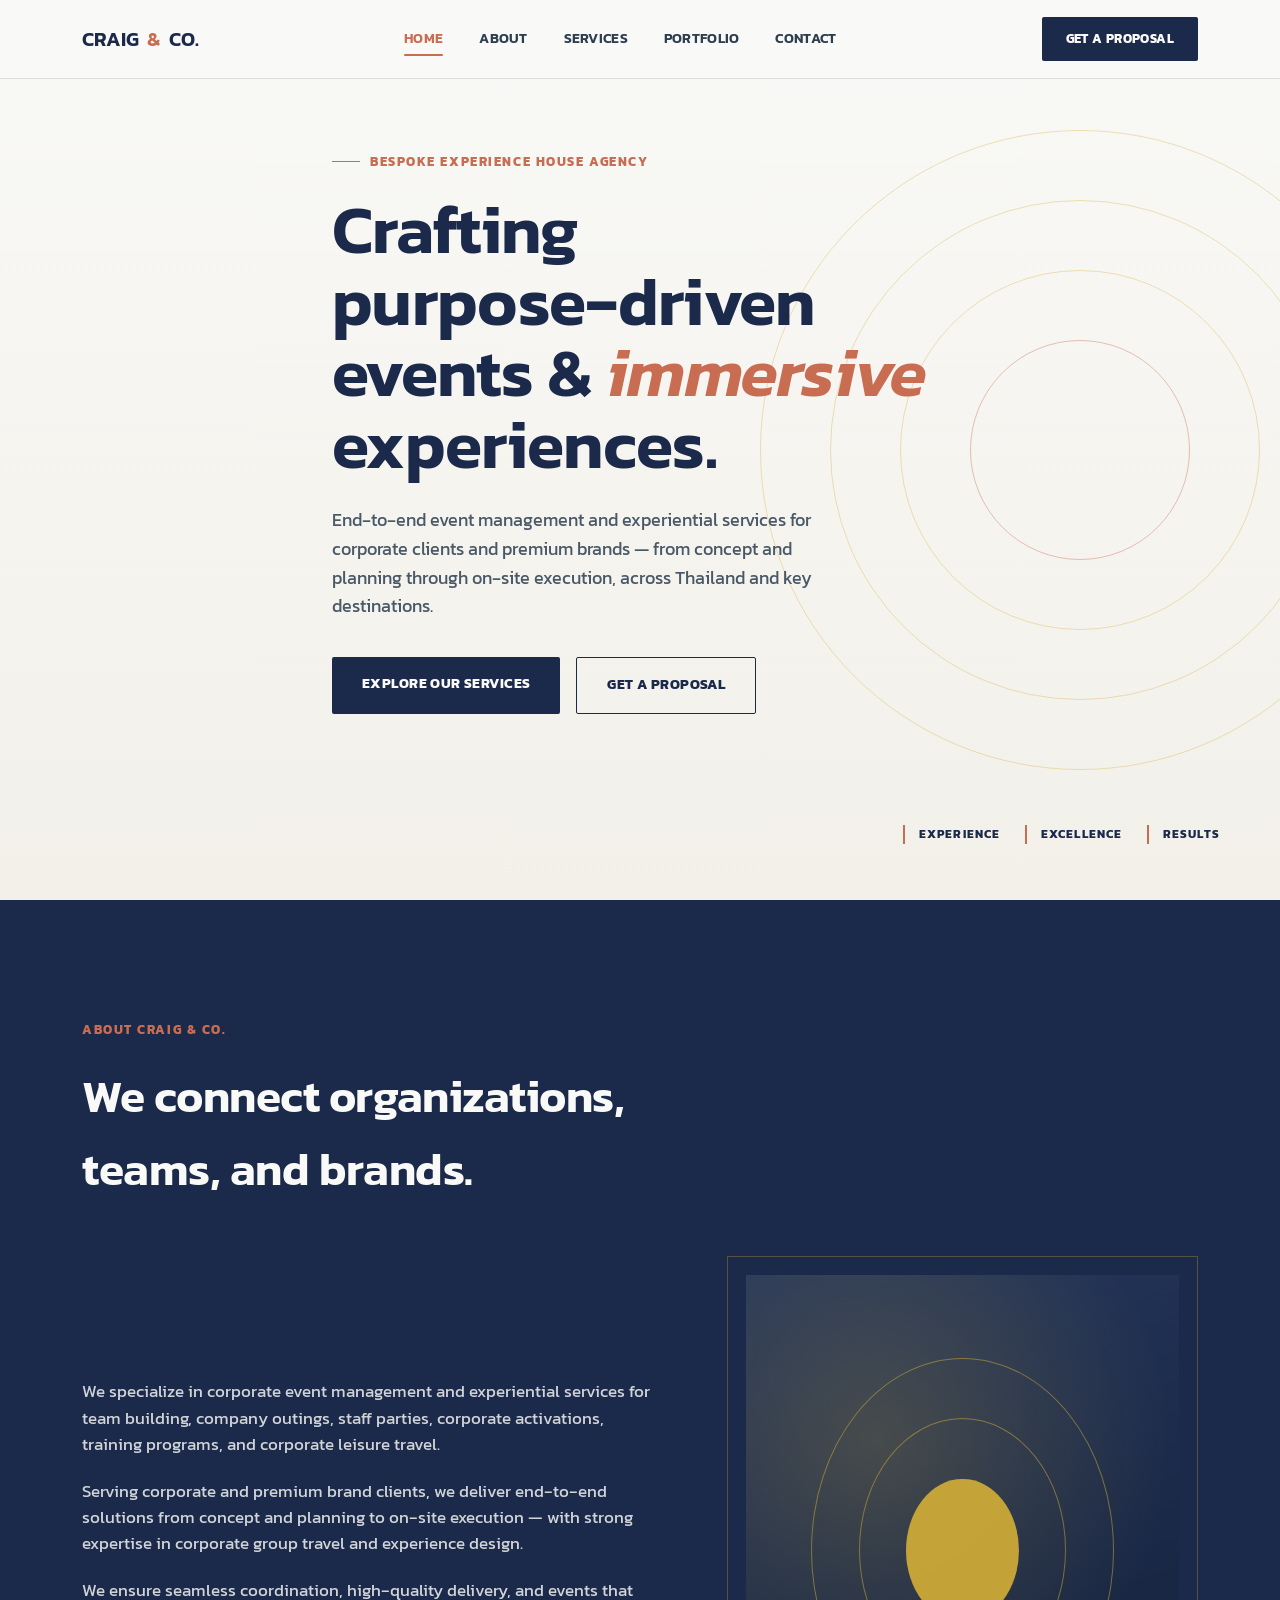
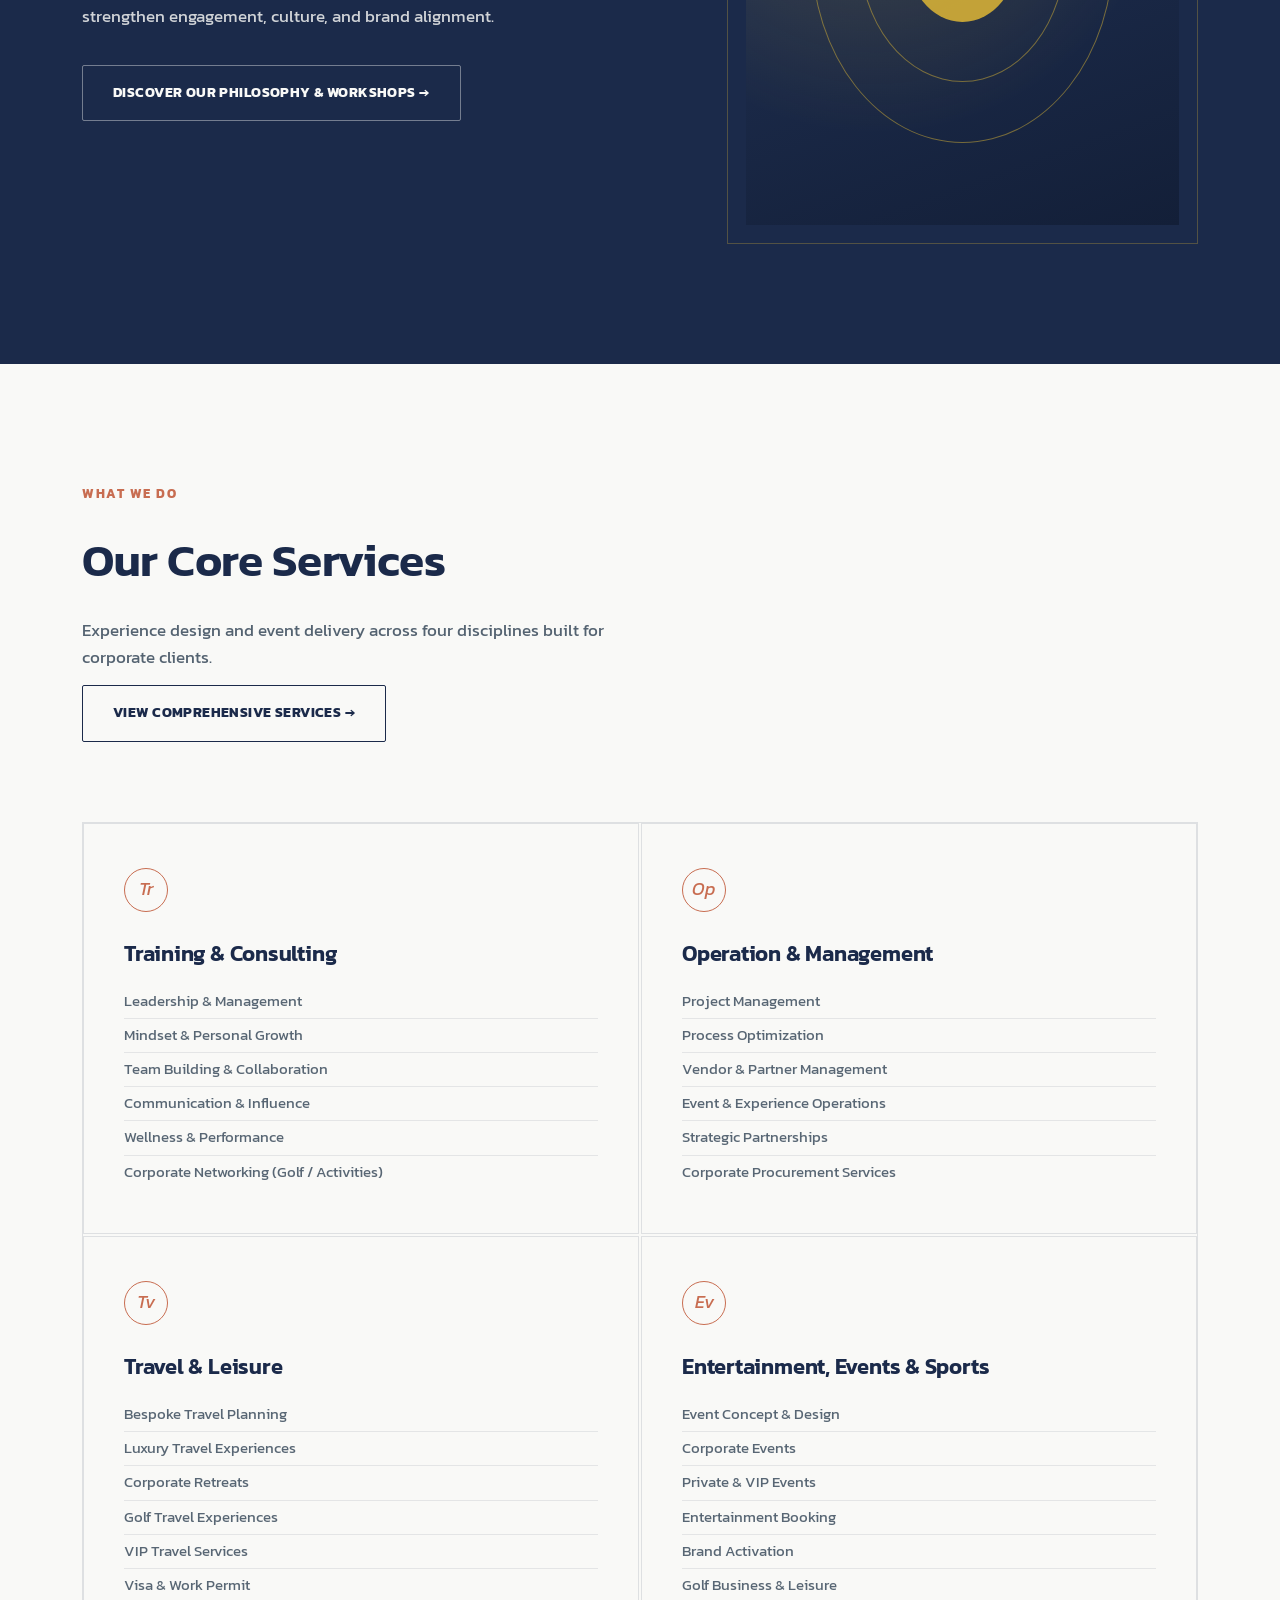
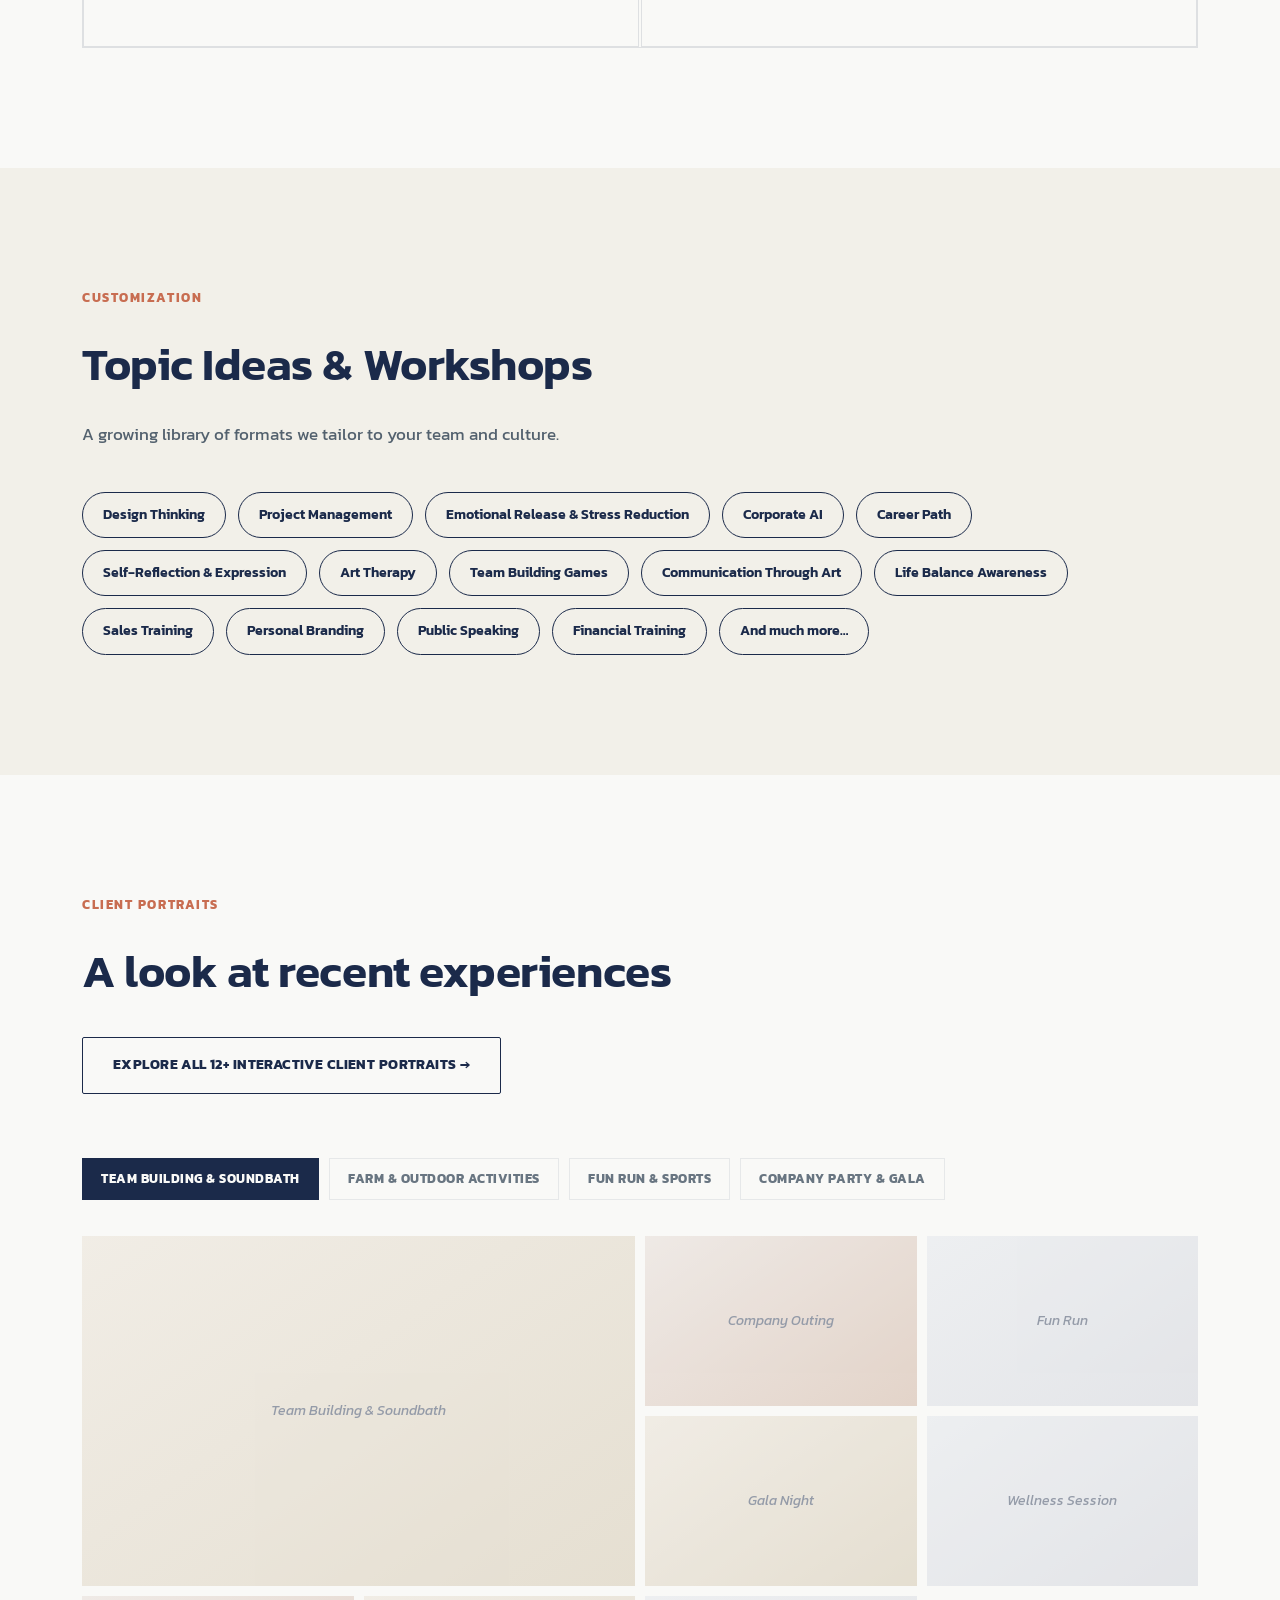
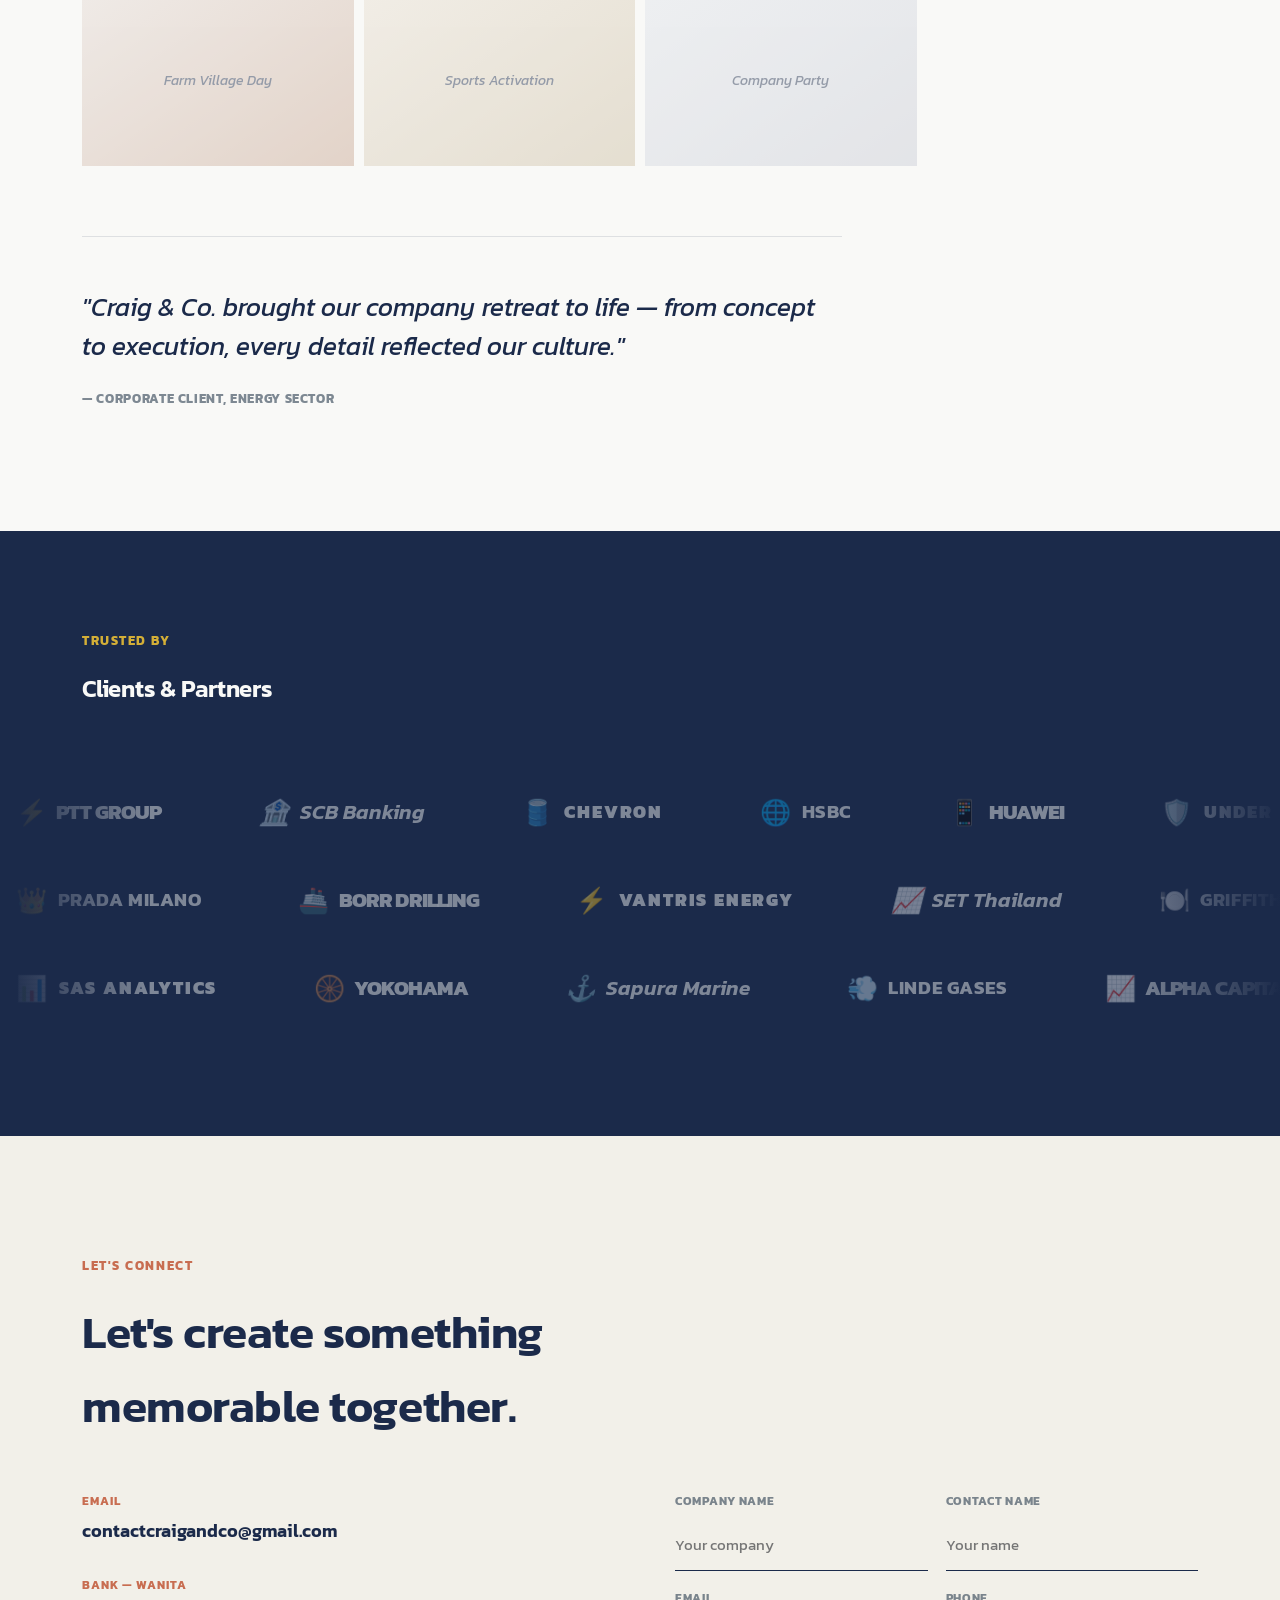
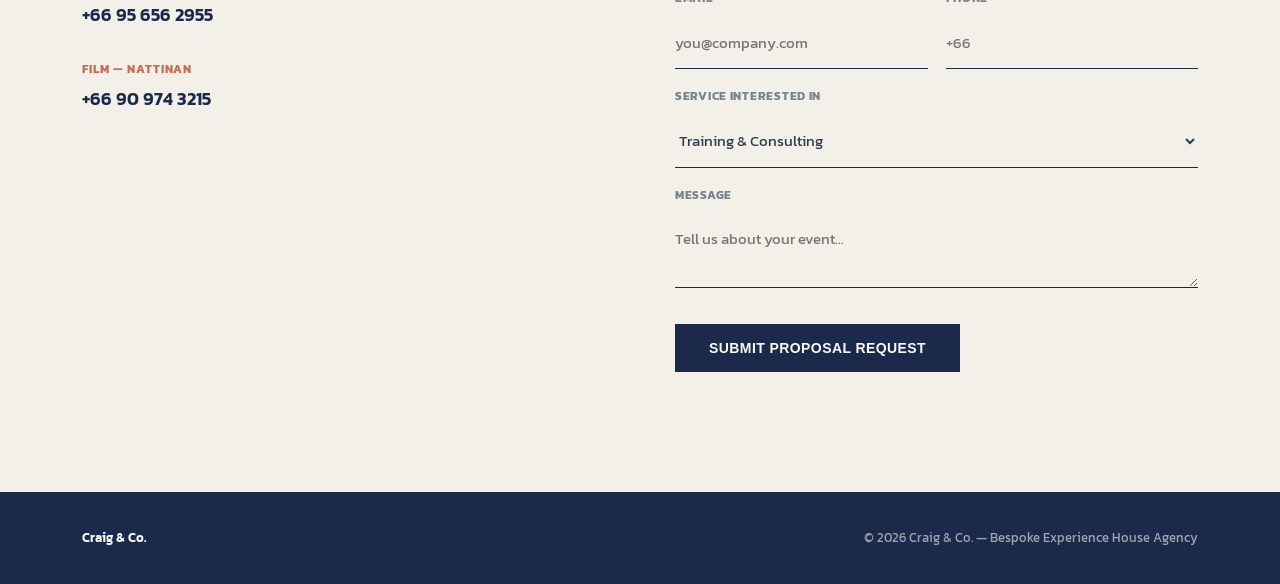
==== index.html @ c47ecbab "first commit" ====
<!DOCTYPE html>
<html lang="en">
<head>
<meta charset="UTF-8">
<meta name="viewport" content="width=device-width, initial-scale=1.0">
<title>Craig & Co. — Bespoke Experience House Agency</title>
<link rel="preconnect" href="https://fonts.googleapis.com">
<link href="https://fonts.googleapis.com/css2?family=Kanit:ital,wght@0,300;0,400;0,500;0,600;0,700;0,800;1,400;1,600&display=swap" rel="stylesheet">
<style>
  :root{
    --navy:#1B2A4A;
    --gold:#D4AF37;
    --charcoal:#2C3E50;
    --cream:#F9F9F7;
    --terracotta:#C86D51;
    --cream-2:#f2f0e9;
    --line: rgba(27,42,74,0.12);
  }
  *{margin:0;padding:0;box-sizing:border-box;}
  html{scroll-behavior:smooth;}
  body{
    font-family:'Kanit', sans-serif;
    background:var(--cream);
    color:var(--charcoal);
    line-height:1.6;
    overflow-x:hidden;
  }
  h1,h2,h3,.display{
    font-family:'Kanit', sans-serif;
    font-weight:600;
    color:var(--navy);
    letter-spacing:-0.01em;
  }
  a{color:inherit; text-decoration:none;}
  .wrap{max-width:1180px; margin:0 auto; padding:0 32px;}
  img{display:block; width:100%; height:100%; object-fit:cover;}

  /* Ripple motif - signature element */
  .ripple{
    position:absolute;
    border-radius:50%;
    border:1px solid rgba(212,175,55,0.35);
    pointer-events:none;
  }

  /* NAV */
  header {
    position: fixed; top:0; left:0; right:0; z-index:100;
    background: rgba(249,249,247,0.92);
    backdrop-filter: blur(12px);
    border-bottom: 1px solid var(--line);
    transition: all 0.3s ease;
  }
  nav.wrap {
    display: flex; align-items: center; justify-content: space-between;
    height: 78px;
  }
  .logo {
    font-family: 'Kanit', sans-serif;
    font-weight: 600; font-size: 20px; color: var(--navy);
    display: flex; align-items: center; gap: 8px;
    transition: transform 0.2s ease;
  }
  .logo:hover { transform: scale(1.02); }
  .logo span { color: var(--terracotta); }
  .navlinks { display:flex; gap:36px; font-size:14px; font-weight:600; letter-spacing:0.02em; text-transform:uppercase; }
  .navlinks a { position:relative; padding:4px 0; color:var(--charcoal); transition:color .25s; }
  .navlinks a:hover { color:var(--terracotta); }
  .navlinks a.active { color:var(--terracotta); }
  .navlinks a.active::after {
    content:''; position:absolute; bottom:-2px; left:0; right:0; height:2px;
    background:var(--terracotta); border-radius:2px;
  }
  .navcta {
    background: var(--navy); color: var(--cream);
    padding: 12px 24px; border-radius: 2px; font-size: 13px; font-weight: 700;
    letter-spacing: 0.03em; text-transform: uppercase;
    transition: all .25s;
    box-shadow: var(--shadow-sm);
  }
  .navcta:hover { background: var(--terracotta); color: var(--cream); transform: translateY(-1px); box-shadow: var(--shadow-md); }
  @media(max-width:860px){ .navlinks{display:none;} }

  /* HERO */
  .hero{
    position:relative;
    min-height:100vh;
    display:flex; align-items:center;
    background: linear-gradient(180deg, var(--cream) 0%, var(--cream-2) 100%);
    overflow:hidden;
    padding-top:78px;
  }
  .hero-rings{
    position:absolute; right:-120px; top:50%; transform:translateY(-50%);
    width:640px; height:640px;
  }
  .hero-rings .ripple:nth-child(1){width:640px;height:640px;top:0;left:0;}
  .hero-rings .ripple:nth-child(2){width:500px;height:500px;top:70px;left:70px;}
  .hero-rings .ripple:nth-child(3){width:360px;height:360px;top:140px;left:140px;}
  .hero-rings .ripple:nth-child(4){width:220px;height:220px;top:210px;left:210px; border-color:rgba(200,109,81,0.4);}
  .hero-content{position:relative; z-index:2; max-width:680px;}
  .eyebrow{
    display:inline-flex; align-items:center; gap:10px;
    font-size:13px; font-weight:700; letter-spacing:0.12em; text-transform:uppercase;
    color:var(--terracotta); margin-bottom:22px;
  }
  .eyebrow::before{content:''; width:28px; height:1px; background:var(--terracotta);}
  .hero h1{
    font-size:clamp(42px, 6vw, 68px);
    line-height:1.05;
    margin-bottom:26px;
  }
  .hero h1 em{font-style:italic; color:var(--terracotta);}
  .hero p.sub{
    font-size:18px; color:var(--charcoal); opacity:0.85; max-width:520px; margin-bottom:36px;
  }
  .btn-row{display:flex; gap:16px; flex-wrap:wrap;}
  .btn{
    padding:16px 30px; font-size:14px; font-weight:700; letter-spacing:0.03em; text-transform:uppercase;
    border-radius:2px; transition:all .25s; display:inline-block;
  }
  .btn-primary{background:var(--navy); color:var(--cream);}
  .btn-primary:hover{background:var(--terracotta);}
  .btn-outline{border:1px solid var(--navy); color:var(--navy);}
  .btn-outline:hover{background:var(--navy); color:var(--cream);}
  .hero-pillars{
    position:absolute; right:60px; bottom:56px; z-index:2;
    display:flex; gap:24px; font-size:12px; font-weight:700; letter-spacing:0.1em; text-transform:uppercase; color:var(--navy);
  }
  .hero-pillars span{padding-left:14px; border-left:2px solid var(--terracotta);}
  @media(max-width:860px){ .hero-rings{display:none;} .hero-pillars{position:static; margin-top:60px; flex-wrap:wrap;} }

  section{padding:120px 0; position:relative;}
  .section-label{
    font-size:13px; font-weight:700; letter-spacing:0.12em; text-transform:uppercase; color:var(--terracotta);
    margin-bottom:18px; display:block;
  }
  .section-title{font-size:clamp(32px,4vw,46px); margin-bottom:20px; max-width:640px;}
  .section-desc{font-size:17px; opacity:0.8; max-width:560px;}

  /* ABOUT */
  .about{background:var(--navy); color:var(--cream);}
  .about .section-title{color:var(--cream);}
  .about-grid{display:grid; grid-template-columns:1.1fr 0.9fr; gap:70px; align-items:center; margin-top:50px;}
  .about p{color:rgba(249,249,247,0.82); font-size:16.5px; margin-bottom:20px;}
  .about-visual{
    aspect-ratio:4/5; position:relative; border:1px solid rgba(212,175,55,0.3);
  }
  .about-visual-inner{
    position:absolute; inset:18px;
    background: radial-gradient(circle at 30% 30%, rgba(212,175,55,0.22), transparent 60%),
                linear-gradient(160deg, #24365c, #131f38);
    display:flex; align-items:center; justify-content:center;
  }
  .about-visual-inner .ripple{border-color:rgba(212,175,55,0.5);}
  .about-visual-inner .ripple:nth-child(1){width:70%;height:70%;}
  .about-visual-inner .ripple:nth-child(2){width:48%;height:48%;}
  .about-visual-inner .ripple:nth-child(3){width:26%;height:26%; background:var(--gold); opacity:0.9;}
  @media(max-width:860px){ .about-grid{grid-template-columns:1fr;} }

  /* SERVICES */
  .services{background:var(--cream);}
  .service-grid{display:grid; grid-template-columns:repeat(2,1fr); gap:2px; margin-top:56px; border:1px solid var(--line);}
  .service-card{
    background:var(--cream); padding:44px 40px; border:1px solid var(--line);
    transition: background .3s;
  }
  .service-card:hover{background:var(--cream-2);}
  .service-icon{
    width:44px;height:44px; border-radius:50%; border:1px solid var(--terracotta);
    display:flex; align-items:center; justify-content:center; margin-bottom:24px;
    color:var(--terracotta); font-family:'Kanit', sans-serif; font-style:italic; font-size:18px;
  }
  .service-card h3{font-size:22px; margin-bottom:14px;}
  .service-card ul{list-style:none; font-size:14.5px; opacity:0.78; column-count:1;}
  .service-card li{padding:5px 0; border-top:1px solid var(--line);}
  .service-card li:first-child{border-top:none;}
  @media(max-width:860px){ .service-grid{grid-template-columns:1fr;} }

  /* TOPIC IDEAS */
  .topics{background:var(--cream-2);}
  .topic-cloud{display:flex; flex-wrap:wrap; gap:12px; margin-top:44px;}
  .topic-pill{
    padding:11px 20px; border:1px solid var(--navy); border-radius:30px;
    font-size:14px; font-weight:600; color:var(--navy); background:transparent;
    transition:all .25s;
  }
  .topic-pill:hover{background:var(--navy); color:var(--cream);}

  /* PORTFOLIO */
  .portfolio{background:var(--cream);}
  .gallery-tabs{display:flex; gap:10px; flex-wrap:wrap; margin:40px 0 36px;}
  .tab{
    font-size:13px; font-weight:700; letter-spacing:0.04em; text-transform:uppercase;
    padding:10px 18px; border:1px solid var(--line); cursor:default; color:var(--charcoal); opacity:0.7;
  }
  .tab.active{background:var(--navy); color:var(--cream); border-color:var(--navy); opacity:1;}
  .gallery-grid{
    display:grid; grid-template-columns:repeat(4,1fr); grid-auto-rows:170px; gap:10px;
  }
  .gallery-grid div{
    background:linear-gradient(145deg,#dfe3ea,#c9ccd6);
    display:flex; align-items:center; justify-content:center;
    font-family:'Kanit', sans-serif; font-style:italic; color:var(--navy); opacity:0.45; font-size:14px;
    text-align:center; padding:10px;
  }
  .gallery-grid div:nth-child(3n+1){background:linear-gradient(145deg,#e7ded0,#cdbfa3);}
  .gallery-grid div:nth-child(4n+2){background:linear-gradient(145deg,#e3d8d2,#c8a691);}
  .gallery-grid div.big{grid-column:span 2; grid-row:span 2;}
  @media(max-width:860px){ .gallery-grid{grid-template-columns:repeat(2,1fr);} .gallery-grid div.big{grid-column:span 2; grid-row:span 1;} }

  .testimonial{margin-top:70px; border-top:1px solid var(--line); padding-top:50px; max-width:760px;}
  .testimonial p{font-family:'Kanit', sans-serif; font-size:26px; font-style:italic; color:var(--navy); line-height:1.5; margin-bottom:20px;}
  .testimonial cite{font-style:normal; font-size:13px; font-weight:700; letter-spacing:0.05em; text-transform:uppercase; opacity:0.6;}

  /* CLIENTS */
  /* CLIENTS & PARTNERS INFINITE CIRCULAR MARQUEE */
  .clients{background:var(--navy); padding:100px 0; overflow:hidden; position:relative;}
  .clients .section-label{color:var(--gold);}
  .clients h2{color:var(--cream);}
  
  .marquee-wrapper {
    position: relative; width: 100%; overflow: hidden; margin-top: 56px;
    display: flex; flex-direction: column; gap: 32px; padding: 20px 0;
  }
  .marquee-wrapper::before, .marquee-wrapper::after {
    content: ''; position: absolute; top: 0; bottom: 0; width: 150px; z-index: 5; pointer-events: none;
  }
  .marquee-wrapper::before { left: 0; background: linear-gradient(90deg, var(--navy) 0%, rgba(27,42,74,0) 100%); }
  .marquee-wrapper::after { right: 0; background: linear-gradient(270deg, var(--navy) 0%, rgba(27,42,74,0) 100%); }
  
  .marquee-track { display: flex; align-items: center; gap: 65px; width: max-content; }
  .track-left { animation: scrollLeft 45s linear infinite; }
  .track-right { animation: scrollRight 40s linear infinite; }
  .track-left-2 { animation: scrollLeft 50s linear infinite; }
  .marquee-wrapper:hover .marquee-track { animation-play-state: paused; }
  
  @keyframes scrollLeft { 0% { transform: translateX(0); } 100% { transform: translateX(-50%); } }
  @keyframes scrollRight { 0% { transform: translateX(-50%); } 100% { transform: translateX(0); } }

  .brand-logo-item {
    display: flex; align-items: center; gap: 10px; padding: 8px 16px; font-size: 21px;
    color: rgba(249, 249, 247, 0.45); white-space: nowrap; transition: all 0.3s cubic-bezier(0.16, 1, 0.3, 1);
    cursor: default; flex-shrink: 0; user-select: none;
  }
  .brand-logo-item:hover { color: var(--gold); transform: scale(1.12); opacity: 1; z-index: 10; }
  .logo-style-sans { font-family: 'Kanit', sans-serif; font-weight: 800; letter-spacing: -0.04em; text-transform: uppercase; }
  .logo-style-serif { font-family: 'Kanit', sans-serif; font-weight: 600; font-style: italic; }
  .logo-style-bold { font-family: 'Kanit', sans-serif; font-weight: 900; letter-spacing: 0.1em; font-size: 18px; }
  .logo-style-classic { font-family: 'Kanit', sans-serif; font-weight: 700; letter-spacing: 0.03em; text-transform: uppercase; font-size: 19px; }
  .logo-symbol { font-size: 25px; opacity: 0.9; }

  /* CONTACT */
  .contact{background:var(--cream-2);}
  .contact-grid{display:grid; grid-template-columns:1fr 1fr; gap:70px; margin-top:50px;}
  .contact-info .item{margin-bottom:30px;}
  .contact-info .label{font-size:12px; font-weight:700; letter-spacing:0.08em; text-transform:uppercase; color:var(--terracotta); margin-bottom:6px;}
  .contact-info .value{font-size:18px; color:var(--navy); font-weight:600;}
  form{display:flex; flex-direction:column; gap:18px;}
  .field label{font-size:12px; font-weight:700; letter-spacing:0.06em; text-transform:uppercase; opacity:0.6; display:block; margin-bottom:8px;}
  .field input, .field select, .field textarea{
    width:100%; padding:14px 0; border:none; border-bottom:1px solid var(--navy);
    background:transparent; font-family:'Kanit',sans-serif; font-size:15px; color:var(--charcoal);
  }
  .field input:focus, .field select:focus, .field textarea:focus{outline:none; border-bottom-color:var(--terracotta);}
  .field textarea{resize:vertical; min-height:70px;}
  .row2{display:grid; grid-template-columns:1fr 1fr; gap:18px;}
  .submit-btn{
    margin-top:10px; align-self:flex-start;
    background:var(--navy); color:var(--cream); padding:16px 34px; font-size:14px; font-weight:700;
    letter-spacing:0.03em; text-transform:uppercase; border:none; cursor:pointer; transition:background .25s;
  }
  .submit-btn:hover{background:var(--terracotta);}
  @media(max-width:860px){ .contact-grid{grid-template-columns:1fr;} .row2{grid-template-columns:1fr;} }

  footer{
    background:var(--navy); color:rgba(249,249,247,0.6);
    padding:36px 0; font-size:13px;
    display:flex; justify-content:space-between; align-items:center; flex-wrap:wrap; gap:12px;
  }
  footer .fname{font-family:'Kanit', sans-serif; color:var(--cream); font-weight:600;}
</style>
</head>
<body>

<header id="navbar">
  <nav class="wrap">
    <a href="index.html" class="logo">CRAIG <span>&</span> CO.</a>
    <div class="navlinks">
      <a href="index.html" class="active">Home</a>
      <a href="about.html">About</a>
      <a href="services.html">Services</a>
      <a href="portfolio.html">Portfolio</a>
      <a href="contact.html">Contact</a>
    </div>
    <a class="navcta" href="contact.html">Get a Proposal</a>
  </nav>
</header>

<!-- HERO -->
<section class="hero" id="home">
  <div class="hero-rings">
    <div class="ripple"></div><div class="ripple"></div><div class="ripple"></div><div class="ripple"></div>
  </div>
  <div class="wrap hero-content">
    <div class="eyebrow">Bespoke Experience House Agency</div>
    <h1>Crafting purpose‑driven events &amp; <em>immersive</em> experiences.</h1>
    <p class="sub">End‑to‑end event management and experiential services for corporate clients and premium brands — from concept and planning through on‑site execution, across Thailand and key destinations.</p>
    <div class="btn-row">
      <a href="services.html" class="btn btn-primary">Explore Our Services</a>
      <a href="contact.html" class="btn btn-outline">Get a Proposal</a>
    </div>
  </div>
  <div class="hero-pillars">
    <span>Experience</span><span>Excellence</span><span>Results</span>
  </div>
</section>

<!-- ABOUT -->
<section class="about" id="about">
  <div class="wrap">
    <span class="section-label">About Craig &amp; Co.</span>
    <h2 class="section-title">We connect organizations, teams, and brands.</h2>
    <div class="about-grid">
      <div>
        <p>We specialize in corporate event management and experiential services for team building, company outings, staff parties, corporate activations, training programs, and corporate leisure travel.</p>
        <p>Serving corporate and premium brand clients, we deliver end‑to‑end solutions from concept and planning to on‑site execution — with strong expertise in corporate group travel and experience design.</p>
        <p>We ensure seamless coordination, high‑quality delivery, and events that strengthen engagement, culture, and brand alignment.</p>
        <a href="about.html" class="btn btn-outline" style="margin-top: 14px; border-color: rgba(249,249,247,0.4); color: var(--cream);">Discover Our Philosophy &amp; Workshops &rarr;</a>
      </div>
      <div class="about-visual">
        <div class="about-visual-inner">
          <div class="ripple"></div><div class="ripple"></div><div class="ripple"></div>
        </div>
      </div>
    </div>
  </div>
</section>

<!-- SERVICES -->
<section class="services" id="services">
  <div class="wrap">
    <span class="section-label">What We Do</span>
    <h2 class="section-title">Our Core Services</h2>
    <p class="section-desc">Experience design and event delivery across four disciplines built for corporate clients.</p>
    <a href="services.html" class="btn btn-outline" style="margin-top:14px; margin-bottom: 24px; border-color:var(--navy); color:var(--navy);">View Comprehensive Services &rarr;</a>
    <div class="service-grid">
      <div class="service-card">
        <div class="service-icon">Tr</div>
        <h3>Training &amp; Consulting</h3>
        <ul>
          <li>Leadership &amp; Management</li>
          <li>Mindset &amp; Personal Growth</li>
          <li>Team Building &amp; Collaboration</li>
          <li>Communication &amp; Influence</li>
          <li>Wellness &amp; Performance</li>
          <li>Corporate Networking (Golf / Activities)</li>
        </ul>
      </div>
      <div class="service-card">
        <div class="service-icon">Op</div>
        <h3>Operation &amp; Management</h3>
        <ul>
          <li>Project Management</li>
          <li>Process Optimization</li>
          <li>Vendor &amp; Partner Management</li>
          <li>Event &amp; Experience Operations</li>
          <li>Strategic Partnerships</li>
          <li>Corporate Procurement Services</li>
        </ul>
      </div>
      <div class="service-card">
        <div class="service-icon">Tv</div>
        <h3>Travel &amp; Leisure</h3>
        <ul>
          <li>Bespoke Travel Planning</li>
          <li>Luxury Travel Experiences</li>
          <li>Corporate Retreats</li>
          <li>Golf Travel Experiences</li>
          <li>VIP Travel Services</li>
          <li>Visa &amp; Work Permit</li>
        </ul>
      </div>
      <div class="service-card">
        <div class="service-icon">Ev</div>
        <h3>Entertainment, Events &amp; Sports</h3>
        <ul>
          <li>Event Concept &amp; Design</li>
          <li>Corporate Events</li>
          <li>Private &amp; VIP Events</li>
          <li>Entertainment Booking</li>
          <li>Brand Activation</li>
          <li>Golf Business &amp; Leisure</li>
        </ul>
      </div>
    </div>
  </div>
</section>

<!-- TOPIC IDEAS -->
<section class="topics">
  <div class="wrap">
    <span class="section-label">Customization</span>
    <h2 class="section-title">Topic Ideas &amp; Workshops</h2>
    <p class="section-desc">A growing library of formats we tailor to your team and culture.</p>
    <div class="topic-cloud">
      <span class="topic-pill">Design Thinking</span>
      <span class="topic-pill">Project Management</span>
      <span class="topic-pill">Emotional Release &amp; Stress Reduction</span>
      <span class="topic-pill">Corporate AI</span>
      <span class="topic-pill">Career Path</span>
      <span class="topic-pill">Self‑Reflection &amp; Expression</span>
      <span class="topic-pill">Art Therapy</span>
      <span class="topic-pill">Team Building Games</span>
      <span class="topic-pill">Communication Through Art</span>
      <span class="topic-pill">Life Balance Awareness</span>
      <span class="topic-pill">Sales Training</span>
      <span class="topic-pill">Personal Branding</span>
      <span class="topic-pill">Public Speaking</span>
      <span class="topic-pill">Financial Training</span>
      <span class="topic-pill">And much more…</span>
    </div>
  </div>
</section>

<!-- PORTFOLIO -->
<section class="portfolio" id="portfolio">
  <div class="wrap">
    <span class="section-label">Client Portraits</span>
    <h2 class="section-title">A look at recent experiences</h2>
    <a href="portfolio.html" class="btn btn-outline" style="margin-top:10px; margin-bottom: 24px; border-color:var(--navy); color:var(--navy);">Explore All 12+ Interactive Client Portraits &rarr;</a>
    <div class="gallery-tabs">
      <div class="tab active">Team Building &amp; Soundbath</div>
      <div class="tab">Farm &amp; Outdoor Activities</div>
      <div class="tab">Fun Run &amp; Sports</div>
      <div class="tab">Company Party &amp; Gala</div>
    </div>
    <div class="gallery-grid">
      <div class="big">Team Building &amp; Soundbath</div>
      <div>Company Outing</div>
      <div>Fun Run</div>
      <div>Gala Night</div>
      <div>Wellness Session</div>
      <div>Farm Village Day</div>
      <div>Sports Activation</div>
      <div>Company Party</div>
    </div>
    <div class="testimonial">
      <p>"Craig & Co. brought our company retreat to life — from concept to execution, every detail reflected our culture."</p>
      <cite>— Corporate Client, Energy Sector</cite>
    </div>
  </div>
</section>

<!-- CLIENTS -->
<section class="clients" id="clients">
  <div class="wrap">
    <span class="section-label">Trusted By</span>
    <h2>Clients &amp; Partners</h2>
  </div>
  <div class="marquee-wrapper">
    <!-- Row 1: Scrolling Left -->
    <div class="marquee-track track-left">
      <div class="brand-logo-item logo-style-sans"><span class="logo-symbol">⚡</span> PTT GROUP</div>
      <div class="brand-logo-item logo-style-serif"><span class="logo-symbol">🏦</span> SCB Banking</div>
      <div class="brand-logo-item logo-style-bold"><span class="logo-symbol">🛢️</span> CHEVRON</div>
      <div class="brand-logo-item logo-style-classic"><span class="logo-symbol">🌐</span> HSBC</div>
      <div class="brand-logo-item logo-style-sans"><span class="logo-symbol">📱</span> HUAWEI</div>
      <div class="brand-logo-item logo-style-bold"><span class="logo-symbol">🛡️</span> UNDER ARMOUR</div>
      <div class="brand-logo-item logo-style-serif"><span class="logo-symbol">🎓</span> Kasetsart Univ.</div>
      <div class="brand-logo-item logo-style-classic"><span class="logo-symbol">🏛️</span> CHULALONGKORN</div>
      <div class="brand-logo-item logo-style-sans"><span class="logo-symbol">🌱</span> ECOLAB</div>
      <div class="brand-logo-item logo-style-bold"><span class="logo-symbol">⚙️</span> EMERSON</div>
      <!-- Duplicated for seamless loop -->
      <div class="brand-logo-item logo-style-sans"><span class="logo-symbol">⚡</span> PTT GROUP</div>
      <div class="brand-logo-item logo-style-serif"><span class="logo-symbol">🏦</span> SCB Banking</div>
      <div class="brand-logo-item logo-style-bold"><span class="logo-symbol">🛢️</span> CHEVRON</div>
      <div class="brand-logo-item logo-style-classic"><span class="logo-symbol">🌐</span> HSBC</div>
      <div class="brand-logo-item logo-style-sans"><span class="logo-symbol">📱</span> HUAWEI</div>
      <div class="brand-logo-item logo-style-bold"><span class="logo-symbol">🛡️</span> UNDER ARMOUR</div>
      <div class="brand-logo-item logo-style-serif"><span class="logo-symbol">🎓</span> Kasetsart Univ.</div>
      <div class="brand-logo-item logo-style-classic"><span class="logo-symbol">🏛️</span> CHULALONGKORN</div>
      <div class="brand-logo-item logo-style-sans"><span class="logo-symbol">🌱</span> ECOLAB</div>
      <div class="brand-logo-item logo-style-bold"><span class="logo-symbol">⚙️</span> EMERSON</div>
    </div>
    
    <!-- Row 2: Scrolling Right -->
    <div class="marquee-track track-right">
      <div class="brand-logo-item logo-style-classic"><span class="logo-symbol">👑</span> PRADA MILANO</div>
      <div class="brand-logo-item logo-style-sans"><span class="logo-symbol">🚢</span> BORR DRILLING</div>
      <div class="brand-logo-item logo-style-bold"><span class="logo-symbol">⚡</span> VANTRIS ENERGY</div>
      <div class="brand-logo-item logo-style-serif"><span class="logo-symbol">📈</span> SET Thailand</div>
      <div class="brand-logo-item logo-style-classic"><span class="logo-symbol">🍽️</span> GRIFFITH FOODS</div>
      <div class="brand-logo-item logo-style-sans"><span class="logo-symbol">🏫</span> NIST SCHOOL</div>
      <div class="brand-logo-item logo-style-bold"><span class="logo-symbol">🛡️</span> THAI LIFE</div>
      <div class="brand-logo-item logo-style-serif"><span class="logo-symbol">💼</span> Eastspring</div>
      <div class="brand-logo-item logo-style-classic"><span class="logo-symbol">🌟</span> AXA GLOBAL</div>
      <div class="brand-logo-item logo-style-sans"><span class="logo-symbol">🚜</span> CNH INDUSTRIAL</div>
      <!-- Duplicated for seamless loop -->
      <div class="brand-logo-item logo-style-classic"><span class="logo-symbol">👑</span> PRADA MILANO</div>
      <div class="brand-logo-item logo-style-sans"><span class="logo-symbol">🚢</span> BORR DRILLING</div>
      <div class="brand-logo-item logo-style-bold"><span class="logo-symbol">⚡</span> VANTRIS ENERGY</div>
      <div class="brand-logo-item logo-style-serif"><span class="logo-symbol">📈</span> SET Thailand</div>
      <div class="brand-logo-item logo-style-classic"><span class="logo-symbol">🍽️</span> GRIFFITH FOODS</div>
      <div class="brand-logo-item logo-style-sans"><span class="logo-symbol">🏫</span> NIST SCHOOL</div>
      <div class="brand-logo-item logo-style-bold"><span class="logo-symbol">🛡️</span> THAI LIFE</div>
      <div class="brand-logo-item logo-style-serif"><span class="logo-symbol">💼</span> Eastspring</div>
      <div class="brand-logo-item logo-style-classic"><span class="logo-symbol">🌟</span> AXA GLOBAL</div>
      <div class="brand-logo-item logo-style-sans"><span class="logo-symbol">🚜</span> CNH INDUSTRIAL</div>
    </div>

    <!-- Row 3: Scrolling Left -->
    <div class="marquee-track track-left-2">
      <div class="brand-logo-item logo-style-bold"><span class="logo-symbol">📊</span> SAS ANALYTICS</div>
      <div class="brand-logo-item logo-style-sans"><span class="logo-symbol">🛞</span> YOKOHAMA</div>
      <div class="brand-logo-item logo-style-serif"><span class="logo-symbol">⚓</span> Sapura Marine</div>
      <div class="brand-logo-item logo-style-classic"><span class="logo-symbol">💨</span> LINDE GASES</div>
      <div class="brand-logo-item logo-style-sans"><span class="logo-symbol">📈</span> ALPHA CAPITAL</div>
      <div class="brand-logo-item logo-style-serif"><span class="logo-symbol">🐘</span> Amazing Thailand</div>
      <div class="brand-logo-item logo-style-bold"><span class="logo-symbol">🏦</span> KRUNGSRI AUTO</div>
      <div class="brand-logo-item logo-style-classic"><span class="logo-symbol">🎓</span> SRIPATUM UNIV.</div>
      <!-- Duplicated for seamless loop -->
      <div class="brand-logo-item logo-style-bold"><span class="logo-symbol">📊</span> SAS ANALYTICS</div>
      <div class="brand-logo-item logo-style-sans"><span class="logo-symbol">🛞</span> YOKOHAMA</div>
      <div class="brand-logo-item logo-style-serif"><span class="logo-symbol">⚓</span> Sapura Marine</div>
      <div class="brand-logo-item logo-style-classic"><span class="logo-symbol">💨</span> LINDE GASES</div>
      <div class="brand-logo-item logo-style-sans"><span class="logo-symbol">📈</span> ALPHA CAPITAL</div>
      <div class="brand-logo-item logo-style-serif"><span class="logo-symbol">🐘</span> Amazing Thailand</div>
      <div class="brand-logo-item logo-style-bold"><span class="logo-symbol">🏦</span> KRUNGSRI AUTO</div>
      <div class="brand-logo-item logo-style-classic"><span class="logo-symbol">🎓</span> SRIPATUM UNIV.</div>
    </div>
  </div>
</section>

<!-- CONTACT -->
<section class="contact" id="contact">
  <div class="wrap">
    <span class="section-label">Let's Connect</span>
    <h2 class="section-title">Let's create something memorable together.</h2>
    <div class="contact-grid">
      <div class="contact-info">
        <div class="item">
          <div class="label">Email</div>
          <div class="value">contactcraigandco@gmail.com</div>
        </div>
        <div class="item">
          <div class="label">Bank — Wanita</div>
          <div class="value">+66 95 656 2955</div>
        </div>
        <div class="item">
          <div class="label">Film — Nattinan</div>
          <div class="value">+66 90 974 3215</div>
        </div>
      </div>
      <form onsubmit="return false;">
        <div class="row2">
          <div class="field"><label>Company Name</label><input type="text" placeholder="Your company"></div>
          <div class="field"><label>Contact Name</label><input type="text" placeholder="Your name"></div>
        </div>
        <div class="row2">
          <div class="field"><label>Email</label><input type="email" placeholder="you@company.com"></div>
          <div class="field"><label>Phone</label><input type="tel" placeholder="+66"></div>
        </div>
        <div class="field">
          <label>Service Interested In</label>
          <select>
            <option>Training &amp; Consulting</option>
            <option>Operation &amp; Management</option>
            <option>Travel &amp; Leisure</option>
            <option>Entertainment Events &amp; Sports</option>
          </select>
        </div>
        <div class="field"><label>Message</label><textarea placeholder="Tell us about your event..."></textarea></div>
        <button class="submit-btn" type="submit">Submit Proposal Request</button>
      </form>
    </div>
  </div>
</section>

<footer>
  <div class="wrap" style="display:flex; justify-content:space-between; align-items:center; flex-wrap:wrap; gap:12px; width:100%;">
    <div class="fname">Craig &amp; Co.</div>
    <div>© 2026 Craig &amp; Co. — Bespoke Experience House Agency</div>
  </div>
</footer>

</body>
</html>
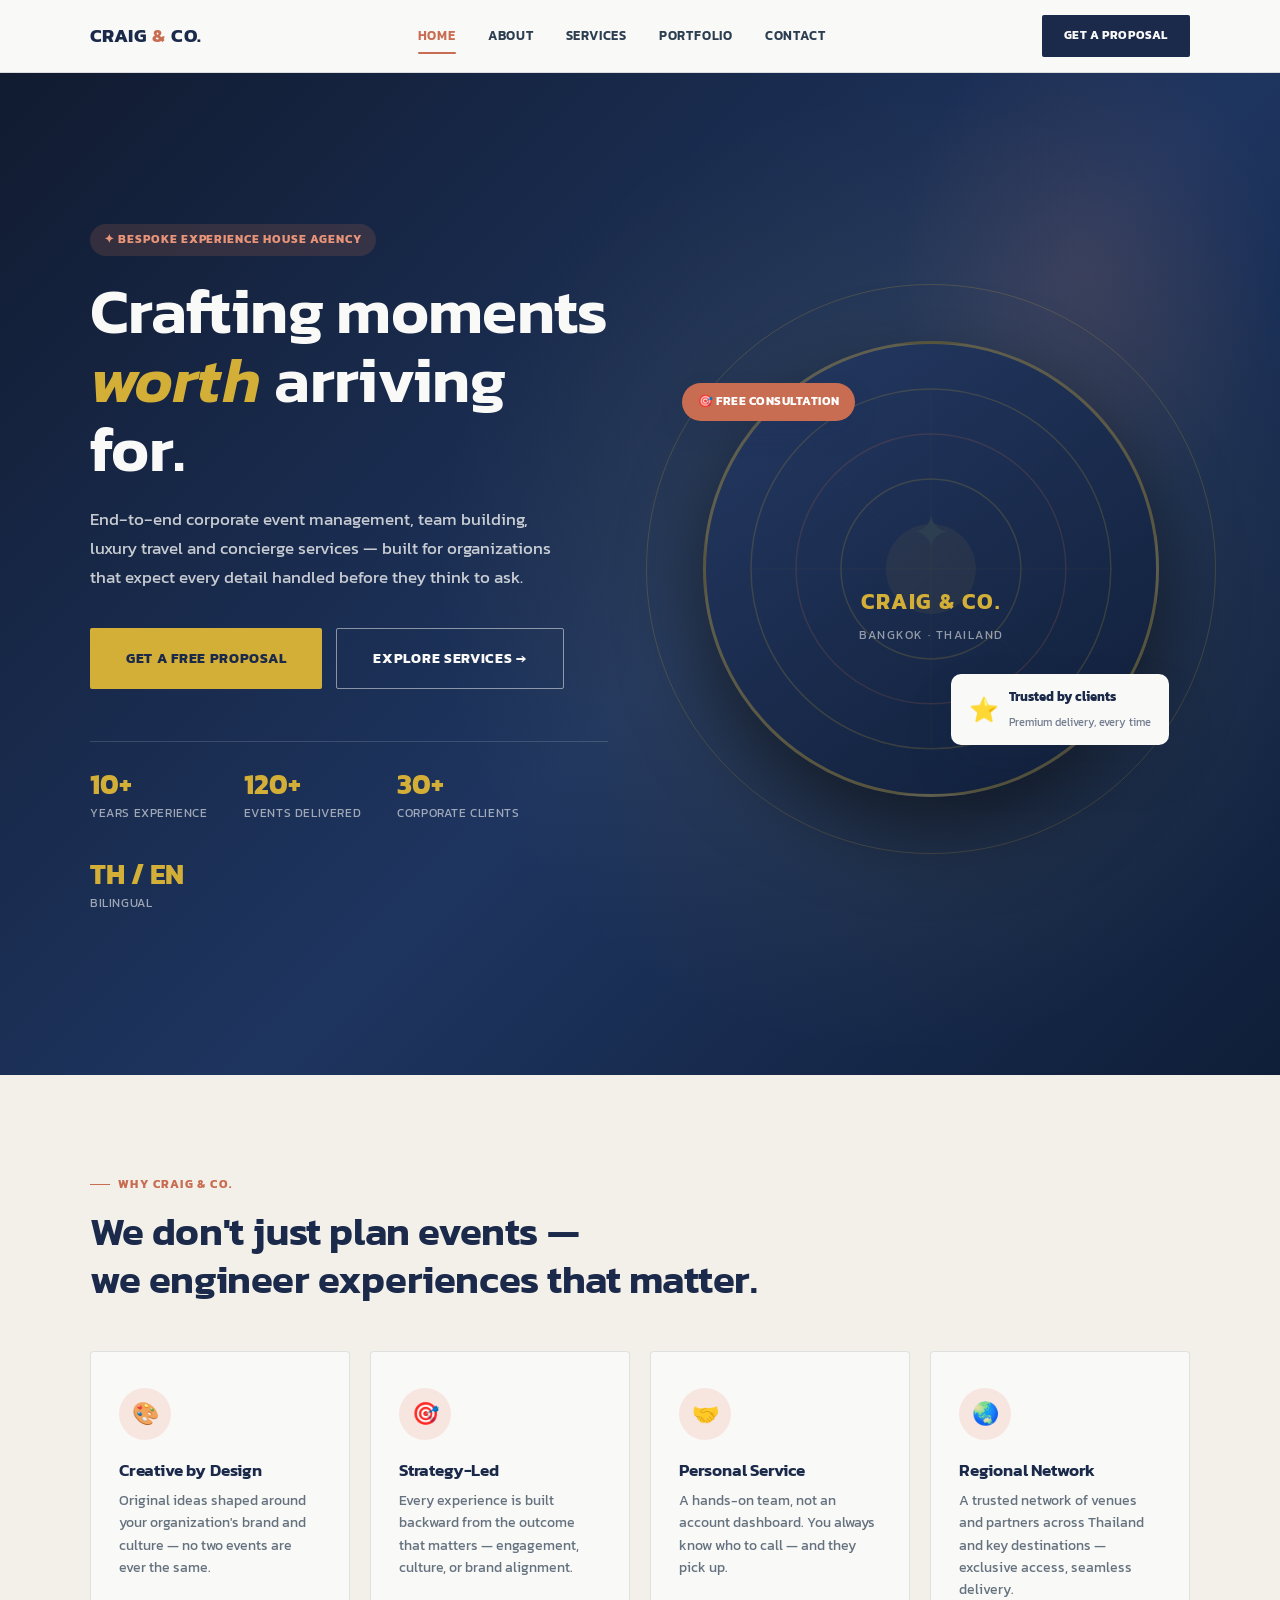
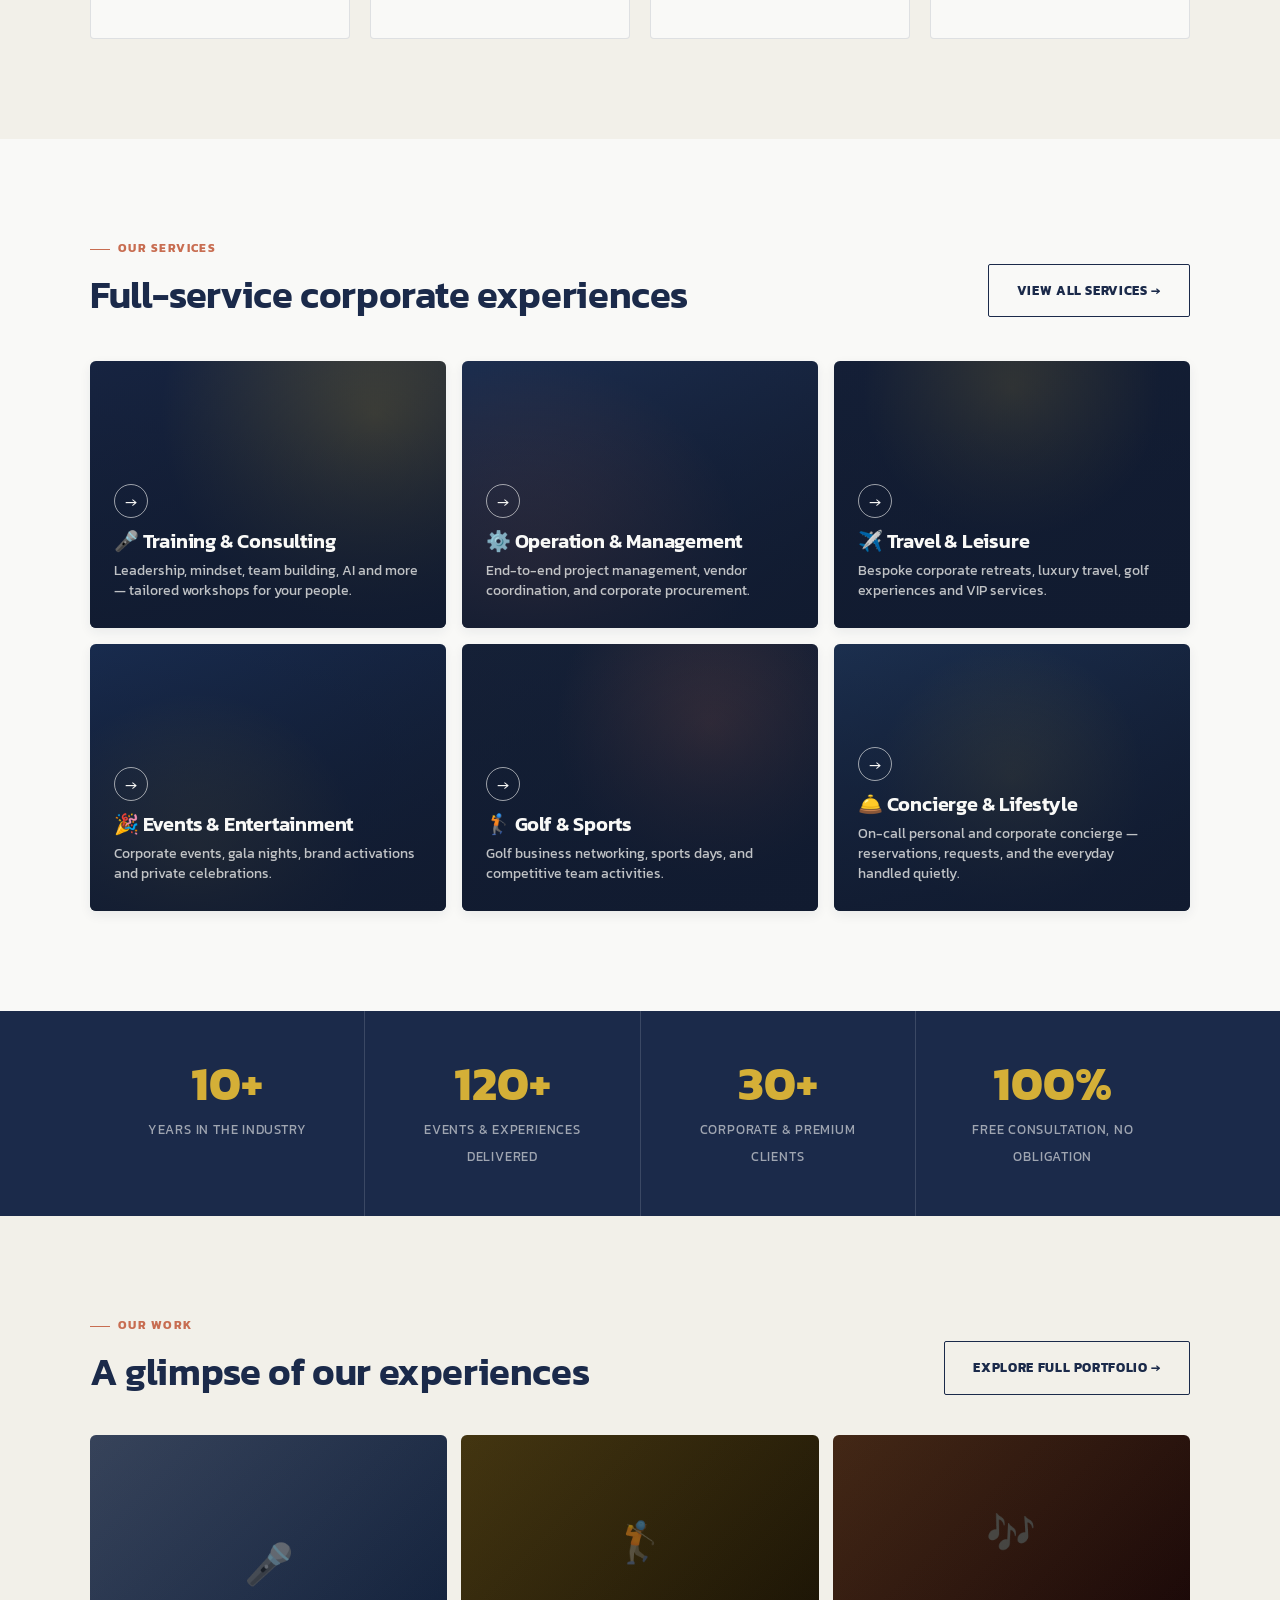
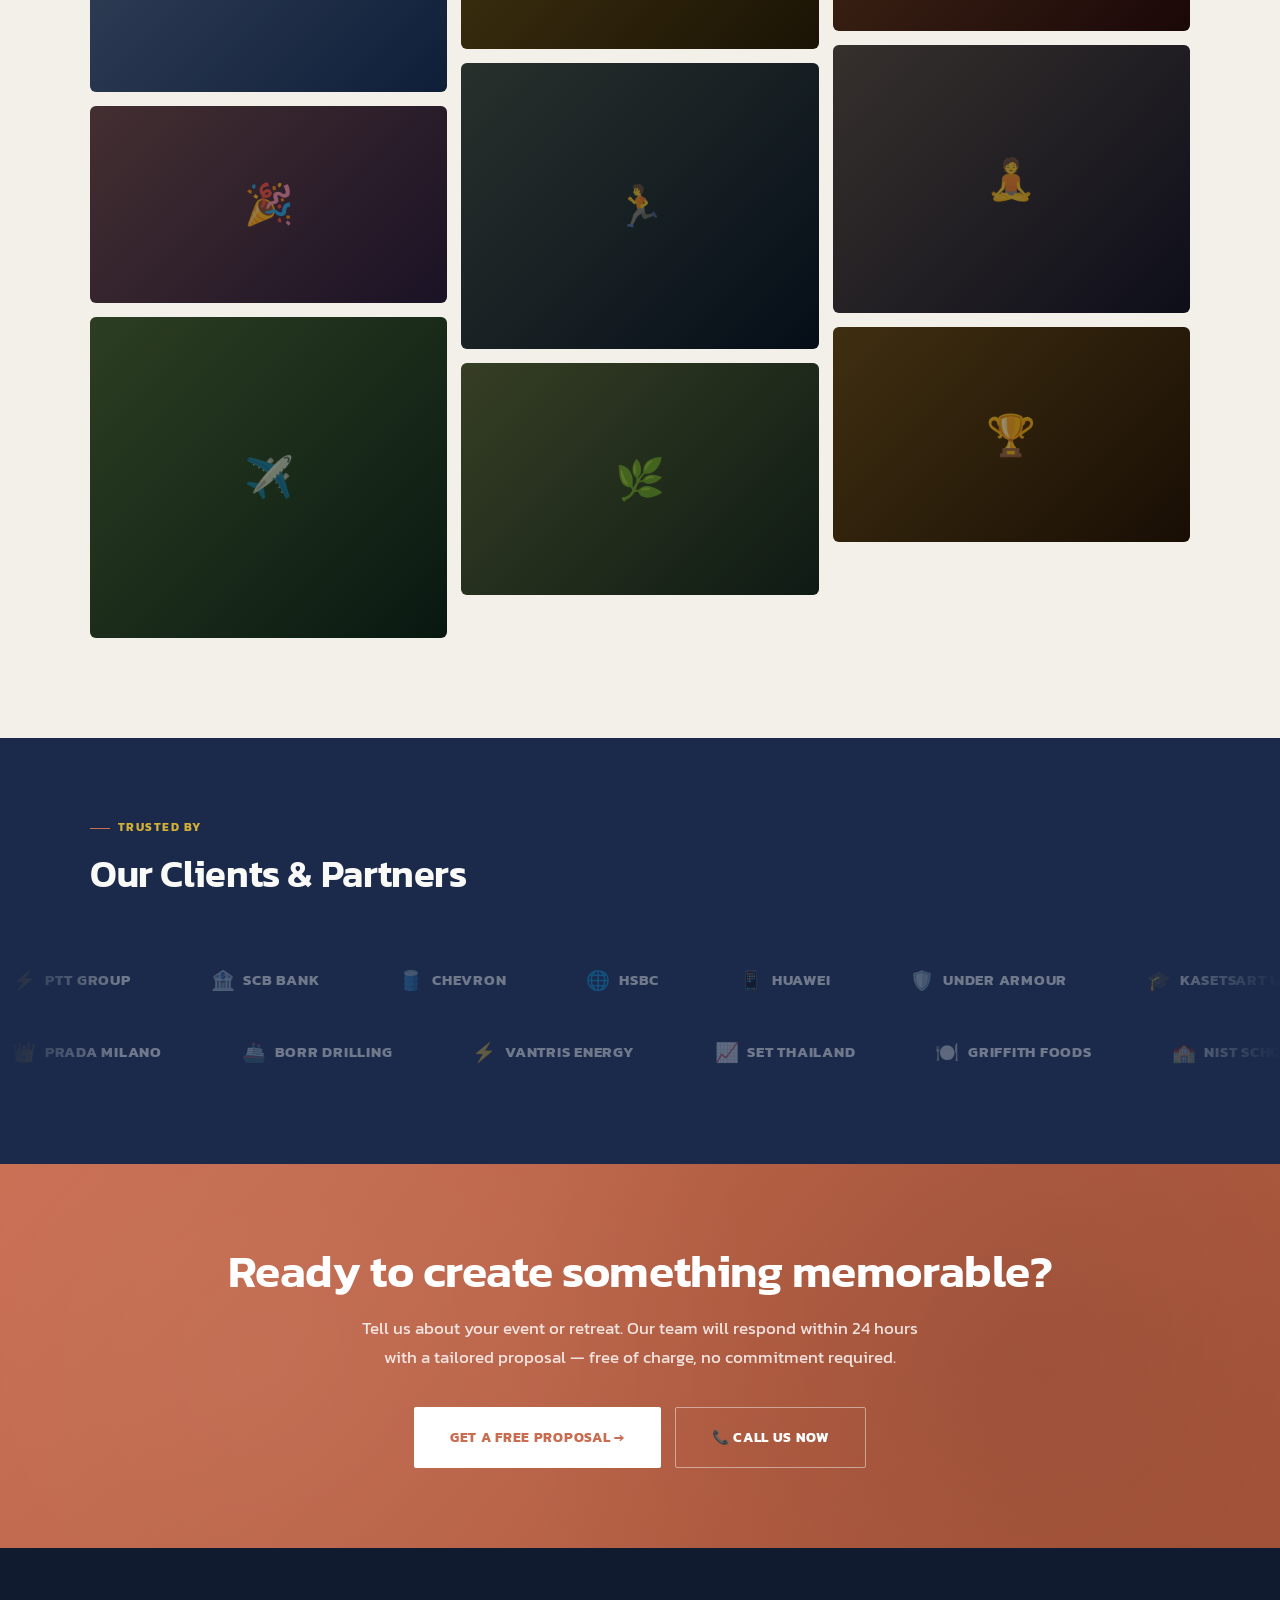
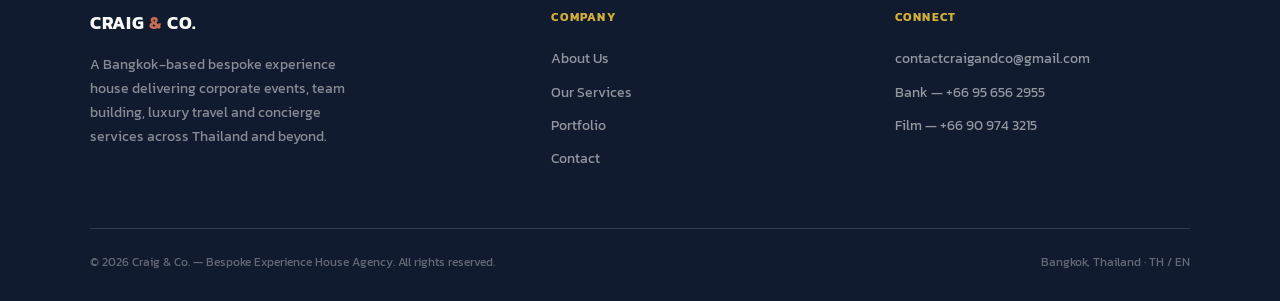
==== commit 9fe1b456: "first commit" ====
--- a/index.html
+++ b/index.html
@@ -1,291 +1,508 @@
 <!DOCTYPE html>
 <html lang="en">
 <head>
-<meta charset="UTF-8">
-<meta name="viewport" content="width=device-width, initial-scale=1.0">
-<title>Craig & Co. — Bespoke Experience House Agency</title>
-<link rel="preconnect" href="https://fonts.googleapis.com">
-<link href="https://fonts.googleapis.com/css2?family=Kanit:ital,wght@0,300;0,400;0,500;0,600;0,700;0,800;1,400;1,600&display=swap" rel="stylesheet">
-<style>
-  :root{
-    --navy:#1B2A4A;
-    --gold:#D4AF37;
-    --charcoal:#2C3E50;
-    --cream:#F9F9F7;
-    --terracotta:#C86D51;
-    --cream-2:#f2f0e9;
-    --line: rgba(27,42,74,0.12);
-  }
-  *{margin:0;padding:0;box-sizing:border-box;}
-  html{scroll-behavior:smooth;}
-  body{
-    font-family:'Kanit', sans-serif;
-    background:var(--cream);
-    color:var(--charcoal);
-    line-height:1.6;
-    overflow-x:hidden;
-  }
-  h1,h2,h3,.display{
-    font-family:'Kanit', sans-serif;
-    font-weight:600;
-    color:var(--navy);
-    letter-spacing:-0.01em;
-  }
-  a{color:inherit; text-decoration:none;}
-  .wrap{max-width:1180px; margin:0 auto; padding:0 32px;}
-  img{display:block; width:100%; height:100%; object-fit:cover;}
-
-  /* Ripple motif - signature element */
-  .ripple{
-    position:absolute;
-    border-radius:50%;
-    border:1px solid rgba(212,175,55,0.35);
-    pointer-events:none;
-  }
-
-  /* NAV */
-  header {
-    position: fixed; top:0; left:0; right:0; z-index:100;
-    background: rgba(249,249,247,0.92);
-    backdrop-filter: blur(12px);
-    border-bottom: 1px solid var(--line);
-    transition: all 0.3s ease;
-  }
-  nav.wrap {
-    display: flex; align-items: center; justify-content: space-between;
-    height: 78px;
-  }
-  .logo {
-    font-family: 'Kanit', sans-serif;
-    font-weight: 600; font-size: 20px; color: var(--navy);
-    display: flex; align-items: center; gap: 8px;
-    transition: transform 0.2s ease;
-  }
-  .logo:hover { transform: scale(1.02); }
-  .logo span { color: var(--terracotta); }
-  .navlinks { display:flex; gap:36px; font-size:14px; font-weight:600; letter-spacing:0.02em; text-transform:uppercase; }
-  .navlinks a { position:relative; padding:4px 0; color:var(--charcoal); transition:color .25s; }
-  .navlinks a:hover { color:var(--terracotta); }
-  .navlinks a.active { color:var(--terracotta); }
-  .navlinks a.active::after {
-    content:''; position:absolute; bottom:-2px; left:0; right:0; height:2px;
-    background:var(--terracotta); border-radius:2px;
-  }
-  .navcta {
-    background: var(--navy); color: var(--cream);
-    padding: 12px 24px; border-radius: 2px; font-size: 13px; font-weight: 700;
-    letter-spacing: 0.03em; text-transform: uppercase;
-    transition: all .25s;
-    box-shadow: var(--shadow-sm);
-  }
-  .navcta:hover { background: var(--terracotta); color: var(--cream); transform: translateY(-1px); box-shadow: var(--shadow-md); }
-  @media(max-width:860px){ .navlinks{display:none;} }
-
-  /* HERO */
-  .hero{
-    position:relative;
-    min-height:100vh;
-    display:flex; align-items:center;
-    background: linear-gradient(180deg, var(--cream) 0%, var(--cream-2) 100%);
-    overflow:hidden;
-    padding-top:78px;
-  }
-  .hero-rings{
-    position:absolute; right:-120px; top:50%; transform:translateY(-50%);
-    width:640px; height:640px;
-  }
-  .hero-rings .ripple:nth-child(1){width:640px;height:640px;top:0;left:0;}
-  .hero-rings .ripple:nth-child(2){width:500px;height:500px;top:70px;left:70px;}
-  .hero-rings .ripple:nth-child(3){width:360px;height:360px;top:140px;left:140px;}
-  .hero-rings .ripple:nth-child(4){width:220px;height:220px;top:210px;left:210px; border-color:rgba(200,109,81,0.4);}
-  .hero-content{position:relative; z-index:2; max-width:680px;}
-  .eyebrow{
-    display:inline-flex; align-items:center; gap:10px;
-    font-size:13px; font-weight:700; letter-spacing:0.12em; text-transform:uppercase;
-    color:var(--terracotta); margin-bottom:22px;
-  }
-  .eyebrow::before{content:''; width:28px; height:1px; background:var(--terracotta);}
-  .hero h1{
-    font-size:clamp(42px, 6vw, 68px);
-    line-height:1.05;
-    margin-bottom:26px;
-  }
-  .hero h1 em{font-style:italic; color:var(--terracotta);}
-  .hero p.sub{
-    font-size:18px; color:var(--charcoal); opacity:0.85; max-width:520px; margin-bottom:36px;
-  }
-  .btn-row{display:flex; gap:16px; flex-wrap:wrap;}
-  .btn{
-    padding:16px 30px; font-size:14px; font-weight:700; letter-spacing:0.03em; text-transform:uppercase;
-    border-radius:2px; transition:all .25s; display:inline-block;
-  }
-  .btn-primary{background:var(--navy); color:var(--cream);}
-  .btn-primary:hover{background:var(--terracotta);}
-  .btn-outline{border:1px solid var(--navy); color:var(--navy);}
-  .btn-outline:hover{background:var(--navy); color:var(--cream);}
-  .hero-pillars{
-    position:absolute; right:60px; bottom:56px; z-index:2;
-    display:flex; gap:24px; font-size:12px; font-weight:700; letter-spacing:0.1em; text-transform:uppercase; color:var(--navy);
-  }
-  .hero-pillars span{padding-left:14px; border-left:2px solid var(--terracotta);}
-  @media(max-width:860px){ .hero-rings{display:none;} .hero-pillars{position:static; margin-top:60px; flex-wrap:wrap;} }
-
-  section{padding:120px 0; position:relative;}
-  .section-label{
-    font-size:13px; font-weight:700; letter-spacing:0.12em; text-transform:uppercase; color:var(--terracotta);
-    margin-bottom:18px; display:block;
-  }
-  .section-title{font-size:clamp(32px,4vw,46px); margin-bottom:20px; max-width:640px;}
-  .section-desc{font-size:17px; opacity:0.8; max-width:560px;}
-
-  /* ABOUT */
-  .about{background:var(--navy); color:var(--cream);}
-  .about .section-title{color:var(--cream);}
-  .about-grid{display:grid; grid-template-columns:1.1fr 0.9fr; gap:70px; align-items:center; margin-top:50px;}
-  .about p{color:rgba(249,249,247,0.82); font-size:16.5px; margin-bottom:20px;}
-  .about-visual{
-    aspect-ratio:4/5; position:relative; border:1px solid rgba(212,175,55,0.3);
-  }
-  .about-visual-inner{
-    position:absolute; inset:18px;
-    background: radial-gradient(circle at 30% 30%, rgba(212,175,55,0.22), transparent 60%),
-                linear-gradient(160deg, #24365c, #131f38);
-    display:flex; align-items:center; justify-content:center;
-  }
-  .about-visual-inner .ripple{border-color:rgba(212,175,55,0.5);}
-  .about-visual-inner .ripple:nth-child(1){width:70%;height:70%;}
-  .about-visual-inner .ripple:nth-child(2){width:48%;height:48%;}
-  .about-visual-inner .ripple:nth-child(3){width:26%;height:26%; background:var(--gold); opacity:0.9;}
-  @media(max-width:860px){ .about-grid{grid-template-columns:1fr;} }
-
-  /* SERVICES */
-  .services{background:var(--cream);}
-  .service-grid{display:grid; grid-template-columns:repeat(2,1fr); gap:2px; margin-top:56px; border:1px solid var(--line);}
-  .service-card{
-    background:var(--cream); padding:44px 40px; border:1px solid var(--line);
-    transition: background .3s;
-  }
-  .service-card:hover{background:var(--cream-2);}
-  .service-icon{
-    width:44px;height:44px; border-radius:50%; border:1px solid var(--terracotta);
-    display:flex; align-items:center; justify-content:center; margin-bottom:24px;
-    color:var(--terracotta); font-family:'Kanit', sans-serif; font-style:italic; font-size:18px;
-  }
-  .service-card h3{font-size:22px; margin-bottom:14px;}
-  .service-card ul{list-style:none; font-size:14.5px; opacity:0.78; column-count:1;}
-  .service-card li{padding:5px 0; border-top:1px solid var(--line);}
-  .service-card li:first-child{border-top:none;}
-  @media(max-width:860px){ .service-grid{grid-template-columns:1fr;} }
-
-  /* TOPIC IDEAS */
-  .topics{background:var(--cream-2);}
-  .topic-cloud{display:flex; flex-wrap:wrap; gap:12px; margin-top:44px;}
-  .topic-pill{
-    padding:11px 20px; border:1px solid var(--navy); border-radius:30px;
-    font-size:14px; font-weight:600; color:var(--navy); background:transparent;
-    transition:all .25s;
-  }
-  .topic-pill:hover{background:var(--navy); color:var(--cream);}
-
-  /* PORTFOLIO */
-  .portfolio{background:var(--cream);}
-  .gallery-tabs{display:flex; gap:10px; flex-wrap:wrap; margin:40px 0 36px;}
-  .tab{
-    font-size:13px; font-weight:700; letter-spacing:0.04em; text-transform:uppercase;
-    padding:10px 18px; border:1px solid var(--line); cursor:default; color:var(--charcoal); opacity:0.7;
-  }
-  .tab.active{background:var(--navy); color:var(--cream); border-color:var(--navy); opacity:1;}
-  .gallery-grid{
-    display:grid; grid-template-columns:repeat(4,1fr); grid-auto-rows:170px; gap:10px;
-  }
-  .gallery-grid div{
-    background:linear-gradient(145deg,#dfe3ea,#c9ccd6);
-    display:flex; align-items:center; justify-content:center;
-    font-family:'Kanit', sans-serif; font-style:italic; color:var(--navy); opacity:0.45; font-size:14px;
-    text-align:center; padding:10px;
-  }
-  .gallery-grid div:nth-child(3n+1){background:linear-gradient(145deg,#e7ded0,#cdbfa3);}
-  .gallery-grid div:nth-child(4n+2){background:linear-gradient(145deg,#e3d8d2,#c8a691);}
-  .gallery-grid div.big{grid-column:span 2; grid-row:span 2;}
-  @media(max-width:860px){ .gallery-grid{grid-template-columns:repeat(2,1fr);} .gallery-grid div.big{grid-column:span 2; grid-row:span 1;} }
-
-  .testimonial{margin-top:70px; border-top:1px solid var(--line); padding-top:50px; max-width:760px;}
-  .testimonial p{font-family:'Kanit', sans-serif; font-size:26px; font-style:italic; color:var(--navy); line-height:1.5; margin-bottom:20px;}
-  .testimonial cite{font-style:normal; font-size:13px; font-weight:700; letter-spacing:0.05em; text-transform:uppercase; opacity:0.6;}
-
-  /* CLIENTS */
-  /* CLIENTS & PARTNERS INFINITE CIRCULAR MARQUEE */
-  .clients{background:var(--navy); padding:100px 0; overflow:hidden; position:relative;}
-  .clients .section-label{color:var(--gold);}
-  .clients h2{color:var(--cream);}
-  
-  .marquee-wrapper {
-    position: relative; width: 100%; overflow: hidden; margin-top: 56px;
-    display: flex; flex-direction: column; gap: 32px; padding: 20px 0;
-  }
-  .marquee-wrapper::before, .marquee-wrapper::after {
-    content: ''; position: absolute; top: 0; bottom: 0; width: 150px; z-index: 5; pointer-events: none;
-  }
-  .marquee-wrapper::before { left: 0; background: linear-gradient(90deg, var(--navy) 0%, rgba(27,42,74,0) 100%); }
-  .marquee-wrapper::after { right: 0; background: linear-gradient(270deg, var(--navy) 0%, rgba(27,42,74,0) 100%); }
-  
-  .marquee-track { display: flex; align-items: center; gap: 65px; width: max-content; }
-  .track-left { animation: scrollLeft 45s linear infinite; }
-  .track-right { animation: scrollRight 40s linear infinite; }
-  .track-left-2 { animation: scrollLeft 50s linear infinite; }
-  .marquee-wrapper:hover .marquee-track { animation-play-state: paused; }
-  
-  @keyframes scrollLeft { 0% { transform: translateX(0); } 100% { transform: translateX(-50%); } }
-  @keyframes scrollRight { 0% { transform: translateX(-50%); } 100% { transform: translateX(0); } }
-
-  .brand-logo-item {
-    display: flex; align-items: center; gap: 10px; padding: 8px 16px; font-size: 21px;
-    color: rgba(249, 249, 247, 0.45); white-space: nowrap; transition: all 0.3s cubic-bezier(0.16, 1, 0.3, 1);
-    cursor: default; flex-shrink: 0; user-select: none;
-  }
-  .brand-logo-item:hover { color: var(--gold); transform: scale(1.12); opacity: 1; z-index: 10; }
-  .logo-style-sans { font-family: 'Kanit', sans-serif; font-weight: 800; letter-spacing: -0.04em; text-transform: uppercase; }
-  .logo-style-serif { font-family: 'Kanit', sans-serif; font-weight: 600; font-style: italic; }
-  .logo-style-bold { font-family: 'Kanit', sans-serif; font-weight: 900; letter-spacing: 0.1em; font-size: 18px; }
-  .logo-style-classic { font-family: 'Kanit', sans-serif; font-weight: 700; letter-spacing: 0.03em; text-transform: uppercase; font-size: 19px; }
-  .logo-symbol { font-size: 25px; opacity: 0.9; }
-
-  /* CONTACT */
-  .contact{background:var(--cream-2);}
-  .contact-grid{display:grid; grid-template-columns:1fr 1fr; gap:70px; margin-top:50px;}
-  .contact-info .item{margin-bottom:30px;}
-  .contact-info .label{font-size:12px; font-weight:700; letter-spacing:0.08em; text-transform:uppercase; color:var(--terracotta); margin-bottom:6px;}
-  .contact-info .value{font-size:18px; color:var(--navy); font-weight:600;}
-  form{display:flex; flex-direction:column; gap:18px;}
-  .field label{font-size:12px; font-weight:700; letter-spacing:0.06em; text-transform:uppercase; opacity:0.6; display:block; margin-bottom:8px;}
-  .field input, .field select, .field textarea{
-    width:100%; padding:14px 0; border:none; border-bottom:1px solid var(--navy);
-    background:transparent; font-family:'Kanit',sans-serif; font-size:15px; color:var(--charcoal);
-  }
-  .field input:focus, .field select:focus, .field textarea:focus{outline:none; border-bottom-color:var(--terracotta);}
-  .field textarea{resize:vertical; min-height:70px;}
-  .row2{display:grid; grid-template-columns:1fr 1fr; gap:18px;}
-  .submit-btn{
-    margin-top:10px; align-self:flex-start;
-    background:var(--navy); color:var(--cream); padding:16px 34px; font-size:14px; font-weight:700;
-    letter-spacing:0.03em; text-transform:uppercase; border:none; cursor:pointer; transition:background .25s;
-  }
-  .submit-btn:hover{background:var(--terracotta);}
-  @media(max-width:860px){ .contact-grid{grid-template-columns:1fr;} .row2{grid-template-columns:1fr;} }
-
-  footer{
-    background:var(--navy); color:rgba(249,249,247,0.6);
-    padding:36px 0; font-size:13px;
-    display:flex; justify-content:space-between; align-items:center; flex-wrap:wrap; gap:12px;
-  }
-  footer .fname{font-family:'Kanit', sans-serif; color:var(--cream); font-weight:600;}
-</style>
+  <meta charset="UTF-8">
+  <meta name="viewport" content="width=device-width, initial-scale=1.0">
+  <title>Craig & Co. — Bespoke Experience House Agency | Bangkok</title>
+  <meta name="description" content="Craig & Co. specializes in bespoke corporate event management, team building, luxury travel, and concierge services across Thailand and key destinations.">
+  <link rel="preconnect" href="https://fonts.googleapis.com">
+  <link rel="preconnect" href="https://fonts.gstatic.com" crossorigin>
+  <link href="https://fonts.googleapis.com/css2?family=Kanit:ital,wght@0,300;0,400;0,500;0,600;0,700;0,800;1,400;1,600&display=swap" rel="stylesheet">
+  <style>
+    /* ─── TOKENS ──────────────────────────────────────────────── */
+    :root {
+      --navy:        #1B2A4A;
+      --navy-deep:   #111b30;
+      --navy-light:  #253963;
+      --gold:        #D4AF37;
+      --gold-light:  #f5eacf;
+      --charcoal:    #2C3E50;
+      --cream:       #F9F9F7;
+      --cream-2:     #f2f0e9;
+      --terracotta:  #C86D51;
+      --tc-light:    #f7e6e0;
+      --line:        rgba(27,42,74,.12);
+      --line-light:  rgba(249,249,247,.15);
+      --sh-sm:  0 4px 12px rgba(27,42,74,.07);
+      --sh-md:  0 12px 28px rgba(27,42,74,.10);
+      --sh-lg:  0 24px 48px rgba(27,42,74,.14);
+    }
+
+    /* ─── RESET ───────────────────────────────────────────────── */
+    *, *::before, *::after { margin:0; padding:0; box-sizing:border-box; }
+    html  { scroll-behavior:smooth; }
+    body  {
+      font-family:'Kanit', sans-serif;
+      background:var(--cream);
+      color:var(--charcoal);
+      line-height:1.65;
+      overflow-x:hidden;
+    }
+    h1,h2,h3,h4 { font-family:'Kanit',sans-serif; font-weight:600; color:var(--navy); line-height:1.18; letter-spacing:-.01em; }
+    a { color:inherit; text-decoration:none; }
+    img { display:block; width:100%; height:100%; object-fit:cover; }
+
+    /* ─── LAYOUT ──────────────────────────────────────────────── */
+    .wrap  { max-width:1180px; margin:0 auto; padding:0 40px; }
+    .wrap-sm { max-width:860px; margin:0 auto; padding:0 40px; }
+    section { padding:100px 0; }
+
+    /* ─── NAV ─────────────────────────────────────────────────── */
+    header {
+      position:fixed; top:0; left:0; right:0; z-index:200;
+      background:rgba(249,249,247,.96);
+      backdrop-filter:blur(14px);
+      border-bottom:1px solid var(--line);
+      transition:all .3s ease;
+    }
+    nav.wrap {
+      display:flex; align-items:center;
+      justify-content:space-between; height:72px;
+    }
+    .logo {
+      font-size:19px; font-weight:700; color:var(--navy);
+      letter-spacing:.02em; text-transform:uppercase;
+      display:flex; align-items:center; gap:6px;
+      transition:opacity .2s;
+    }
+    .logo:hover { opacity:.8; }
+    .logo .amp { color:var(--terracotta); }
+    .navlinks {
+      display:flex; gap:32px;
+      font-size:13px; font-weight:600;
+      letter-spacing:.06em; text-transform:uppercase;
+    }
+    .navlinks a {
+      position:relative; padding:4px 0; color:var(--charcoal);
+      transition:color .2s;
+    }
+    .navlinks a:hover,
+    .navlinks a.active { color:var(--terracotta); }
+    .navlinks a.active::after {
+      content:''; position:absolute; bottom:-3px; left:0; right:0;
+      height:2px; background:var(--terracotta); border-radius:2px;
+    }
+    .navcta {
+      background:var(--navy); color:var(--cream);
+      padding:11px 22px; border-radius:2px;
+      font-size:12px; font-weight:700; letter-spacing:.05em; text-transform:uppercase;
+      transition:all .25s;
+    }
+    .navcta:hover { background:var(--terracotta); transform:translateY(-1px); box-shadow:var(--sh-md); }
+    @media(max-width:860px){ .navlinks{ display:none; } }
+
+    /* ─── BUTTONS ─────────────────────────────────────────────── */
+    .btn {
+      display:inline-flex; align-items:center; gap:8px;
+      padding:15px 28px;
+      font-size:13px; font-weight:700; letter-spacing:.05em; text-transform:uppercase;
+      border-radius:2px; border:none; cursor:pointer;
+      transition:all .25s;
+    }
+    .btn-primary { background:var(--navy); color:var(--cream); }
+    .btn-primary:hover { background:var(--terracotta); box-shadow:var(--sh-md); }
+    .btn-outline { border:1.5px solid currentColor; background:transparent; }
+    .btn-outline-navy { border:1.5px solid var(--navy); color:var(--navy); }
+    .btn-outline-navy:hover { background:var(--navy); color:var(--cream); }
+    .btn-outline-cream { border:1.5px solid rgba(249,249,247,.5); color:var(--cream); }
+    .btn-outline-cream:hover { background:rgba(249,249,247,.15); }
+    .btn-lg { padding:18px 36px; font-size:14px; }
+    .btn-gold { background:var(--gold); color:var(--navy); }
+    .btn-gold:hover { background:#c5a030; transform:translateY(-2px); box-shadow:var(--sh-md); }
+
+    /* ─── PILL / EYEBROW ──────────────────────────────────────── */
+    .pill {
+      display:inline-flex; align-items:center; gap:8px;
+      background:var(--tc-light); color:var(--terracotta);
+      padding:6px 14px; border-radius:30px;
+      font-size:12px; font-weight:700; letter-spacing:.08em; text-transform:uppercase;
+      margin-bottom:20px;
+    }
+    .section-label {
+      display:block;
+      font-size:12px; font-weight:700; letter-spacing:.12em; text-transform:uppercase;
+      color:var(--terracotta); margin-bottom:14px;
+    }
+    .section-label::before {
+      content:''; display:inline-block; width:20px; height:1px;
+      background:var(--terracotta); vertical-align:middle; margin-right:8px;
+    }
+
+    /* ─── HERO ────────────────────────────────────────────────── */
+    .hero {
+      padding-top:72px; min-height:100vh;
+      display:flex; align-items:center;
+      background:linear-gradient(135deg, var(--navy-deep) 0%, #1e3560 55%, #0f1e38 100%);
+      position:relative; overflow:hidden;
+    }
+    .hero::before {
+      content:''; position:absolute; inset:0;
+      background:radial-gradient(ellipse 60% 80% at 70% 50%, rgba(212,175,55,.12) 0%, transparent 60%),
+                 radial-gradient(ellipse 30% 50% at 85% 20%, rgba(200,109,81,.14) 0%, transparent 50%);
+      pointer-events:none;
+    }
+    .hero-inner {
+      display:grid; grid-template-columns:1fr 1fr;
+      gap:64px; align-items:center;
+      padding:80px 0 60px; position:relative; z-index:2;
+    }
+    .hero-text .pill { background:rgba(200,109,81,.18); color:#e89478; }
+    .hero h1 {
+      font-size:clamp(38px,5.5vw,64px);
+      color:var(--cream); line-height:1.08;
+      margin-bottom:22px;
+    }
+    .hero h1 em { font-style:italic; color:var(--gold); }
+    .hero-sub {
+      font-size:17px; color:rgba(249,249,247,.78);
+      line-height:1.7; max-width:480px; margin-bottom:36px;
+    }
+    .hero-actions { display:flex; gap:14px; flex-wrap:wrap; margin-bottom:52px; }
+    .hero-stats {
+      display:flex; gap:36px; flex-wrap:wrap;
+      padding-top:28px; border-top:1px solid var(--line-light);
+    }
+    .hero-stat strong {
+      display:block; font-size:28px; font-weight:700;
+      color:var(--gold); line-height:1;
+    }
+    .hero-stat span {
+      font-size:12px; color:rgba(249,249,247,.6);
+      text-transform:uppercase; letter-spacing:.05em;
+    }
+    /* Right column — visual panel */
+    .hero-visual {
+      position:relative;
+      aspect-ratio:1;
+      display:flex; align-items:center; justify-content:center;
+    }
+    .hero-visual-ring {
+      position:absolute; border-radius:50%;
+      border:1px solid rgba(212,175,55,.2);
+      pointer-events:none;
+    }
+    .hero-visual-ring:nth-child(1) { inset:-5%;  }
+    .hero-visual-ring:nth-child(2) { inset:8%;   border-color:rgba(200,109,81,.2); }
+    .hero-visual-ring:nth-child(3) { inset:22%;  }
+    .hero-visual-img {
+      width:88%; height:88%; border-radius:50%;
+      overflow:hidden; position:relative; z-index:2;
+      border:3px solid rgba(212,175,55,.35);
+      box-shadow:0 32px 80px rgba(0,0,0,.5);
+      background:linear-gradient(145deg,#253963,#0f1e38);
+      display:flex; align-items:center; justify-content:center;
+    }
+    .hero-badge {
+      position:absolute; bottom:16%; right:4%;
+      background:var(--cream); color:var(--navy);
+      padding:12px 18px; border-radius:10px;
+      box-shadow:var(--sh-lg); z-index:10;
+      display:flex; align-items:center; gap:10px;
+      min-width:160px;
+    }
+    .hero-badge .icon { font-size:1.5rem; }
+    .hero-badge strong { display:block; font-size:13px; }
+    .hero-badge span { font-size:11px; opacity:.6; }
+    .hero-float {
+      position:absolute; top:14%; left:2%;
+      background:var(--terracotta); color:#fff;
+      padding:9px 16px; border-radius:24px;
+      font-size:12px; font-weight:700; letter-spacing:.04em; text-transform:uppercase;
+      z-index:10; box-shadow:var(--sh-md);
+      animation:float 3s ease-in-out infinite;
+    }
+    @keyframes float { 0%,100%{transform:translateY(0)} 50%{transform:translateY(-8px)} }
+    @media(max-width:860px){
+      .hero-inner { grid-template-columns:1fr; gap:40px; padding:60px 0 40px; }
+      .hero-visual { width:80%; margin:0 auto; }
+    }
+
+    /* ─── WHY US ──────────────────────────────────────────────── */
+    .why { background:var(--cream-2); }
+    .why-grid {
+      display:grid; grid-template-columns:repeat(4,1fr);
+      gap:20px; margin-top:48px;
+    }
+    .why-card {
+      background:var(--cream);
+      border:1px solid var(--line);
+      border-radius:4px;
+      padding:36px 28px;
+      transition:all .3s cubic-bezier(.16,1,.3,1);
+      position:relative; overflow:hidden;
+    }
+    .why-card::before {
+      content:''; position:absolute; top:0; left:0; right:0; height:3px;
+      background:var(--terracotta); transform:scaleX(0); transform-origin:left;
+      transition:transform .35s ease;
+    }
+    .why-card:hover { transform:translateY(-6px); box-shadow:var(--sh-md); }
+    .why-card:hover::before { transform:scaleX(1); }
+    .why-icon {
+      width:52px; height:52px; border-radius:50%;
+      background:var(--tc-light); color:var(--terracotta);
+      display:flex; align-items:center; justify-content:center;
+      font-size:22px; margin-bottom:20px;
+    }
+    .why-card h3 { font-size:17px; margin-bottom:10px; }
+    .why-card p  { font-size:14px; opacity:.72; line-height:1.6; }
+    @media(max-width:900px){ .why-grid{ grid-template-columns:repeat(2,1fr); } }
+    @media(max-width:540px){ .why-grid{ grid-template-columns:1fr; } }
+
+    /* ─── SERVICES ────────────────────────────────────────────── */
+    .services { background:var(--cream); }
+    .services-header {
+      display:flex; justify-content:space-between;
+      align-items:flex-end; margin-bottom:44px;
+      flex-wrap:wrap; gap:16px;
+    }
+    .srv-grid {
+      display:grid; grid-template-columns:repeat(3,1fr);
+      gap:16px;
+    }
+    .srv-card {
+      position:relative; border-radius:6px;
+      overflow:hidden; cursor:pointer;
+      aspect-ratio:4/3;
+      background:linear-gradient(145deg,var(--navy-light),var(--navy-deep));
+      box-shadow:var(--sh-sm);
+      transition:all .35s cubic-bezier(.16,1,.3,1);
+    }
+    .srv-card:hover { transform:translateY(-6px); box-shadow:var(--sh-lg); }
+    .srv-card-bg {
+      position:absolute; inset:0;
+      background-size:cover; background-position:center;
+      transition:transform .5s ease;
+    }
+    .srv-card:hover .srv-card-bg { transform:scale(1.06); }
+    .srv-overlay {
+      position:absolute; inset:0;
+      background:linear-gradient(180deg, rgba(17,27,48,.2) 0%, rgba(17,27,48,.85) 100%);
+      display:flex; flex-direction:column;
+      justify-content:flex-end;
+      padding:28px 24px;
+    }
+    .srv-arrow {
+      display:inline-flex; align-items:center; justify-content:center;
+      width:34px; height:34px; border-radius:50%;
+      border:1.5px solid rgba(249,249,247,.6); color:var(--cream);
+      font-size:16px; margin-bottom:12px;
+      transform:translateX(0); transition:all .25s ease;
+    }
+    .srv-card:hover .srv-arrow { background:var(--terracotta); border-color:var(--terracotta); transform:translateX(4px); }
+    .srv-overlay h3 { font-size:20px; color:var(--cream); margin-bottom:6px; }
+    .srv-overlay p  { font-size:13.5px; color:rgba(249,249,247,.75); line-height:1.5; }
+    /* Card accent colours via background gradients */
+    .srv-c1 { background:radial-gradient(circle at 80% 20%,rgba(212,175,55,.3),transparent 60%), linear-gradient(145deg,#182645,#111b30); }
+    .srv-c2 { background:radial-gradient(circle at 20% 80%,rgba(200,109,81,.3),transparent 60%), linear-gradient(145deg,#1f3256,#111b30); }
+    .srv-c3 { background:radial-gradient(circle at 50% 10%,rgba(212,175,55,.2),transparent 50%), linear-gradient(145deg,#152038,#111b30); }
+    @media(max-width:860px){ .srv-grid{ grid-template-columns:repeat(2,1fr); } }
+    @media(max-width:540px){ .srv-grid{ grid-template-columns:1fr; } }
+
+    /* ─── STATS BAR ───────────────────────────────────────────── */
+    .stats-bar {
+      background:var(--navy);
+      padding:0;
+    }
+    .stats-inner {
+      display:flex; flex-wrap:wrap;
+    }
+    .stat-item {
+      flex:1; min-width:160px;
+      padding:48px 32px;
+      border-right:1px solid var(--line-light);
+      text-align:center;
+    }
+    .stat-item:last-child { border-right:none; }
+    .stat-item strong {
+      display:block; font-size:clamp(32px,4vw,48px);
+      font-weight:700; color:var(--gold); line-height:1; margin-bottom:8px;
+    }
+    .stat-item span {
+      font-size:13px; color:rgba(249,249,247,.6);
+      text-transform:uppercase; letter-spacing:.06em;
+    }
+    @media(max-width:640px){ .stat-item{ border-right:none; border-bottom:1px solid var(--line-light); } .stat-item:last-child{border-bottom:none;} }
+
+    /* ─── PORTFOLIO GALLERY ───────────────────────────────────── */
+    .portfolio { background:var(--cream-2); }
+    .portfolio-header {
+      display:flex; justify-content:space-between;
+      align-items:flex-end; margin-bottom:40px;
+      flex-wrap:wrap; gap:16px;
+    }
+    #pf-grid {
+      columns:3; column-gap:14px;
+    }
+    .pf-item {
+      break-inside:avoid; margin-bottom:14px;
+      border-radius:6px; overflow:hidden;
+      cursor:pointer;
+      position:relative;
+    }
+    .pf-item img {
+      width:100%; display:block; height:auto;
+      transition:transform .4s ease, filter .4s ease;
+    }
+    .pf-item:hover img { transform:scale(1.04); filter:brightness(.82); }
+    .pf-caption {
+      position:absolute; bottom:0; left:0; right:0;
+      background:linear-gradient(0deg,rgba(17,27,48,.85) 0%,transparent 100%);
+      padding:20px 16px 14px;
+      opacity:0; transition:opacity .3s ease;
+      color:var(--cream); font-size:13px; font-weight:600; text-transform:uppercase; letter-spacing:.04em;
+    }
+    .pf-item:hover .pf-caption { opacity:1; }
+    /* Placeholder visuals using CSS — will be replaced by real images */
+    .pf-placeholder {
+      width:100%; display:block;
+      background:linear-gradient(145deg,var(--navy-light),var(--navy-deep));
+      position:relative; overflow:hidden;
+    }
+    .pf-placeholder::after {
+      content:''; position:absolute; inset:0;
+      background:linear-gradient(135deg,rgba(212,175,55,.15),transparent);
+    }
+    @media(max-width:768px){ #pf-grid{columns:2;} }
+    @media(max-width:480px){ #pf-grid{columns:1;} }
+
+    /* ─── LIGHTBOX ────────────────────────────────────────────── */
+    #cc-lb {
+      display:none; position:fixed; inset:0; z-index:9999;
+      background:rgba(0,0,0,.93);
+      align-items:center; justify-content:center; padding:20px;
+    }
+    #cc-lb.open { display:flex; }
+    #cc-lb-img {
+      max-width:90vw; max-height:90vh;
+      border-radius:8px; object-fit:contain;
+      box-shadow:0 32px 80px rgba(0,0,0,.6);
+    }
+    .lb-btn {
+      position:absolute; top:50%; transform:translateY(-50%);
+      background:rgba(255,255,255,.12); border:none;
+      color:#fff; font-size:1.8rem; width:48px; height:48px;
+      border-radius:50%; cursor:pointer; display:flex; align-items:center; justify-content:center;
+      transition:background .2s;
+    }
+    .lb-btn:hover { background:var(--terracotta); }
+    .lb-prev { left:16px; }
+    .lb-next { right:16px; }
+    .lb-close {
+      position:absolute; top:16px; right:16px;
+      background:rgba(255,255,255,.12); border:none;
+      color:#fff; font-size:1rem; width:40px; height:40px;
+      border-radius:50%; cursor:pointer; display:flex; align-items:center; justify-content:center;
+      transition:background .2s;
+    }
+    .lb-close:hover { background:var(--terracotta); }
+
+    /* ─── CLIENTS MARQUEE ─────────────────────────────────────── */
+    .clients { background:var(--navy); padding:80px 0; overflow:hidden; }
+    .clients .section-label { color:var(--gold); }
+    .clients h2 { color:var(--cream); margin-bottom:4px; }
+    .clients-head { margin-bottom:52px; }
+    .marquee-wrap {
+      position:relative; overflow:hidden;
+      display:flex; flex-direction:column; gap:28px;
+      padding:10px 0;
+    }
+    .marquee-wrap::before,
+    .marquee-wrap::after {
+      content:''; position:absolute; top:0; bottom:0; width:120px; z-index:5; pointer-events:none;
+    }
+    .marquee-wrap::before { left:0; background:linear-gradient(90deg,var(--navy),transparent); }
+    .marquee-wrap::after  { right:0; background:linear-gradient(270deg,var(--navy),transparent); }
+    .marquee-track {
+      display:flex; align-items:center;
+      gap:56px; width:max-content; user-select:none;
+    }
+    .track-l  { animation:mLeft  40s linear infinite; }
+    .track-r  { animation:mRight 36s linear infinite; }
+    .marquee-wrap:hover .marquee-track { animation-play-state:paused; }
+    @keyframes mLeft  { 0%{transform:translateX(0)} 100%{transform:translateX(-50%)} }
+    @keyframes mRight { 0%{transform:translateX(-50%)} 100%{transform:translateX(0)} }
+    .brand-item {
+      display:flex; align-items:center; gap:8px;
+      font-size:15px; font-weight:700; letter-spacing:.05em; text-transform:uppercase;
+      color:rgba(249,249,247,.38); white-space:nowrap;
+      transition:color .3s, transform .3s;
+      padding:6px 12px;
+    }
+    .brand-item .bico { font-size:1.2rem; opacity:.8; }
+    .brand-item:hover { color:var(--gold); transform:scale(1.1); }
+
+    /* ─── CTA BANNER ──────────────────────────────────────────── */
+    .cta-banner {
+      background:linear-gradient(135deg,var(--terracotta) 0%,#a8553a 100%);
+      padding:80px 0; text-align:center; position:relative; overflow:hidden;
+    }
+    .cta-banner::before {
+      content:''; position:absolute; inset:0;
+      background:radial-gradient(circle at 20% 50%,rgba(255,255,255,.06) 0%,transparent 50%),
+                 radial-gradient(circle at 80% 50%,rgba(0,0,0,.1) 0%,transparent 50%);
+      pointer-events:none;
+    }
+    .cta-banner h2 {
+      color:#fff; font-size:clamp(28px,4vw,46px);
+      margin-bottom:16px; position:relative; z-index:2;
+    }
+    .cta-banner p {
+      font-size:17px; color:rgba(255,255,255,.82);
+      max-width:580px; margin:0 auto 36px; position:relative; z-index:2;
+    }
+    .cta-actions {
+      display:flex; gap:14px; justify-content:center;
+      flex-wrap:wrap; position:relative; z-index:2;
+    }
+    .btn-white { background:#fff; color:var(--terracotta); }
+    .btn-white:hover { background:var(--cream-2); transform:translateY(-2px); box-shadow:0 8px 24px rgba(0,0,0,.25); }
+
+    /* ─── FOOTER ──────────────────────────────────────────────── */
+    footer {
+      background:var(--navy-deep);
+      padding:60px 0 28px;
+    }
+    .footer-grid {
+      display:grid; grid-template-columns:1.4fr 1fr 1fr;
+      gap:48px; padding-bottom:48px;
+      border-bottom:1px solid var(--line-light);
+    }
+    .footer-brand p {
+      font-size:14px; color:rgba(249,249,247,.5);
+      line-height:1.7; margin-top:16px; max-width:260px;
+    }
+    .footer-col h5 {
+      font-size:12px; font-weight:700; letter-spacing:.1em; text-transform:uppercase;
+      color:var(--gold); margin-bottom:20px;
+    }
+    .footer-col a {
+      display:block; font-size:14px;
+      color:rgba(249,249,247,.55); margin-bottom:10px;
+      transition:color .2s;
+    }
+    .footer-col a:hover { color:var(--cream); }
+    .footer-bottom {
+      display:flex; justify-content:space-between; align-items:center;
+      flex-wrap:wrap; gap:10px;
+      padding-top:24px;
+      font-size:12px; color:rgba(249,249,247,.35);
+    }
+    .footer-name {
+      font-size:18px; font-weight:700; color:var(--cream);
+      letter-spacing:.04em; text-transform:uppercase;
+    }
+    .footer-name .amp { color:var(--terracotta); }
+    @media(max-width:768px){ .footer-grid{ grid-template-columns:1fr; gap:32px; } }
+  </style>
 </head>
-<body>
-
+
+<body style="padding-top:72px">
+
+<!-- ── HEADER ─────────────────────────────────────────────────── -->
 <header id="navbar">
   <nav class="wrap">
-    <a href="index.html" class="logo">CRAIG <span>&</span> CO.</a>
+    <a href="index.html" class="logo">CRAIG <span class="amp">&</span> CO.</a>
     <div class="navlinks">
       <a href="index.html" class="active">Home</a>
       <a href="about.html">About</a>
@@ -297,292 +514,399 @@
   </nav>
 </header>
 
-<!-- HERO -->
+<!-- ── HERO ───────────────────────────────────────────────────── -->
 <section class="hero" id="home">
-  <div class="hero-rings">
-    <div class="ripple"></div><div class="ripple"></div><div class="ripple"></div><div class="ripple"></div>
-  </div>
-  <div class="wrap hero-content">
-    <div class="eyebrow">Bespoke Experience House Agency</div>
-    <h1>Crafting purpose‑driven events &amp; <em>immersive</em> experiences.</h1>
-    <p class="sub">End‑to‑end event management and experiential services for corporate clients and premium brands — from concept and planning through on‑site execution, across Thailand and key destinations.</p>
-    <div class="btn-row">
-      <a href="services.html" class="btn btn-primary">Explore Our Services</a>
-      <a href="contact.html" class="btn btn-outline">Get a Proposal</a>
-    </div>
-  </div>
-  <div class="hero-pillars">
-    <span>Experience</span><span>Excellence</span><span>Results</span>
+  <div class="wrap">
+    <div class="hero-inner">
+
+      <!-- Left: text -->
+      <div class="hero-text">
+        <div class="pill">✦ Bespoke Experience House Agency</div>
+        <h1>Crafting moments<br><em>worth</em> arriving for.</h1>
+        <p class="hero-sub">End‑to‑end corporate event management, team building, luxury travel and concierge services — built for organizations that expect every detail handled before they think to ask.</p>
+        <div class="hero-actions">
+          <a href="contact.html" class="btn btn-gold btn-lg">Get a Free Proposal</a>
+          <a href="services.html" class="btn btn-outline-cream btn-lg">Explore Services →</a>
+        </div>
+        <div class="hero-stats">
+          <div class="hero-stat"><strong>10+</strong><span>Years Experience</span></div>
+          <div class="hero-stat"><strong>120+</strong><span>Events Delivered</span></div>
+          <div class="hero-stat"><strong>30+</strong><span>Corporate Clients</span></div>
+          <div class="hero-stat"><strong>TH / EN</strong><span>Bilingual</span></div>
+        </div>
+      </div>
+
+      <!-- Right: visual -->
+      <div class="hero-visual">
+        <div class="hero-visual-ring"></div>
+        <div class="hero-visual-ring"></div>
+        <div class="hero-visual-ring"></div>
+        <div class="hero-visual-img">
+          <!-- Decorative inner pattern -->
+          <svg viewBox="0 0 300 300" style="width:100%;height:100%;position:absolute;inset:0;opacity:.18" xmlns="http://www.w3.org/2000/svg">
+            <circle cx="150" cy="150" r="120" fill="none" stroke="#D4AF37" stroke-width="1"/>
+            <circle cx="150" cy="150" r="90"  fill="none" stroke="#C86D51" stroke-width="1"/>
+            <circle cx="150" cy="150" r="60"  fill="none" stroke="#D4AF37" stroke-width="1"/>
+            <circle cx="150" cy="150" r="30"  fill="rgba(212,175,55,.4)"/>
+            <line x1="150" y1="30"  x2="150" y2="270" stroke="#D4AF37" stroke-width=".5" opacity=".4"/>
+            <line x1="30"  y1="150" x2="270" y2="150" stroke="#D4AF37" stroke-width=".5" opacity=".4"/>
+            <line x1="65"  y1="65"  x2="235" y2="235" stroke="#C86D51" stroke-width=".5" opacity=".3"/>
+            <line x1="235" y1="65"  x2="65"  y2="235" stroke="#C86D51" stroke-width=".5" opacity=".3"/>
+          </svg>
+          <div style="position:relative;z-index:2;text-align:center;padding:20px;">
+            <div style="font-size:48px;margin-bottom:12px;">✦</div>
+            <div style="font-size:22px;font-weight:700;color:var(--gold);letter-spacing:.08em">CRAIG &amp; CO.</div>
+            <div style="font-size:12px;color:rgba(249,249,247,.55);letter-spacing:.12em;text-transform:uppercase;margin-top:6px">Bangkok · Thailand</div>
+          </div>
+        </div>
+        <div class="hero-badge">
+          <div class="icon">⭐</div>
+          <div>
+            <strong>Trusted by clients</strong>
+            <span>Premium delivery, every time</span>
+          </div>
+        </div>
+        <div class="hero-float">🎯 Free Consultation</div>
+      </div>
+
+    </div>
   </div>
 </section>
 
-<!-- ABOUT -->
-<section class="about" id="about">
+<!-- ── WHY CRAIG & CO ──────────────────────────────────────────── -->
+<section class="why" id="why">
   <div class="wrap">
-    <span class="section-label">About Craig &amp; Co.</span>
-    <h2 class="section-title">We connect organizations, teams, and brands.</h2>
-    <div class="about-grid">
-      <div>
-        <p>We specialize in corporate event management and experiential services for team building, company outings, staff parties, corporate activations, training programs, and corporate leisure travel.</p>
-        <p>Serving corporate and premium brand clients, we deliver end‑to‑end solutions from concept and planning to on‑site execution — with strong expertise in corporate group travel and experience design.</p>
-        <p>We ensure seamless coordination, high‑quality delivery, and events that strengthen engagement, culture, and brand alignment.</p>
-        <a href="about.html" class="btn btn-outline" style="margin-top: 14px; border-color: rgba(249,249,247,0.4); color: var(--cream);">Discover Our Philosophy &amp; Workshops &rarr;</a>
-      </div>
-      <div class="about-visual">
-        <div class="about-visual-inner">
-          <div class="ripple"></div><div class="ripple"></div><div class="ripple"></div>
-        </div>
+    <div class="section-label">Why Craig &amp; Co.</div>
+    <h2 style="font-size:clamp(28px,3.5vw,40px);margin-bottom:10px;">We don't just plan events —<br>we engineer experiences that matter.</h2>
+    <div class="why-grid">
+      <div class="why-card">
+        <div class="why-icon">🎨</div>
+        <h3>Creative by Design</h3>
+        <p>Original ideas shaped around your organization's brand and culture — no two events are ever the same.</p>
+      </div>
+      <div class="why-card">
+        <div class="why-icon">🎯</div>
+        <h3>Strategy-Led</h3>
+        <p>Every experience is built backward from the outcome that matters — engagement, culture, or brand alignment.</p>
+      </div>
+      <div class="why-card">
+        <div class="why-icon">🤝</div>
+        <h3>Personal Service</h3>
+        <p>A hands-on team, not an account dashboard. You always know who to call — and they pick up.</p>
+      </div>
+      <div class="why-card">
+        <div class="why-icon">🌏</div>
+        <h3>Regional Network</h3>
+        <p>A trusted network of venues and partners across Thailand and key destinations — exclusive access, seamless delivery.</p>
       </div>
     </div>
   </div>
 </section>
 
-<!-- SERVICES -->
+<!-- ── SERVICES ────────────────────────────────────────────────── -->
 <section class="services" id="services">
   <div class="wrap">
-    <span class="section-label">What We Do</span>
-    <h2 class="section-title">Our Core Services</h2>
-    <p class="section-desc">Experience design and event delivery across four disciplines built for corporate clients.</p>
-    <a href="services.html" class="btn btn-outline" style="margin-top:14px; margin-bottom: 24px; border-color:var(--navy); color:var(--navy);">View Comprehensive Services &rarr;</a>
-    <div class="service-grid">
-      <div class="service-card">
-        <div class="service-icon">Tr</div>
-        <h3>Training &amp; Consulting</h3>
-        <ul>
-          <li>Leadership &amp; Management</li>
-          <li>Mindset &amp; Personal Growth</li>
-          <li>Team Building &amp; Collaboration</li>
-          <li>Communication &amp; Influence</li>
-          <li>Wellness &amp; Performance</li>
-          <li>Corporate Networking (Golf / Activities)</li>
-        </ul>
-      </div>
-      <div class="service-card">
-        <div class="service-icon">Op</div>
-        <h3>Operation &amp; Management</h3>
-        <ul>
-          <li>Project Management</li>
-          <li>Process Optimization</li>
-          <li>Vendor &amp; Partner Management</li>
-          <li>Event &amp; Experience Operations</li>
-          <li>Strategic Partnerships</li>
-          <li>Corporate Procurement Services</li>
-        </ul>
-      </div>
-      <div class="service-card">
-        <div class="service-icon">Tv</div>
-        <h3>Travel &amp; Leisure</h3>
-        <ul>
-          <li>Bespoke Travel Planning</li>
-          <li>Luxury Travel Experiences</li>
-          <li>Corporate Retreats</li>
-          <li>Golf Travel Experiences</li>
-          <li>VIP Travel Services</li>
-          <li>Visa &amp; Work Permit</li>
-        </ul>
-      </div>
-      <div class="service-card">
-        <div class="service-icon">Ev</div>
-        <h3>Entertainment, Events &amp; Sports</h3>
-        <ul>
-          <li>Event Concept &amp; Design</li>
-          <li>Corporate Events</li>
-          <li>Private &amp; VIP Events</li>
-          <li>Entertainment Booking</li>
-          <li>Brand Activation</li>
-          <li>Golf Business &amp; Leisure</li>
-        </ul>
-      </div>
+    <div class="services-header">
+      <div>
+        <div class="section-label">Our Services</div>
+        <h2 style="font-size:clamp(26px,3.2vw,38px);margin-bottom:0">Full-service corporate experiences</h2>
+      </div>
+      <a href="services.html" class="btn btn-outline-navy">View All Services →</a>
+    </div>
+    <div class="srv-grid">
+
+      <a href="services.html" class="srv-card srv-c1">
+        <div class="srv-overlay">
+          <div class="srv-arrow">→</div>
+          <h3>🎤 Training &amp; Consulting</h3>
+          <p>Leadership, mindset, team building, AI and more — tailored workshops for your people.</p>
+        </div>
+      </a>
+
+      <a href="services.html" class="srv-card srv-c2">
+        <div class="srv-overlay">
+          <div class="srv-arrow">→</div>
+          <h3>⚙️ Operation &amp; Management</h3>
+          <p>End-to-end project management, vendor coordination, and corporate procurement.</p>
+        </div>
+      </a>
+
+      <a href="services.html" class="srv-card srv-c3">
+        <div class="srv-overlay">
+          <div class="srv-arrow">→</div>
+          <h3>✈️ Travel &amp; Leisure</h3>
+          <p>Bespoke corporate retreats, luxury travel, golf experiences and VIP services.</p>
+        </div>
+      </a>
+
+      <a href="services.html" class="srv-card" style="background:radial-gradient(circle at 30% 80%,rgba(212,175,55,.22),transparent 50%), linear-gradient(145deg,#1a2f55,#111b30)">
+        <div class="srv-overlay">
+          <div class="srv-arrow">→</div>
+          <h3>🎉 Events &amp; Entertainment</h3>
+          <p>Corporate events, gala nights, brand activations and private celebrations.</p>
+        </div>
+      </a>
+
+      <a href="services.html" class="srv-card" style="background:radial-gradient(circle at 70% 30%,rgba(200,109,81,.25),transparent 50%), linear-gradient(145deg,#162239,#111b30)">
+        <div class="srv-overlay">
+          <div class="srv-arrow">→</div>
+          <h3>🏌️ Golf &amp; Sports</h3>
+          <p>Golf business networking, sports days, and competitive team activities.</p>
+        </div>
+      </a>
+
+      <a href="services.html" class="srv-card" style="background:radial-gradient(circle at 50% 50%,rgba(212,175,55,.18),transparent 60%), linear-gradient(145deg,#1e3456,#111b30)">
+        <div class="srv-overlay">
+          <div class="srv-arrow">→</div>
+          <h3>🛎️ Concierge &amp; Lifestyle</h3>
+          <p>On-call personal and corporate concierge — reservations, requests, and the everyday handled quietly.</p>
+        </div>
+      </a>
+
     </div>
   </div>
 </section>
 
-<!-- TOPIC IDEAS -->
-<section class="topics">
+<!-- ── STATS BAR ───────────────────────────────────────────────── -->
+<div class="stats-bar">
+  <div class="stats-inner wrap">
+    <div class="stat-item"><strong>10+</strong><span>Years in the industry</span></div>
+    <div class="stat-item"><strong>120+</strong><span>Events &amp; experiences delivered</span></div>
+    <div class="stat-item"><strong>30+</strong><span>Corporate &amp; premium clients</span></div>
+    <div class="stat-item"><strong>100%</strong><span>Free consultation, no obligation</span></div>
+  </div>
+</div>
+
+<!-- ── PORTFOLIO GALLERY ───────────────────────────────────────── -->
+<section class="portfolio" id="portfolio">
   <div class="wrap">
-    <span class="section-label">Customization</span>
-    <h2 class="section-title">Topic Ideas &amp; Workshops</h2>
-    <p class="section-desc">A growing library of formats we tailor to your team and culture.</p>
-    <div class="topic-cloud">
-      <span class="topic-pill">Design Thinking</span>
-      <span class="topic-pill">Project Management</span>
-      <span class="topic-pill">Emotional Release &amp; Stress Reduction</span>
-      <span class="topic-pill">Corporate AI</span>
-      <span class="topic-pill">Career Path</span>
-      <span class="topic-pill">Self‑Reflection &amp; Expression</span>
-      <span class="topic-pill">Art Therapy</span>
-      <span class="topic-pill">Team Building Games</span>
-      <span class="topic-pill">Communication Through Art</span>
-      <span class="topic-pill">Life Balance Awareness</span>
-      <span class="topic-pill">Sales Training</span>
-      <span class="topic-pill">Personal Branding</span>
-      <span class="topic-pill">Public Speaking</span>
-      <span class="topic-pill">Financial Training</span>
-      <span class="topic-pill">And much more…</span>
+    <div class="portfolio-header">
+      <div>
+        <div class="section-label">Our Work</div>
+        <h2 style="font-size:clamp(26px,3.2vw,38px);margin-bottom:0">A glimpse of our experiences</h2>
+      </div>
+      <a href="portfolio.html" class="btn btn-outline-navy">Explore Full Portfolio →</a>
+    </div>
+    <div id="pf-grid">
+      <!-- Placeholder tiles — replace src with real images -->
+      <div class="pf-item" onclick="ccLbOpen(0)">
+        <div class="pf-placeholder" style="padding-bottom:72%;background:linear-gradient(135deg,#1b3060,#0f1e38)">
+          <div style="position:absolute;inset:0;display:flex;align-items:center;justify-content:center;color:rgba(212,175,55,.5);font-size:40px">🎤</div>
+        </div>
+        <div class="pf-caption">Team Building &amp; Soundbath</div>
+      </div>
+      <div class="pf-item" onclick="ccLbOpen(1)">
+        <div class="pf-placeholder" style="padding-bottom:55%;background:linear-gradient(135deg,#2a1830,#1a1225)">
+          <div style="position:absolute;inset:0;display:flex;align-items:center;justify-content:center;color:rgba(200,109,81,.5);font-size:40px">🎉</div>
+        </div>
+        <div class="pf-caption">Gala Night</div>
+      </div>
+      <div class="pf-item" onclick="ccLbOpen(2)">
+        <div class="pf-placeholder" style="padding-bottom:90%;background:linear-gradient(135deg,#0f2a1e,#081811)">
+          <div style="position:absolute;inset:0;display:flex;align-items:center;justify-content:center;color:rgba(212,175,55,.5);font-size:40px">✈️</div>
+        </div>
+        <div class="pf-caption">Corporate Retreat</div>
+      </div>
+      <div class="pf-item" onclick="ccLbOpen(3)">
+        <div class="pf-placeholder" style="padding-bottom:60%;background:linear-gradient(135deg,#2a200a,#1a1305)">
+          <div style="position:absolute;inset:0;display:flex;align-items:center;justify-content:center;color:rgba(212,175,55,.5);font-size:40px">🏌️</div>
+        </div>
+        <div class="pf-caption">Golf &amp; Networking</div>
+      </div>
+      <div class="pf-item" onclick="ccLbOpen(4)">
+        <div class="pf-placeholder" style="padding-bottom:80%;background:linear-gradient(135deg,#0a1a2a,#050e18)">
+          <div style="position:absolute;inset:0;display:flex;align-items:center;justify-content:center;color:rgba(200,109,81,.5);font-size:40px">🏃</div>
+        </div>
+        <div class="pf-caption">Fun Run &amp; Sports</div>
+      </div>
+      <div class="pf-item" onclick="ccLbOpen(5)">
+        <div class="pf-placeholder" style="padding-bottom:65%;background:linear-gradient(135deg,#1a2a20,#0e1a14)">
+          <div style="position:absolute;inset:0;display:flex;align-items:center;justify-content:center;color:rgba(212,175,55,.5);font-size:40px">🌿</div>
+        </div>
+        <div class="pf-caption">Farm &amp; Outdoor</div>
+      </div>
+      <div class="pf-item" onclick="ccLbOpen(6)">
+        <div class="pf-placeholder" style="padding-bottom:55%;background:linear-gradient(135deg,#2a1010,#1a0808)">
+          <div style="position:absolute;inset:0;display:flex;align-items:center;justify-content:center;color:rgba(200,109,81,.5);font-size:40px">🎶</div>
+        </div>
+        <div class="pf-caption">Company Party</div>
+      </div>
+      <div class="pf-item" onclick="ccLbOpen(7)">
+        <div class="pf-placeholder" style="padding-bottom:75%;background:linear-gradient(135deg,#1a1a2a,#0e0e1a)">
+          <div style="position:absolute;inset:0;display:flex;align-items:center;justify-content:center;color:rgba(212,175,55,.5);font-size:40px">🧘</div>
+        </div>
+        <div class="pf-caption">Wellness &amp; Mindset</div>
+      </div>
+      <div class="pf-item" onclick="ccLbOpen(8)">
+        <div class="pf-placeholder" style="padding-bottom:60%;background:linear-gradient(135deg,#25180a,#180e04)">
+          <div style="position:absolute;inset:0;display:flex;align-items:center;justify-content:center;color:rgba(212,175,55,.5);font-size:40px">🏆</div>
+        </div>
+        <div class="pf-caption">Brand Activation</div>
+      </div>
     </div>
   </div>
 </section>
 
-<!-- PORTFOLIO -->
-<section class="portfolio" id="portfolio">
-  <div class="wrap">
-    <span class="section-label">Client Portraits</span>
-    <h2 class="section-title">A look at recent experiences</h2>
-    <a href="portfolio.html" class="btn btn-outline" style="margin-top:10px; margin-bottom: 24px; border-color:var(--navy); color:var(--navy);">Explore All 12+ Interactive Client Portraits &rarr;</a>
-    <div class="gallery-tabs">
-      <div class="tab active">Team Building &amp; Soundbath</div>
-      <div class="tab">Farm &amp; Outdoor Activities</div>
-      <div class="tab">Fun Run &amp; Sports</div>
-      <div class="tab">Company Party &amp; Gala</div>
-    </div>
-    <div class="gallery-grid">
-      <div class="big">Team Building &amp; Soundbath</div>
-      <div>Company Outing</div>
-      <div>Fun Run</div>
-      <div>Gala Night</div>
-      <div>Wellness Session</div>
-      <div>Farm Village Day</div>
-      <div>Sports Activation</div>
-      <div>Company Party</div>
-    </div>
-    <div class="testimonial">
-      <p>"Craig & Co. brought our company retreat to life — from concept to execution, every detail reflected our culture."</p>
-      <cite>— Corporate Client, Energy Sector</cite>
+<!-- Lightbox -->
+<div id="cc-lb" onclick="if(event.target===this)ccLbClose()">
+  <button class="lb-btn lb-prev" onclick="ccLbNav(-1)">‹</button>
+  <img id="cc-lb-img" src="" alt="Craig&amp;Co Portfolio">
+  <button class="lb-btn lb-next" onclick="ccLbNav(1)">›</button>
+  <button class="lb-close" onclick="ccLbClose()">✕</button>
+</div>
+
+<!-- ── CLIENTS MARQUEE ─────────────────────────────────────────── -->
+<section class="clients" id="clients">
+  <div class="wrap clients-head">
+    <div class="section-label">Trusted By</div>
+    <h2 style="font-size:clamp(26px,3.2vw,38px)">Our Clients &amp; Partners</h2>
+  </div>
+  <div class="marquee-wrap">
+    <!-- Row 1: left -->
+    <div class="marquee-track track-l">
+      <span class="brand-item"><span class="bico">⚡</span>PTT GROUP</span>
+      <span class="brand-item"><span class="bico">🏦</span>SCB BANK</span>
+      <span class="brand-item"><span class="bico">🛢️</span>CHEVRON</span>
+      <span class="brand-item"><span class="bico">🌐</span>HSBC</span>
+      <span class="brand-item"><span class="bico">📱</span>HUAWEI</span>
+      <span class="brand-item"><span class="bico">🛡️</span>UNDER ARMOUR</span>
+      <span class="brand-item"><span class="bico">🎓</span>KASETSART UNIV.</span>
+      <span class="brand-item"><span class="bico">🏛️</span>CHULALONGKORN</span>
+      <span class="brand-item"><span class="bico">🌱</span>ECOLAB</span>
+      <span class="brand-item"><span class="bico">⚙️</span>EMERSON</span>
+      <!-- duplicate for loop -->
+      <span class="brand-item"><span class="bico">⚡</span>PTT GROUP</span>
+      <span class="brand-item"><span class="bico">🏦</span>SCB BANK</span>
+      <span class="brand-item"><span class="bico">🛢️</span>CHEVRON</span>
+      <span class="brand-item"><span class="bico">🌐</span>HSBC</span>
+      <span class="brand-item"><span class="bico">📱</span>HUAWEI</span>
+      <span class="brand-item"><span class="bico">🛡️</span>UNDER ARMOUR</span>
+      <span class="brand-item"><span class="bico">🎓</span>KASETSART UNIV.</span>
+      <span class="brand-item"><span class="bico">🏛️</span>CHULALONGKORN</span>
+      <span class="brand-item"><span class="bico">🌱</span>ECOLAB</span>
+      <span class="brand-item"><span class="bico">⚙️</span>EMERSON</span>
+    </div>
+    <!-- Row 2: right -->
+    <div class="marquee-track track-r">
+      <span class="brand-item"><span class="bico">👑</span>PRADA MILANO</span>
+      <span class="brand-item"><span class="bico">🚢</span>BORR DRILLING</span>
+      <span class="brand-item"><span class="bico">⚡</span>VANTRIS ENERGY</span>
+      <span class="brand-item"><span class="bico">📈</span>SET THAILAND</span>
+      <span class="brand-item"><span class="bico">🍽️</span>GRIFFITH FOODS</span>
+      <span class="brand-item"><span class="bico">🏫</span>NIST SCHOOL</span>
+      <span class="brand-item"><span class="bico">🛡️</span>THAI LIFE INS.</span>
+      <span class="brand-item"><span class="bico">💼</span>EASTSPRING</span>
+      <span class="brand-item"><span class="bico">🌟</span>AXA GLOBAL</span>
+      <span class="brand-item"><span class="bico">🚜</span>CNH INDUSTRIAL</span>
+      <!-- duplicate -->
+      <span class="brand-item"><span class="bico">👑</span>PRADA MILANO</span>
+      <span class="brand-item"><span class="bico">🚢</span>BORR DRILLING</span>
+      <span class="brand-item"><span class="bico">⚡</span>VANTRIS ENERGY</span>
+      <span class="brand-item"><span class="bico">📈</span>SET THAILAND</span>
+      <span class="brand-item"><span class="bico">🍽️</span>GRIFFITH FOODS</span>
+      <span class="brand-item"><span class="bico">🏫</span>NIST SCHOOL</span>
+      <span class="brand-item"><span class="bico">🛡️</span>THAI LIFE INS.</span>
+      <span class="brand-item"><span class="bico">💼</span>EASTSPRING</span>
+      <span class="brand-item"><span class="bico">🌟</span>AXA GLOBAL</span>
+      <span class="brand-item"><span class="bico">🚜</span>CNH INDUSTRIAL</span>
     </div>
   </div>
 </section>
 
-<!-- CLIENTS -->
-<section class="clients" id="clients">
+<!-- ── CTA BANNER ──────────────────────────────────────────────── -->
+<div class="cta-banner">
   <div class="wrap">
-    <span class="section-label">Trusted By</span>
-    <h2>Clients &amp; Partners</h2>
+    <h2>Ready to create something memorable?</h2>
+    <p>Tell us about your event or retreat. Our team will respond within 24 hours with a tailored proposal — free of charge, no commitment required.</p>
+    <div class="cta-actions">
+      <a href="contact.html" class="btn btn-white btn-lg">Get a Free Proposal →</a>
+      <a href="tel:+66956562955" class="btn btn-outline btn-lg" style="border-color:rgba(255,255,255,.45);color:#fff">📞 Call Us Now</a>
+    </div>
   </div>
-  <div class="marquee-wrapper">
-    <!-- Row 1: Scrolling Left -->
-    <div class="marquee-track track-left">
-      <div class="brand-logo-item logo-style-sans"><span class="logo-symbol">⚡</span> PTT GROUP</div>
-      <div class="brand-logo-item logo-style-serif"><span class="logo-symbol">🏦</span> SCB Banking</div>
-      <div class="brand-logo-item logo-style-bold"><span class="logo-symbol">🛢️</span> CHEVRON</div>
-      <div class="brand-logo-item logo-style-classic"><span class="logo-symbol">🌐</span> HSBC</div>
-      <div class="brand-logo-item logo-style-sans"><span class="logo-symbol">📱</span> HUAWEI</div>
-      <div class="brand-logo-item logo-style-bold"><span class="logo-symbol">🛡️</span> UNDER ARMOUR</div>
-      <div class="brand-logo-item logo-style-serif"><span class="logo-symbol">🎓</span> Kasetsart Univ.</div>
-      <div class="brand-logo-item logo-style-classic"><span class="logo-symbol">🏛️</span> CHULALONGKORN</div>
-      <div class="brand-logo-item logo-style-sans"><span class="logo-symbol">🌱</span> ECOLAB</div>
-      <div class="brand-logo-item logo-style-bold"><span class="logo-symbol">⚙️</span> EMERSON</div>
-      <!-- Duplicated for seamless loop -->
-      <div class="brand-logo-item logo-style-sans"><span class="logo-symbol">⚡</span> PTT GROUP</div>
-      <div class="brand-logo-item logo-style-serif"><span class="logo-symbol">🏦</span> SCB Banking</div>
-      <div class="brand-logo-item logo-style-bold"><span class="logo-symbol">🛢️</span> CHEVRON</div>
-      <div class="brand-logo-item logo-style-classic"><span class="logo-symbol">🌐</span> HSBC</div>
-      <div class="brand-logo-item logo-style-sans"><span class="logo-symbol">📱</span> HUAWEI</div>
-      <div class="brand-logo-item logo-style-bold"><span class="logo-symbol">🛡️</span> UNDER ARMOUR</div>
-      <div class="brand-logo-item logo-style-serif"><span class="logo-symbol">🎓</span> Kasetsart Univ.</div>
-      <div class="brand-logo-item logo-style-classic"><span class="logo-symbol">🏛️</span> CHULALONGKORN</div>
-      <div class="brand-logo-item logo-style-sans"><span class="logo-symbol">🌱</span> ECOLAB</div>
-      <div class="brand-logo-item logo-style-bold"><span class="logo-symbol">⚙️</span> EMERSON</div>
-    </div>
-    
-    <!-- Row 2: Scrolling Right -->
-    <div class="marquee-track track-right">
-      <div class="brand-logo-item logo-style-classic"><span class="logo-symbol">👑</span> PRADA MILANO</div>
-      <div class="brand-logo-item logo-style-sans"><span class="logo-symbol">🚢</span> BORR DRILLING</div>
-      <div class="brand-logo-item logo-style-bold"><span class="logo-symbol">⚡</span> VANTRIS ENERGY</div>
-      <div class="brand-logo-item logo-style-serif"><span class="logo-symbol">📈</span> SET Thailand</div>
-      <div class="brand-logo-item logo-style-classic"><span class="logo-symbol">🍽️</span> GRIFFITH FOODS</div>
-      <div class="brand-logo-item logo-style-sans"><span class="logo-symbol">🏫</span> NIST SCHOOL</div>
-      <div class="brand-logo-item logo-style-bold"><span class="logo-symbol">🛡️</span> THAI LIFE</div>
-      <div class="brand-logo-item logo-style-serif"><span class="logo-symbol">💼</span> Eastspring</div>
-      <div class="brand-logo-item logo-style-classic"><span class="logo-symbol">🌟</span> AXA GLOBAL</div>
-      <div class="brand-logo-item logo-style-sans"><span class="logo-symbol">🚜</span> CNH INDUSTRIAL</div>
-      <!-- Duplicated for seamless loop -->
-      <div class="brand-logo-item logo-style-classic"><span class="logo-symbol">👑</span> PRADA MILANO</div>
-      <div class="brand-logo-item logo-style-sans"><span class="logo-symbol">🚢</span> BORR DRILLING</div>
-      <div class="brand-logo-item logo-style-bold"><span class="logo-symbol">⚡</span> VANTRIS ENERGY</div>
-      <div class="brand-logo-item logo-style-serif"><span class="logo-symbol">📈</span> SET Thailand</div>
-      <div class="brand-logo-item logo-style-classic"><span class="logo-symbol">🍽️</span> GRIFFITH FOODS</div>
-      <div class="brand-logo-item logo-style-sans"><span class="logo-symbol">🏫</span> NIST SCHOOL</div>
-      <div class="brand-logo-item logo-style-bold"><span class="logo-symbol">🛡️</span> THAI LIFE</div>
-      <div class="brand-logo-item logo-style-serif"><span class="logo-symbol">💼</span> Eastspring</div>
-      <div class="brand-logo-item logo-style-classic"><span class="logo-symbol">🌟</span> AXA GLOBAL</div>
-      <div class="brand-logo-item logo-style-sans"><span class="logo-symbol">🚜</span> CNH INDUSTRIAL</div>
-    </div>
-
-    <!-- Row 3: Scrolling Left -->
-    <div class="marquee-track track-left-2">
-      <div class="brand-logo-item logo-style-bold"><span class="logo-symbol">📊</span> SAS ANALYTICS</div>
-      <div class="brand-logo-item logo-style-sans"><span class="logo-symbol">🛞</span> YOKOHAMA</div>
-      <div class="brand-logo-item logo-style-serif"><span class="logo-symbol">⚓</span> Sapura Marine</div>
-      <div class="brand-logo-item logo-style-classic"><span class="logo-symbol">💨</span> LINDE GASES</div>
-      <div class="brand-logo-item logo-style-sans"><span class="logo-symbol">📈</span> ALPHA CAPITAL</div>
-      <div class="brand-logo-item logo-style-serif"><span class="logo-symbol">🐘</span> Amazing Thailand</div>
-      <div class="brand-logo-item logo-style-bold"><span class="logo-symbol">🏦</span> KRUNGSRI AUTO</div>
-      <div class="brand-logo-item logo-style-classic"><span class="logo-symbol">🎓</span> SRIPATUM UNIV.</div>
-      <!-- Duplicated for seamless loop -->
-      <div class="brand-logo-item logo-style-bold"><span class="logo-symbol">📊</span> SAS ANALYTICS</div>
-      <div class="brand-logo-item logo-style-sans"><span class="logo-symbol">🛞</span> YOKOHAMA</div>
-      <div class="brand-logo-item logo-style-serif"><span class="logo-symbol">⚓</span> Sapura Marine</div>
-      <div class="brand-logo-item logo-style-classic"><span class="logo-symbol">💨</span> LINDE GASES</div>
-      <div class="brand-logo-item logo-style-sans"><span class="logo-symbol">📈</span> ALPHA CAPITAL</div>
-      <div class="brand-logo-item logo-style-serif"><span class="logo-symbol">🐘</span> Amazing Thailand</div>
-      <div class="brand-logo-item logo-style-bold"><span class="logo-symbol">🏦</span> KRUNGSRI AUTO</div>
-      <div class="brand-logo-item logo-style-classic"><span class="logo-symbol">🎓</span> SRIPATUM UNIV.</div>
-    </div>
-  </div>
-</section>
-
-<!-- CONTACT -->
-<section class="contact" id="contact">
+</div>
+
+<!-- ── FOOTER ──────────────────────────────────────────────────── -->
+<footer>
   <div class="wrap">
-    <span class="section-label">Let's Connect</span>
-    <h2 class="section-title">Let's create something memorable together.</h2>
-    <div class="contact-grid">
-      <div class="contact-info">
-        <div class="item">
-          <div class="label">Email</div>
-          <div class="value">contactcraigandco@gmail.com</div>
-        </div>
-        <div class="item">
-          <div class="label">Bank — Wanita</div>
-          <div class="value">+66 95 656 2955</div>
-        </div>
-        <div class="item">
-          <div class="label">Film — Nattinan</div>
-          <div class="value">+66 90 974 3215</div>
-        </div>
-      </div>
-      <form onsubmit="return false;">
-        <div class="row2">
-          <div class="field"><label>Company Name</label><input type="text" placeholder="Your company"></div>
-          <div class="field"><label>Contact Name</label><input type="text" placeholder="Your name"></div>
-        </div>
-        <div class="row2">
-          <div class="field"><label>Email</label><input type="email" placeholder="you@company.com"></div>
-          <div class="field"><label>Phone</label><input type="tel" placeholder="+66"></div>
-        </div>
-        <div class="field">
-          <label>Service Interested In</label>
-          <select>
-            <option>Training &amp; Consulting</option>
-            <option>Operation &amp; Management</option>
-            <option>Travel &amp; Leisure</option>
-            <option>Entertainment Events &amp; Sports</option>
-          </select>
-        </div>
-        <div class="field"><label>Message</label><textarea placeholder="Tell us about your event..."></textarea></div>
-        <button class="submit-btn" type="submit">Submit Proposal Request</button>
-      </form>
-    </div>
-  </div>
-</section>
-
-<footer>
-  <div class="wrap" style="display:flex; justify-content:space-between; align-items:center; flex-wrap:wrap; gap:12px; width:100%;">
-    <div class="fname">Craig &amp; Co.</div>
-    <div>© 2026 Craig &amp; Co. — Bespoke Experience House Agency</div>
+    <div class="footer-grid">
+      <div class="footer-brand">
+        <div class="footer-name">CRAIG <span class="amp">&</span> CO.</div>
+        <p>A Bangkok‑based bespoke experience house delivering corporate events, team building, luxury travel and concierge services across Thailand and beyond.</p>
+      </div>
+      <div class="footer-col">
+        <h5>Company</h5>
+        <a href="about.html">About Us</a>
+        <a href="services.html">Our Services</a>
+        <a href="portfolio.html">Portfolio</a>
+        <a href="contact.html">Contact</a>
+      </div>
+      <div class="footer-col">
+        <h5>Connect</h5>
+        <a href="mailto:contactcraigandco@gmail.com">contactcraigandco@gmail.com</a>
+        <a href="tel:+66956562955">Bank — +66 95 656 2955</a>
+        <a href="tel:+66909743215">Film — +66 90 974 3215</a>
+      </div>
+    </div>
+    <div class="footer-bottom">
+      <span>© 2026 Craig &amp; Co. — Bespoke Experience House Agency. All rights reserved.</span>
+      <span>Bangkok, Thailand · TH / EN</span>
+    </div>
   </div>
 </footer>
 
+<script>
+// ── Portfolio lightbox ──────────────────────────────────────────
+(function () {
+  // For placeholder tiles we show the emoji/color, in prod replace with real img src array
+  const items = document.querySelectorAll('.pf-item');
+  let imgSrcs = [];
+  let cur = 0;
+
+  items.forEach(function (el, i) {
+    const img = el.querySelector('img');
+    imgSrcs.push(img ? img.src : '');
+    el.addEventListener('click', function () { ccLbOpen(i); });
+  });
+
+  window.ccLbOpen = function (i) {
+    cur = i;
+    const src = imgSrcs[cur];
+    const lbImg = document.getElementById('cc-lb-img');
+    if (src) {
+      lbImg.src = src;
+      lbImg.style.display = 'block';
+    } else {
+      lbImg.style.display = 'none';
+    }
+    document.getElementById('cc-lb').classList.add('open');
+    document.body.style.overflow = 'hidden';
+  };
+  window.ccLbClose = function () {
+    document.getElementById('cc-lb').classList.remove('open');
+    document.body.style.overflow = '';
+  };
+  window.ccLbNav = function (dir) {
+    cur = (cur + dir + items.length) % items.length;
+    const src = imgSrcs[cur];
+    const lbImg = document.getElementById('cc-lb-img');
+    if (src) { lbImg.src = src; lbImg.style.display = 'block'; }
+    else { lbImg.style.display = 'none'; }
+  };
+  document.addEventListener('keydown', function (e) {
+    const lb = document.getElementById('cc-lb');
+    if (!lb.classList.contains('open')) return;
+    if (e.key === 'Escape')      ccLbClose();
+    if (e.key === 'ArrowRight')  ccLbNav(1);
+    if (e.key === 'ArrowLeft')   ccLbNav(-1);
+  });
+})();
+
+// ── Navbar scroll shadow ───────────────────────────────────────
+window.addEventListener('scroll', function () {
+  const nav = document.getElementById('navbar');
+  nav.style.boxShadow = window.scrollY > 20 ? '0 4px 20px rgba(27,42,74,.1)' : '';
+});
+</script>
+
 </body>
 </html>
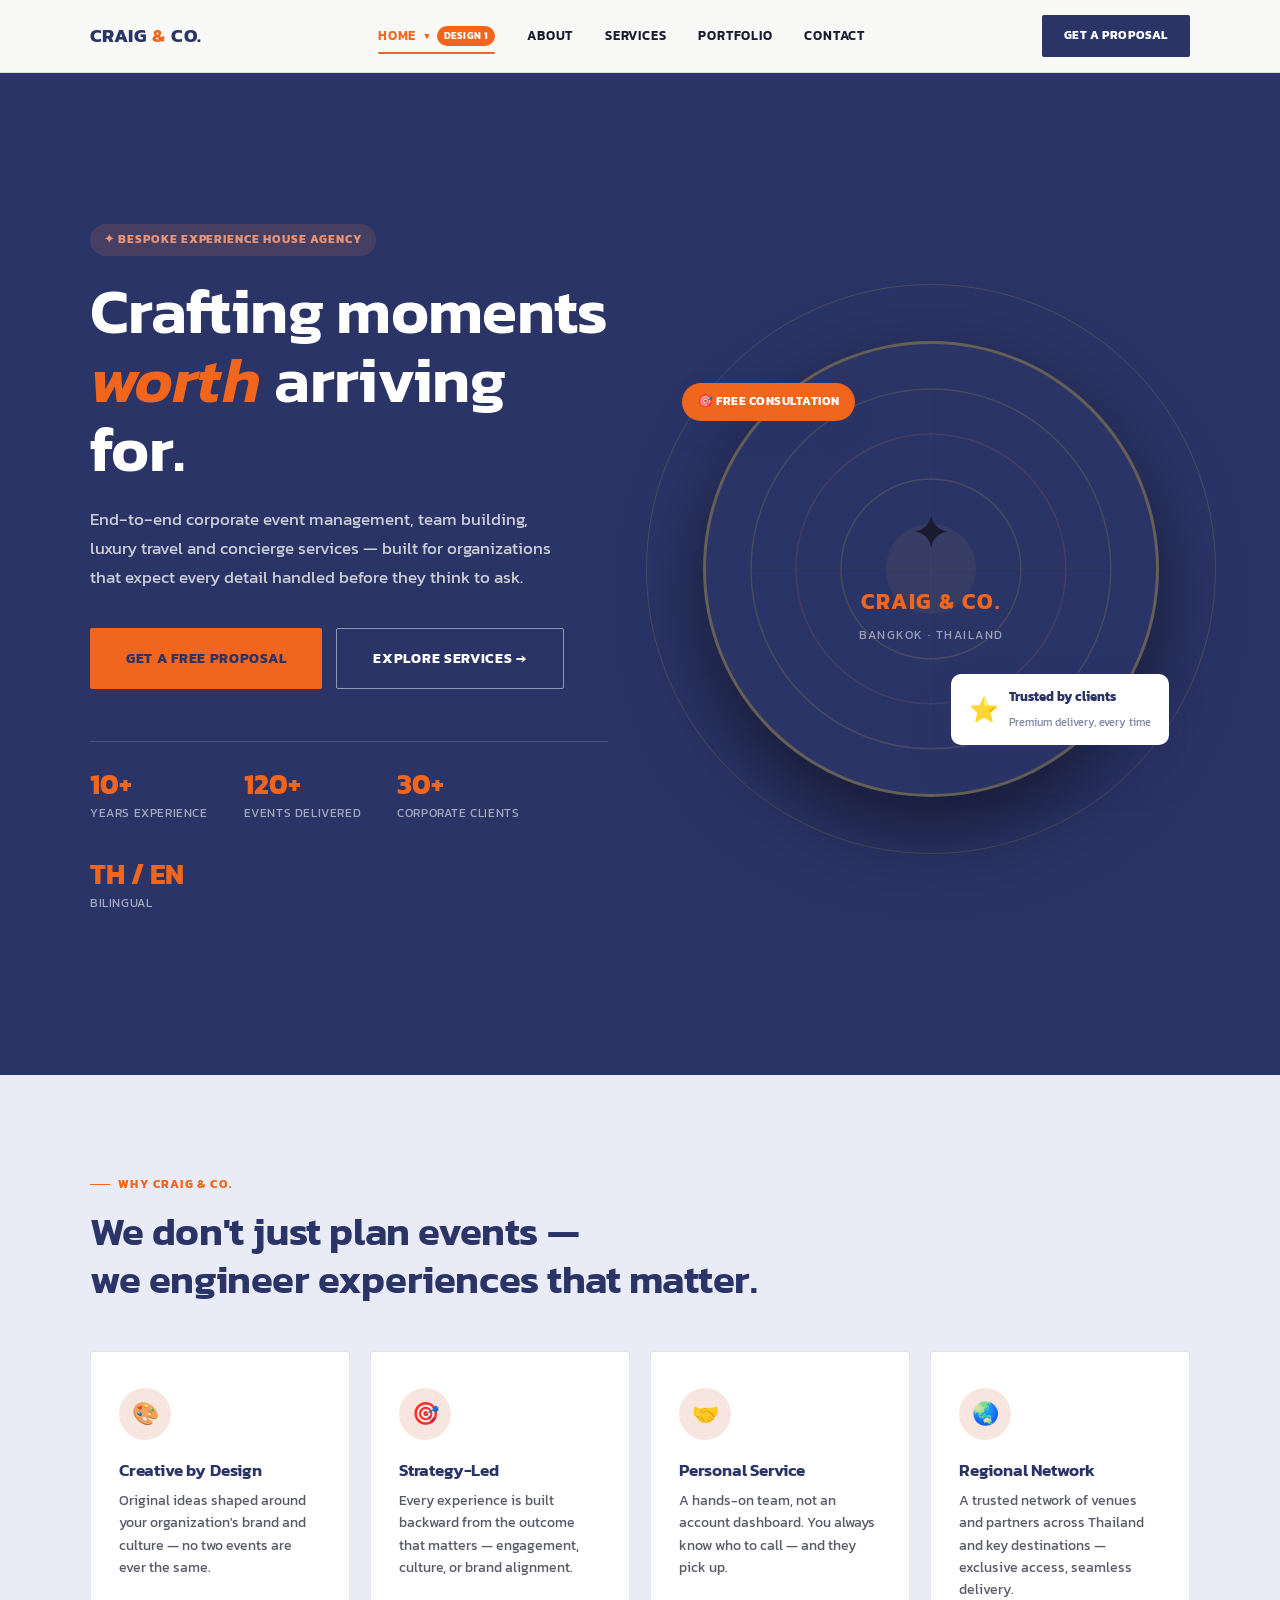
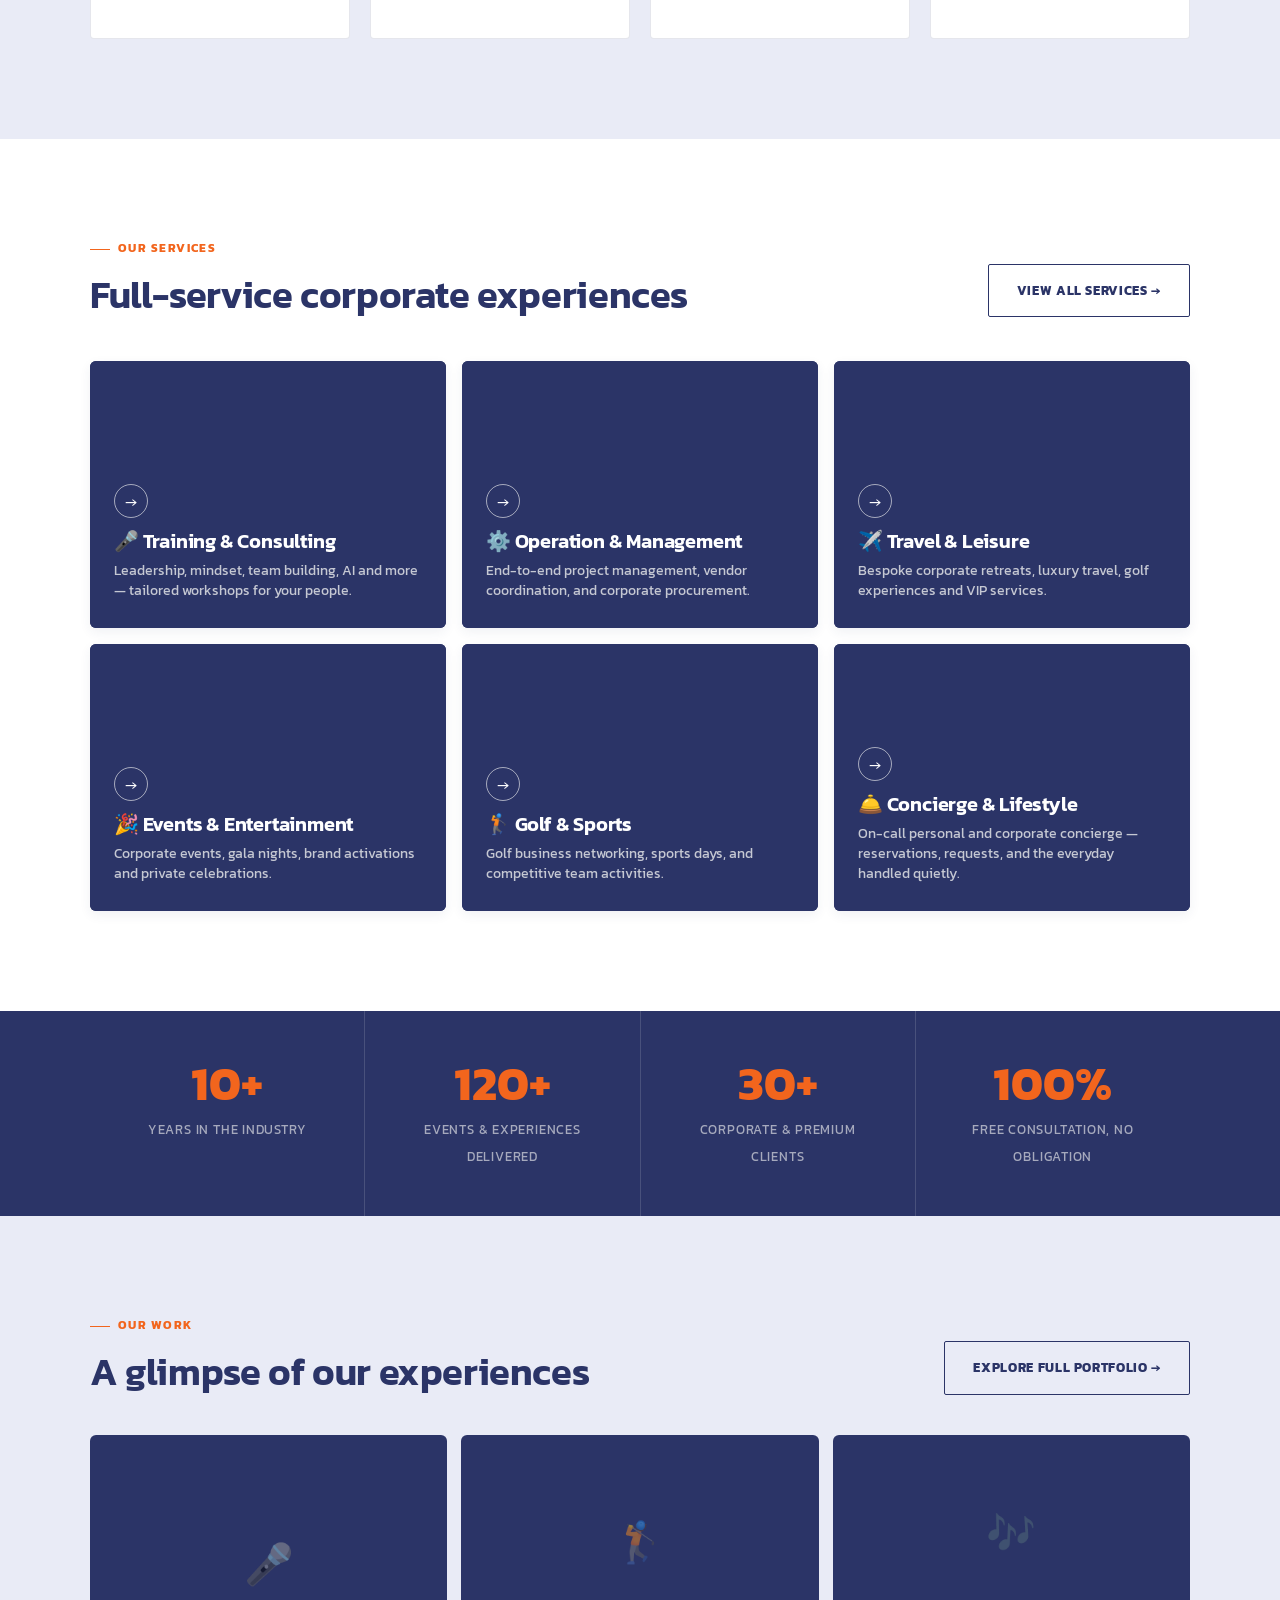
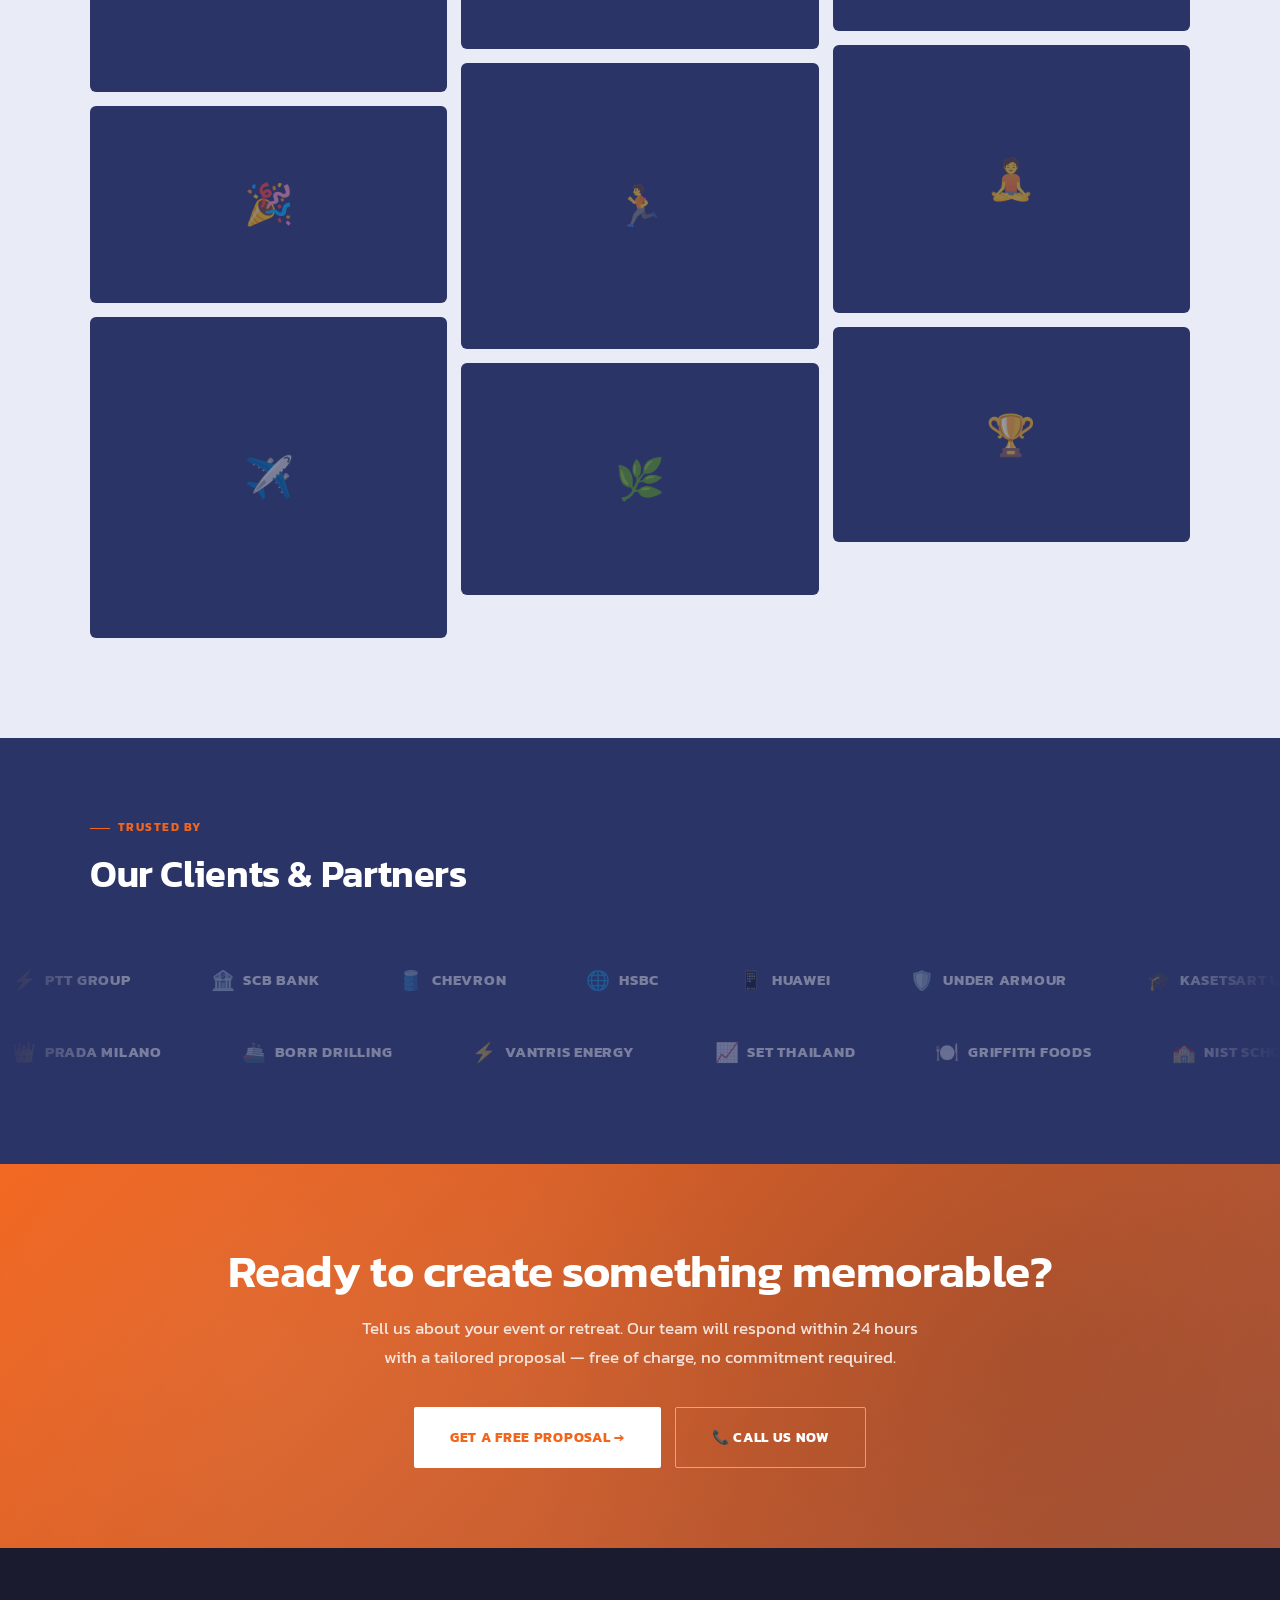
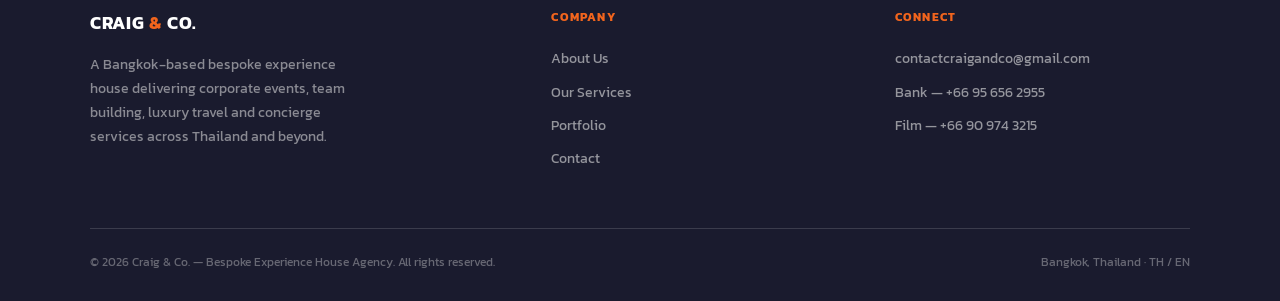
==== commit 674102b7: "Initial commit" ====
--- a/index.html
+++ b/index.html
@@ -1,912 +1,1647 @@
 <!DOCTYPE html>
 <html lang="en">
+
 <head>
   <meta charset="UTF-8">
   <meta name="viewport" content="width=device-width, initial-scale=1.0">
   <title>Craig & Co. — Bespoke Experience House Agency | Bangkok</title>
-  <meta name="description" content="Craig & Co. specializes in bespoke corporate event management, team building, luxury travel, and concierge services across Thailand and key destinations.">
+  <meta name="description"
+    content="Craig & Co. specializes in bespoke corporate event management, team building, luxury travel, and concierge services across Thailand and key destinations.">
   <link rel="preconnect" href="https://fonts.googleapis.com">
   <link rel="preconnect" href="https://fonts.gstatic.com" crossorigin>
-  <link href="https://fonts.googleapis.com/css2?family=Kanit:ital,wght@0,300;0,400;0,500;0,600;0,700;0,800;1,400;1,600&display=swap" rel="stylesheet">
+  <link
+    href="https://fonts.googleapis.com/css2?family=Kanit:ital,wght@0,300;0,400;0,500;0,600;0,700;0,800;1,400;1,600&display=swap"
+    rel="stylesheet">
   <style>
     /* ─── TOKENS ──────────────────────────────────────────────── */
     :root {
-      --navy:        #1B2A4A;
-      --navy-deep:   #111b30;
-      --navy-light:  #253963;
-      --gold:        #D4AF37;
-      --gold-light:  #f5eacf;
-      --charcoal:    #2C3E50;
-      --cream:       #F9F9F7;
-      --cream-2:     #f2f0e9;
-      --terracotta:  #C86D51;
-      --tc-light:    #f7e6e0;
-      --line:        rgba(27,42,74,.12);
-      --line-light:  rgba(249,249,247,.15);
-      --sh-sm:  0 4px 12px rgba(27,42,74,.07);
-      --sh-md:  0 12px 28px rgba(27,42,74,.10);
-      --sh-lg:  0 24px 48px rgba(27,42,74,.14);
+      --navy: #2B3467;
+      --navy-deep: #1A1B2E;
+      --navy-light: #5A6293;
+      --gold: #F2651D;
+      --gold-light: #F8C89A;
+      --charcoal: #1A1B2E;
+      --cream: #FFFFFF;
+      --cream-2: #E9EBF6;
+      --terracotta: #F2651D;
+      --tc-light: #f7e6e0;
+      --line: rgba(43, 52, 103, .12);
+      --line-light: rgba(249, 249, 247, .15);
+      --sh-sm: 0 4px 12px rgba(43, 52, 103, .07);
+      --sh-md: 0 12px 28px rgba(43, 52, 103, .10);
+      --sh-lg: 0 24px 48px rgba(43, 52, 103, .14);
     }
 
     /* ─── RESET ───────────────────────────────────────────────── */
-    *, *::before, *::after { margin:0; padding:0; box-sizing:border-box; }
-    html  { scroll-behavior:smooth; }
-    body  {
-      font-family:'Kanit', sans-serif;
-      background:var(--cream);
-      color:var(--charcoal);
-      line-height:1.65;
-      overflow-x:hidden;
-    }
-    h1,h2,h3,h4 { font-family:'Kanit',sans-serif; font-weight:600; color:var(--navy); line-height:1.18; letter-spacing:-.01em; }
-    a { color:inherit; text-decoration:none; }
-    img { display:block; width:100%; height:100%; object-fit:cover; }
+    *,
+    *::before,
+    *::after {
+      margin: 0;
+      padding: 0;
+      box-sizing: border-box;
+    }
+
+    html {
+      scroll-behavior: smooth;
+    }
+
+    body {
+      font-family: 'Kanit', sans-serif;
+      background: var(--cream);
+      color: var(--charcoal);
+      line-height: 1.65;
+      overflow-x: hidden;
+    }
+
+    h1,
+    h2,
+    h3,
+    h4 {
+      font-family: 'Kanit', sans-serif;
+      font-weight: 600;
+      color: var(--navy);
+      line-height: 1.18;
+      letter-spacing: -.01em;
+    }
+
+    a {
+      color: inherit;
+      text-decoration: none;
+    }
+
+    img {
+      display: block;
+      width: 100%;
+      height: 100%;
+      object-fit: cover;
+    }
 
     /* ─── LAYOUT ──────────────────────────────────────────────── */
-    .wrap  { max-width:1180px; margin:0 auto; padding:0 40px; }
-    .wrap-sm { max-width:860px; margin:0 auto; padding:0 40px; }
-    section { padding:100px 0; }
+    .wrap {
+      max-width: 1180px;
+      margin: 0 auto;
+      padding: 0 40px;
+    }
+
+    .wrap-sm {
+      max-width: 860px;
+      margin: 0 auto;
+      padding: 0 40px;
+    }
+
+    section {
+      padding: 100px 0;
+    }
 
     /* ─── NAV ─────────────────────────────────────────────────── */
     header {
-      position:fixed; top:0; left:0; right:0; z-index:200;
-      background:rgba(249,249,247,.96);
-      backdrop-filter:blur(14px);
-      border-bottom:1px solid var(--line);
-      transition:all .3s ease;
-    }
+      position: fixed;
+      top: 0;
+      left: 0;
+      right: 0;
+      z-index: 200;
+      background: rgba(249, 249, 247, .96);
+      backdrop-filter: blur(14px);
+      border-bottom: 1px solid var(--line);
+      transition: all .3s ease;
+    }
+
     nav.wrap {
-      display:flex; align-items:center;
-      justify-content:space-between; height:72px;
-    }
+      display: flex;
+      align-items: center;
+      justify-content: space-between;
+      height: 72px;
+    }
+
     .logo {
-      font-size:19px; font-weight:700; color:var(--navy);
-      letter-spacing:.02em; text-transform:uppercase;
-      display:flex; align-items:center; gap:6px;
-      transition:opacity .2s;
-    }
-    .logo:hover { opacity:.8; }
-    .logo .amp { color:var(--terracotta); }
+      font-size: 19px;
+      font-weight: 700;
+      color: var(--navy);
+      letter-spacing: .02em;
+      text-transform: uppercase;
+      display: flex;
+      align-items: center;
+      gap: 6px;
+      transition: opacity .2s;
+    }
+
+    .logo:hover {
+      opacity: .8;
+    }
+
+    .logo .amp {
+      color: var(--terracotta);
+    }
+
     .navlinks {
-      display:flex; gap:32px;
-      font-size:13px; font-weight:600;
-      letter-spacing:.06em; text-transform:uppercase;
-    }
+      display: flex;
+      gap: 32px;
+      font-size: 13px;
+      font-weight: 600;
+      letter-spacing: .06em;
+      text-transform: uppercase;
+    }
+
     .navlinks a {
-      position:relative; padding:4px 0; color:var(--charcoal);
-      transition:color .2s;
-    }
+      position: relative;
+      padding: 4px 0;
+      color: var(--charcoal);
+      transition: color .2s;
+    }
+
     .navlinks a:hover,
-    .navlinks a.active { color:var(--terracotta); }
+    .navlinks a.active {
+      color: var(--terracotta);
+    }
+
     .navlinks a.active::after {
-      content:''; position:absolute; bottom:-3px; left:0; right:0;
-      height:2px; background:var(--terracotta); border-radius:2px;
-    }
+      content: '';
+      position: absolute;
+      bottom: -3px;
+      left: 0;
+      right: 0;
+      height: 2px;
+      background: var(--terracotta);
+      border-radius: 2px;
+    }
+
     .navcta {
-      background:var(--navy); color:var(--cream);
-      padding:11px 22px; border-radius:2px;
-      font-size:12px; font-weight:700; letter-spacing:.05em; text-transform:uppercase;
-      transition:all .25s;
-    }
-    .navcta:hover { background:var(--terracotta); transform:translateY(-1px); box-shadow:var(--sh-md); }
-    @media(max-width:860px){ .navlinks{ display:none; } }
+      background: var(--navy);
+      color: var(--cream);
+      padding: 11px 22px;
+      border-radius: 2px;
+      font-size: 12px;
+      font-weight: 700;
+      letter-spacing: .05em;
+      text-transform: uppercase;
+      transition: all .25s;
+    }
 
     /* ─── BUTTONS ─────────────────────────────────────────────── */
     .btn {
-      display:inline-flex; align-items:center; gap:8px;
-      padding:15px 28px;
-      font-size:13px; font-weight:700; letter-spacing:.05em; text-transform:uppercase;
-      border-radius:2px; border:none; cursor:pointer;
-      transition:all .25s;
-    }
-    .btn-primary { background:var(--navy); color:var(--cream); }
-    .btn-primary:hover { background:var(--terracotta); box-shadow:var(--sh-md); }
-    .btn-outline { border:1.5px solid currentColor; background:transparent; }
-    .btn-outline-navy { border:1.5px solid var(--navy); color:var(--navy); }
-    .btn-outline-navy:hover { background:var(--navy); color:var(--cream); }
-    .btn-outline-cream { border:1.5px solid rgba(249,249,247,.5); color:var(--cream); }
-    .btn-outline-cream:hover { background:rgba(249,249,247,.15); }
-    .btn-lg { padding:18px 36px; font-size:14px; }
-    .btn-gold { background:var(--gold); color:var(--navy); }
-    .btn-gold:hover { background:#c5a030; transform:translateY(-2px); box-shadow:var(--sh-md); }
+      display: inline-flex;
+      align-items: center;
+      gap: 8px;
+      padding: 15px 28px;
+      font-size: 13px;
+      font-weight: 700;
+      letter-spacing: .05em;
+      text-transform: uppercase;
+      border-radius: 2px;
+      border: none;
+      cursor: pointer;
+      transition: all .25s;
+    }
+
+    .btn-primary {
+      background: var(--navy);
+      color: var(--cream);
+    }
+
+    .btn-primary:hover {
+      background: var(--terracotta);
+      box-shadow: var(--sh-md);
+    }
+
+    .btn-outline {
+      border: 1.5px solid currentColor;
+      background: transparent;
+    }
+
+    .btn-outline-navy {
+      border: 1.5px solid var(--navy);
+      color: var(--navy);
+    }
+
+    .btn-outline-navy:hover {
+      background: var(--navy);
+      color: var(--cream);
+    }
+
+    .btn-outline-cream {
+      border: 1.5px solid rgba(249, 249, 247, .5);
+      color: var(--cream);
+    }
+
+    .btn-outline-cream:hover {
+      background: rgba(249, 249, 247, .15);
+    }
+
+    .btn-lg {
+      padding: 18px 36px;
+      font-size: 14px;
+    }
+
+    .btn-gold {
+      background: var(--gold);
+      color: var(--navy);
+    }
+
+    .btn-gold:hover {
+      background: #c5a030;
+      transform: translateY(-2px);
+      box-shadow: var(--sh-md);
+    }
 
     /* ─── PILL / EYEBROW ──────────────────────────────────────── */
     .pill {
-      display:inline-flex; align-items:center; gap:8px;
-      background:var(--tc-light); color:var(--terracotta);
-      padding:6px 14px; border-radius:30px;
-      font-size:12px; font-weight:700; letter-spacing:.08em; text-transform:uppercase;
-      margin-bottom:20px;
-    }
+      display: inline-flex;
+      align-items: center;
+      gap: 8px;
+      background: var(--tc-light);
+      color: var(--terracotta);
+      padding: 6px 14px;
+      border-radius: 30px;
+      font-size: 12px;
+      font-weight: 700;
+      letter-spacing: .08em;
+      text-transform: uppercase;
+      margin-bottom: 20px;
+    }
+
     .section-label {
-      display:block;
-      font-size:12px; font-weight:700; letter-spacing:.12em; text-transform:uppercase;
-      color:var(--terracotta); margin-bottom:14px;
-    }
+      display: block;
+      font-size: 12px;
+      font-weight: 700;
+      letter-spacing: .12em;
+      text-transform: uppercase;
+      color: var(--terracotta);
+      margin-bottom: 14px;
+    }
+
     .section-label::before {
-      content:''; display:inline-block; width:20px; height:1px;
-      background:var(--terracotta); vertical-align:middle; margin-right:8px;
+      content: '';
+      display: inline-block;
+      width: 20px;
+      height: 1px;
+      background: var(--terracotta);
+      vertical-align: middle;
+      margin-right: 8px;
     }
 
     /* ─── HERO ────────────────────────────────────────────────── */
     .hero {
-      padding-top:72px; min-height:100vh;
-      display:flex; align-items:center;
-      background:linear-gradient(135deg, var(--navy-deep) 0%, #1e3560 55%, #0f1e38 100%);
-      position:relative; overflow:hidden;
-    }
+      padding-top: 72px;
+      min-height: 100vh;
+      display: flex;
+      align-items: center;
+      background: var(--navy);
+      position: relative;
+      overflow: hidden;
+    }
+
     .hero::before {
-      content:''; position:absolute; inset:0;
-      background:radial-gradient(ellipse 60% 80% at 70% 50%, rgba(212,175,55,.12) 0%, transparent 60%),
-                 radial-gradient(ellipse 30% 50% at 85% 20%, rgba(200,109,81,.14) 0%, transparent 50%);
-      pointer-events:none;
-    }
+      content: '';
+      position: absolute;
+      inset: 0;
+      pointer-events: none;
+    }
+
     .hero-inner {
-      display:grid; grid-template-columns:1fr 1fr;
-      gap:64px; align-items:center;
-      padding:80px 0 60px; position:relative; z-index:2;
-    }
-    .hero-text .pill { background:rgba(200,109,81,.18); color:#e89478; }
+      display: grid;
+      grid-template-columns: 1fr 1fr;
+      gap: 64px;
+      align-items: center;
+      padding: 80px 0 60px;
+      position: relative;
+      z-index: 2;
+    }
+
+    .hero-text .pill {
+      background: rgba(200, 109, 81, .18);
+      color: #e89478;
+    }
+
     .hero h1 {
-      font-size:clamp(38px,5.5vw,64px);
-      color:var(--cream); line-height:1.08;
-      margin-bottom:22px;
-    }
-    .hero h1 em { font-style:italic; color:var(--gold); }
+      font-size: clamp(38px, 5.5vw, 64px);
+      color: var(--cream);
+      line-height: 1.08;
+      margin-bottom: 22px;
+    }
+
+    .hero h1 em {
+      font-style: italic;
+      color: var(--gold);
+    }
+
     .hero-sub {
-      font-size:17px; color:rgba(249,249,247,.78);
-      line-height:1.7; max-width:480px; margin-bottom:36px;
-    }
-    .hero-actions { display:flex; gap:14px; flex-wrap:wrap; margin-bottom:52px; }
+      font-size: 17px;
+      color: rgba(249, 249, 247, .78);
+      line-height: 1.7;
+      max-width: 480px;
+      margin-bottom: 36px;
+    }
+
+    .hero-actions {
+      display: flex;
+      gap: 14px;
+      flex-wrap: wrap;
+      margin-bottom: 52px;
+    }
+
     .hero-stats {
-      display:flex; gap:36px; flex-wrap:wrap;
-      padding-top:28px; border-top:1px solid var(--line-light);
-    }
+      display: flex;
+      gap: 36px;
+      flex-wrap: wrap;
+      padding-top: 28px;
+      border-top: 1px solid var(--line-light);
+    }
+
     .hero-stat strong {
-      display:block; font-size:28px; font-weight:700;
-      color:var(--gold); line-height:1;
-    }
+      display: block;
+      font-size: 28px;
+      font-weight: 700;
+      color: var(--gold);
+      line-height: 1;
+    }
+
     .hero-stat span {
-      font-size:12px; color:rgba(249,249,247,.6);
-      text-transform:uppercase; letter-spacing:.05em;
-    }
+      font-size: 12px;
+      color: rgba(249, 249, 247, .6);
+      text-transform: uppercase;
+      letter-spacing: .05em;
+    }
+
     /* Right column — visual panel */
     .hero-visual {
-      position:relative;
-      aspect-ratio:1;
-      display:flex; align-items:center; justify-content:center;
-    }
+      position: relative;
+      aspect-ratio: 1;
+      display: flex;
+      align-items: center;
+      justify-content: center;
+    }
+
     .hero-visual-ring {
-      position:absolute; border-radius:50%;
-      border:1px solid rgba(212,175,55,.2);
-      pointer-events:none;
-    }
-    .hero-visual-ring:nth-child(1) { inset:-5%;  }
-    .hero-visual-ring:nth-child(2) { inset:8%;   border-color:rgba(200,109,81,.2); }
-    .hero-visual-ring:nth-child(3) { inset:22%;  }
+      position: absolute;
+      border-radius: 50%;
+      border: 1px solid rgba(212, 175, 55, .2);
+      pointer-events: none;
+    }
+
+    .hero-visual-ring:nth-child(1) {
+      inset: -5%;
+    }
+
+    .hero-visual-ring:nth-child(2) {
+      inset: 8%;
+      border-color: rgba(200, 109, 81, .2);
+    }
+
+    .hero-visual-ring:nth-child(3) {
+      inset: 22%;
+    }
+
     .hero-visual-img {
-      width:88%; height:88%; border-radius:50%;
-      overflow:hidden; position:relative; z-index:2;
-      border:3px solid rgba(212,175,55,.35);
-      box-shadow:0 32px 80px rgba(0,0,0,.5);
-      background:linear-gradient(145deg,#253963,#0f1e38);
-      display:flex; align-items:center; justify-content:center;
-    }
+      width: 88%;
+      height: 88%;
+      border-radius: 50%;
+      overflow: hidden;
+      position: relative;
+      z-index: 2;
+      border: 3px solid rgba(212, 175, 55, .35);
+      box-shadow: 0 32px 80px rgba(0, 0, 0, .5);
+      background: var(--navy);
+      display: flex;
+      align-items: center;
+      justify-content: center;
+    }
+
     .hero-badge {
-      position:absolute; bottom:16%; right:4%;
-      background:var(--cream); color:var(--navy);
-      padding:12px 18px; border-radius:10px;
-      box-shadow:var(--sh-lg); z-index:10;
-      display:flex; align-items:center; gap:10px;
-      min-width:160px;
-    }
-    .hero-badge .icon { font-size:1.5rem; }
-    .hero-badge strong { display:block; font-size:13px; }
-    .hero-badge span { font-size:11px; opacity:.6; }
+      position: absolute;
+      bottom: 16%;
+      right: 4%;
+      background: var(--cream);
+      color: var(--navy);
+      padding: 12px 18px;
+      border-radius: 10px;
+      box-shadow: var(--sh-lg);
+      z-index: 10;
+      display: flex;
+      align-items: center;
+      gap: 10px;
+      min-width: 160px;
+    }
+
+    .hero-badge .icon {
+      font-size: 1.5rem;
+    }
+
+    .hero-badge strong {
+      display: block;
+      font-size: 13px;
+    }
+
+    .hero-badge span {
+      font-size: 11px;
+      opacity: .6;
+    }
+
     .hero-float {
-      position:absolute; top:14%; left:2%;
-      background:var(--terracotta); color:#fff;
-      padding:9px 16px; border-radius:24px;
-      font-size:12px; font-weight:700; letter-spacing:.04em; text-transform:uppercase;
-      z-index:10; box-shadow:var(--sh-md);
-      animation:float 3s ease-in-out infinite;
-    }
-    @keyframes float { 0%,100%{transform:translateY(0)} 50%{transform:translateY(-8px)} }
-    @media(max-width:860px){
-      .hero-inner { grid-template-columns:1fr; gap:40px; padding:60px 0 40px; }
-      .hero-visual { width:80%; margin:0 auto; }
+      position: absolute;
+      top: 14%;
+      left: 2%;
+      background: var(--terracotta);
+      color: #fff;
+      padding: 9px 16px;
+      border-radius: 24px;
+      font-size: 12px;
+      font-weight: 700;
+      letter-spacing: .04em;
+      text-transform: uppercase;
+      z-index: 10;
+      box-shadow: var(--sh-md);
+      animation: float 3s ease-in-out infinite;
+    }
+
+    @keyframes float {
+      0%, 100% { transform: translateY(0) }
+      50% { transform: translateY(-8px) }
+    }
+
+    @media(max-width:860px) {
+      .hero-inner {
+        grid-template-columns: 1fr;
+        gap: 40px;
+        padding: 60px 0 40px;
+      }
+
+      .hero-visual {
+        width: 80%;
+        margin: 0 auto;
+      }
     }
 
     /* ─── WHY US ──────────────────────────────────────────────── */
-    .why { background:var(--cream-2); }
+    .why {
+      background: var(--cream-2);
+    }
+
     .why-grid {
-      display:grid; grid-template-columns:repeat(4,1fr);
-      gap:20px; margin-top:48px;
-    }
+      display: grid;
+      grid-template-columns: repeat(4, 1fr);
+      gap: 20px;
+      margin-top: 48px;
+    }
+
     .why-card {
-      background:var(--cream);
-      border:1px solid var(--line);
-      border-radius:4px;
-      padding:36px 28px;
-      transition:all .3s cubic-bezier(.16,1,.3,1);
-      position:relative; overflow:hidden;
-    }
+      background: var(--cream);
+      border: 1px solid var(--line);
+      border-radius: 4px;
+      padding: 36px 28px;
+      transition: all .3s cubic-bezier(.16, 1, .3, 1);
+      position: relative;
+      overflow: hidden;
+    }
+
     .why-card::before {
-      content:''; position:absolute; top:0; left:0; right:0; height:3px;
-      background:var(--terracotta); transform:scaleX(0); transform-origin:left;
-      transition:transform .35s ease;
-    }
-    .why-card:hover { transform:translateY(-6px); box-shadow:var(--sh-md); }
-    .why-card:hover::before { transform:scaleX(1); }
+      content: '';
+      position: absolute;
+      top: 0;
+      left: 0;
+      right: 0;
+      height: 3px;
+      background: var(--terracotta);
+      transform: scaleX(0);
+      transform-origin: left;
+      transition: transform .35s ease;
+    }
+
+    .why-card:hover {
+      transform: translateY(-6px);
+      box-shadow: var(--sh-md);
+    }
+
+    .why-card:hover::before {
+      transform: scaleX(1);
+    }
+
     .why-icon {
-      width:52px; height:52px; border-radius:50%;
-      background:var(--tc-light); color:var(--terracotta);
-      display:flex; align-items:center; justify-content:center;
-      font-size:22px; margin-bottom:20px;
-    }
-    .why-card h3 { font-size:17px; margin-bottom:10px; }
-    .why-card p  { font-size:14px; opacity:.72; line-height:1.6; }
-    @media(max-width:900px){ .why-grid{ grid-template-columns:repeat(2,1fr); } }
-    @media(max-width:540px){ .why-grid{ grid-template-columns:1fr; } }
+      width: 52px;
+      height: 52px;
+      border-radius: 50%;
+      background: var(--tc-light);
+      color: var(--terracotta);
+      display: flex;
+      align-items: center;
+      justify-content: center;
+      font-size: 22px;
+      margin-bottom: 20px;
+    }
+
+    .why-card h3 {
+      font-size: 17px;
+      margin-bottom: 10px;
+    }
+
+    .why-card p {
+      font-size: 14px;
+      opacity: .72;
+      line-height: 1.6;
+    }
+
+    @media(max-width:900px) {
+      .why-grid {
+        grid-template-columns: repeat(2, 1fr);
+      }
+    }
+
+    @media(max-width:540px) {
+      .why-grid {
+        grid-template-columns: 1fr;
+      }
+    }
 
     /* ─── SERVICES ────────────────────────────────────────────── */
-    .services { background:var(--cream); }
+    .services {
+      background: var(--cream);
+    }
+
     .services-header {
-      display:flex; justify-content:space-between;
-      align-items:flex-end; margin-bottom:44px;
-      flex-wrap:wrap; gap:16px;
-    }
+      display: flex;
+      justify-content: space-between;
+      align-items: flex-end;
+      margin-bottom: 44px;
+      flex-wrap: wrap;
+      gap: 16px;
+    }
+
     .srv-grid {
-      display:grid; grid-template-columns:repeat(3,1fr);
-      gap:16px;
-    }
+      display: grid;
+      grid-template-columns: repeat(3, 1fr);
+      gap: 16px;
+    }
+
     .srv-card {
-      position:relative; border-radius:6px;
-      overflow:hidden; cursor:pointer;
-      aspect-ratio:4/3;
-      background:linear-gradient(145deg,var(--navy-light),var(--navy-deep));
-      box-shadow:var(--sh-sm);
-      transition:all .35s cubic-bezier(.16,1,.3,1);
-    }
-    .srv-card:hover { transform:translateY(-6px); box-shadow:var(--sh-lg); }
+      position: relative;
+      border-radius: 6px;
+      overflow: hidden;
+      cursor: pointer;
+      aspect-ratio: 4/3;
+      background: var(--navy);
+      box-shadow: var(--sh-sm);
+      transition: all .35s cubic-bezier(.16, 1, .3, 1);
+    }
+
+    .srv-card:hover {
+      transform: translateY(-6px);
+      box-shadow: var(--sh-lg);
+    }
+
     .srv-card-bg {
-      position:absolute; inset:0;
-      background-size:cover; background-position:center;
-      transition:transform .5s ease;
-    }
-    .srv-card:hover .srv-card-bg { transform:scale(1.06); }
+      position: absolute;
+      inset: 0;
+      background-size: cover;
+      background-position: center;
+      transition: transform .5s ease;
+    }
+
+    .srv-card:hover .srv-card-bg {
+      transform: scale(1.06);
+    }
+
     .srv-overlay {
-      position:absolute; inset:0;
-      background:linear-gradient(180deg, rgba(17,27,48,.2) 0%, rgba(17,27,48,.85) 100%);
-      display:flex; flex-direction:column;
-      justify-content:flex-end;
-      padding:28px 24px;
-    }
+      position: absolute;
+      inset: 0;
+      background: var(--navy);
+      display: flex;
+      flex-direction: column;
+      justify-content: flex-end;
+      padding: 28px 24px;
+    }
+
     .srv-arrow {
-      display:inline-flex; align-items:center; justify-content:center;
-      width:34px; height:34px; border-radius:50%;
-      border:1.5px solid rgba(249,249,247,.6); color:var(--cream);
-      font-size:16px; margin-bottom:12px;
-      transform:translateX(0); transition:all .25s ease;
-    }
-    .srv-card:hover .srv-arrow { background:var(--terracotta); border-color:var(--terracotta); transform:translateX(4px); }
-    .srv-overlay h3 { font-size:20px; color:var(--cream); margin-bottom:6px; }
-    .srv-overlay p  { font-size:13.5px; color:rgba(249,249,247,.75); line-height:1.5; }
-    /* Card accent colours via background gradients */
-    .srv-c1 { background:radial-gradient(circle at 80% 20%,rgba(212,175,55,.3),transparent 60%), linear-gradient(145deg,#182645,#111b30); }
-    .srv-c2 { background:radial-gradient(circle at 20% 80%,rgba(200,109,81,.3),transparent 60%), linear-gradient(145deg,#1f3256,#111b30); }
-    .srv-c3 { background:radial-gradient(circle at 50% 10%,rgba(212,175,55,.2),transparent 50%), linear-gradient(145deg,#152038,#111b30); }
-    @media(max-width:860px){ .srv-grid{ grid-template-columns:repeat(2,1fr); } }
-    @media(max-width:540px){ .srv-grid{ grid-template-columns:1fr; } }
+      display: inline-flex;
+      align-items: center;
+      justify-content: center;
+      width: 34px;
+      height: 34px;
+      border-radius: 50%;
+      border: 1.5px solid rgba(249, 249, 247, .6);
+      color: var(--cream);
+      font-size: 16px;
+      margin-bottom: 12px;
+      transform: translateX(0);
+      transition: all .25s ease;
+    }
+
+    .srv-card:hover .srv-arrow {
+      background: var(--terracotta);
+      border-color: var(--terracotta);
+      transform: translateX(4px);
+    }
+
+    .srv-overlay h3 {
+      font-size: 20px;
+      color: var(--cream);
+      margin-bottom: 6px;
+    }
+
+    .srv-overlay p {
+      font-size: 13.5px;
+      color: rgba(249, 249, 247, .75);
+      line-height: 1.5;
+    }
+
+    @media(max-width:860px) {
+      .srv-grid {
+        grid-template-columns: repeat(2, 1fr);
+      }
+    }
+
+    @media(max-width:540px) {
+      .srv-grid {
+        grid-template-columns: 1fr;
+      }
+    }
 
     /* ─── STATS BAR ───────────────────────────────────────────── */
     .stats-bar {
-      background:var(--navy);
-      padding:0;
-    }
+      background: var(--navy);
+      padding: 0;
+    }
+
     .stats-inner {
-      display:flex; flex-wrap:wrap;
-    }
+      display: flex;
+      flex-wrap: wrap;
+    }
+
     .stat-item {
-      flex:1; min-width:160px;
-      padding:48px 32px;
-      border-right:1px solid var(--line-light);
-      text-align:center;
-    }
-    .stat-item:last-child { border-right:none; }
+      flex: 1;
+      min-width: 160px;
+      padding: 48px 32px;
+      border-right: 1px solid var(--line-light);
+      text-align: center;
+    }
+
+    .stat-item:last-child {
+      border-right: none;
+    }
+
     .stat-item strong {
-      display:block; font-size:clamp(32px,4vw,48px);
-      font-weight:700; color:var(--gold); line-height:1; margin-bottom:8px;
-    }
+      display: block;
+      font-size: clamp(32px, 4vw, 48px);
+      font-weight: 700;
+      color: var(--gold);
+      line-height: 1;
+      margin-bottom: 8px;
+    }
+
     .stat-item span {
-      font-size:13px; color:rgba(249,249,247,.6);
-      text-transform:uppercase; letter-spacing:.06em;
-    }
-    @media(max-width:640px){ .stat-item{ border-right:none; border-bottom:1px solid var(--line-light); } .stat-item:last-child{border-bottom:none;} }
+      font-size: 13px;
+      color: rgba(249, 249, 247, .6);
+      text-transform: uppercase;
+      letter-spacing: .06em;
+    }
+
+    @media(max-width:640px) {
+      .stat-item {
+        border-right: none;
+        border-bottom: 1px solid var(--line-light);
+      }
+
+      .stat-item:last-child {
+        border-bottom: none;
+      }
+    }
 
     /* ─── PORTFOLIO GALLERY ───────────────────────────────────── */
-    .portfolio { background:var(--cream-2); }
+    .portfolio {
+      background: var(--cream-2);
+    }
+
     .portfolio-header {
-      display:flex; justify-content:space-between;
-      align-items:flex-end; margin-bottom:40px;
-      flex-wrap:wrap; gap:16px;
-    }
+      display: flex;
+      justify-content: space-between;
+      align-items: flex-end;
+      margin-bottom: 40px;
+      flex-wrap: wrap;
+      gap: 16px;
+    }
+
     #pf-grid {
-      columns:3; column-gap:14px;
-    }
+      columns: 3;
+      column-gap: 14px;
+    }
+
     .pf-item {
-      break-inside:avoid; margin-bottom:14px;
-      border-radius:6px; overflow:hidden;
-      cursor:pointer;
-      position:relative;
-    }
+      break-inside: avoid;
+      margin-bottom: 14px;
+      border-radius: 6px;
+      overflow: hidden;
+      cursor: pointer;
+      position: relative;
+    }
+
     .pf-item img {
-      width:100%; display:block; height:auto;
-      transition:transform .4s ease, filter .4s ease;
-    }
-    .pf-item:hover img { transform:scale(1.04); filter:brightness(.82); }
+      width: 100%;
+      display: block;
+      height: auto;
+      transition: transform .4s ease, filter .4s ease;
+    }
+
+    .pf-item:hover img {
+      transform: scale(1.04);
+      filter: brightness(.82);
+    }
+
     .pf-caption {
-      position:absolute; bottom:0; left:0; right:0;
-      background:linear-gradient(0deg,rgba(17,27,48,.85) 0%,transparent 100%);
-      padding:20px 16px 14px;
-      opacity:0; transition:opacity .3s ease;
-      color:var(--cream); font-size:13px; font-weight:600; text-transform:uppercase; letter-spacing:.04em;
-    }
-    .pf-item:hover .pf-caption { opacity:1; }
-    /* Placeholder visuals using CSS — will be replaced by real images */
+      position: absolute;
+      bottom: 0;
+      left: 0;
+      right: 0;
+      background: linear-gradient(0deg, rgba(17, 27, 48, .85) 0%, transparent 100%);
+      padding: 20px 16px 14px;
+      opacity: 0;
+      transition: opacity .3s ease;
+      color: var(--cream);
+      font-size: 13px;
+      font-weight: 600;
+      text-transform: uppercase;
+      letter-spacing: .04em;
+    }
+
+    .pf-item:hover .pf-caption {
+      opacity: 1;
+    }
+
     .pf-placeholder {
-      width:100%; display:block;
-      background:linear-gradient(145deg,var(--navy-light),var(--navy-deep));
-      position:relative; overflow:hidden;
-    }
-    .pf-placeholder::after {
-      content:''; position:absolute; inset:0;
-      background:linear-gradient(135deg,rgba(212,175,55,.15),transparent);
-    }
-    @media(max-width:768px){ #pf-grid{columns:2;} }
-    @media(max-width:480px){ #pf-grid{columns:1;} }
+      width: 100%;
+      display: block;
+      background: var(--navy);
+      position: relative;
+      overflow: hidden;
+    }
+
+    @media(max-width:768px) {
+      #pf-grid {
+        columns: 2;
+      }
+    }
+
+    @media(max-width:480px) {
+      #pf-grid {
+        columns: 1;
+      }
+    }
 
     /* ─── LIGHTBOX ────────────────────────────────────────────── */
     #cc-lb {
-      display:none; position:fixed; inset:0; z-index:9999;
-      background:rgba(0,0,0,.93);
-      align-items:center; justify-content:center; padding:20px;
-    }
-    #cc-lb.open { display:flex; }
+      display: none;
+      position: fixed;
+      inset: 0;
+      z-index: 9999;
+      background: rgba(0, 0, 0, .93);
+      align-items: center;
+      justify-content: center;
+      padding: 20px;
+    }
+
+    #cc-lb.open {
+      display: flex;
+    }
+
     #cc-lb-img {
-      max-width:90vw; max-height:90vh;
-      border-radius:8px; object-fit:contain;
-      box-shadow:0 32px 80px rgba(0,0,0,.6);
-    }
+      max-width: 90vw;
+      max-height: 90vh;
+      border-radius: 8px;
+      object-fit: contain;
+      box-shadow: 0 32px 80px rgba(0, 0, 0, .6);
+    }
+
     .lb-btn {
-      position:absolute; top:50%; transform:translateY(-50%);
-      background:rgba(255,255,255,.12); border:none;
-      color:#fff; font-size:1.8rem; width:48px; height:48px;
-      border-radius:50%; cursor:pointer; display:flex; align-items:center; justify-content:center;
-      transition:background .2s;
-    }
-    .lb-btn:hover { background:var(--terracotta); }
-    .lb-prev { left:16px; }
-    .lb-next { right:16px; }
+      position: absolute;
+      top: 50%;
+      transform: translateY(-50%);
+      background: rgba(255, 255, 255, .12);
+      border: none;
+      color: #fff;
+      font-size: 1.8rem;
+      width: 48px;
+      height: 48px;
+      border-radius: 50%;
+      cursor: pointer;
+      display: flex;
+      align-items: center;
+      justify-content: center;
+      transition: background .2s;
+    }
+
+    .lb-btn:hover {
+      background: var(--terracotta);
+    }
+
+    .lb-prev {
+      left: 16px;
+    }
+
+    .lb-next {
+      right: 16px;
+    }
+
     .lb-close {
-      position:absolute; top:16px; right:16px;
-      background:rgba(255,255,255,.12); border:none;
-      color:#fff; font-size:1rem; width:40px; height:40px;
-      border-radius:50%; cursor:pointer; display:flex; align-items:center; justify-content:center;
-      transition:background .2s;
-    }
-    .lb-close:hover { background:var(--terracotta); }
+      position: absolute;
+      top: 16px;
+      right: 16px;
+      background: rgba(255, 255, 255, .12);
+      border: none;
+      color: #fff;
+      font-size: 1rem;
+      width: 40px;
+      height: 40px;
+      border-radius: 50%;
+      cursor: pointer;
+      display: flex;
+      align-items: center;
+      justify-content: center;
+      transition: background .2s;
+    }
+
+    .lb-close:hover {
+      background: var(--terracotta);
+    }
 
     /* ─── CLIENTS MARQUEE ─────────────────────────────────────── */
-    .clients { background:var(--navy); padding:80px 0; overflow:hidden; }
-    .clients .section-label { color:var(--gold); }
-    .clients h2 { color:var(--cream); margin-bottom:4px; }
-    .clients-head { margin-bottom:52px; }
+    .clients {
+      background: var(--navy);
+      padding: 80px 0;
+      overflow: hidden;
+    }
+
+    .clients .section-label {
+      color: var(--gold);
+    }
+
+    .clients h2 {
+      color: var(--cream);
+      margin-bottom: 4px;
+    }
+
+    .clients-head {
+      margin-bottom: 52px;
+    }
+
     .marquee-wrap {
-      position:relative; overflow:hidden;
-      display:flex; flex-direction:column; gap:28px;
-      padding:10px 0;
-    }
+      position: relative;
+      overflow: hidden;
+      display: flex;
+      flex-direction: column;
+      gap: 28px;
+      padding: 10px 0;
+    }
+
     .marquee-wrap::before,
     .marquee-wrap::after {
-      content:''; position:absolute; top:0; bottom:0; width:120px; z-index:5; pointer-events:none;
-    }
-    .marquee-wrap::before { left:0; background:linear-gradient(90deg,var(--navy),transparent); }
-    .marquee-wrap::after  { right:0; background:linear-gradient(270deg,var(--navy),transparent); }
+      content: '';
+      position: absolute;
+      top: 0;
+      bottom: 0;
+      width: 120px;
+      z-index: 5;
+      pointer-events: none;
+    }
+
+    .marquee-wrap::before {
+      left: 0;
+      background: linear-gradient(90deg, var(--navy), transparent);
+    }
+
+    .marquee-wrap::after {
+      right: 0;
+      background: linear-gradient(270deg, var(--navy), transparent);
+    }
+
     .marquee-track {
-      display:flex; align-items:center;
-      gap:56px; width:max-content; user-select:none;
-    }
-    .track-l  { animation:mLeft  40s linear infinite; }
-    .track-r  { animation:mRight 36s linear infinite; }
-    .marquee-wrap:hover .marquee-track { animation-play-state:paused; }
-    @keyframes mLeft  { 0%{transform:translateX(0)} 100%{transform:translateX(-50%)} }
-    @keyframes mRight { 0%{transform:translateX(-50%)} 100%{transform:translateX(0)} }
+      display: flex;
+      align-items: center;
+      gap: 56px;
+      width: max-content;
+      user-select: none;
+    }
+
+    .track-l {
+      animation: mLeft 40s linear infinite;
+    }
+
+    .track-r {
+      animation: mRight 36s linear infinite;
+    }
+
+    .marquee-wrap:hover .marquee-track {
+      animation-play-state: paused;
+    }
+
+    @keyframes mLeft {
+      0% { transform: translateX(0) }
+      100% { transform: translateX(-50%) }
+    }
+
+    @keyframes mRight {
+      0% { transform: translateX(-50%) }
+      100% { transform: translateX(0) }
+    }
+
     .brand-item {
-      display:flex; align-items:center; gap:8px;
-      font-size:15px; font-weight:700; letter-spacing:.05em; text-transform:uppercase;
-      color:rgba(249,249,247,.38); white-space:nowrap;
-      transition:color .3s, transform .3s;
-      padding:6px 12px;
-    }
-    .brand-item .bico { font-size:1.2rem; opacity:.8; }
-    .brand-item:hover { color:var(--gold); transform:scale(1.1); }
+      display: flex;
+      align-items: center;
+      gap: 8px;
+      font-size: 15px;
+      font-weight: 700;
+      letter-spacing: .05em;
+      text-transform: uppercase;
+      color: rgba(249, 249, 247, .38);
+      white-space: nowrap;
+      transition: color .3s, transform .3s;
+      padding: 6px 12px;
+    }
+
+    .brand-item .bico {
+      font-size: 1.2rem;
+      opacity: .8;
+    }
+
+    .brand-item:hover {
+      color: var(--gold);
+      transform: scale(1.1);
+    }
 
     /* ─── CTA BANNER ──────────────────────────────────────────── */
     .cta-banner {
-      background:linear-gradient(135deg,var(--terracotta) 0%,#a8553a 100%);
-      padding:80px 0; text-align:center; position:relative; overflow:hidden;
-    }
+      background: linear-gradient(135deg, var(--terracotta) 0%, #a8553a 100%);
+      padding: 80px 0;
+      text-align: center;
+      position: relative;
+      overflow: hidden;
+    }
+
     .cta-banner::before {
-      content:''; position:absolute; inset:0;
-      background:radial-gradient(circle at 20% 50%,rgba(255,255,255,.06) 0%,transparent 50%),
-                 radial-gradient(circle at 80% 50%,rgba(0,0,0,.1) 0%,transparent 50%);
-      pointer-events:none;
-    }
+      content: '';
+      position: absolute;
+      inset: 0;
+      background: radial-gradient(circle at 20% 50%, rgba(255, 255, 255, .06) 0%, transparent 50%),
+        radial-gradient(circle at 80% 50%, rgba(0, 0, 0, .1) 0%, transparent 50%);
+      pointer-events: none;
+    }
+
     .cta-banner h2 {
-      color:#fff; font-size:clamp(28px,4vw,46px);
-      margin-bottom:16px; position:relative; z-index:2;
-    }
+      color: #fff;
+      font-size: clamp(28px, 4vw, 46px);
+      margin-bottom: 16px;
+      position: relative;
+      z-index: 2;
+    }
+
     .cta-banner p {
-      font-size:17px; color:rgba(255,255,255,.82);
-      max-width:580px; margin:0 auto 36px; position:relative; z-index:2;
-    }
+      font-size: 17px;
+      color: rgba(255, 255, 255, .82);
+      max-width: 580px;
+      margin: 0 auto 36px;
+      position: relative;
+      z-index: 2;
+    }
+
     .cta-actions {
-      display:flex; gap:14px; justify-content:center;
-      flex-wrap:wrap; position:relative; z-index:2;
-    }
-    .btn-white { background:#fff; color:var(--terracotta); }
-    .btn-white:hover { background:var(--cream-2); transform:translateY(-2px); box-shadow:0 8px 24px rgba(0,0,0,.25); }
+      display: flex;
+      gap: 14px;
+      justify-content: center;
+      flex-wrap: wrap;
+      position: relative;
+      z-index: 2;
+    }
+
+    .btn-white {
+      background: #fff;
+      color: var(--terracotta);
+    }
+
+    .btn-white:hover {
+      background: var(--cream-2);
+      transform: translateY(-2px);
+      box-shadow: 0 8px 24px rgba(0, 0, 0, .25);
+    }
 
     /* ─── FOOTER ──────────────────────────────────────────────── */
     footer {
-      background:var(--navy-deep);
-      padding:60px 0 28px;
-    }
+      background: var(--navy-deep);
+      padding: 60px 0 28px;
+    }
+
     .footer-grid {
-      display:grid; grid-template-columns:1.4fr 1fr 1fr;
-      gap:48px; padding-bottom:48px;
-      border-bottom:1px solid var(--line-light);
-    }
+      display: grid;
+      grid-template-columns: 1.4fr 1fr 1fr;
+      gap: 48px;
+      padding-bottom: 48px;
+      border-bottom: 1px solid var(--line-light);
+    }
+
     .footer-brand p {
-      font-size:14px; color:rgba(249,249,247,.5);
-      line-height:1.7; margin-top:16px; max-width:260px;
-    }
+      font-size: 14px;
+      color: rgba(249, 249, 247, .5);
+      line-height: 1.7;
+      margin-top: 16px;
+      max-width: 260px;
+    }
+
     .footer-col h5 {
-      font-size:12px; font-weight:700; letter-spacing:.1em; text-transform:uppercase;
-      color:var(--gold); margin-bottom:20px;
-    }
+      font-size: 12px;
+      font-weight: 700;
+      letter-spacing: .1em;
+      text-transform: uppercase;
+      color: var(--gold);
+      margin-bottom: 20px;
+    }
+
     .footer-col a {
-      display:block; font-size:14px;
-      color:rgba(249,249,247,.55); margin-bottom:10px;
-      transition:color .2s;
-    }
-    .footer-col a:hover { color:var(--cream); }
+      display: block;
+      font-size: 14px;
+      color: rgba(249, 249, 247, .55);
+      margin-bottom: 10px;
+      transition: color .2s;
+    }
+
+    .footer-col a:hover {
+      color: var(--cream);
+    }
+
     .footer-bottom {
-      display:flex; justify-content:space-between; align-items:center;
-      flex-wrap:wrap; gap:10px;
-      padding-top:24px;
-      font-size:12px; color:rgba(249,249,247,.35);
-    }
+      display: flex;
+      justify-content: space-between;
+      align-items: center;
+      flex-wrap: wrap;
+      gap: 10px;
+      padding-top: 24px;
+      font-size: 12px;
+      color: rgba(249, 249, 247, .35);
+    }
+
     .footer-name {
-      font-size:18px; font-weight:700; color:var(--cream);
-      letter-spacing:.04em; text-transform:uppercase;
-    }
-    .footer-name .amp { color:var(--terracotta); }
-    @media(max-width:768px){ .footer-grid{ grid-template-columns:1fr; gap:32px; } }
+      font-size: 18px;
+      font-weight: 700;
+      color: var(--cream);
+      letter-spacing: .04em;
+      text-transform: uppercase;
+    }
+
+    .footer-name .amp {
+      color: var(--terracotta);
+    }
+
+    /* ─── DESIGN SWITCHER DROPDOWN ────────────────────────────── */
+    .nav-dropdown {
+      position: relative;
+      display: inline-flex;
+      align-items: center;
+    }
+
+    .nav-dropdown-trigger {
+      display: inline-flex;
+      align-items: center;
+      gap: 6px;
+      cursor: pointer;
+    }
+
+    .design-tag {
+      font-size: 10px;
+      font-weight: 700;
+      background: var(--terracotta);
+      color: #ffffff;
+      padding: 2px 7px;
+      border-radius: 10px;
+      text-transform: uppercase;
+      letter-spacing: 0.04em;
+    }
+
+    .dropdown-menu {
+      position: absolute;
+      top: 100%;
+      left: -10px;
+      width: 270px;
+      background: #FFFFFF;
+      border: 1px solid rgba(43, 52, 103, 0.16);
+      border-radius: 8px;
+      box-shadow: 0 16px 36px rgba(0, 0, 0, 0.22);
+      padding: 8px 0;
+      opacity: 0;
+      visibility: hidden;
+      transform: translateY(10px);
+      transition: all 0.25s cubic-bezier(0.16, 1, 0.3, 1);
+      z-index: 300;
+      text-align: left;
+    }
+
+    .nav-dropdown:hover .dropdown-menu {
+      opacity: 1;
+      visibility: visible;
+      transform: translateY(6px);
+    }
+
+    .dropdown-header-title {
+      font-size: 10px;
+      font-weight: 700;
+      letter-spacing: 0.08em;
+      text-transform: uppercase;
+      color: #777788;
+      padding: 8px 16px 4px;
+      border-bottom: 1px solid rgba(0, 0, 0, 0.08);
+      margin-bottom: 4px;
+    }
+
+    .dropdown-item {
+      display: block;
+      padding: 10px 16px;
+      color: #1A1B2E;
+      transition: all 0.2s;
+      border-left: 3px solid transparent;
+      text-decoration: none;
+    }
+
+    .dropdown-item:hover {
+      background: #F4F5F9;
+      border-left-color: var(--terracotta);
+    }
+
+    .dropdown-item.active {
+      background: rgba(242, 101, 29, 0.09);
+      border-left-color: var(--terracotta);
+    }
+
+    .opt-title {
+      font-size: 13px;
+      font-weight: 700;
+      color: #2B3467;
+      margin-bottom: 2px;
+      text-transform: none;
+    }
+
+    .dropdown-item.active .opt-title {
+      color: var(--terracotta);
+    }
+
+    .opt-desc {
+      font-size: 11px;
+      color: rgba(26, 27, 46, 0.65);
+      line-height: 1.35;
+      text-transform: none;
+      letter-spacing: 0;
+    }
   </style>
 </head>
 
 <body style="padding-top:72px">
 
-<!-- ── HEADER ─────────────────────────────────────────────────── -->
-<header id="navbar">
-  <nav class="wrap">
-    <a href="index.html" class="logo">CRAIG <span class="amp">&</span> CO.</a>
-    <div class="navlinks">
-      <a href="index.html" class="active">Home</a>
-      <a href="about.html">About</a>
-      <a href="services.html">Services</a>
-      <a href="portfolio.html">Portfolio</a>
-      <a href="contact.html">Contact</a>
+  <!-- ── HEADER ─────────────────────────────────────────────────── -->
+  <header id="navbar">
+    <nav class="wrap">
+      <a href="index.html" class="logo">CRAIG <span class="amp">&</span> CO.</a>
+      <div class="navlinks">
+        <div class="nav-dropdown">
+          <a href="index.html" class="active nav-dropdown-trigger">
+            Home <span style="font-size:9px;margin-left:2px;">▼</span>
+            <span class="design-tag">Design 1</span>
+          </a>
+          <div class="dropdown-menu">
+            <div class="dropdown-header-title">🎨 Select Design Option:</div>
+            <a href="index.html" class="dropdown-item active">
+              <div class="opt-title">✦ Design 1: Classic Solid Navy</div>
+              <div class="opt-desc">Clean corporate executive split layout</div>
+            </a>
+            <a href="index2.html" class="dropdown-item">
+              <div class="opt-title">✦ Design 2: Editorial Warm Paper</div>
+              <div class="opt-desc">Luxury serif typography & magazine spread</div>
+            </a>
+            <a href="index3.html" class="dropdown-item">
+              <div class="opt-title">✦ Design 3: Bold Modern Dark</div>
+              <div class="opt-desc">Bento box dark grid & high-contrast style</div>
+            </a>
+          </div>
+        </div>
+        <a href="about.html">About</a>
+        <a href="services.html">Services</a>
+        <a href="portfolio.html">Portfolio</a>
+        <a href="contact.html">Contact</a>
+      </div>
+      <a class="navcta" href="contact.html">Get a Proposal</a>
+    </nav>
+  </header>
+
+  <!-- ── HERO ───────────────────────────────────────────────────── -->
+  <section class="hero" id="home">
+    <div class="wrap">
+      <div class="hero-inner">
+
+        <!-- Left: text -->
+        <div class="hero-text">
+          <div class="pill">✦ Bespoke Experience House Agency</div>
+          <h1>Crafting moments<br><em>worth</em> arriving for.</h1>
+          <p class="hero-sub">End‑to‑end corporate event management, team building, luxury travel and concierge services
+            — built for organizations that expect every detail handled before they think to ask.</p>
+          <div class="hero-actions">
+            <a href="contact.html" class="btn btn-gold btn-lg">Get a Free Proposal</a>
+            <a href="services.html" class="btn btn-outline-cream btn-lg">Explore Services →</a>
+          </div>
+          <div class="hero-stats">
+            <div class="hero-stat"><strong>10+</strong><span>Years Experience</span></div>
+            <div class="hero-stat"><strong>120+</strong><span>Events Delivered</span></div>
+            <div class="hero-stat"><strong>30+</strong><span>Corporate Clients</span></div>
+            <div class="hero-stat"><strong>TH / EN</strong><span>Bilingual</span></div>
+          </div>
+        </div>
+
+        <!-- Right: visual -->
+        <div class="hero-visual">
+          <div class="hero-visual-ring"></div>
+          <div class="hero-visual-ring"></div>
+          <div class="hero-visual-ring"></div>
+          <div class="hero-visual-img">
+            <svg viewBox="0 0 300 300" style="width:100%;height:100%;position:absolute;inset:0;opacity:.18"
+              xmlns="http://www.w3.org/2000/svg">
+              <circle cx="150" cy="150" r="120" fill="none" stroke="#D4AF37" stroke-width="1" />
+              <circle cx="150" cy="150" r="90" fill="none" stroke="#C86D51" stroke-width="1" />
+              <circle cx="150" cy="150" r="60" fill="none" stroke="#D4AF37" stroke-width="1" />
+              <circle cx="150" cy="150" r="30" fill="rgba(212,175,55,.4)" />
+              <line x1="150" y1="30" x2="150" y2="270" stroke="#D4AF37" stroke-width=".5" opacity=".4" />
+              <line x1="30" y1="150" x2="270" y2="150" stroke="#D4AF37" stroke-width=".5" opacity=".4" />
+              <line x1="65" y1="65" x2="235" y2="235" stroke="#C86D51" stroke-width=".5" opacity=".3" />
+              <line x1="235" y1="65" x2="65" y2="235" stroke="#C86D51" stroke-width=".5" opacity=".3" />
+            </svg>
+            <div style="position:relative;z-index:2;text-align:center;padding:20px;">
+              <div style="font-size:48px;margin-bottom:12px;">✦</div>
+              <div style="font-size:22px;font-weight:700;color:var(--gold);letter-spacing:.08em">CRAIG &amp; CO.</div>
+              <div
+                style="font-size:12px;color:rgba(249,249,247,.55);letter-spacing:.12em;text-transform:uppercase;margin-top:6px">
+                Bangkok · Thailand</div>
+            </div>
+          </div>
+
+          <div class="hero-badge">
+            <div class="icon">⭐</div>
+            <div>
+              <strong>Trusted by clients</strong>
+              <span>Premium delivery, every time</span>
+            </div>
+          </div>
+          <div class="hero-float">🎯 Free Consultation</div>
+        </div>
+
+      </div>
     </div>
-    <a class="navcta" href="contact.html">Get a Proposal</a>
-  </nav>
-</header>
-
-<!-- ── HERO ───────────────────────────────────────────────────── -->
-<section class="hero" id="home">
-  <div class="wrap">
-    <div class="hero-inner">
-
-      <!-- Left: text -->
-      <div class="hero-text">
-        <div class="pill">✦ Bespoke Experience House Agency</div>
-        <h1>Crafting moments<br><em>worth</em> arriving for.</h1>
-        <p class="hero-sub">End‑to‑end corporate event management, team building, luxury travel and concierge services — built for organizations that expect every detail handled before they think to ask.</p>
-        <div class="hero-actions">
-          <a href="contact.html" class="btn btn-gold btn-lg">Get a Free Proposal</a>
-          <a href="services.html" class="btn btn-outline-cream btn-lg">Explore Services →</a>
-        </div>
-        <div class="hero-stats">
-          <div class="hero-stat"><strong>10+</strong><span>Years Experience</span></div>
-          <div class="hero-stat"><strong>120+</strong><span>Events Delivered</span></div>
-          <div class="hero-stat"><strong>30+</strong><span>Corporate Clients</span></div>
-          <div class="hero-stat"><strong>TH / EN</strong><span>Bilingual</span></div>
+  </section>
+
+  <!-- ── WHY CRAIG & CO ──────────────────────────────────────────── -->
+  <section class="why" id="why">
+    <div class="wrap">
+      <div class="section-label">Why Craig &amp; Co.</div>
+      <h2 style="font-size:clamp(28px,3.5vw,40px);margin-bottom:10px;">We don't just plan events —<br>we engineer
+        experiences that matter.</h2>
+      <div class="why-grid">
+        <div class="why-card">
+          <div class="why-icon">🎨</div>
+          <h3>Creative by Design</h3>
+          <p>Original ideas shaped around your organization's brand and culture — no two events are ever the same.</p>
+        </div>
+        <div class="why-card">
+          <div class="why-icon">🎯</div>
+          <h3>Strategy-Led</h3>
+          <p>Every experience is built backward from the outcome that matters — engagement, culture, or brand alignment.
+          </p>
+        </div>
+        <div class="why-card">
+          <div class="why-icon">🤝</div>
+          <h3>Personal Service</h3>
+          <p>A hands-on team, not an account dashboard. You always know who to call — and they pick up.</p>
+        </div>
+        <div class="why-card">
+          <div class="why-icon">🌏</div>
+          <h3>Regional Network</h3>
+          <p>A trusted network of venues and partners across Thailand and key destinations — exclusive access, seamless
+            delivery.</p>
         </div>
       </div>
-
-      <!-- Right: visual -->
-      <div class="hero-visual">
-        <div class="hero-visual-ring"></div>
-        <div class="hero-visual-ring"></div>
-        <div class="hero-visual-ring"></div>
-        <div class="hero-visual-img">
-          <!-- Decorative inner pattern -->
-          <svg viewBox="0 0 300 300" style="width:100%;height:100%;position:absolute;inset:0;opacity:.18" xmlns="http://www.w3.org/2000/svg">
-            <circle cx="150" cy="150" r="120" fill="none" stroke="#D4AF37" stroke-width="1"/>
-            <circle cx="150" cy="150" r="90"  fill="none" stroke="#C86D51" stroke-width="1"/>
-            <circle cx="150" cy="150" r="60"  fill="none" stroke="#D4AF37" stroke-width="1"/>
-            <circle cx="150" cy="150" r="30"  fill="rgba(212,175,55,.4)"/>
-            <line x1="150" y1="30"  x2="150" y2="270" stroke="#D4AF37" stroke-width=".5" opacity=".4"/>
-            <line x1="30"  y1="150" x2="270" y2="150" stroke="#D4AF37" stroke-width=".5" opacity=".4"/>
-            <line x1="65"  y1="65"  x2="235" y2="235" stroke="#C86D51" stroke-width=".5" opacity=".3"/>
-            <line x1="235" y1="65"  x2="65"  y2="235" stroke="#C86D51" stroke-width=".5" opacity=".3"/>
-          </svg>
-          <div style="position:relative;z-index:2;text-align:center;padding:20px;">
-            <div style="font-size:48px;margin-bottom:12px;">✦</div>
-            <div style="font-size:22px;font-weight:700;color:var(--gold);letter-spacing:.08em">CRAIG &amp; CO.</div>
-            <div style="font-size:12px;color:rgba(249,249,247,.55);letter-spacing:.12em;text-transform:uppercase;margin-top:6px">Bangkok · Thailand</div>
-          </div>
-        </div>
-        <div class="hero-badge">
-          <div class="icon">⭐</div>
-          <div>
-            <strong>Trusted by clients</strong>
-            <span>Premium delivery, every time</span>
-          </div>
-        </div>
-        <div class="hero-float">🎯 Free Consultation</div>
+    </div>
+  </section>
+
+  <!-- ── SERVICES ────────────────────────────────────────────────── -->
+  <section class="services" id="services">
+    <div class="wrap">
+      <div class="services-header">
+        <div>
+          <div class="section-label">Our Services</div>
+          <h2 style="font-size:clamp(26px,3.2vw,38px);margin-bottom:0">Full-service corporate experiences</h2>
+        </div>
+        <a href="services.html" class="btn btn-outline-navy">View All Services →</a>
       </div>
-
+      <div class="srv-grid">
+        <a href="services.html" class="srv-card srv-c1">
+          <div class="srv-overlay">
+            <div class="srv-arrow">→</div>
+            <h3>🎤 Training &amp; Consulting</h3>
+            <p>Leadership, mindset, team building, AI and more — tailored workshops for your people.</p>
+          </div>
+        </a>
+        <a href="services.html" class="srv-card srv-c2">
+          <div class="srv-overlay">
+            <div class="srv-arrow">→</div>
+            <h3>⚙️ Operation &amp; Management</h3>
+            <p>End-to-end project management, vendor coordination, and corporate procurement.</p>
+          </div>
+        </a>
+        <a href="services.html" class="srv-card srv-c3">
+          <div class="srv-overlay">
+            <div class="srv-arrow">→</div>
+            <h3>✈️ Travel &amp; Leisure</h3>
+            <p>Bespoke corporate retreats, luxury travel, golf experiences and VIP services.</p>
+          </div>
+        </a>
+        <a href="services.html" class="srv-card">
+          <div class="srv-overlay">
+            <div class="srv-arrow">→</div>
+            <h3>🎉 Events &amp; Entertainment</h3>
+            <p>Corporate events, gala nights, brand activations and private celebrations.</p>
+          </div>
+        </a>
+        <a href="services.html" class="srv-card">
+          <div class="srv-overlay">
+            <div class="srv-arrow">→</div>
+            <h3>🏌️ Golf &amp; Sports</h3>
+            <p>Golf business networking, sports days, and competitive team activities.</p>
+          </div>
+        </a>
+        <a href="services.html" class="srv-card">
+          <div class="srv-overlay">
+            <div class="srv-arrow">→</div>
+            <h3>🛎️ Concierge &amp; Lifestyle</h3>
+            <p>On-call personal and corporate concierge — reservations, requests, and the everyday handled quietly.</p>
+          </div>
+        </a>
+      </div>
+    </div>
+  </section>
+
+  <!-- ── STATS BAR ───────────────────────────────────────────────── -->
+  <div class="stats-bar">
+    <div class="stats-inner wrap">
+      <div class="stat-item"><strong>10+</strong><span>Years in the industry</span></div>
+      <div class="stat-item"><strong>120+</strong><span>Events &amp; experiences delivered</span></div>
+      <div class="stat-item"><strong>30+</strong><span>Corporate &amp; premium clients</span></div>
+      <div class="stat-item"><strong>100%</strong><span>Free consultation, no obligation</span></div>
     </div>
   </div>
-</section>
-
-<!-- ── WHY CRAIG & CO ──────────────────────────────────────────── -->
-<section class="why" id="why">
-  <div class="wrap">
-    <div class="section-label">Why Craig &amp; Co.</div>
-    <h2 style="font-size:clamp(28px,3.5vw,40px);margin-bottom:10px;">We don't just plan events —<br>we engineer experiences that matter.</h2>
-    <div class="why-grid">
-      <div class="why-card">
-        <div class="why-icon">🎨</div>
-        <h3>Creative by Design</h3>
-        <p>Original ideas shaped around your organization's brand and culture — no two events are ever the same.</p>
+
+  <!-- ── PORTFOLIO GALLERY ───────────────────────────────────────── -->
+  <section class="portfolio" id="portfolio">
+    <div class="wrap">
+      <div class="portfolio-header">
+        <div>
+          <div class="section-label">Our Work</div>
+          <h2 style="font-size:clamp(26px,3.2vw,38px);margin-bottom:0">A glimpse of our experiences</h2>
+        </div>
+        <a href="portfolio.html" class="btn btn-outline-navy">Explore Full Portfolio →</a>
       </div>
-      <div class="why-card">
-        <div class="why-icon">🎯</div>
-        <h3>Strategy-Led</h3>
-        <p>Every experience is built backward from the outcome that matters — engagement, culture, or brand alignment.</p>
+      <div id="pf-grid">
+        <div class="pf-item" onclick="ccLbOpen(0)">
+          <div class="pf-placeholder" style="padding-bottom:72%;background:var(--navy)">
+            <div style="position:absolute;inset:0;display:flex;align-items:center;justify-content:center;color:rgba(212,175,55,.5);font-size:40px">🎤</div>
+          </div>
+          <div class="pf-caption">Team Building &amp; Soundbath</div>
+        </div>
+        <div class="pf-item" onclick="ccLbOpen(1)">
+          <div class="pf-placeholder" style="padding-bottom:55%;background:var(--navy)">
+            <div style="position:absolute;inset:0;display:flex;align-items:center;justify-content:center;color:rgba(200,109,81,.5);font-size:40px">🎉</div>
+          </div>
+          <div class="pf-caption">Gala Night</div>
+        </div>
+        <div class="pf-item" onclick="ccLbOpen(2)">
+          <div class="pf-placeholder" style="padding-bottom:90%;background:var(--navy)">
+            <div style="position:absolute;inset:0;display:flex;align-items:center;justify-content:center;color:rgba(212,175,55,.5);font-size:40px">✈️</div>
+          </div>
+          <div class="pf-caption">Corporate Retreat</div>
+        </div>
+        <div class="pf-item" onclick="ccLbOpen(3)">
+          <div class="pf-placeholder" style="padding-bottom:60%;background:var(--navy)">
+            <div style="position:absolute;inset:0;display:flex;align-items:center;justify-content:center;color:rgba(212,175,55,.5);font-size:40px">🏌️</div>
+          </div>
+          <div class="pf-caption">Golf &amp; Networking</div>
+        </div>
+        <div class="pf-item" onclick="ccLbOpen(4)">
+          <div class="pf-placeholder" style="padding-bottom:80%;background:var(--navy)">
+            <div style="position:absolute;inset:0;display:flex;align-items:center;justify-content:center;color:rgba(200,109,81,.5);font-size:40px">🏃</div>
+          </div>
+          <div class="pf-caption">Fun Run &amp; Sports</div>
+        </div>
+        <div class="pf-item" onclick="ccLbOpen(5)">
+          <div class="pf-placeholder" style="padding-bottom:65%;background:var(--navy)">
+            <div style="position:absolute;inset:0;display:flex;align-items:center;justify-content:center;color:rgba(212,175,55,.5);font-size:40px">🌿</div>
+          </div>
+          <div class="pf-caption">Farm &amp; Outdoor</div>
+        </div>
+        <div class="pf-item" onclick="ccLbOpen(6)">
+          <div class="pf-placeholder" style="padding-bottom:55%;background:var(--navy)">
+            <div style="position:absolute;inset:0;display:flex;align-items:center;justify-content:center;color:rgba(200,109,81,.5);font-size:40px">🎶</div>
+          </div>
+          <div class="pf-caption">Company Party</div>
+        </div>
+        <div class="pf-item" onclick="ccLbOpen(7)">
+          <div class="pf-placeholder" style="padding-bottom:75%;background:var(--navy)">
+            <div style="position:absolute;inset:0;display:flex;align-items:center;justify-content:center;color:rgba(212,175,55,.5);font-size:40px">🧘</div>
+          </div>
+          <div class="pf-caption">Wellness &amp; Mindset</div>
+        </div>
+        <div class="pf-item" onclick="ccLbOpen(8)">
+          <div class="pf-placeholder" style="padding-bottom:60%;background:var(--navy)">
+            <div style="position:absolute;inset:0;display:flex;align-items:center;justify-content:center;color:rgba(212,175,55,.5);font-size:40px">🏆</div>
+          </div>
+          <div class="pf-caption">Brand Activation</div>
+        </div>
       </div>
-      <div class="why-card">
-        <div class="why-icon">🤝</div>
-        <h3>Personal Service</h3>
-        <p>A hands-on team, not an account dashboard. You always know who to call — and they pick up.</p>
+    </div>
+  </section>
+
+  <!-- Lightbox -->
+  <div id="cc-lb" onclick="if(event.target===this)ccLbClose()">
+    <button class="lb-btn lb-prev" onclick="ccLbNav(-1)">‹</button>
+    <img id="cc-lb-img" src="" alt="Craig&amp;Co Portfolio">
+    <button class="lb-btn lb-next" onclick="ccLbNav(1)">›</button>
+    <button class="lb-close" onclick="ccLbClose()">✕</button>
+  </div>
+
+  <!-- ── CLIENTS MARQUEE ─────────────────────────────────────────── -->
+  <section class="clients" id="clients">
+    <div class="wrap clients-head">
+      <div class="section-label">Trusted By</div>
+      <h2 style="font-size:clamp(26px,3.2vw,38px)">Our Clients &amp; Partners</h2>
+    </div>
+    <div class="marquee-wrap">
+      <div class="marquee-track track-l">
+        <span class="brand-item"><span class="bico">⚡</span>PTT GROUP</span>
+        <span class="brand-item"><span class="bico">🏦</span>SCB BANK</span>
+        <span class="brand-item"><span class="bico">🛢️</span>CHEVRON</span>
+        <span class="brand-item"><span class="bico">🌐</span>HSBC</span>
+        <span class="brand-item"><span class="bico">📱</span>HUAWEI</span>
+        <span class="brand-item"><span class="bico">🛡️</span>UNDER ARMOUR</span>
+        <span class="brand-item"><span class="bico">🎓</span>KASETSART UNIV.</span>
+        <span class="brand-item"><span class="bico">🏛️</span>CHULALONGKORN</span>
+        <span class="brand-item"><span class="bico">🌱</span>ECOLAB</span>
+        <span class="brand-item"><span class="bico">⚙️</span>EMERSON</span>
+        <span class="brand-item"><span class="bico">⚡</span>PTT GROUP</span>
+        <span class="brand-item"><span class="bico">🏦</span>SCB BANK</span>
+        <span class="brand-item"><span class="bico">🛢️</span>CHEVRON</span>
+        <span class="brand-item"><span class="bico">🌐</span>HSBC</span>
+        <span class="brand-item"><span class="bico">📱</span>HUAWEI</span>
+        <span class="brand-item"><span class="bico">🛡️</span>UNDER ARMOUR</span>
+        <span class="brand-item"><span class="bico">🎓</span>KASETSART UNIV.</span>
+        <span class="brand-item"><span class="bico">🏛️</span>CHULALONGKORN</span>
+        <span class="brand-item"><span class="bico">🌱</span>ECOLAB</span>
+        <span class="brand-item"><span class="bico">⚙️</span>EMERSON</span>
       </div>
-      <div class="why-card">
-        <div class="why-icon">🌏</div>
-        <h3>Regional Network</h3>
-        <p>A trusted network of venues and partners across Thailand and key destinations — exclusive access, seamless delivery.</p>
+      <div class="marquee-track track-r">
+        <span class="brand-item"><span class="bico">👑</span>PRADA MILANO</span>
+        <span class="brand-item"><span class="bico">🚢</span>BORR DRILLING</span>
+        <span class="brand-item"><span class="bico">⚡</span>VANTRIS ENERGY</span>
+        <span class="brand-item"><span class="bico">📈</span>SET THAILAND</span>
+        <span class="brand-item"><span class="bico">🍽️</span>GRIFFITH FOODS</span>
+        <span class="brand-item"><span class="bico">🏫</span>NIST SCHOOL</span>
+        <span class="brand-item"><span class="bico">🛡️</span>THAI LIFE INS.</span>
+        <span class="brand-item"><span class="bico">💼</span>EASTSPRING</span>
+        <span class="brand-item"><span class="bico">🌟</span>AXA GLOBAL</span>
+        <span class="brand-item"><span class="bico">🚜</span>CNH INDUSTRIAL</span>
+        <span class="brand-item"><span class="bico">👑</span>PRADA MILANO</span>
+        <span class="brand-item"><span class="bico">🚢</span>BORR DRILLING</span>
+        <span class="brand-item"><span class="bico">⚡</span>VANTRIS ENERGY</span>
+        <span class="brand-item"><span class="bico">📈</span>SET THAILAND</span>
+        <span class="brand-item"><span class="bico">🍽️</span>GRIFFITH FOODS</span>
+        <span class="brand-item"><span class="bico">🏫</span>NIST SCHOOL</span>
+        <span class="brand-item"><span class="bico">🛡️</span>THAI LIFE INS.</span>
+        <span class="brand-item"><span class="bico">💼</span>EASTSPRING</span>
+        <span class="brand-item"><span class="bico">🌟</span>AXA GLOBAL</span>
+        <span class="brand-item"><span class="bico">🚜</span>CNH INDUSTRIAL</span>
+      </div>
+    </div>
+  </section>
+
+  <!-- ── CTA BANNER ──────────────────────────────────────────────── -->
+  <div class="cta-banner">
+    <div class="wrap">
+      <h2>Ready to create something memorable?</h2>
+      <p>Tell us about your event or retreat. Our team will respond within 24 hours with a tailored proposal — free of
+        charge, no commitment required.</p>
+      <div class="cta-actions">
+        <a href="contact.html" class="btn btn-white btn-lg">Get a Free Proposal →</a>
+        <a href="tel:+66956562955" class="btn btn-outline btn-lg"
+          style="border-color:rgba(255,255,255,.45);color:#fff">📞 Call Us Now</a>
       </div>
     </div>
   </div>
-</section>
-
-<!-- ── SERVICES ────────────────────────────────────────────────── -->
-<section class="services" id="services">
-  <div class="wrap">
-    <div class="services-header">
-      <div>
-        <div class="section-label">Our Services</div>
-        <h2 style="font-size:clamp(26px,3.2vw,38px);margin-bottom:0">Full-service corporate experiences</h2>
+
+  <!-- ── FOOTER ──────────────────────────────────────────────────── -->
+  <footer>
+    <div class="wrap">
+      <div class="footer-grid">
+        <div class="footer-brand">
+          <div class="footer-name">CRAIG <span class="amp">&</span> CO.</div>
+          <p>A Bangkok‑based bespoke experience house delivering corporate events, team building, luxury travel and
+            concierge services across Thailand and beyond.</p>
+        </div>
+        <div class="footer-col">
+          <h5>Company</h5>
+          <a href="about.html">About Us</a>
+          <a href="services.html">Our Services</a>
+          <a href="portfolio.html">Portfolio</a>
+          <a href="contact.html">Contact</a>
+        </div>
+        <div class="footer-col">
+          <h5>Connect</h5>
+          <a href="mailto:contactcraigandco@gmail.com">contactcraigandco@gmail.com</a>
+          <a href="tel:+66956562955">Bank — +66 95 656 2955</a>
+          <a href="tel:+66909743215">Film — +66 90 974 3215</a>
+        </div>
       </div>
-      <a href="services.html" class="btn btn-outline-navy">View All Services →</a>
-    </div>
-    <div class="srv-grid">
-
-      <a href="services.html" class="srv-card srv-c1">
-        <div class="srv-overlay">
-          <div class="srv-arrow">→</div>
-          <h3>🎤 Training &amp; Consulting</h3>
-          <p>Leadership, mindset, team building, AI and more — tailored workshops for your people.</p>
-        </div>
-      </a>
-
-      <a href="services.html" class="srv-card srv-c2">
-        <div class="srv-overlay">
-          <div class="srv-arrow">→</div>
-          <h3>⚙️ Operation &amp; Management</h3>
-          <p>End-to-end project management, vendor coordination, and corporate procurement.</p>
-        </div>
-      </a>
-
-      <a href="services.html" class="srv-card srv-c3">
-        <div class="srv-overlay">
-          <div class="srv-arrow">→</div>
-          <h3>✈️ Travel &amp; Leisure</h3>
-          <p>Bespoke corporate retreats, luxury travel, golf experiences and VIP services.</p>
-        </div>
-      </a>
-
-      <a href="services.html" class="srv-card" style="background:radial-gradient(circle at 30% 80%,rgba(212,175,55,.22),transparent 50%), linear-gradient(145deg,#1a2f55,#111b30)">
-        <div class="srv-overlay">
-          <div class="srv-arrow">→</div>
-          <h3>🎉 Events &amp; Entertainment</h3>
-          <p>Corporate events, gala nights, brand activations and private celebrations.</p>
-        </div>
-      </a>
-
-      <a href="services.html" class="srv-card" style="background:radial-gradient(circle at 70% 30%,rgba(200,109,81,.25),transparent 50%), linear-gradient(145deg,#162239,#111b30)">
-        <div class="srv-overlay">
-          <div class="srv-arrow">→</div>
-          <h3>🏌️ Golf &amp; Sports</h3>
-          <p>Golf business networking, sports days, and competitive team activities.</p>
-        </div>
-      </a>
-
-      <a href="services.html" class="srv-card" style="background:radial-gradient(circle at 50% 50%,rgba(212,175,55,.18),transparent 60%), linear-gradient(145deg,#1e3456,#111b30)">
-        <div class="srv-overlay">
-          <div class="srv-arrow">→</div>
-          <h3>🛎️ Concierge &amp; Lifestyle</h3>
-          <p>On-call personal and corporate concierge — reservations, requests, and the everyday handled quietly.</p>
-        </div>
-      </a>
-
-    </div>
-  </div>
-</section>
-
-<!-- ── STATS BAR ───────────────────────────────────────────────── -->
-<div class="stats-bar">
-  <div class="stats-inner wrap">
-    <div class="stat-item"><strong>10+</strong><span>Years in the industry</span></div>
-    <div class="stat-item"><strong>120+</strong><span>Events &amp; experiences delivered</span></div>
-    <div class="stat-item"><strong>30+</strong><span>Corporate &amp; premium clients</span></div>
-    <div class="stat-item"><strong>100%</strong><span>Free consultation, no obligation</span></div>
-  </div>
-</div>
-
-<!-- ── PORTFOLIO GALLERY ───────────────────────────────────────── -->
-<section class="portfolio" id="portfolio">
-  <div class="wrap">
-    <div class="portfolio-header">
-      <div>
-        <div class="section-label">Our Work</div>
-        <h2 style="font-size:clamp(26px,3.2vw,38px);margin-bottom:0">A glimpse of our experiences</h2>
-      </div>
-      <a href="portfolio.html" class="btn btn-outline-navy">Explore Full Portfolio →</a>
-    </div>
-    <div id="pf-grid">
-      <!-- Placeholder tiles — replace src with real images -->
-      <div class="pf-item" onclick="ccLbOpen(0)">
-        <div class="pf-placeholder" style="padding-bottom:72%;background:linear-gradient(135deg,#1b3060,#0f1e38)">
-          <div style="position:absolute;inset:0;display:flex;align-items:center;justify-content:center;color:rgba(212,175,55,.5);font-size:40px">🎤</div>
-        </div>
-        <div class="pf-caption">Team Building &amp; Soundbath</div>
-      </div>
-      <div class="pf-item" onclick="ccLbOpen(1)">
-        <div class="pf-placeholder" style="padding-bottom:55%;background:linear-gradient(135deg,#2a1830,#1a1225)">
-          <div style="position:absolute;inset:0;display:flex;align-items:center;justify-content:center;color:rgba(200,109,81,.5);font-size:40px">🎉</div>
-        </div>
-        <div class="pf-caption">Gala Night</div>
-      </div>
-      <div class="pf-item" onclick="ccLbOpen(2)">
-        <div class="pf-placeholder" style="padding-bottom:90%;background:linear-gradient(135deg,#0f2a1e,#081811)">
-          <div style="position:absolute;inset:0;display:flex;align-items:center;justify-content:center;color:rgba(212,175,55,.5);font-size:40px">✈️</div>
-        </div>
-        <div class="pf-caption">Corporate Retreat</div>
-      </div>
-      <div class="pf-item" onclick="ccLbOpen(3)">
-        <div class="pf-placeholder" style="padding-bottom:60%;background:linear-gradient(135deg,#2a200a,#1a1305)">
-          <div style="position:absolute;inset:0;display:flex;align-items:center;justify-content:center;color:rgba(212,175,55,.5);font-size:40px">🏌️</div>
-        </div>
-        <div class="pf-caption">Golf &amp; Networking</div>
-      </div>
-      <div class="pf-item" onclick="ccLbOpen(4)">
-        <div class="pf-placeholder" style="padding-bottom:80%;background:linear-gradient(135deg,#0a1a2a,#050e18)">
-          <div style="position:absolute;inset:0;display:flex;align-items:center;justify-content:center;color:rgba(200,109,81,.5);font-size:40px">🏃</div>
-        </div>
-        <div class="pf-caption">Fun Run &amp; Sports</div>
-      </div>
-      <div class="pf-item" onclick="ccLbOpen(5)">
-        <div class="pf-placeholder" style="padding-bottom:65%;background:linear-gradient(135deg,#1a2a20,#0e1a14)">
-          <div style="position:absolute;inset:0;display:flex;align-items:center;justify-content:center;color:rgba(212,175,55,.5);font-size:40px">🌿</div>
-        </div>
-        <div class="pf-caption">Farm &amp; Outdoor</div>
-      </div>
-      <div class="pf-item" onclick="ccLbOpen(6)">
-        <div class="pf-placeholder" style="padding-bottom:55%;background:linear-gradient(135deg,#2a1010,#1a0808)">
-          <div style="position:absolute;inset:0;display:flex;align-items:center;justify-content:center;color:rgba(200,109,81,.5);font-size:40px">🎶</div>
-        </div>
-        <div class="pf-caption">Company Party</div>
-      </div>
-      <div class="pf-item" onclick="ccLbOpen(7)">
-        <div class="pf-placeholder" style="padding-bottom:75%;background:linear-gradient(135deg,#1a1a2a,#0e0e1a)">
-          <div style="position:absolute;inset:0;display:flex;align-items:center;justify-content:center;color:rgba(212,175,55,.5);font-size:40px">🧘</div>
-        </div>
-        <div class="pf-caption">Wellness &amp; Mindset</div>
-      </div>
-      <div class="pf-item" onclick="ccLbOpen(8)">
-        <div class="pf-placeholder" style="padding-bottom:60%;background:linear-gradient(135deg,#25180a,#180e04)">
-          <div style="position:absolute;inset:0;display:flex;align-items:center;justify-content:center;color:rgba(212,175,55,.5);font-size:40px">🏆</div>
-        </div>
-        <div class="pf-caption">Brand Activation</div>
+      <div class="footer-bottom">
+        <span>© 2026 Craig &amp; Co. — Bespoke Experience House Agency. All rights reserved.</span>
+        <span>Bangkok, Thailand · TH / EN</span>
       </div>
     </div>
-  </div>
-</section>
-
-<!-- Lightbox -->
-<div id="cc-lb" onclick="if(event.target===this)ccLbClose()">
-  <button class="lb-btn lb-prev" onclick="ccLbNav(-1)">‹</button>
-  <img id="cc-lb-img" src="" alt="Craig&amp;Co Portfolio">
-  <button class="lb-btn lb-next" onclick="ccLbNav(1)">›</button>
-  <button class="lb-close" onclick="ccLbClose()">✕</button>
-</div>
-
-<!-- ── CLIENTS MARQUEE ─────────────────────────────────────────── -->
-<section class="clients" id="clients">
-  <div class="wrap clients-head">
-    <div class="section-label">Trusted By</div>
-    <h2 style="font-size:clamp(26px,3.2vw,38px)">Our Clients &amp; Partners</h2>
-  </div>
-  <div class="marquee-wrap">
-    <!-- Row 1: left -->
-    <div class="marquee-track track-l">
-      <span class="brand-item"><span class="bico">⚡</span>PTT GROUP</span>
-      <span class="brand-item"><span class="bico">🏦</span>SCB BANK</span>
-      <span class="brand-item"><span class="bico">🛢️</span>CHEVRON</span>
-      <span class="brand-item"><span class="bico">🌐</span>HSBC</span>
-      <span class="brand-item"><span class="bico">📱</span>HUAWEI</span>
-      <span class="brand-item"><span class="bico">🛡️</span>UNDER ARMOUR</span>
-      <span class="brand-item"><span class="bico">🎓</span>KASETSART UNIV.</span>
-      <span class="brand-item"><span class="bico">🏛️</span>CHULALONGKORN</span>
-      <span class="brand-item"><span class="bico">🌱</span>ECOLAB</span>
-      <span class="brand-item"><span class="bico">⚙️</span>EMERSON</span>
-      <!-- duplicate for loop -->
-      <span class="brand-item"><span class="bico">⚡</span>PTT GROUP</span>
-      <span class="brand-item"><span class="bico">🏦</span>SCB BANK</span>
-      <span class="brand-item"><span class="bico">🛢️</span>CHEVRON</span>
-      <span class="brand-item"><span class="bico">🌐</span>HSBC</span>
-      <span class="brand-item"><span class="bico">📱</span>HUAWEI</span>
-      <span class="brand-item"><span class="bico">🛡️</span>UNDER ARMOUR</span>
-      <span class="brand-item"><span class="bico">🎓</span>KASETSART UNIV.</span>
-      <span class="brand-item"><span class="bico">🏛️</span>CHULALONGKORN</span>
-      <span class="brand-item"><span class="bico">🌱</span>ECOLAB</span>
-      <span class="brand-item"><span class="bico">⚙️</span>EMERSON</span>
-    </div>
-    <!-- Row 2: right -->
-    <div class="marquee-track track-r">
-      <span class="brand-item"><span class="bico">👑</span>PRADA MILANO</span>
-      <span class="brand-item"><span class="bico">🚢</span>BORR DRILLING</span>
-      <span class="brand-item"><span class="bico">⚡</span>VANTRIS ENERGY</span>
-      <span class="brand-item"><span class="bico">📈</span>SET THAILAND</span>
-      <span class="brand-item"><span class="bico">🍽️</span>GRIFFITH FOODS</span>
-      <span class="brand-item"><span class="bico">🏫</span>NIST SCHOOL</span>
-      <span class="brand-item"><span class="bico">🛡️</span>THAI LIFE INS.</span>
-      <span class="brand-item"><span class="bico">💼</span>EASTSPRING</span>
-      <span class="brand-item"><span class="bico">🌟</span>AXA GLOBAL</span>
-      <span class="brand-item"><span class="bico">🚜</span>CNH INDUSTRIAL</span>
-      <!-- duplicate -->
-      <span class="brand-item"><span class="bico">👑</span>PRADA MILANO</span>
-      <span class="brand-item"><span class="bico">🚢</span>BORR DRILLING</span>
-      <span class="brand-item"><span class="bico">⚡</span>VANTRIS ENERGY</span>
-      <span class="brand-item"><span class="bico">📈</span>SET THAILAND</span>
-      <span class="brand-item"><span class="bico">🍽️</span>GRIFFITH FOODS</span>
-      <span class="brand-item"><span class="bico">🏫</span>NIST SCHOOL</span>
-      <span class="brand-item"><span class="bico">🛡️</span>THAI LIFE INS.</span>
-      <span class="brand-item"><span class="bico">💼</span>EASTSPRING</span>
-      <span class="brand-item"><span class="bico">🌟</span>AXA GLOBAL</span>
-      <span class="brand-item"><span class="bico">🚜</span>CNH INDUSTRIAL</span>
-    </div>
-  </div>
-</section>
-
-<!-- ── CTA BANNER ──────────────────────────────────────────────── -->
-<div class="cta-banner">
-  <div class="wrap">
-    <h2>Ready to create something memorable?</h2>
-    <p>Tell us about your event or retreat. Our team will respond within 24 hours with a tailored proposal — free of charge, no commitment required.</p>
-    <div class="cta-actions">
-      <a href="contact.html" class="btn btn-white btn-lg">Get a Free Proposal →</a>
-      <a href="tel:+66956562955" class="btn btn-outline btn-lg" style="border-color:rgba(255,255,255,.45);color:#fff">📞 Call Us Now</a>
-    </div>
-  </div>
-</div>
-
-<!-- ── FOOTER ──────────────────────────────────────────────────── -->
-<footer>
-  <div class="wrap">
-    <div class="footer-grid">
-      <div class="footer-brand">
-        <div class="footer-name">CRAIG <span class="amp">&</span> CO.</div>
-        <p>A Bangkok‑based bespoke experience house delivering corporate events, team building, luxury travel and concierge services across Thailand and beyond.</p>
-      </div>
-      <div class="footer-col">
-        <h5>Company</h5>
-        <a href="about.html">About Us</a>
-        <a href="services.html">Our Services</a>
-        <a href="portfolio.html">Portfolio</a>
-        <a href="contact.html">Contact</a>
-      </div>
-      <div class="footer-col">
-        <h5>Connect</h5>
-        <a href="mailto:contactcraigandco@gmail.com">contactcraigandco@gmail.com</a>
-        <a href="tel:+66956562955">Bank — +66 95 656 2955</a>
-        <a href="tel:+66909743215">Film — +66 90 974 3215</a>
-      </div>
-    </div>
-    <div class="footer-bottom">
-      <span>© 2026 Craig &amp; Co. — Bespoke Experience House Agency. All rights reserved.</span>
-      <span>Bangkok, Thailand · TH / EN</span>
-    </div>
-  </div>
-</footer>
-
-<script>
-// ── Portfolio lightbox ──────────────────────────────────────────
-(function () {
-  // For placeholder tiles we show the emoji/color, in prod replace with real img src array
-  const items = document.querySelectorAll('.pf-item');
-  let imgSrcs = [];
-  let cur = 0;
-
-  items.forEach(function (el, i) {
-    const img = el.querySelector('img');
-    imgSrcs.push(img ? img.src : '');
-    el.addEventListener('click', function () { ccLbOpen(i); });
-  });
-
-  window.ccLbOpen = function (i) {
-    cur = i;
-    const src = imgSrcs[cur];
-    const lbImg = document.getElementById('cc-lb-img');
-    if (src) {
-      lbImg.src = src;
-      lbImg.style.display = 'block';
-    } else {
-      lbImg.style.display = 'none';
-    }
-    document.getElementById('cc-lb').classList.add('open');
-    document.body.style.overflow = 'hidden';
-  };
-  window.ccLbClose = function () {
-    document.getElementById('cc-lb').classList.remove('open');
-    document.body.style.overflow = '';
-  };
-  window.ccLbNav = function (dir) {
-    cur = (cur + dir + items.length) % items.length;
-    const src = imgSrcs[cur];
-    const lbImg = document.getElementById('cc-lb-img');
-    if (src) { lbImg.src = src; lbImg.style.display = 'block'; }
-    else { lbImg.style.display = 'none'; }
-  };
-  document.addEventListener('keydown', function (e) {
-    const lb = document.getElementById('cc-lb');
-    if (!lb.classList.contains('open')) return;
-    if (e.key === 'Escape')      ccLbClose();
-    if (e.key === 'ArrowRight')  ccLbNav(1);
-    if (e.key === 'ArrowLeft')   ccLbNav(-1);
-  });
-})();
-
-// ── Navbar scroll shadow ───────────────────────────────────────
-window.addEventListener('scroll', function () {
-  const nav = document.getElementById('navbar');
-  nav.style.boxShadow = window.scrollY > 20 ? '0 4px 20px rgba(27,42,74,.1)' : '';
-});
-</script>
+  </footer>
+
+  <script>
+    // ── Design Style Switcher ──────────────────────────────────────
+    function switchDesign(mode) {
+      document.body.classList.remove('design-mode-1', 'design-mode-2', 'design-mode-3');
+      document.body.classList.add('design-mode-' + mode.replace('d', ''));
+
+      document.querySelectorAll('.dropdown-item').forEach(function (item) {
+        item.classList.remove('active');
+      });
+      var activeOpt = document.getElementById('opt-' + mode);
+      if (activeOpt) activeOpt.classList.add('active');
+
+      var badgeEl = document.getElementById('current-design-badge');
+      if (badgeEl) {
+        if (mode === 'd1') badgeEl.innerText = 'Style 1';
+        if (mode === 'd2') badgeEl.innerText = 'Style 2';
+        if (mode === 'd3') badgeEl.innerText = 'Style 3';
+      }
+
+      localStorage.setItem('craig_co_design_mode', mode);
+    }
+
+    document.addEventListener('DOMContentLoaded', function () {
+      var savedMode = localStorage.getItem('craig_co_design_mode') || 'd1';
+      switchDesign(savedMode);
+    });
+
+    // ── Portfolio lightbox ──────────────────────────────────────────
+    (function () {
+      // For placeholder tiles we show the emoji/color, in prod replace with real img src array
+      const items = document.querySelectorAll('.pf-item');
+      let imgSrcs = [];
+      let cur = 0;
+
+      items.forEach(function (el, i) {
+        const img = el.querySelector('img');
+        imgSrcs.push(img ? img.src : '');
+        el.addEventListener('click', function () { ccLbOpen(i); });
+      });
+
+      window.ccLbOpen = function (i) {
+        cur = i;
+        const src = imgSrcs[cur];
+        const lbImg = document.getElementById('cc-lb-img');
+        if (src) {
+          lbImg.src = src;
+          lbImg.src = src;
+          lbImg.style.display = 'block';
+        } else {
+          lbImg.style.display = 'none';
+        }
+        document.getElementById('cc-lb').classList.add('open');
+        document.body.style.overflow = 'hidden';
+      };
+      window.ccLbClose = function () {
+        document.getElementById('cc-lb').classList.remove('open');
+        document.body.style.overflow = '';
+      };
+      window.ccLbNav = function (dir) {
+        cur = (cur + dir + items.length) % items.length;
+        const src = imgSrcs[cur];
+        const lbImg = document.getElementById('cc-lb-img');
+        if (src) { lbImg.src = src; lbImg.style.display = 'block'; }
+        else { lbImg.style.display = 'none'; }
+      };
+      document.addEventListener('keydown', function (e) {
+        const lb = document.getElementById('cc-lb');
+        if (!lb.classList.contains('open')) return;
+        if (e.key === 'Escape') ccLbClose();
+        if (e.key === 'ArrowRight') ccLbNav(1);
+        if (e.key === 'ArrowLeft') ccLbNav(-1);
+      });
+    })();
+
+    // ── Navbar scroll shadow ───────────────────────────────────────
+    window.addEventListener('scroll', function () {
+      const nav = document.getElementById('navbar');
+      nav.style.boxShadow = window.scrollY > 20 ? '0 4px 20px rgba(43,52,103,.1)' : '';
+    });
+  </script>
 
 </body>
+
 </html>
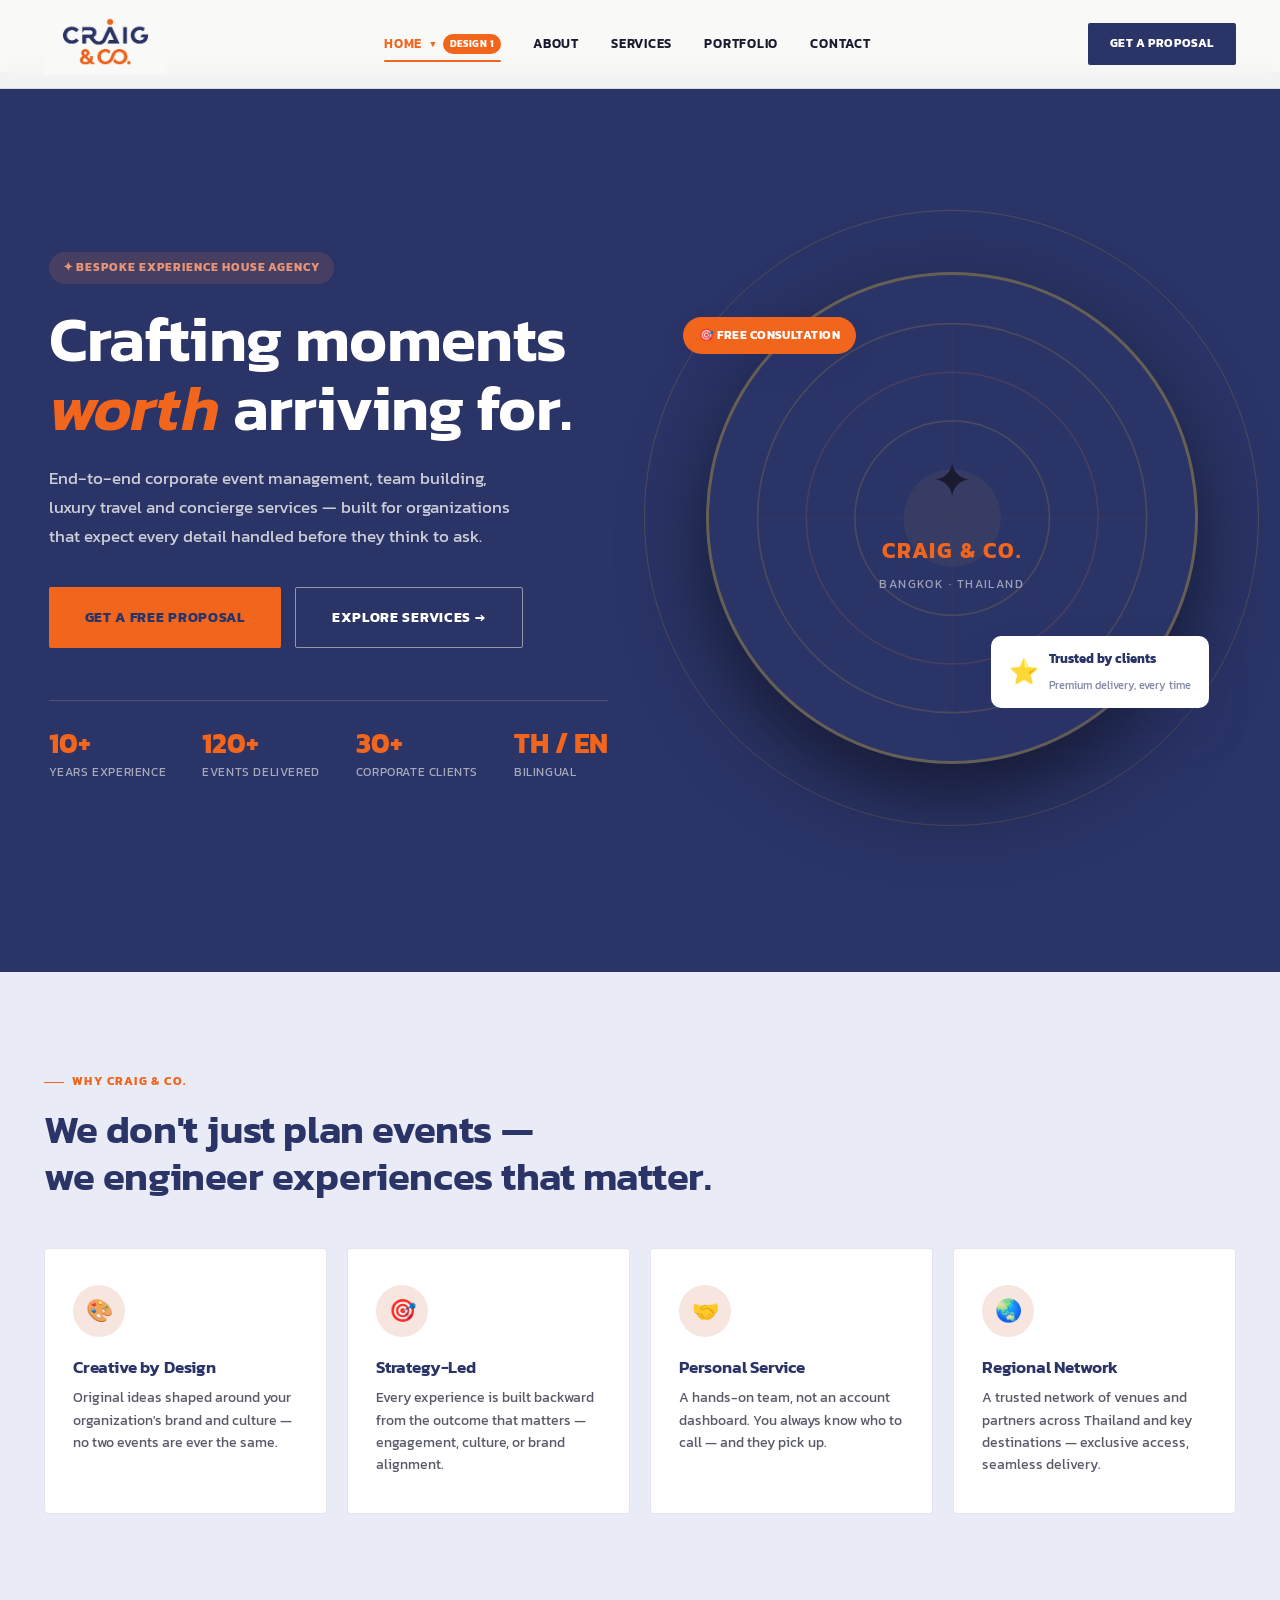
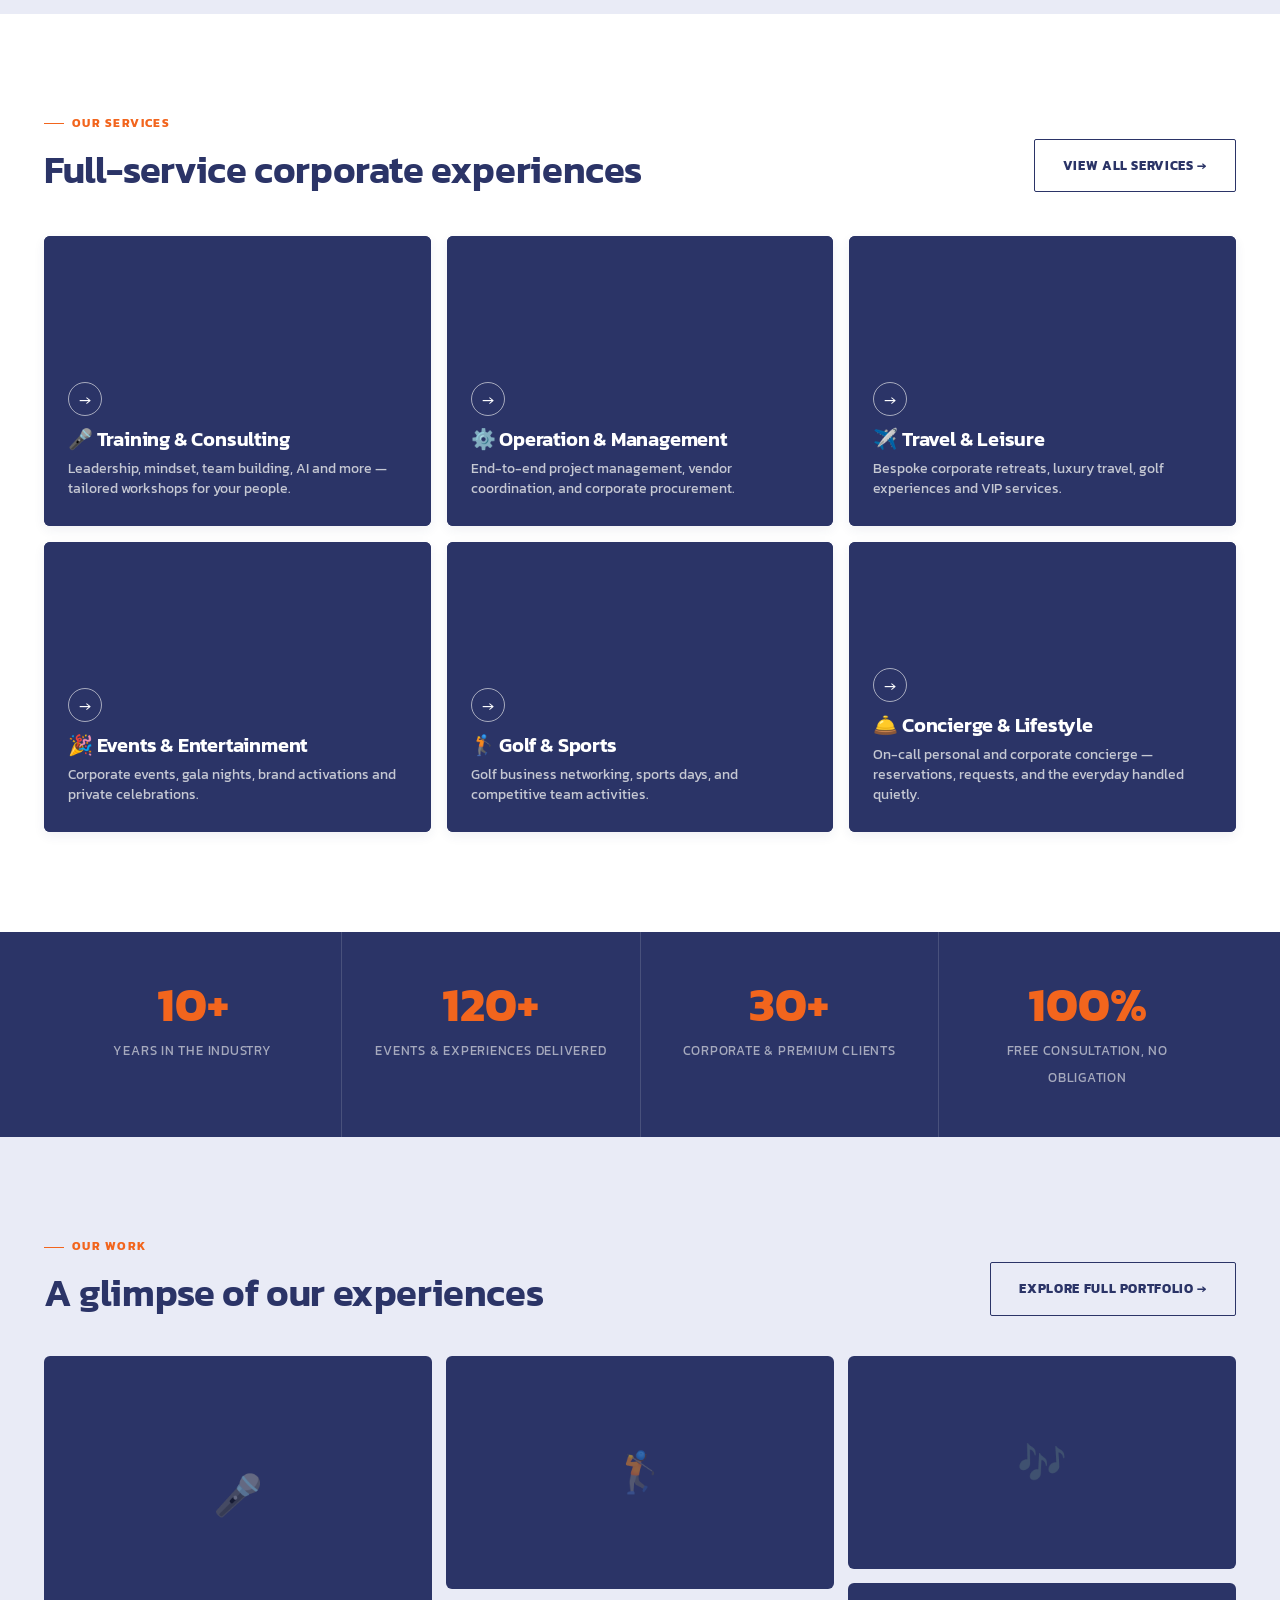
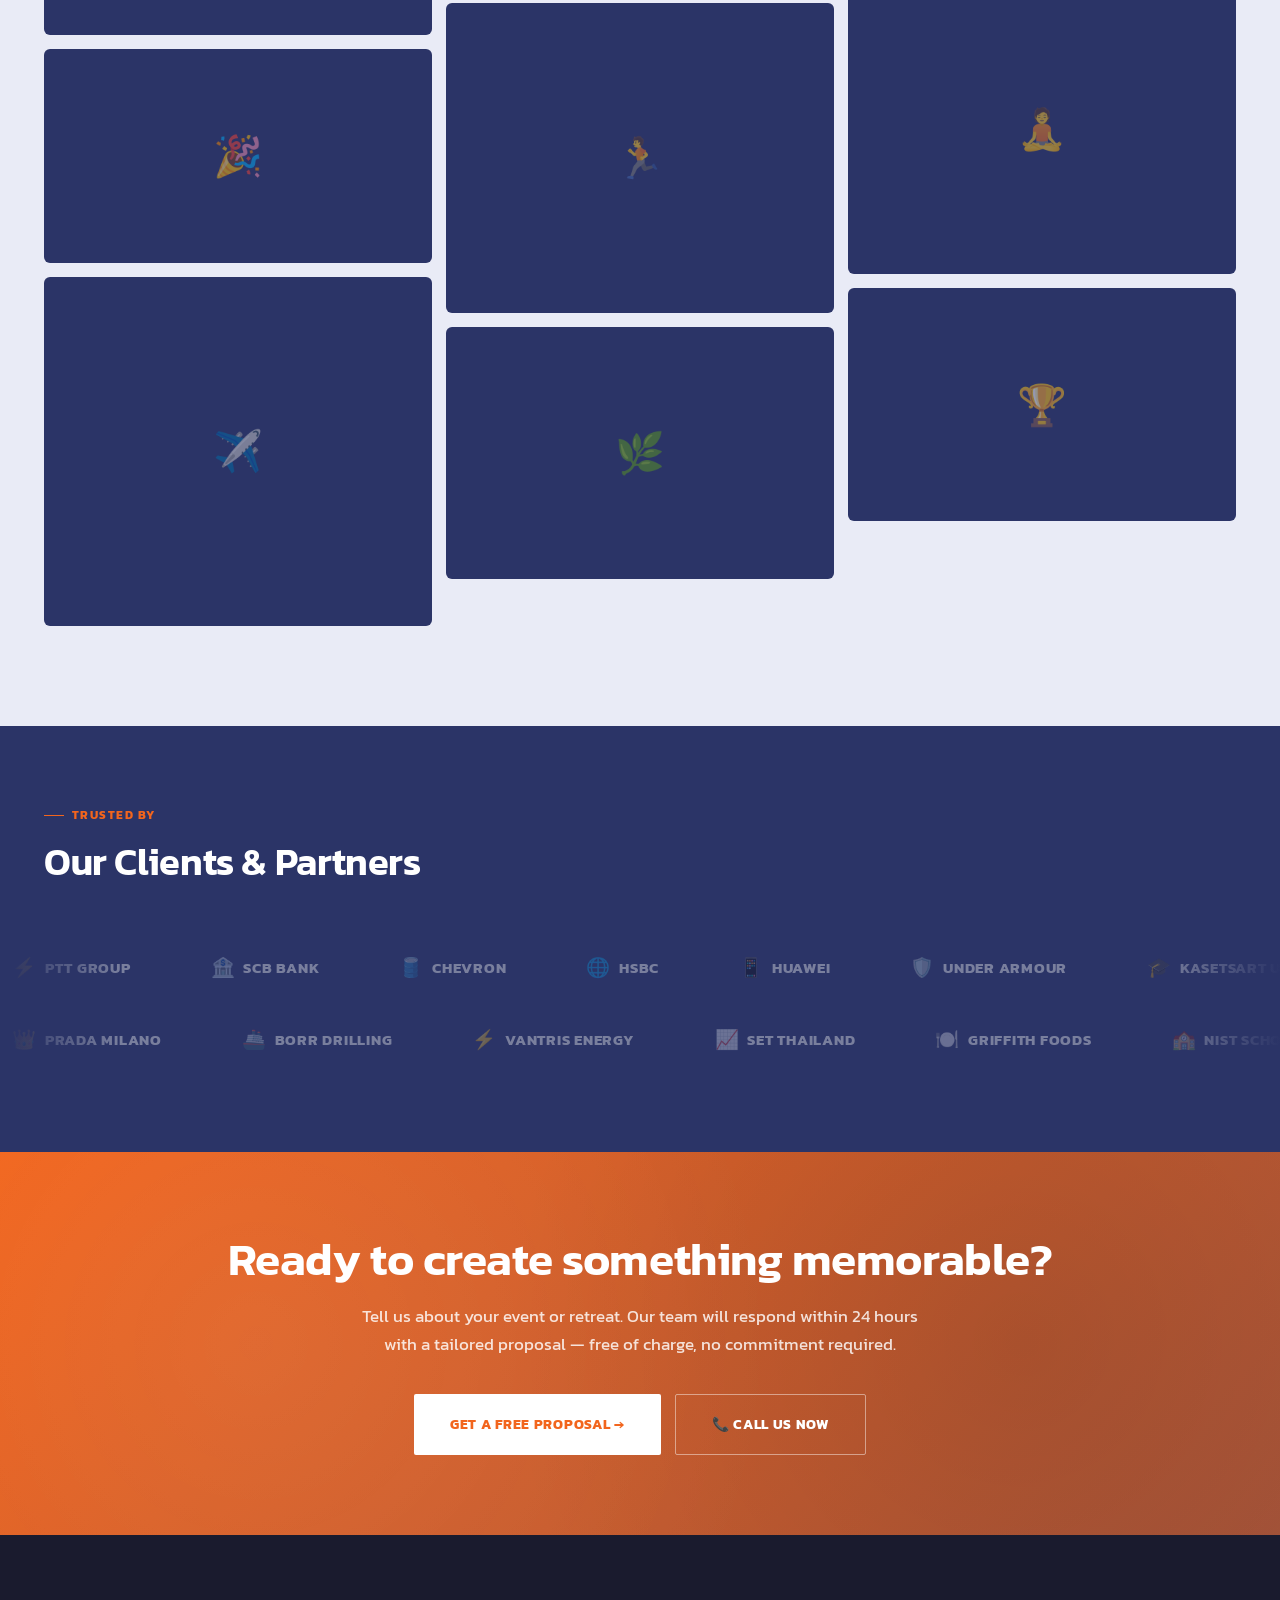
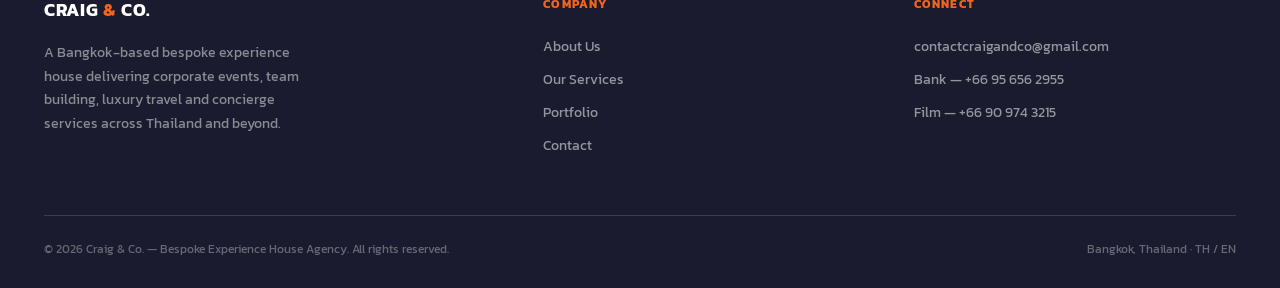
==== commit 3169aa3a: "Initial commit" ====
--- a/index.html
+++ b/index.html
@@ -78,9 +78,9 @@
 
     /* ─── LAYOUT ──────────────────────────────────────────────── */
     .wrap {
-      max-width: 1180px;
+      max-width: 1740px;
       margin: 0 auto;
-      padding: 0 40px;
+      padding: 0 44px;
     }
 
     .wrap-sm {
@@ -110,27 +110,25 @@
       display: flex;
       align-items: center;
       justify-content: space-between;
-      height: 72px;
+      height: 88px;
     }
 
     .logo {
-      font-size: 19px;
-      font-weight: 700;
-      color: var(--navy);
-      letter-spacing: .02em;
-      text-transform: uppercase;
-      display: flex;
-      align-items: center;
-      gap: 6px;
-      transition: opacity .2s;
-    }
-
-    .logo:hover {
-      opacity: .8;
-    }
-
-    .logo .amp {
-      color: var(--terracotta);
+      display: flex;
+      align-items: center;
+      text-decoration: none;
+    }
+
+    .nav-logo-img {
+      height: 62px;
+      width: auto;
+      object-fit: contain;
+      mix-blend-mode: multiply;
+      transition: transform 0.25s ease;
+    }
+
+    .logo:hover .nav-logo-img {
+      transform: scale(1.04);
     }
 
     .navlinks {
@@ -1191,7 +1189,9 @@
   <!-- ── HEADER ─────────────────────────────────────────────────── -->
   <header id="navbar">
     <nav class="wrap">
-      <a href="index.html" class="logo">CRAIG <span class="amp">&</span> CO.</a>
+      <a href="index.html" class="logo" aria-label="Craig &amp; Co. Home">
+        <img src="Website Design.png" alt="Craig &amp; Co." class="nav-logo-img">
+      </a>
       <div class="navlinks">
         <div class="nav-dropdown">
           <a href="index.html" class="active nav-dropdown-trigger">
@@ -1211,6 +1211,14 @@
             <a href="index3.html" class="dropdown-item">
               <div class="opt-title">✦ Design 3: Bold Modern Dark</div>
               <div class="opt-desc">Bento box dark grid & high-contrast style</div>
+            </a>
+            <a href="index4.html" class="dropdown-item">
+              <div class="opt-title">✦ Design 4: Co-Series Layout</div>
+              <div class="opt-desc">Warm archetype aesthetic &amp; sequential Co-structure</div>
+            </a>
+            <a href="index5.html" class="dropdown-item">
+              <div class="opt-title">✦ Design 5: Bold Modern Dark Co-Series</div>
+              <div class="opt-desc">Design 4 structure with Design 3 dark palette &amp; CI</div>
             </a>
           </div>
         </div>
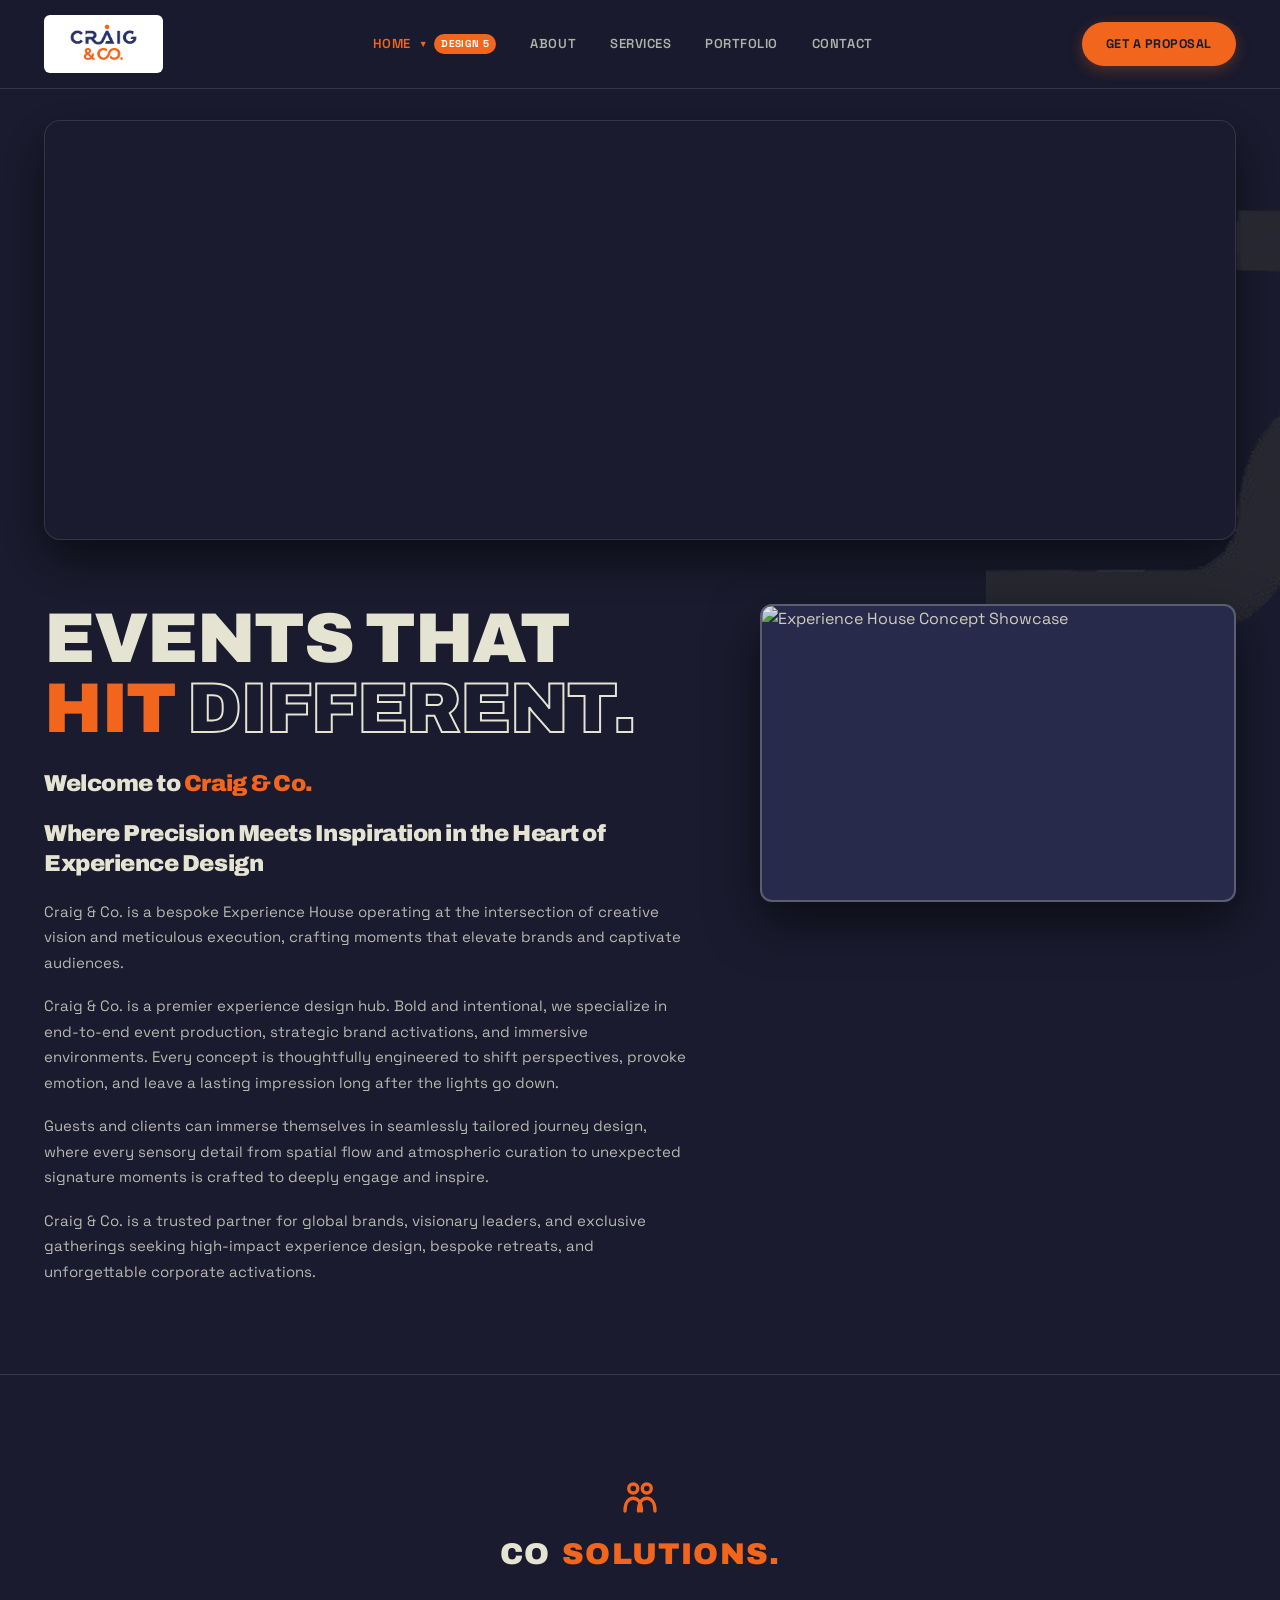
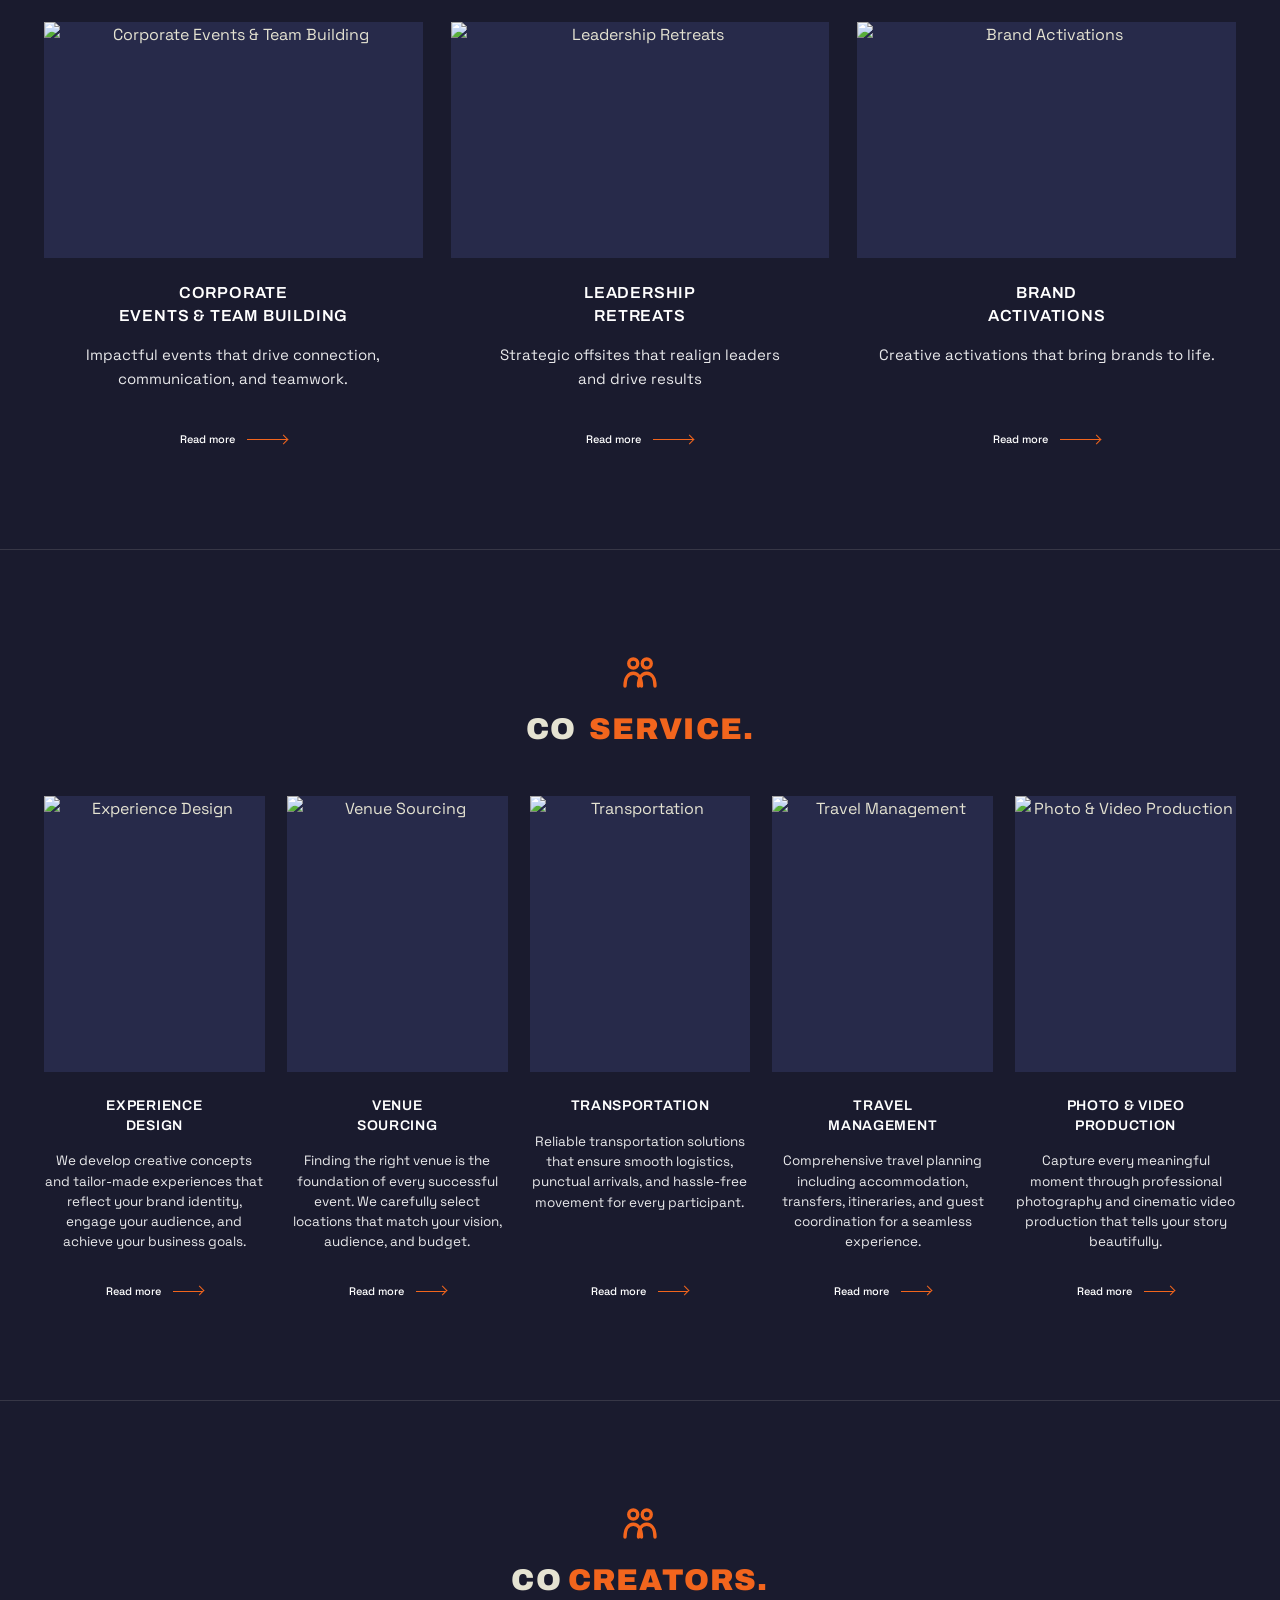
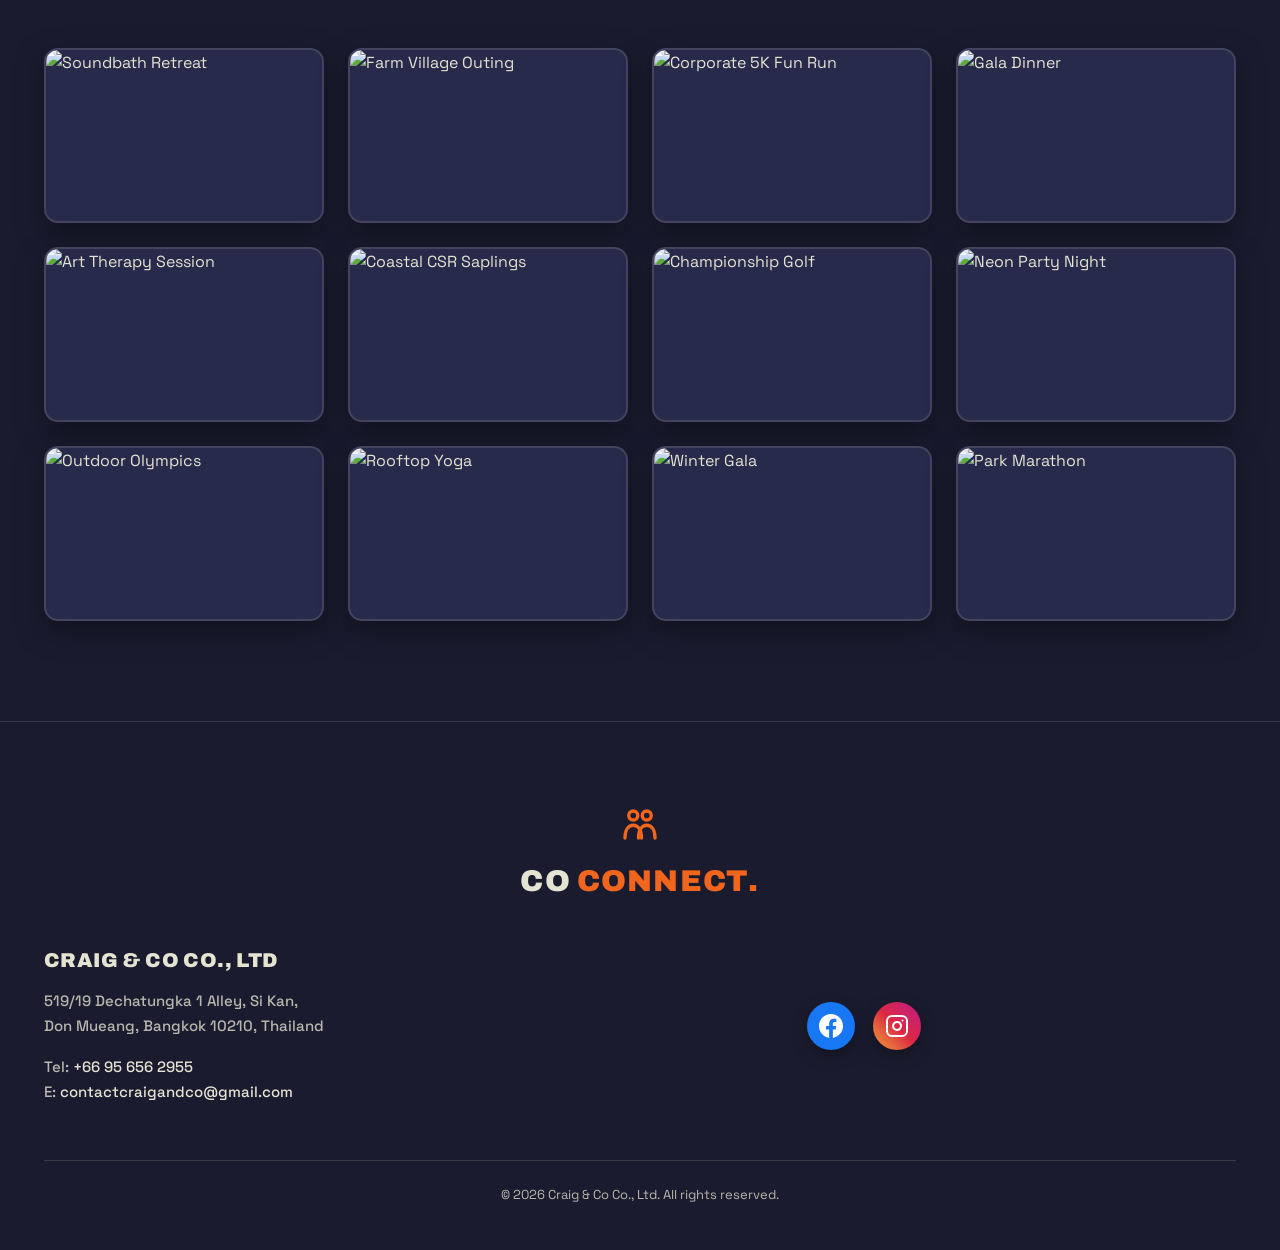
==== commit 2a3dba18: "first commit" ====
--- a/index.html
+++ b/index.html
@@ -2,1653 +2,1705 @@
 <html lang="en">
 
 <head>
-  <meta charset="UTF-8">
-  <meta name="viewport" content="width=device-width, initial-scale=1.0">
-  <title>Craig & Co. — Bespoke Experience House Agency | Bangkok</title>
-  <meta name="description"
-    content="Craig & Co. specializes in bespoke corporate event management, team building, luxury travel, and concierge services across Thailand and key destinations.">
-  <link rel="preconnect" href="https://fonts.googleapis.com">
-  <link rel="preconnect" href="https://fonts.gstatic.com" crossorigin>
-  <link
-    href="https://fonts.googleapis.com/css2?family=Kanit:ital,wght@0,300;0,400;0,500;0,600;0,700;0,800;1,400;1,600&display=swap"
-    rel="stylesheet">
-  <style>
-    /* ─── TOKENS ──────────────────────────────────────────────── */
-    :root {
-      --navy: #2B3467;
-      --navy-deep: #1A1B2E;
-      --navy-light: #5A6293;
-      --gold: #F2651D;
-      --gold-light: #F8C89A;
-      --charcoal: #1A1B2E;
-      --cream: #FFFFFF;
-      --cream-2: #E9EBF6;
-      --terracotta: #F2651D;
-      --tc-light: #f7e6e0;
-      --line: rgba(43, 52, 103, .12);
-      --line-light: rgba(249, 249, 247, .15);
-      --sh-sm: 0 4px 12px rgba(43, 52, 103, .07);
-      --sh-md: 0 12px 28px rgba(43, 52, 103, .10);
-      --sh-lg: 0 24px 48px rgba(43, 52, 103, .14);
-    }
-
-    /* ─── RESET ───────────────────────────────────────────────── */
-    *,
-    *::before,
-    *::after {
-      margin: 0;
-      padding: 0;
-      box-sizing: border-box;
-    }
-
-    html {
-      scroll-behavior: smooth;
-    }
-
-    body {
-      font-family: 'Kanit', sans-serif;
-      background: var(--cream);
-      color: var(--charcoal);
-      line-height: 1.65;
-      overflow-x: hidden;
-    }
-
-    h1,
-    h2,
-    h3,
-    h4 {
-      font-family: 'Kanit', sans-serif;
-      font-weight: 600;
-      color: var(--navy);
-      line-height: 1.18;
-      letter-spacing: -.01em;
-    }
-
-    a {
-      color: inherit;
-      text-decoration: none;
-    }
-
-    img {
-      display: block;
-      width: 100%;
-      height: 100%;
-      object-fit: cover;
-    }
-
-    /* ─── LAYOUT ──────────────────────────────────────────────── */
-    .wrap {
-      max-width: 1740px;
-      margin: 0 auto;
-      padding: 0 44px;
-    }
-
-    .wrap-sm {
-      max-width: 860px;
-      margin: 0 auto;
-      padding: 0 40px;
-    }
-
-    section {
-      padding: 100px 0;
-    }
-
-    /* ─── NAV ─────────────────────────────────────────────────── */
-    header {
-      position: fixed;
-      top: 0;
-      left: 0;
-      right: 0;
-      z-index: 200;
-      background: rgba(249, 249, 247, .96);
-      backdrop-filter: blur(14px);
-      border-bottom: 1px solid var(--line);
-      transition: all .3s ease;
-    }
-
-    nav.wrap {
-      display: flex;
-      align-items: center;
-      justify-content: space-between;
-      height: 88px;
-    }
-
-    .logo {
-      display: flex;
-      align-items: center;
-      text-decoration: none;
-    }
-
-    .nav-logo-img {
-      height: 62px;
-      width: auto;
-      object-fit: contain;
-      mix-blend-mode: multiply;
-      transition: transform 0.25s ease;
-    }
-
-    .logo:hover .nav-logo-img {
-      transform: scale(1.04);
-    }
-
-    .navlinks {
-      display: flex;
-      gap: 32px;
-      font-size: 13px;
-      font-weight: 600;
-      letter-spacing: .06em;
-      text-transform: uppercase;
-    }
-
-    .navlinks a {
-      position: relative;
-      padding: 4px 0;
-      color: var(--charcoal);
-      transition: color .2s;
-    }
-
-    .navlinks a:hover,
-    .navlinks a.active {
-      color: var(--terracotta);
-    }
-
-    .navlinks a.active::after {
-      content: '';
-      position: absolute;
-      bottom: -3px;
-      left: 0;
-      right: 0;
-      height: 2px;
-      background: var(--terracotta);
-      border-radius: 2px;
-    }
-
-    .navcta {
-      background: var(--navy);
-      color: var(--cream);
-      padding: 11px 22px;
-      border-radius: 2px;
-      font-size: 12px;
-      font-weight: 700;
-      letter-spacing: .05em;
-      text-transform: uppercase;
-      transition: all .25s;
-    }
-
-    /* ─── BUTTONS ─────────────────────────────────────────────── */
-    .btn {
-      display: inline-flex;
-      align-items: center;
-      gap: 8px;
-      padding: 15px 28px;
-      font-size: 13px;
-      font-weight: 700;
-      letter-spacing: .05em;
-      text-transform: uppercase;
-      border-radius: 2px;
-      border: none;
-      cursor: pointer;
-      transition: all .25s;
-    }
-
-    .btn-primary {
-      background: var(--navy);
-      color: var(--cream);
-    }
-
-    .btn-primary:hover {
-      background: var(--terracotta);
-      box-shadow: var(--sh-md);
-    }
-
-    .btn-outline {
-      border: 1.5px solid currentColor;
-      background: transparent;
-    }
-
-    .btn-outline-navy {
-      border: 1.5px solid var(--navy);
-      color: var(--navy);
-    }
-
-    .btn-outline-navy:hover {
-      background: var(--navy);
-      color: var(--cream);
-    }
-
-    .btn-outline-cream {
-      border: 1.5px solid rgba(249, 249, 247, .5);
-      color: var(--cream);
-    }
-
-    .btn-outline-cream:hover {
-      background: rgba(249, 249, 247, .15);
-    }
-
-    .btn-lg {
-      padding: 18px 36px;
-      font-size: 14px;
-    }
-
-    .btn-gold {
-      background: var(--gold);
-      color: var(--navy);
-    }
-
-    .btn-gold:hover {
-      background: #c5a030;
-      transform: translateY(-2px);
-      box-shadow: var(--sh-md);
-    }
-
-    /* ─── PILL / EYEBROW ──────────────────────────────────────── */
-    .pill {
-      display: inline-flex;
-      align-items: center;
-      gap: 8px;
-      background: var(--tc-light);
-      color: var(--terracotta);
-      padding: 6px 14px;
-      border-radius: 30px;
-      font-size: 12px;
-      font-weight: 700;
-      letter-spacing: .08em;
-      text-transform: uppercase;
-      margin-bottom: 20px;
-    }
-
-    .section-label {
-      display: block;
-      font-size: 12px;
-      font-weight: 700;
-      letter-spacing: .12em;
-      text-transform: uppercase;
-      color: var(--terracotta);
-      margin-bottom: 14px;
-    }
-
-    .section-label::before {
-      content: '';
-      display: inline-block;
-      width: 20px;
-      height: 1px;
-      background: var(--terracotta);
-      vertical-align: middle;
-      margin-right: 8px;
-    }
-
-    /* ─── HERO ────────────────────────────────────────────────── */
-    .hero {
-      padding-top: 72px;
-      min-height: 100vh;
-      display: flex;
-      align-items: center;
-      background: var(--navy);
-      position: relative;
-      overflow: hidden;
-    }
-
-    .hero::before {
-      content: '';
-      position: absolute;
-      inset: 0;
-      pointer-events: none;
-    }
-
-    .hero-inner {
-      display: grid;
-      grid-template-columns: 1fr 1fr;
-      gap: 64px;
-      align-items: center;
-      padding: 80px 0 60px;
-      position: relative;
-      z-index: 2;
-    }
-
-    .hero-text .pill {
-      background: rgba(200, 109, 81, .18);
-      color: #e89478;
-    }
-
-    .hero h1 {
-      font-size: clamp(38px, 5.5vw, 64px);
-      color: var(--cream);
-      line-height: 1.08;
-      margin-bottom: 22px;
-    }
-
-    .hero h1 em {
-      font-style: italic;
-      color: var(--gold);
-    }
-
-    .hero-sub {
-      font-size: 17px;
-      color: rgba(249, 249, 247, .78);
-      line-height: 1.7;
-      max-width: 480px;
-      margin-bottom: 36px;
-    }
-
-    .hero-actions {
-      display: flex;
-      gap: 14px;
-      flex-wrap: wrap;
-      margin-bottom: 52px;
-    }
-
-    .hero-stats {
-      display: flex;
-      gap: 36px;
-      flex-wrap: wrap;
-      padding-top: 28px;
-      border-top: 1px solid var(--line-light);
-    }
-
-    .hero-stat strong {
-      display: block;
-      font-size: 28px;
-      font-weight: 700;
-      color: var(--gold);
-      line-height: 1;
-    }
-
-    .hero-stat span {
-      font-size: 12px;
-      color: rgba(249, 249, 247, .6);
-      text-transform: uppercase;
-      letter-spacing: .05em;
-    }
-
-    /* Right column — visual panel */
-    .hero-visual {
-      position: relative;
-      aspect-ratio: 1;
-      display: flex;
-      align-items: center;
-      justify-content: center;
-    }
-
-    .hero-visual-ring {
-      position: absolute;
-      border-radius: 50%;
-      border: 1px solid rgba(212, 175, 55, .2);
-      pointer-events: none;
-    }
-
-    .hero-visual-ring:nth-child(1) {
-      inset: -5%;
-    }
-
-    .hero-visual-ring:nth-child(2) {
-      inset: 8%;
-      border-color: rgba(200, 109, 81, .2);
-    }
-
-    .hero-visual-ring:nth-child(3) {
-      inset: 22%;
-    }
-
-    .hero-visual-img {
-      width: 88%;
-      height: 88%;
-      border-radius: 50%;
-      overflow: hidden;
-      position: relative;
-      z-index: 2;
-      border: 3px solid rgba(212, 175, 55, .35);
-      box-shadow: 0 32px 80px rgba(0, 0, 0, .5);
-      background: var(--navy);
-      display: flex;
-      align-items: center;
-      justify-content: center;
-    }
-
-    .hero-badge {
-      position: absolute;
-      bottom: 16%;
-      right: 4%;
-      background: var(--cream);
-      color: var(--navy);
-      padding: 12px 18px;
-      border-radius: 10px;
-      box-shadow: var(--sh-lg);
-      z-index: 10;
-      display: flex;
-      align-items: center;
-      gap: 10px;
-      min-width: 160px;
-    }
-
-    .hero-badge .icon {
-      font-size: 1.5rem;
-    }
-
-    .hero-badge strong {
-      display: block;
-      font-size: 13px;
-    }
-
-    .hero-badge span {
-      font-size: 11px;
-      opacity: .6;
-    }
-
-    .hero-float {
-      position: absolute;
-      top: 14%;
-      left: 2%;
-      background: var(--terracotta);
-      color: #fff;
-      padding: 9px 16px;
-      border-radius: 24px;
-      font-size: 12px;
-      font-weight: 700;
-      letter-spacing: .04em;
-      text-transform: uppercase;
-      z-index: 10;
-      box-shadow: var(--sh-md);
-      animation: float 3s ease-in-out infinite;
-    }
-
-    @keyframes float {
-      0%, 100% { transform: translateY(0) }
-      50% { transform: translateY(-8px) }
-    }
-
-    @media(max-width:860px) {
-      .hero-inner {
-        grid-template-columns: 1fr;
-        gap: 40px;
-        padding: 60px 0 40px;
-      }
-
-      .hero-visual {
-        width: 80%;
-        margin: 0 auto;
-      }
-    }
-
-    /* ─── WHY US ──────────────────────────────────────────────── */
-    .why {
-      background: var(--cream-2);
-    }
-
-    .why-grid {
-      display: grid;
-      grid-template-columns: repeat(4, 1fr);
-      gap: 20px;
-      margin-top: 48px;
-    }
-
-    .why-card {
-      background: var(--cream);
-      border: 1px solid var(--line);
-      border-radius: 4px;
-      padding: 36px 28px;
-      transition: all .3s cubic-bezier(.16, 1, .3, 1);
-      position: relative;
-      overflow: hidden;
-    }
-
-    .why-card::before {
-      content: '';
-      position: absolute;
-      top: 0;
-      left: 0;
-      right: 0;
-      height: 3px;
-      background: var(--terracotta);
-      transform: scaleX(0);
-      transform-origin: left;
-      transition: transform .35s ease;
-    }
-
-    .why-card:hover {
-      transform: translateY(-6px);
-      box-shadow: var(--sh-md);
-    }
-
-    .why-card:hover::before {
-      transform: scaleX(1);
-    }
-
-    .why-icon {
-      width: 52px;
-      height: 52px;
-      border-radius: 50%;
-      background: var(--tc-light);
-      color: var(--terracotta);
-      display: flex;
-      align-items: center;
-      justify-content: center;
-      font-size: 22px;
-      margin-bottom: 20px;
-    }
-
-    .why-card h3 {
-      font-size: 17px;
-      margin-bottom: 10px;
-    }
-
-    .why-card p {
-      font-size: 14px;
-      opacity: .72;
-      line-height: 1.6;
-    }
-
-    @media(max-width:900px) {
-      .why-grid {
-        grid-template-columns: repeat(2, 1fr);
-      }
-    }
-
-    @media(max-width:540px) {
-      .why-grid {
-        grid-template-columns: 1fr;
-      }
-    }
-
-    /* ─── SERVICES ────────────────────────────────────────────── */
-    .services {
-      background: var(--cream);
-    }
-
-    .services-header {
-      display: flex;
-      justify-content: space-between;
-      align-items: flex-end;
-      margin-bottom: 44px;
-      flex-wrap: wrap;
-      gap: 16px;
-    }
-
-    .srv-grid {
-      display: grid;
-      grid-template-columns: repeat(3, 1fr);
-      gap: 16px;
-    }
-
-    .srv-card {
-      position: relative;
-      border-radius: 6px;
-      overflow: hidden;
-      cursor: pointer;
-      aspect-ratio: 4/3;
-      background: var(--navy);
-      box-shadow: var(--sh-sm);
-      transition: all .35s cubic-bezier(.16, 1, .3, 1);
-    }
-
-    .srv-card:hover {
-      transform: translateY(-6px);
-      box-shadow: var(--sh-lg);
-    }
-
-    .srv-card-bg {
-      position: absolute;
-      inset: 0;
-      background-size: cover;
-      background-position: center;
-      transition: transform .5s ease;
-    }
-
-    .srv-card:hover .srv-card-bg {
-      transform: scale(1.06);
-    }
-
-    .srv-overlay {
-      position: absolute;
-      inset: 0;
-      background: var(--navy);
-      display: flex;
-      flex-direction: column;
-      justify-content: flex-end;
-      padding: 28px 24px;
-    }
-
-    .srv-arrow {
-      display: inline-flex;
-      align-items: center;
-      justify-content: center;
-      width: 34px;
-      height: 34px;
-      border-radius: 50%;
-      border: 1.5px solid rgba(249, 249, 247, .6);
-      color: var(--cream);
-      font-size: 16px;
-      margin-bottom: 12px;
-      transform: translateX(0);
-      transition: all .25s ease;
-    }
-
-    .srv-card:hover .srv-arrow {
-      background: var(--terracotta);
-      border-color: var(--terracotta);
-      transform: translateX(4px);
-    }
-
-    .srv-overlay h3 {
-      font-size: 20px;
-      color: var(--cream);
-      margin-bottom: 6px;
-    }
-
-    .srv-overlay p {
-      font-size: 13.5px;
-      color: rgba(249, 249, 247, .75);
-      line-height: 1.5;
-    }
-
-    @media(max-width:860px) {
-      .srv-grid {
-        grid-template-columns: repeat(2, 1fr);
-      }
-    }
-
-    @media(max-width:540px) {
-      .srv-grid {
-        grid-template-columns: 1fr;
-      }
-    }
-
-    /* ─── STATS BAR ───────────────────────────────────────────── */
-    .stats-bar {
-      background: var(--navy);
-      padding: 0;
-    }
-
-    .stats-inner {
-      display: flex;
-      flex-wrap: wrap;
-    }
-
-    .stat-item {
-      flex: 1;
-      min-width: 160px;
-      padding: 48px 32px;
-      border-right: 1px solid var(--line-light);
-      text-align: center;
-    }
-
-    .stat-item:last-child {
-      border-right: none;
-    }
-
-    .stat-item strong {
-      display: block;
-      font-size: clamp(32px, 4vw, 48px);
-      font-weight: 700;
-      color: var(--gold);
-      line-height: 1;
-      margin-bottom: 8px;
-    }
-
-    .stat-item span {
-      font-size: 13px;
-      color: rgba(249, 249, 247, .6);
-      text-transform: uppercase;
-      letter-spacing: .06em;
-    }
-
-    @media(max-width:640px) {
-      .stat-item {
-        border-right: none;
-        border-bottom: 1px solid var(--line-light);
-      }
-
-      .stat-item:last-child {
-        border-bottom: none;
-      }
-    }
-
-    /* ─── PORTFOLIO GALLERY ───────────────────────────────────── */
-    .portfolio {
-      background: var(--cream-2);
-    }
-
-    .portfolio-header {
-      display: flex;
-      justify-content: space-between;
-      align-items: flex-end;
-      margin-bottom: 40px;
-      flex-wrap: wrap;
-      gap: 16px;
-    }
-
-    #pf-grid {
-      columns: 3;
-      column-gap: 14px;
-    }
-
-    .pf-item {
-      break-inside: avoid;
-      margin-bottom: 14px;
-      border-radius: 6px;
-      overflow: hidden;
-      cursor: pointer;
-      position: relative;
-    }
-
-    .pf-item img {
-      width: 100%;
-      display: block;
-      height: auto;
-      transition: transform .4s ease, filter .4s ease;
-    }
-
-    .pf-item:hover img {
-      transform: scale(1.04);
-      filter: brightness(.82);
-    }
-
-    .pf-caption {
-      position: absolute;
-      bottom: 0;
-      left: 0;
-      right: 0;
-      background: linear-gradient(0deg, rgba(17, 27, 48, .85) 0%, transparent 100%);
-      padding: 20px 16px 14px;
-      opacity: 0;
-      transition: opacity .3s ease;
-      color: var(--cream);
-      font-size: 13px;
-      font-weight: 600;
-      text-transform: uppercase;
-      letter-spacing: .04em;
-    }
-
-    .pf-item:hover .pf-caption {
-      opacity: 1;
-    }
-
-    .pf-placeholder {
-      width: 100%;
-      display: block;
-      background: var(--navy);
-      position: relative;
-      overflow: hidden;
-    }
-
-    @media(max-width:768px) {
-      #pf-grid {
-        columns: 2;
-      }
-    }
-
-    @media(max-width:480px) {
-      #pf-grid {
-        columns: 1;
-      }
-    }
-
-    /* ─── LIGHTBOX ────────────────────────────────────────────── */
-    #cc-lb {
-      display: none;
-      position: fixed;
-      inset: 0;
-      z-index: 9999;
-      background: rgba(0, 0, 0, .93);
-      align-items: center;
-      justify-content: center;
-      padding: 20px;
-    }
-
-    #cc-lb.open {
-      display: flex;
-    }
-
-    #cc-lb-img {
-      max-width: 90vw;
-      max-height: 90vh;
-      border-radius: 8px;
-      object-fit: contain;
-      box-shadow: 0 32px 80px rgba(0, 0, 0, .6);
-    }
-
-    .lb-btn {
-      position: absolute;
-      top: 50%;
-      transform: translateY(-50%);
-      background: rgba(255, 255, 255, .12);
-      border: none;
-      color: #fff;
-      font-size: 1.8rem;
-      width: 48px;
-      height: 48px;
-      border-radius: 50%;
-      cursor: pointer;
-      display: flex;
-      align-items: center;
-      justify-content: center;
-      transition: background .2s;
-    }
-
-    .lb-btn:hover {
-      background: var(--terracotta);
-    }
-
-    .lb-prev {
-      left: 16px;
-    }
-
-    .lb-next {
-      right: 16px;
-    }
-
-    .lb-close {
-      position: absolute;
-      top: 16px;
-      right: 16px;
-      background: rgba(255, 255, 255, .12);
-      border: none;
-      color: #fff;
-      font-size: 1rem;
-      width: 40px;
-      height: 40px;
-      border-radius: 50%;
-      cursor: pointer;
-      display: flex;
-      align-items: center;
-      justify-content: center;
-      transition: background .2s;
-    }
-
-    .lb-close:hover {
-      background: var(--terracotta);
-    }
-
-    /* ─── CLIENTS MARQUEE ─────────────────────────────────────── */
-    .clients {
-      background: var(--navy);
-      padding: 80px 0;
-      overflow: hidden;
-    }
-
-    .clients .section-label {
-      color: var(--gold);
-    }
-
-    .clients h2 {
-      color: var(--cream);
-      margin-bottom: 4px;
-    }
-
-    .clients-head {
-      margin-bottom: 52px;
-    }
-
-    .marquee-wrap {
-      position: relative;
-      overflow: hidden;
-      display: flex;
-      flex-direction: column;
-      gap: 28px;
-      padding: 10px 0;
-    }
-
-    .marquee-wrap::before,
-    .marquee-wrap::after {
-      content: '';
-      position: absolute;
-      top: 0;
-      bottom: 0;
-      width: 120px;
-      z-index: 5;
-      pointer-events: none;
-    }
-
-    .marquee-wrap::before {
-      left: 0;
-      background: linear-gradient(90deg, var(--navy), transparent);
-    }
-
-    .marquee-wrap::after {
-      right: 0;
-      background: linear-gradient(270deg, var(--navy), transparent);
-    }
-
-    .marquee-track {
-      display: flex;
-      align-items: center;
-      gap: 56px;
-      width: max-content;
-      user-select: none;
-    }
-
-    .track-l {
-      animation: mLeft 40s linear infinite;
-    }
-
-    .track-r {
-      animation: mRight 36s linear infinite;
-    }
-
-    .marquee-wrap:hover .marquee-track {
-      animation-play-state: paused;
-    }
-
-    @keyframes mLeft {
-      0% { transform: translateX(0) }
-      100% { transform: translateX(-50%) }
-    }
-
-    @keyframes mRight {
-      0% { transform: translateX(-50%) }
-      100% { transform: translateX(0) }
-    }
-
-    .brand-item {
-      display: flex;
-      align-items: center;
-      gap: 8px;
-      font-size: 15px;
-      font-weight: 700;
-      letter-spacing: .05em;
-      text-transform: uppercase;
-      color: rgba(249, 249, 247, .38);
-      white-space: nowrap;
-      transition: color .3s, transform .3s;
-      padding: 6px 12px;
-    }
-
-    .brand-item .bico {
-      font-size: 1.2rem;
-      opacity: .8;
-    }
-
-    .brand-item:hover {
-      color: var(--gold);
-      transform: scale(1.1);
-    }
-
-    /* ─── CTA BANNER ──────────────────────────────────────────── */
-    .cta-banner {
-      background: linear-gradient(135deg, var(--terracotta) 0%, #a8553a 100%);
-      padding: 80px 0;
-      text-align: center;
-      position: relative;
-      overflow: hidden;
-    }
-
-    .cta-banner::before {
-      content: '';
-      position: absolute;
-      inset: 0;
-      background: radial-gradient(circle at 20% 50%, rgba(255, 255, 255, .06) 0%, transparent 50%),
-        radial-gradient(circle at 80% 50%, rgba(0, 0, 0, .1) 0%, transparent 50%);
-      pointer-events: none;
-    }
-
-    .cta-banner h2 {
-      color: #fff;
-      font-size: clamp(28px, 4vw, 46px);
-      margin-bottom: 16px;
-      position: relative;
-      z-index: 2;
-    }
-
-    .cta-banner p {
-      font-size: 17px;
-      color: rgba(255, 255, 255, .82);
-      max-width: 580px;
-      margin: 0 auto 36px;
-      position: relative;
-      z-index: 2;
-    }
-
-    .cta-actions {
-      display: flex;
-      gap: 14px;
-      justify-content: center;
-      flex-wrap: wrap;
-      position: relative;
-      z-index: 2;
-    }
-
-    .btn-white {
-      background: #fff;
-      color: var(--terracotta);
-    }
-
-    .btn-white:hover {
-      background: var(--cream-2);
-      transform: translateY(-2px);
-      box-shadow: 0 8px 24px rgba(0, 0, 0, .25);
-    }
-
-    /* ─── FOOTER ──────────────────────────────────────────────── */
-    footer {
-      background: var(--navy-deep);
-      padding: 60px 0 28px;
-    }
-
-    .footer-grid {
-      display: grid;
-      grid-template-columns: 1.4fr 1fr 1fr;
-      gap: 48px;
-      padding-bottom: 48px;
-      border-bottom: 1px solid var(--line-light);
-    }
-
-    .footer-brand p {
-      font-size: 14px;
-      color: rgba(249, 249, 247, .5);
-      line-height: 1.7;
-      margin-top: 16px;
-      max-width: 260px;
-    }
-
-    .footer-col h5 {
-      font-size: 12px;
-      font-weight: 700;
-      letter-spacing: .1em;
-      text-transform: uppercase;
-      color: var(--gold);
-      margin-bottom: 20px;
-    }
-
-    .footer-col a {
-      display: block;
-      font-size: 14px;
-      color: rgba(249, 249, 247, .55);
-      margin-bottom: 10px;
-      transition: color .2s;
-    }
-
-    .footer-col a:hover {
-      color: var(--cream);
-    }
-
-    .footer-bottom {
-      display: flex;
-      justify-content: space-between;
-      align-items: center;
-      flex-wrap: wrap;
-      gap: 10px;
-      padding-top: 24px;
-      font-size: 12px;
-      color: rgba(249, 249, 247, .35);
-    }
-
-    .footer-name {
-      font-size: 18px;
-      font-weight: 700;
-      color: var(--cream);
-      letter-spacing: .04em;
-      text-transform: uppercase;
-    }
-
-    .footer-name .amp {
-      color: var(--terracotta);
-    }
-
-    /* ─── DESIGN SWITCHER DROPDOWN ────────────────────────────── */
-    .nav-dropdown {
-      position: relative;
-      display: inline-flex;
-      align-items: center;
-    }
-
-    .nav-dropdown-trigger {
-      display: inline-flex;
-      align-items: center;
-      gap: 6px;
-      cursor: pointer;
-    }
-
-    .design-tag {
-      font-size: 10px;
-      font-weight: 700;
-      background: var(--terracotta);
-      color: #ffffff;
-      padding: 2px 7px;
-      border-radius: 10px;
-      text-transform: uppercase;
-      letter-spacing: 0.04em;
-    }
-
-    .dropdown-menu {
-      position: absolute;
-      top: 100%;
-      left: -10px;
-      width: 270px;
-      background: #FFFFFF;
-      border: 1px solid rgba(43, 52, 103, 0.16);
-      border-radius: 8px;
-      box-shadow: 0 16px 36px rgba(0, 0, 0, 0.22);
-      padding: 8px 0;
-      opacity: 0;
-      visibility: hidden;
-      transform: translateY(10px);
-      transition: all 0.25s cubic-bezier(0.16, 1, 0.3, 1);
-      z-index: 300;
-      text-align: left;
-    }
-
-    .nav-dropdown:hover .dropdown-menu {
-      opacity: 1;
-      visibility: visible;
-      transform: translateY(6px);
-    }
-
-    .dropdown-header-title {
-      font-size: 10px;
-      font-weight: 700;
-      letter-spacing: 0.08em;
-      text-transform: uppercase;
-      color: #777788;
-      padding: 8px 16px 4px;
-      border-bottom: 1px solid rgba(0, 0, 0, 0.08);
-      margin-bottom: 4px;
-    }
-
-    .dropdown-item {
-      display: block;
-      padding: 10px 16px;
-      color: #1A1B2E;
-      transition: all 0.2s;
-      border-left: 3px solid transparent;
-      text-decoration: none;
-    }
-
-    .dropdown-item:hover {
-      background: #F4F5F9;
-      border-left-color: var(--terracotta);
-    }
-
-    .dropdown-item.active {
-      background: rgba(242, 101, 29, 0.09);
-      border-left-color: var(--terracotta);
-    }
-
-    .opt-title {
-      font-size: 13px;
-      font-weight: 700;
-      color: #2B3467;
-      margin-bottom: 2px;
-      text-transform: none;
-    }
-
-    .dropdown-item.active .opt-title {
-      color: var(--terracotta);
-    }
-
-    .opt-desc {
-      font-size: 11px;
-      color: rgba(26, 27, 46, 0.65);
-      line-height: 1.35;
-      text-transform: none;
-      letter-spacing: 0;
-    }
-  </style>
+    <meta charset="UTF-8">
+    <meta name="viewport" content="width=device-width, initial-scale=1.0">
+    <title>Craig &amp; Co. — Bespoke Experience House Agency | Bangkok (Design 5 — Bold Modern Dark Co-Series)</title>
+    <meta name="description"
+        content="Craig &amp; Co. is a bespoke Experience House operating at the intersection of creative vision and meticulous execution, crafting moments that elevate brands and captivate audiences.">
+    <link rel="preconnect" href="https://fonts.googleapis.com">
+    <link rel="preconnect" href="https://fonts.gstatic.com" crossorigin>
+    <link
+        href="https://fonts.googleapis.com/css2?family=Space+Grotesk:wght@400;500;600;700&family=Archivo:wght@600;700;800;900&display=swap"
+        rel="stylesheet">
+    <style>
+        /* ─── TOKENS & DESIGN SYSTEM (DESIGN 3 BOLD MODERN DARK CI) ─── */
+        :root {
+            --bg-canvas: #1A1B2E;
+            --bg-card: #272A4A;
+            --bg-card-hover: #31355B;
+            --navy: #E5E3D2;
+            --navy-deep: #FFFFFF;
+            --navy-muted: rgba(229, 227, 210, 0.78);
+            --orange: #F2651D;
+            --orange-hover: #D95412;
+            --orange-light: rgba(242, 101, 29, 0.18);
+            --electric-blue: #607FF3;
+            --white: #FFFFFF;
+            --line: rgba(229, 227, 210, 0.14);
+            --line-strong: rgba(229, 227, 210, 0.28);
+            --radius-sm: 6px;
+            --radius-md: 14px;
+            --radius-lg: 24px;
+            --shadow-subtle: 0 10px 30px rgba(0, 0, 0, 0.35);
+            --shadow-elevated: 0 20px 50px rgba(0, 0, 0, 0.55);
+            --transition-smooth: 0.35s cubic-bezier(0.16, 1, 0.3, 1);
+        }
+
+        /* ─── RESET & BASE ─────────────────────────────────────────── */
+        *,
+        *::before,
+        *::after {
+            margin: 0;
+            padding: 0;
+            box-sizing: border-box;
+        }
+
+        html {
+            scroll-behavior: smooth;
+            font-size: 16px;
+        }
+
+        body {
+            font-family: 'Space Grotesk', -apple-system, BlinkMacSystemFont, sans-serif;
+            background-color: var(--bg-canvas);
+            color: var(--navy);
+            line-height: 1.6;
+            overflow-x: hidden;
+            -webkit-font-smoothing: antialiased;
+        }
+
+        h1,
+        h2,
+        h3,
+        h4,
+        .font-heading {
+            font-family: 'Archivo', sans-serif;
+            font-weight: 800;
+            color: var(--navy);
+            line-height: 1.15;
+            letter-spacing: -0.02em;
+        }
+
+        a {
+            color: inherit;
+            text-decoration: none;
+        }
+
+        img {
+            display: block;
+            width: 100%;
+            height: 100%;
+            object-fit: cover;
+        }
+
+        .wrap {
+            max-width: 1740px;
+            margin: 0 auto;
+            padding: 0 44px;
+        }
+
+        @media (max-width: 768px) {
+            .wrap {
+                padding: 0 20px;
+            }
+        }
+
+        /* ─── TOP STICKY NAVBAR ─────────────────────────────────────── */
+        header {
+            position: fixed;
+            top: 0;
+            left: 0;
+            right: 0;
+            z-index: 200;
+            background: rgba(26, 27, 46, 0.92);
+            backdrop-filter: blur(16px);
+            -webkit-backdrop-filter: blur(16px);
+            border-bottom: 1px solid var(--line);
+            transition: all 0.3s ease;
+        }
+
+        nav.wrap {
+            display: flex;
+            align-items: center;
+            justify-content: space-between;
+            height: 88px;
+        }
+
+        .nav-brand {
+            display: flex;
+            align-items: center;
+            text-decoration: none;
+        }
+
+        .nav-logo-img {
+            height: 58px;
+            width: auto;
+            object-fit: contain;
+            background: #FFFFFF;
+            padding: 5px 12px;
+            border-radius: 6px;
+            transition: transform 0.25s ease;
+        }
+
+        .nav-brand:hover .nav-logo-img {
+            transform: scale(1.04);
+        }
+
+        .navlinks {
+            display: flex;
+            align-items: center;
+            gap: 34px;
+            font-size: 13px;
+            font-weight: 600;
+            letter-spacing: 0.04em;
+            text-transform: uppercase;
+        }
+
+        .navlinks a {
+            position: relative;
+            padding: 6px 0;
+            color: var(--navy);
+            opacity: 0.75;
+            transition: all 0.2s;
+        }
+
+        .navlinks a:hover,
+        .navlinks a.active {
+            opacity: 1;
+            color: var(--orange);
+        }
+
+        .navcta {
+            background: var(--orange);
+            color: var(--bg-canvas);
+            padding: 12px 24px;
+            font-size: 12.5px;
+            font-weight: 700;
+            letter-spacing: 0.04em;
+            text-transform: uppercase;
+            border-radius: 100px;
+            transition: all 0.25s;
+            box-shadow: 0 4px 14px rgba(242, 101, 29, 0.3);
+        }
+
+        .navcta:hover {
+            background: var(--electric-blue);
+            color: #FFFFFF;
+            transform: translateY(-2px);
+            box-shadow: 0 6px 20px rgba(96, 127, 243, 0.4);
+        }
+
+        /* ─── DESIGN SWITCHER DROPDOWN ────────────────────────────── */
+        .nav-dropdown {
+            position: relative;
+            display: inline-flex;
+            align-items: center;
+        }
+
+        .nav-dropdown-trigger {
+            display: inline-flex;
+            align-items: center;
+            gap: 6px;
+            cursor: pointer;
+        }
+
+        .design-tag {
+            font-size: 10px;
+            font-weight: 700;
+            background: var(--orange);
+            color: #ffffff;
+            padding: 2px 7px;
+            border-radius: 10px;
+            text-transform: uppercase;
+            letter-spacing: 0.04em;
+        }
+
+        .dropdown-menu {
+            position: absolute;
+            top: 100%;
+            left: -10px;
+            width: 290px;
+            background: #222342;
+            border: 1px solid var(--line-strong);
+            border-radius: 12px;
+            box-shadow: 0 20px 45px rgba(0, 0, 0, 0.6);
+            padding: 8px 0;
+            opacity: 0;
+            visibility: hidden;
+            transform: translateY(10px);
+            transition: all 0.25s cubic-bezier(0.16, 1, 0.3, 1);
+            z-index: 300;
+            text-align: left;
+        }
+
+        .nav-dropdown:hover .dropdown-menu {
+            opacity: 1;
+            visibility: visible;
+            transform: translateY(6px);
+        }
+
+        .dropdown-header-title {
+            font-size: 10px;
+            font-weight: 700;
+            letter-spacing: 0.08em;
+            text-transform: uppercase;
+            color: var(--electric-blue);
+            padding: 8px 16px 4px;
+            border-bottom: 1px solid var(--line);
+            margin-bottom: 4px;
+        }
+
+        .dropdown-item {
+            display: block;
+            padding: 10px 16px;
+            color: var(--navy);
+            transition: all 0.2s;
+            border-left: 3px solid transparent;
+            text-decoration: none;
+        }
+
+        .dropdown-item:hover {
+            background: rgba(255, 255, 255, 0.06);
+            border-left-color: var(--orange);
+        }
+
+        .dropdown-item.active {
+            background: rgba(242, 101, 29, 0.15);
+            border-left-color: var(--orange);
+        }
+
+        .opt-title {
+            font-size: 13px;
+            font-weight: 700;
+            color: var(--navy);
+            margin-bottom: 2px;
+            text-transform: none;
+        }
+
+        .dropdown-item.active .opt-title {
+            color: var(--orange);
+        }
+
+        .opt-desc {
+            font-size: 11px;
+            color: var(--navy-muted);
+            line-height: 1.35;
+            text-transform: none;
+            letter-spacing: 0;
+        }
+
+        /* ─── SHARED SECTION HEADER & ICON ─────────────────────────── */
+        .section-header-centered {
+            text-align: center;
+            margin-bottom: 50px;
+            display: flex;
+            flex-direction: column;
+            align-items: center;
+        }
+
+        .co-icon-wrapper {
+            display: flex;
+            align-items: center;
+            justify-content: center;
+            margin-bottom: 14px;
+            transition: transform 0.3s ease;
+        }
+
+        .co-icon-wrapper:hover {
+            transform: scale(1.08);
+        }
+
+        .co-svg-icon {
+            width: 48px;
+            height: 48px;
+        }
+
+        .section-main-title {
+            font-size: clamp(22px, 2.4vw, 30px);
+            font-weight: 900;
+            letter-spacing: 0.04em;
+            text-transform: uppercase;
+            font-family: 'Archivo', sans-serif;
+        }
+
+        .section-main-title .co-part {
+            color: var(--navy);
+            margin-right: 6px;
+        }
+
+        .section-main-title .keyword-part {
+            color: var(--orange);
+        }
+
+        /* ─── SECTION 1: HERO & BESPOKE EXPERIENCE HOUSE ────────────── */
+        .sec-hero {
+            padding-top: 120px;
+            padding-bottom: 90px;
+        }
+
+        .hero-banner-frame {
+            width: 100%;
+            height: 420px;
+            border-radius: 16px;
+            overflow: hidden;
+            margin-bottom: 64px;
+            box-shadow: var(--shadow-elevated);
+            position: relative;
+            background-image: url('https://images.unsplash.com/photo-1511795409834-ef04bbd61622?auto=format&fit=crop&w=1600&q=80');
+            background-attachment: fixed;
+            background-position: center;
+            background-size: cover;
+            background-repeat: no-repeat;
+            border: 1px solid var(--line);
+            filter: grayscale(100%) contrast(125%) brightness(0.85);
+            transition: filter 0.6s ease;
+        }
+
+        .hero-banner-frame:hover {
+            filter: grayscale(60%) contrast(130%) brightness(0.95);
+        }
+
+        .hero-content-split {
+            display: grid;
+            grid-template-columns: 1.15fr 0.85fr;
+            gap: 72px;
+            align-items: start;
+        }
+
+        .hero-narrative h1.hero-house-title {
+            font-size: clamp(40px, 5.5vw, 80px);
+            font-weight: 900;
+            margin-bottom: 24px;
+            color: var(--navy);
+            font-family: 'Archivo', sans-serif;
+            text-transform: uppercase;
+            line-height: 1;
+            letter-spacing: -0.02em;
+        }
+
+        .hero-narrative h1.hero-house-title .c {
+            color: var(--orange);
+        }
+
+        .hero-narrative h1.hero-house-title .o {
+            -webkit-text-stroke: 2px var(--navy);
+            color: transparent;
+        }
+
+        .hero-narrative h2.hero-heading {
+            font-size: clamp(18px, 1.8vw, 24px);
+            font-weight: 900;
+            margin-bottom: 20px;
+            color: var(--navy);
+            font-family: 'Archivo', sans-serif;
+            line-height: 1.3;
+        }
+
+        .hero-narrative .text-orange {
+            color: var(--orange);
+        }
+
+        .hero-paragraphs {
+            display: flex;
+            flex-direction: column;
+            gap: 18px;
+            font-size: 15px;
+            line-height: 1.7;
+            color: var(--navy-muted);
+        }
+
+        .hero-visual-card-wrap {
+            position: relative;
+            display: flex;
+            align-items: flex-start;
+            width: 100%;
+        }
+
+        .hero-feature-card {
+            background: var(--bg-card);
+            border-radius: 12px;
+            overflow: hidden;
+            aspect-ratio: 16/10;
+            width: 100%;
+            position: relative;
+            z-index: 2;
+            box-shadow: var(--shadow-elevated);
+            border: 2px solid var(--line-strong);
+            display: flex;
+            align-items: center;
+            justify-content: center;
+            transition: border-color 0.3s ease;
+        }
+
+        .hero-fixed-arrow {
+            position: fixed;
+            right: -2vw;
+            top: 12vh;
+            width: clamp(150px, 25vw, 400px);
+            z-index: 1;
+            pointer-events: none;
+            opacity: 1;
+        }
+
+        .hero-feature-card img {
+            width: 100%;
+            height: 100%;
+            object-fit: cover;
+            transition: transform 0.6s cubic-bezier(0.16, 1, 0.3, 1), filter 0.5s ease;
+            filter: brightness(0.9);
+        }
+
+        .hero-visual-card-wrap:hover .hero-feature-card img {
+            transform: scale(1.05);
+            filter: brightness(1);
+        }
+
+        /* ── Composite Background Shape Element (from 1.png design) ── */
+        .hero-composite-bg {
+            position: absolute;
+            top: 0;
+            left: 0;
+            right: 0;
+            bottom: 0;
+            z-index: 1;
+            display: block;
+            text-decoration: none;
+        }
+
+        /* Right dark bento block with giant white/orange arrow ↗ */
+        .composite-arrow-block {
+            position: absolute;
+            top: 0;
+            right: 0;
+            width: 110px;
+            bottom: 50px;
+            background: #272A4A;
+            border: 2px solid var(--line-strong);
+            border-radius: 0 12px 12px 0;
+            display: flex;
+            align-items: center;
+            justify-content: center;
+            transition: all 0.3s ease;
+        }
+
+        .composite-arrow-block svg {
+            width: 72px;
+            height: 72px;
+            transition: transform 0.35s cubic-bezier(0.16, 1, 0.3, 1);
+        }
+
+        .hero-composite-bg:hover .composite-arrow-block {
+            background: var(--orange);
+            border-color: var(--orange);
+        }
+
+        .hero-composite-bg:hover .composite-arrow-block svg {
+            transform: translate(6px, -6px) scale(1.08);
+        }
+
+        /* Bottom dark bento stem extending down from center */
+        .composite-stem-bottom {
+            position: absolute;
+            bottom: 0;
+            left: calc(50% - 45px);
+            transform: translateX(-50%);
+            width: 50px;
+            height: 55px;
+            background: #272A4A;
+            border: 2px solid var(--line-strong);
+            border-top: none;
+            border-radius: 0 0 8px 8px;
+            transition: all 0.3s ease;
+        }
+
+        .hero-composite-bg:hover .composite-stem-bottom {
+            background: var(--orange);
+            border-color: var(--orange);
+        }
+
+        @media (max-width: 960px) {
+            .hero-content-split {
+                grid-template-columns: 1fr;
+                gap: 40px;
+            }
+
+            .hero-banner-frame {
+                height: 260px;
+                margin-bottom: 40px;
+                background-attachment: scroll;
+            }
+
+            .hero-visual-card-wrap {
+                padding-right: 0;
+                padding-bottom: 0;
+            }
+
+            .composite-arrow-block {
+                width: 75px;
+                bottom: 40px;
+            }
+
+            .composite-arrow-block svg {
+                width: 48px;
+                height: 48px;
+            }
+
+            .composite-stem-bottom {
+                width: 36px;
+                height: 45px;
+                left: calc(50% - 30px);
+            }
+        }
+
+        /* ─── SECTION 2: CO SOLUTIONS. (4 CARDS) ───────────────────── */
+        .sec-solutions {
+            padding: 100px 0;
+            border-top: 1px solid var(--line);
+        }
+
+        .solutions-grid {
+            display: grid;
+            grid-template-columns: repeat(3, 1fr);
+            gap: 40px 28px;
+        }
+
+        .sol-card {
+            display: flex;
+            flex-direction: column;
+            align-items: center;
+            text-align: center;
+        }
+
+        .sol-media {
+            width: 100%;
+            aspect-ratio: 16/10;
+            margin-bottom: 24px;
+            overflow: hidden;
+            background: #272A4A;
+        }
+
+        .sol-media img {
+            width: 100%;
+            height: 100%;
+            object-fit: cover;
+            transition: transform 0.4s ease;
+        }
+        
+        .sol-card:hover .sol-media img {
+            transform: scale(1.03);
+        }
+
+        .sol-title {
+            color: var(--navy-deep);
+            font-size: 16px;
+            font-weight: 600;
+            text-transform: uppercase;
+            letter-spacing: 0.05em;
+            line-height: 1.4;
+            font-family: 'Archivo', sans-serif;
+            margin-bottom: 16px;
+        }
+
+        .sol-desc {
+            color: var(--navy-deep);
+            font-size: 15px;
+            line-height: 1.6;
+            margin-bottom: 40px;
+            font-family: 'Space Grotesk', sans-serif;
+            opacity: 0.9;
+        }
+
+        .sol-link {
+            display: inline-flex;
+            align-items: center;
+            gap: 12px;
+            font-size: 11px;
+            text-transform: none;
+            font-weight: 500;
+            color: var(--navy-deep);
+            text-decoration: none;
+            margin-top: auto;
+        }
+
+        .sol-link .arrow-line {
+            display: inline-block;
+            width: 40px;
+            height: 1px;
+            background-color: var(--orange);
+            position: relative;
+            transition: width 0.3s ease;
+        }
+
+        .sol-link .arrow-line::after {
+            content: '';
+            position: absolute;
+            right: 0;
+            top: -3.5px;
+            border: solid var(--orange);
+            border-width: 0 1px 1px 0;
+            display: inline-block;
+            padding: 3px;
+            transform: rotate(-45deg);
+        }
+
+        .sol-card:hover .sol-link .arrow-line {
+            width: 60px;
+        }
+
+        .co-card {
+            background: var(--bg-card);
+            border: 2px solid var(--line);
+            border-radius: 16px;
+            padding: 24px;
+            display: flex;
+            flex-direction: column;
+            align-items: center;
+            text-align: center;
+            transition: all var(--transition-smooth);
+        }
+
+        .co-card:hover {
+            background: var(--bg-card-hover);
+            border-color: var(--orange);
+            transform: translateY(-8px);
+            box-shadow: var(--shadow-elevated);
+        }
+
+        .co-card-media {
+            aspect-ratio: 16/10;
+            width: 100%;
+            border-radius: 10px;
+            overflow: hidden;
+            margin-bottom: 22px;
+            box-shadow: var(--shadow-subtle);
+            background: #222;
+        }
+
+        .co-card-media img {
+            transition: transform 0.6s ease;
+            filter: brightness(0.9);
+        }
+
+        .co-card:hover .co-card-media img {
+            transform: scale(1.08);
+            filter: brightness(1.05);
+        }
+
+        .co-card-title {
+            font-size: 18px;
+            font-weight: 800;
+            text-transform: uppercase;
+            letter-spacing: 0.02em;
+            color: var(--navy);
+            margin-bottom: 12px;
+            line-height: 1.25;
+            min-height: 44px;
+            display: flex;
+            align-items: center;
+            justify-content: center;
+            text-align: center;
+            font-family: 'Archivo', sans-serif;
+        }
+
+        .co-card-desc {
+            font-size: 14px;
+            line-height: 1.6;
+            color: var(--navy-muted);
+            margin-bottom: 24px;
+            flex-grow: 1;
+            text-align: center;
+        }
+
+        .co-readmore-link {
+            display: inline-flex;
+            align-items: center;
+            justify-content: center;
+            gap: 8px;
+            font-size: 13px;
+            font-weight: 700;
+            color: var(--electric-blue);
+            transition: color 0.2s ease;
+            margin-top: auto;
+            text-transform: uppercase;
+            letter-spacing: 0.04em;
+        }
+
+        .co-readmore-link .arrow-line {
+            display: inline-block;
+            transition: transform 0.3s ease;
+            color: var(--orange);
+            font-weight: 800;
+        }
+
+        .co-card:hover .co-readmore-link {
+            color: var(--orange);
+        }
+
+        .co-card:hover .co-readmore-link .arrow-line {
+            transform: translateX(8px);
+        }
+
+        @media (max-width: 1024px) {
+            .solutions-grid {
+                grid-template-columns: repeat(2, 1fr);
+                gap: 32px 24px;
+            }
+        }
+
+        @media (max-width: 560px) {
+            .solutions-grid {
+                grid-template-columns: 1fr;
+            }
+
+            .co-card-title {
+                min-height: auto;
+            }
+        }
+
+        /* ─── SECTION 3: CO SERVICE. (5 CARDS) ─────────────────────── */
+        .sec-service {
+            padding: 100px 0;
+            border-top: 1px solid var(--line);
+        }
+
+        .service-grid-5 {
+            display: grid;
+            grid-template-columns: repeat(5, 1fr);
+            gap: 22px;
+        }
+
+        .srv-card {
+            display: flex;
+            flex-direction: column;
+            align-items: center;
+            text-align: center;
+        }
+
+        .srv-media {
+            width: 100%;
+            aspect-ratio: 4/5;
+            margin-bottom: 24px;
+            overflow: hidden;
+            background: #272A4A;
+        }
+
+        .srv-media img {
+            width: 100%;
+            height: 100%;
+            object-fit: cover;
+            transition: transform 0.4s ease;
+        }
+        
+        .srv-card:hover .srv-media img {
+            transform: scale(1.03);
+        }
+
+        .srv-title {
+            color: var(--navy-deep);
+            font-size: 14px;
+            font-weight: 600;
+            text-transform: uppercase;
+            letter-spacing: 0.05em;
+            line-height: 1.4;
+            font-family: 'Archivo', sans-serif;
+            margin-bottom: 16px;
+        }
+
+        .srv-desc {
+            color: var(--navy-deep);
+            font-size: 13.5px;
+            line-height: 1.5;
+            margin-bottom: 30px;
+            font-family: 'Space Grotesk', sans-serif;
+            opacity: 0.9;
+        }
+
+        .srv-link {
+            display: inline-flex;
+            align-items: center;
+            gap: 12px;
+            font-size: 11px;
+            text-transform: none;
+            font-weight: 500;
+            color: var(--navy-deep);
+            text-decoration: none;
+            margin-top: auto;
+        }
+
+        .srv-link .arrow-line {
+            display: inline-block;
+            width: 30px;
+            height: 1px;
+            background-color: var(--orange);
+            position: relative;
+            transition: width 0.3s ease;
+        }
+
+        .srv-link .arrow-line::after {
+            content: '';
+            position: absolute;
+            right: 0;
+            top: -3.5px;
+            border: solid var(--orange);
+            border-width: 0 1px 1px 0;
+            display: inline-block;
+            padding: 3px;
+            transform: rotate(-45deg);
+        }
+
+        .srv-card:hover .srv-link .arrow-line {
+            width: 50px;
+        }
+
+        @media (max-width: 1150px) {
+            .service-grid-5 {
+                grid-template-columns: repeat(3, 1fr);
+                gap: 40px 20px;
+            }
+        }
+
+        @media (max-width: 768px) {
+            .service-grid-5 {
+                grid-template-columns: repeat(2, 1fr);
+            }
+        }
+
+        @media (max-width: 520px) {
+            .service-grid-5 {
+                grid-template-columns: 1fr;
+            }
+        }
+
+        /* ─── SECTION 4: CO CREATORS. (12 GALLERY GRID) ────────────── */
+        .sec-creators {
+            padding: 100px 0;
+            border-top: 1px solid var(--line);
+        }
+
+        .creators-gallery-grid {
+            display: grid;
+            grid-template-columns: repeat(4, 1fr);
+            gap: 24px;
+        }
+
+        .creator-item {
+            position: relative;
+            border-radius: 14px;
+            overflow: hidden;
+            aspect-ratio: 16/10;
+            background: #272A4A;
+            cursor: pointer;
+            box-shadow: var(--shadow-subtle);
+            border: 2px solid var(--line);
+            transition: border-color 0.3s ease;
+        }
+
+        .creator-item:hover {
+            border-color: var(--orange);
+        }
+
+        .creator-item img {
+            transition: transform 0.6s cubic-bezier(0.16, 1, 0.3, 1), filter 0.4s ease;
+        }
+
+        .creator-item:hover img {
+            transform: scale(1.08);
+            filter: brightness(0.85);
+        }
+
+        .creator-item-overlay {
+            position: absolute;
+            inset: 0;
+            background: linear-gradient(0deg, rgba(26, 27, 46, 0.95) 0%, rgba(26, 27, 46, 0.3) 65%, transparent 100%);
+            display: flex;
+            flex-direction: column;
+            justify-content: flex-end;
+            padding: 20px;
+            opacity: 0;
+            transform: translateY(8px);
+            transition: all 0.3s cubic-bezier(0.16, 1, 0.3, 1);
+        }
+
+        .creator-item:hover .creator-item-overlay {
+            opacity: 1;
+            transform: translateY(0);
+        }
+
+        .creator-tag {
+            font-size: 10px;
+            font-weight: 700;
+            letter-spacing: 0.08em;
+            text-transform: uppercase;
+            color: var(--orange);
+            margin-bottom: 4px;
+        }
+
+        .creator-caption {
+            font-size: 14px;
+            font-weight: 700;
+            color: var(--white);
+            line-height: 1.3;
+        }
+
+        @media (max-width: 1024px) {
+            .creators-gallery-grid {
+                grid-template-columns: repeat(3, 1fr);
+            }
+        }
+
+        @media (max-width: 720px) {
+            .creators-gallery-grid {
+                grid-template-columns: repeat(2, 1fr);
+                gap: 16px;
+            }
+        }
+
+        @media (max-width: 440px) {
+            .creators-gallery-grid {
+                grid-template-columns: 1fr;
+            }
+        }
+
+        /* ─── SECTION 5: CO CONNECT. (FOOTER CONTACT) ──────────────── */
+        .sec-connect {
+            padding: 80px 0 44px;
+            border-top: 1px solid var(--line);
+            background-color: var(--bg-canvas);
+        }
+
+        .connect-wrap {
+            max-width: 1740px;
+            margin: 0 auto;
+            padding: 0 44px;
+        }
+
+        .connect-split {
+            display: grid;
+            grid-template-columns: 1.25fr 0.75fr;
+            align-items: center;
+            margin-top: 40px;
+            gap: 48px;
+        }
+
+        .connect-info {
+            max-width: 600px;
+        }
+
+        .connect-company-name {
+            font-size: 20px;
+            font-weight: 900;
+            text-transform: uppercase;
+            letter-spacing: 0.02em;
+            color: var(--navy);
+            margin-bottom: 16px;
+            line-height: 1.25;
+            font-family: 'Archivo', sans-serif;
+        }
+
+        .connect-address {
+            font-size: 15px;
+            color: var(--navy-muted);
+            line-height: 1.65;
+            margin-bottom: 16px;
+            font-weight: 500;
+        }
+
+        .connect-direct {
+            font-size: 15px;
+            color: var(--navy-muted);
+            line-height: 1.65;
+            font-weight: 500;
+        }
+
+        .connect-direct p {
+            margin: 0;
+        }
+
+        .connect-direct a {
+            color: var(--navy);
+            text-decoration: none;
+            transition: color 0.2s ease;
+        }
+
+        .connect-direct a:hover {
+            color: var(--orange);
+        }
+
+        .connect-social-wrapper {
+            display: flex;
+            align-items: center;
+            justify-content: flex-start;
+        }
+
+        .connect-social-group {
+            display: flex;
+            align-items: center;
+            gap: 18px;
+        }
+
+        .social-btn {
+            display: inline-flex;
+            align-items: center;
+            justify-content: center;
+            width: 48px;
+            height: 48px;
+            transition: transform 0.25s cubic-bezier(0.16, 1, 0.3, 1), box-shadow 0.25s ease;
+            box-shadow: 0 6px 16px rgba(0, 0, 0, 0.3);
+            text-decoration: none;
+        }
+
+        .social-btn:hover {
+            transform: translateY(-3px) scale(1.08);
+            box-shadow: 0 10px 24px rgba(0, 0, 0, 0.5);
+        }
+
+        .social-btn.btn-fb {
+            background: #1877F2;
+            border-radius: 50%;
+        }
+
+        .social-btn.btn-fb svg {
+            width: 24px;
+            height: 24px;
+        }
+
+        .social-btn.btn-ig {
+            background: linear-gradient(45deg, #f09433 0%, #e6683c 25%, #dc2743 50%, #cc2366 75%, #bc1888 100%);
+            border-radius: 50%;
+        }
+
+        .social-btn.btn-ig svg {
+            width: 24px;
+            height: 24px;
+        }
+
+        .copyright-bar {
+            margin-top: 56px;
+            padding-top: 24px;
+            border-top: 1px solid var(--line);
+            font-size: 13px;
+            color: var(--navy-muted);
+            text-align: center;
+        }
+
+        @media (max-width: 860px) {
+            .connect-split {
+                grid-template-columns: 1fr;
+                gap: 32px;
+            }
+        }
+
+        /* ─── LIGHTBOX MODAL ────────────────────────────────────────── */
+        .lightbox-modal {
+            position: fixed;
+            inset: 0;
+            background: rgba(10, 11, 20, 0.94);
+            backdrop-filter: blur(14px);
+            z-index: 1000;
+            display: flex;
+            align-items: center;
+            justify-content: center;
+            padding: 30px;
+            opacity: 0;
+            visibility: hidden;
+            transition: all 0.3s ease;
+        }
+
+        .lightbox-modal.active {
+            opacity: 1;
+            visibility: visible;
+        }
+
+        .lightbox-content {
+            position: relative;
+            max-width: 1000px;
+            max-height: 85vh;
+            border-radius: 16px;
+            overflow: hidden;
+            box-shadow: 0 24px 60px rgba(0, 0, 0, 0.8);
+            border: 2px solid var(--line-strong);
+            background: #111;
+        }
+
+        .lightbox-content img {
+            width: 100%;
+            height: 100%;
+            max-height: 85vh;
+            object-fit: contain;
+            display: block;
+        }
+
+        .lightbox-close-btn {
+            position: absolute;
+            top: 20px;
+            right: 20px;
+            width: 44px;
+            height: 44px;
+            background: rgba(255, 255, 255, 0.15);
+            color: #FFFFFF;
+            border-radius: 50%;
+            display: flex;
+            align-items: center;
+            justify-content: center;
+            font-size: 22px;
+            cursor: pointer;
+            border: none;
+            transition: transform 0.2s, background 0.2s;
+            z-index: 10;
+        }
+
+        .lightbox-close-btn:hover {
+            background: var(--orange);
+            transform: scale(1.1);
+        }
+    </style>
 </head>
 
-<body style="padding-top:72px">
-
-  <!-- ── HEADER ─────────────────────────────────────────────────── -->
-  <header id="navbar">
-    <nav class="wrap">
-      <a href="index.html" class="logo" aria-label="Craig &amp; Co. Home">
-        <img src="Website Design.png" alt="Craig &amp; Co." class="nav-logo-img">
-      </a>
-      <div class="navlinks">
-        <div class="nav-dropdown">
-          <a href="index.html" class="active nav-dropdown-trigger">
-            Home <span style="font-size:9px;margin-left:2px;">▼</span>
-            <span class="design-tag">Design 1</span>
-          </a>
-          <div class="dropdown-menu">
-            <div class="dropdown-header-title">🎨 Select Design Option:</div>
-            <a href="index.html" class="dropdown-item active">
-              <div class="opt-title">✦ Design 1: Classic Solid Navy</div>
-              <div class="opt-desc">Clean corporate executive split layout</div>
+<body>
+
+    <!-- ─── HEADER / NAVBAR ──────────────────────────────────────── -->
+    <header>
+        <nav class="wrap">
+            <a href="index5.html" class="nav-brand" aria-label="Craig &amp; Co. Home">
+                <img src="Website Design.png" alt="Craig &amp; Co." class="nav-logo-img">
             </a>
-            <a href="index2.html" class="dropdown-item">
-              <div class="opt-title">✦ Design 2: Editorial Warm Paper</div>
-              <div class="opt-desc">Luxury serif typography & magazine spread</div>
-            </a>
-            <a href="index3.html" class="dropdown-item">
-              <div class="opt-title">✦ Design 3: Bold Modern Dark</div>
-              <div class="opt-desc">Bento box dark grid & high-contrast style</div>
-            </a>
-            <a href="index4.html" class="dropdown-item">
-              <div class="opt-title">✦ Design 4: Co-Series Layout</div>
-              <div class="opt-desc">Warm archetype aesthetic &amp; sequential Co-structure</div>
-            </a>
-            <a href="index5.html" class="dropdown-item">
-              <div class="opt-title">✦ Design 5: Bold Modern Dark Co-Series</div>
-              <div class="opt-desc">Design 4 structure with Design 3 dark palette &amp; CI</div>
-            </a>
-          </div>
+
+            <div class="navlinks">
+                <div class="nav-dropdown">
+                    <a href="index5.html" class="active nav-dropdown-trigger">
+                        Home <span style="font-size:9px;margin-left:2px;">▼</span>
+                        <span class="design-tag">Design 5</span>
+                    </a>
+                    <div class="dropdown-menu">
+                        <div class="dropdown-header-title">🎨 Select Design Option:</div>
+                        <a href="index.html" class="dropdown-item">
+                            <div class="opt-title">✦ Design 1: Classic Solid Navy</div>
+                            <div class="opt-desc">Clean corporate executive split layout</div>
+                        </a>
+                        <a href="index2.html" class="dropdown-item">
+                            <div class="opt-title">✦ Design 2: Editorial Warm Paper</div>
+                            <div class="opt-desc">Luxury serif typography &amp; magazine spread</div>
+                        </a>
+                        <a href="index3.html" class="dropdown-item">
+                            <div class="opt-title">✦ Design 3: Bold Modern Dark</div>
+                            <div class="opt-desc">Bento box dark grid &amp; high-contrast style</div>
+                        </a>
+                        <a href="index4.html" class="dropdown-item">
+                            <div class="opt-title">✦ Design 4: Co-Series Layout</div>
+                            <div class="opt-desc">Warm archetype aesthetic &amp; sequential Co-structure</div>
+                        </a>
+                        <a href="index5.html" class="dropdown-item active">
+                            <div class="opt-title">✦ Design 5: Bold Modern Dark Co-Series</div>
+                            <div class="opt-desc">Design 4 structure with Design 3 dark palette &amp; CI</div>
+                        </a>
+                    </div>
+                </div>
+                <a href="about.html">About</a>
+                <a href="services.html">Services</a>
+                <a href="portfolio.html">Portfolio</a>
+                <a href="contact.html">Contact</a>
+            </div>
+
+            <a class="navcta" href="contact.html">Get a Proposal</a>
+        </nav>
+    </header>
+
+    <!-- ═════════════════════════════════════════════════════════════
+         SECTION 1: HERO & BESPOKE EXPERIENCE HOUSE
+         ═════════════════════════════════════════════════════════════ -->
+    <section class="sec-hero">
+        <div class="wrap">
+
+            <!-- Top Wide Monochrome Silhouette Crowd Banner (Fixed Parallax) -->
+            <div class="hero-banner-frame" role="img" aria-label="Craig &amp; Co. Bespoke Experience House Atmosphere">
+            </div>
+
+            <!-- Lower Hero 2-Column Split -->
+            <div class="hero-content-split">
+
+                <!-- Left Column: Story & Positioning -->
+                <div class="hero-narrative">
+                    <h1 class="hero-house-title">EVENTS THAT<br><span class="c">HIT</span> <span
+                            class="o">DIFFERENT.</span></h1>
+                    <h2 class="hero-heading">Welcome to <span class="text-orange">Craig &amp; Co.</span></h2>
+                    <h2 class="hero-heading">Where Precision Meets Inspiration in the Heart of Experience Design</h2>
+
+                    <div class="hero-paragraphs">
+                        <p>
+                            Craig &amp; Co. is a bespoke Experience House operating at the intersection of creative
+                            vision and meticulous execution, crafting moments that elevate brands and captivate
+                            audiences.
+                        </p>
+                        <p>
+                            Craig &amp; Co. is a premier experience design hub. Bold and intentional, we specialize in
+                            end-to-end event production, strategic brand activations, and immersive environments. Every
+                            concept is thoughtfully engineered to shift perspectives, provoke emotion, and leave a
+                            lasting impression long after the lights go down.
+                        </p>
+                        <p>
+                            Guests and clients can immerse themselves in seamlessly tailored journey design, where every
+                            sensory detail from spatial flow and atmospheric curation to unexpected signature moments is
+                            crafted to deeply engage and inspire.
+                        </p>
+                        <p>
+                            Craig &amp; Co. is a trusted partner for global brands, visionary leaders, and exclusive
+                            gatherings seeking high-impact experience design, bespoke retreats, and unforgettable
+                            corporate activations.
+                        </p>
+                    </div>
+                </div>
+
+                <!-- Right Column: Visual Feature Card with Background Fixed Arrow Element -->
+                <div class="hero-visual-card-wrap">
+                    <img src="arrow-removebg-preview.png" class="hero-fixed-arrow" alt="Decorative Arrow">
+
+                    <div class="hero-feature-card">
+                        <img src="https://images.unsplash.com/photo-1540575467063-178a50c2df87?auto=format&fit=crop&w=1000&q=80"
+                            alt="Experience House Concept Showcase" loading="lazy">
+                    </div>
+                </div>
+
+            </div>
+
         </div>
-        <a href="about.html">About</a>
-        <a href="services.html">Services</a>
-        <a href="portfolio.html">Portfolio</a>
-        <a href="contact.html">Contact</a>
-      </div>
-      <a class="navcta" href="contact.html">Get a Proposal</a>
-    </nav>
-  </header>
-
-  <!-- ── HERO ───────────────────────────────────────────────────── -->
-  <section class="hero" id="home">
-    <div class="wrap">
-      <div class="hero-inner">
-
-        <!-- Left: text -->
-        <div class="hero-text">
-          <div class="pill">✦ Bespoke Experience House Agency</div>
-          <h1>Crafting moments<br><em>worth</em> arriving for.</h1>
-          <p class="hero-sub">End‑to‑end corporate event management, team building, luxury travel and concierge services
-            — built for organizations that expect every detail handled before they think to ask.</p>
-          <div class="hero-actions">
-            <a href="contact.html" class="btn btn-gold btn-lg">Get a Free Proposal</a>
-            <a href="services.html" class="btn btn-outline-cream btn-lg">Explore Services →</a>
-          </div>
-          <div class="hero-stats">
-            <div class="hero-stat"><strong>10+</strong><span>Years Experience</span></div>
-            <div class="hero-stat"><strong>120+</strong><span>Events Delivered</span></div>
-            <div class="hero-stat"><strong>30+</strong><span>Corporate Clients</span></div>
-            <div class="hero-stat"><strong>TH / EN</strong><span>Bilingual</span></div>
-          </div>
+    </section>
+
+    <!-- ═════════════════════════════════════════════════════════════
+         SECTION 2: CO SOLUTIONS. (3 CARDS)
+         ═════════════════════════════════════════════════════════════ -->
+    <section class="sec-solutions" id="solutions">
+        <div class="wrap">
+
+            <!-- Section Header with Dual Person Icon -->
+            <div class="section-header-centered">
+                <div class="co-icon-wrapper">
+                    <svg class="co-svg-icon" viewBox="0 0 64 64" fill="none" xmlns="http://www.w3.org/2000/svg">
+                        <circle cx="23" cy="18" r="6" stroke="#F2651D" stroke-width="4.5" stroke-linecap="round" />
+                        <circle cx="41" cy="18" r="6" stroke="#F2651D" stroke-width="4.5" stroke-linecap="round" />
+                        <path d="M12 48C12 36.5 17 31 23 31C29 31 34 36.5 34 48" stroke="#F2651D" stroke-width="4.5"
+                            stroke-linecap="round" />
+                        <path d="M30 48C30 36.5 35 31 41 31C47 31 52 36.5 52 48" stroke="#F2651D" stroke-width="4.5"
+                            stroke-linecap="round" />
+                    </svg>
+                </div>
+                <h2 class="section-main-title">
+                    <span class="co-part">CO</span> <span class="keyword-part">SOLUTIONS.</span>
+                </h2>
+            </div>
+
+            <!-- 3 Cards Grid -->
+            <div class="solutions-grid">
+
+                <!-- Card 1 -->
+                <div class="sol-card">
+                    <div class="sol-media">
+                        <img src="https://images.unsplash.com/photo-1544928147-79a2dbc1f389?auto=format&fit=crop&w=800&q=80" alt="Corporate Events & Team Building" loading="lazy">
+                    </div>
+                    <h3 class="sol-title">CORPORATE<br>EVENTS &amp; TEAM BUILDING</h3>
+                    <p class="sol-desc">Impactful events that drive connection,<br>communication, and teamwork.</p>
+                    <a href="#" class="sol-link">
+                        Read more <span class="arrow-line"></span>
+                    </a>
+                </div>
+
+                <!-- Card 2 -->
+                <div class="sol-card">
+                    <div class="sol-media">
+                        <img src="https://images.unsplash.com/photo-1522202176988-66273c2fd55f?auto=format&fit=crop&w=800&q=80" alt="Leadership Retreats" loading="lazy">
+                    </div>
+                    <h3 class="sol-title">LEADERSHIP<br>RETREATS</h3>
+                    <p class="sol-desc">Strategic offsites that realign leaders<br>and drive results</p>
+                    <a href="#" class="sol-link">
+                        Read more <span class="arrow-line"></span>
+                    </a>
+                </div>
+
+                <!-- Card 3 -->
+                <div class="sol-card">
+                    <div class="sol-media">
+                        <img src="https://images.unsplash.com/photo-1511578314322-379afb476865?auto=format&fit=crop&w=800&q=80" alt="Brand Activations" loading="lazy">
+                    </div>
+                    <h3 class="sol-title">BRAND<br>ACTIVATIONS</h3>
+                    <p class="sol-desc">Creative activations that bring brands to life.</p>
+                    <a href="#" class="sol-link">
+                        Read more <span class="arrow-line"></span>
+                    </a>
+                </div>
+
+            </div>
+
         </div>
-
-        <!-- Right: visual -->
-        <div class="hero-visual">
-          <div class="hero-visual-ring"></div>
-          <div class="hero-visual-ring"></div>
-          <div class="hero-visual-ring"></div>
-          <div class="hero-visual-img">
-            <svg viewBox="0 0 300 300" style="width:100%;height:100%;position:absolute;inset:0;opacity:.18"
-              xmlns="http://www.w3.org/2000/svg">
-              <circle cx="150" cy="150" r="120" fill="none" stroke="#D4AF37" stroke-width="1" />
-              <circle cx="150" cy="150" r="90" fill="none" stroke="#C86D51" stroke-width="1" />
-              <circle cx="150" cy="150" r="60" fill="none" stroke="#D4AF37" stroke-width="1" />
-              <circle cx="150" cy="150" r="30" fill="rgba(212,175,55,.4)" />
-              <line x1="150" y1="30" x2="150" y2="270" stroke="#D4AF37" stroke-width=".5" opacity=".4" />
-              <line x1="30" y1="150" x2="270" y2="150" stroke="#D4AF37" stroke-width=".5" opacity=".4" />
-              <line x1="65" y1="65" x2="235" y2="235" stroke="#C86D51" stroke-width=".5" opacity=".3" />
-              <line x1="235" y1="65" x2="65" y2="235" stroke="#C86D51" stroke-width=".5" opacity=".3" />
-            </svg>
-            <div style="position:relative;z-index:2;text-align:center;padding:20px;">
-              <div style="font-size:48px;margin-bottom:12px;">✦</div>
-              <div style="font-size:22px;font-weight:700;color:var(--gold);letter-spacing:.08em">CRAIG &amp; CO.</div>
-              <div
-                style="font-size:12px;color:rgba(249,249,247,.55);letter-spacing:.12em;text-transform:uppercase;margin-top:6px">
-                Bangkok · Thailand</div>
+    </section>
+
+    <!-- ═════════════════════════════════════════════════════════════
+         SECTION 3: CO SERVICE. (5 CARDS)
+         ═════════════════════════════════════════════════════════════ -->
+    <section class="sec-service" id="service">
+        <div class="wrap">
+
+            <!-- Section Header with Dual Person Icon -->
+            <div class="section-header-centered">
+                <div class="co-icon-wrapper">
+                    <svg class="co-svg-icon" viewBox="0 0 64 64" fill="none" xmlns="http://www.w3.org/2000/svg">
+                        <circle cx="23" cy="18" r="6" stroke="#F2651D" stroke-width="4.5" stroke-linecap="round" />
+                        <circle cx="41" cy="18" r="6" stroke="#F2651D" stroke-width="4.5" stroke-linecap="round" />
+                        <path d="M12 48C12 36.5 17 31 23 31C29 31 34 36.5 34 48" stroke="#F2651D" stroke-width="4.5"
+                            stroke-linecap="round" />
+                        <path d="M30 48C30 36.5 35 31 41 31C47 31 52 36.5 52 48" stroke="#F2651D" stroke-width="4.5"
+                            stroke-linecap="round" />
+                    </svg>
+                </div>
+                <h2 class="section-main-title">
+                    <span class="co-part">CO</span> <span class="keyword-part">SERVICE.</span>
+                </h2>
             </div>
-          </div>
-
-          <div class="hero-badge">
-            <div class="icon">⭐</div>
-            <div>
-              <strong>Trusted by clients</strong>
-              <span>Premium delivery, every time</span>
+
+            <!-- 5 Cards Grid -->
+            <div class="service-grid-5">
+
+                <!-- Card 1 -->
+                <div class="srv-card">
+                    <div class="srv-media">
+                        <img src="https://images.unsplash.com/photo-1542744173-8e7e53415bb0?auto=format&fit=crop&w=800&q=80" alt="Experience Design" loading="lazy">
+                    </div>
+                    <h3 class="srv-title">EXPERIENCE<br>DESIGN</h3>
+                    <p class="srv-desc">We develop creative concepts and tailor-made experiences that reflect your brand identity, engage your audience, and achieve your business goals.</p>
+                    <a href="#" class="srv-link">
+                        Read more <span class="arrow-line"></span>
+                    </a>
+                </div>
+
+                <!-- Card 2 -->
+                <div class="srv-card">
+                    <div class="srv-media">
+                        <img src="https://images.unsplash.com/photo-1519167758481-83f550bb49b3?auto=format&fit=crop&w=800&q=80" alt="Venue Sourcing" loading="lazy">
+                    </div>
+                    <h3 class="srv-title">VENUE<br>SOURCING</h3>
+                    <p class="srv-desc">Finding the right venue is the foundation of every successful event. We carefully select locations that match your vision, audience, and budget.</p>
+                    <a href="#" class="srv-link">
+                        Read more <span class="arrow-line"></span>
+                    </a>
+                </div>
+
+                <!-- Card 3 -->
+                <div class="srv-card">
+                    <div class="srv-media">
+                        <img src="https://images.unsplash.com/photo-1494515843206-f3117d3f51b7?auto=format&fit=crop&w=800&q=80" alt="Transportation" loading="lazy">
+                    </div>
+                    <h3 class="srv-title">TRANSPORTATION</h3>
+                    <p class="srv-desc">Reliable transportation solutions that ensure smooth logistics, punctual arrivals, and hassle-free movement for every participant.</p>
+                    <a href="#" class="srv-link">
+                        Read more <span class="arrow-line"></span>
+                    </a>
+                </div>
+
+                <!-- Card 4 -->
+                <div class="srv-card">
+                    <div class="srv-media">
+                        <img src="https://images.unsplash.com/photo-1436491865332-7a61a109cc05?auto=format&fit=crop&w=800&q=80" alt="Travel Management" loading="lazy">
+                    </div>
+                    <h3 class="srv-title">TRAVEL<br>MANAGEMENT</h3>
+                    <p class="srv-desc">Comprehensive travel planning including accommodation, transfers, itineraries, and guest coordination for a seamless experience.</p>
+                    <a href="#" class="srv-link">
+                        Read more <span class="arrow-line"></span>
+                    </a>
+                </div>
+
+                <!-- Card 5 -->
+                <div class="srv-card">
+                    <div class="srv-media">
+                        <img src="https://images.unsplash.com/photo-1516035069371-29a1b244cc32?auto=format&fit=crop&w=800&q=80" alt="Photo & Video Production" loading="lazy">
+                    </div>
+                    <h3 class="srv-title">PHOTO &amp; VIDEO<br>PRODUCTION</h3>
+                    <p class="srv-desc">Capture every meaningful moment through professional photography and cinematic video production that tells your story beautifully.</p>
+                    <a href="#" class="srv-link">
+                        Read more <span class="arrow-line"></span>
+                    </a>
+                </div>
+
             </div>
-          </div>
-          <div class="hero-float">🎯 Free Consultation</div>
+
         </div>
-
-      </div>
+    </section>
+
+    <!-- ═════════════════════════════════════════════════════════════
+         SECTION 4: CO CREATORS. (12 GALLERY GRID)
+         ═════════════════════════════════════════════════════════════ -->
+    <section class="sec-creators" id="creators">
+        <div class="wrap">
+
+            <!-- Section Header with Dual Person Icon -->
+            <div class="section-header-centered">
+                <div class="co-icon-wrapper">
+                    <svg class="co-svg-icon" viewBox="0 0 64 64" fill="none" xmlns="http://www.w3.org/2000/svg">
+                        <circle cx="23" cy="18" r="6" stroke="#F2651D" stroke-width="4.5" stroke-linecap="round" />
+                        <circle cx="41" cy="18" r="6" stroke="#F2651D" stroke-width="4.5" stroke-linecap="round" />
+                        <path d="M12 48C12 36.5 17 31 23 31C29 31 34 36.5 34 48" stroke="#F2651D" stroke-width="4.5"
+                            stroke-linecap="round" />
+                        <path d="M30 48C30 36.5 35 31 41 31C47 31 52 36.5 52 48" stroke="#F2651D" stroke-width="4.5"
+                            stroke-linecap="round" />
+                    </svg>
+                </div>
+                <h2 class="section-main-title">
+                    <span class="co-part">CO</span><span class="keyword-part">CREATORS.</span>
+                </h2>
+            </div>
+
+            <!-- 12 Gallery Items Grid -->
+            <div class="creators-gallery-grid">
+
+                <!-- 1 -->
+                <div class="creator-item"
+                    data-full="https://images.unsplash.com/photo-1545205597-3d9d02c29597?auto=format&fit=crop&w=1200&q=80">
+                    <img src="https://images.unsplash.com/photo-1545205597-3d9d02c29597?auto=format&fit=crop&w=600&q=80"
+                        alt="Soundbath Retreat" loading="lazy">
+                    <div class="creator-item-overlay">
+                        <span class="creator-tag">WELLNESS RETREAT</span>
+                        <div class="creator-caption">Executive Soundbath &amp; Somatic Immersion</div>
+                    </div>
+                </div>
+
+                <!-- 2 -->
+                <div class="creator-item"
+                    data-full="https://images.unsplash.com/photo-1500651230702-0e2d8a49d4ad?auto=format&fit=crop&w=1200&q=80">
+                    <img src="https://images.unsplash.com/photo-1500651230702-0e2d8a49d4ad?auto=format&fit=crop&w=600&q=80"
+                        alt="Farm Village Outing" loading="lazy">
+                    <div class="creator-item-overlay">
+                        <span class="creator-tag">OUTDOOR CSR</span>
+                        <div class="creator-caption">Khaoyai Farm Village &amp; School Donation</div>
+                    </div>
+                </div>
+
+                <!-- 3 -->
+                <div class="creator-item"
+                    data-full="https://images.unsplash.com/photo-1552674605-db6ffd4facb5?auto=format&fit=crop&w=1200&q=80">
+                    <img src="https://images.unsplash.com/photo-1552674605-db6ffd4facb5?auto=format&fit=crop&w=600&q=80"
+                        alt="Corporate 5K Fun Run" loading="lazy">
+                    <div class="creator-item-overlay">
+                        <span class="creator-tag">SPORTS EVENT</span>
+                        <div class="creator-caption">Annual 5K Fun Run &amp; Sports Festival</div>
+                    </div>
+                </div>
+
+                <!-- 4 -->
+                <div class="creator-item"
+                    data-full="https://images.unsplash.com/photo-1511578314322-379afb476865?auto=format&fit=crop&w=1200&q=80">
+                    <img src="https://images.unsplash.com/photo-1511578314322-379afb476865?auto=format&fit=crop&w=600&q=80"
+                        alt="Gala Dinner" loading="lazy">
+                    <div class="creator-item-overlay">
+                        <span class="creator-tag">GALA CELEBRATION</span>
+                        <div class="creator-caption">50th Anniversary Golden Gala Night</div>
+                    </div>
+                </div>
+
+                <!-- 5 -->
+                <div class="creator-item"
+                    data-full="https://images.unsplash.com/photo-1460661419201-fd4cecdf8a8b?auto=format&fit=crop&w=1200&q=80">
+                    <img src="https://images.unsplash.com/photo-1460661419201-fd4cecdf8a8b?auto=format&fit=crop&w=600&q=80"
+                        alt="Art Therapy Session" loading="lazy">
+                    <div class="creator-item-overlay">
+                        <span class="creator-tag">WORKSHOP</span>
+                        <div class="creator-caption">Somatic Art &amp; Communication Synergy</div>
+                    </div>
+                </div>
+
+                <!-- 6 -->
+                <div class="creator-item"
+                    data-full="https://images.unsplash.com/photo-1542601906990-b4d3fb778b09?auto=format&fit=crop&w=1200&q=80">
+                    <img src="https://images.unsplash.com/photo-1542601906990-b4d3fb778b09?auto=format&fit=crop&w=600&q=80"
+                        alt="Coastal CSR Saplings" loading="lazy">
+                    <div class="creator-item-overlay">
+                        <span class="creator-tag">SUSTAINABILITY</span>
+                        <div class="creator-caption">Mangrove Reforestation Initiative</div>
+                    </div>
+                </div>
+
+                <!-- 7 -->
+                <div class="creator-item"
+                    data-full="https://images.unsplash.com/photo-1535131749006-b7f58c99034b?auto=format&fit=crop&w=1200&q=80">
+                    <img src="https://images.unsplash.com/photo-1535131749006-b7f58c99034b?auto=format&fit=crop&w=600&q=80"
+                        alt="Championship Golf" loading="lazy">
+                    <div class="creator-item-overlay">
+                        <span class="creator-tag">VIP NETWORKING</span>
+                        <div class="creator-caption">Championship Corporate Golf Tournament</div>
+                    </div>
+                </div>
+
+                <!-- 8 -->
+                <div class="creator-item"
+                    data-full="https://images.unsplash.com/photo-1492684223066-81342ee5ff30?auto=format&fit=crop&w=1200&q=80">
+                    <img src="https://images.unsplash.com/photo-1492684223066-81342ee5ff30?auto=format&fit=crop&w=600&q=80"
+                        alt="Neon Party Night" loading="lazy">
+                    <div class="creator-item-overlay">
+                        <span class="creator-tag">COMPANY PARTY</span>
+                        <div class="creator-caption">Neon Retro Party &amp; DJ Spectacular</div>
+                    </div>
+                </div>
+
+                <!-- 9 -->
+                <div class="creator-item"
+                    data-full="https://images.unsplash.com/photo-1526772662000-3f88f10405ff?auto=format&fit=crop&w=1200&q=80">
+                    <img src="https://images.unsplash.com/photo-1526772662000-3f88f10405ff?auto=format&fit=crop&w=600&q=80"
+                        alt="Outdoor Olympics" loading="lazy">
+                    <div class="creator-item-overlay">
+                        <span class="creator-tag">TEAM BUILDING</span>
+                        <div class="creator-caption">Outdoor Tug-of-War &amp; Adventure Olympics</div>
+                    </div>
+                </div>
+
+                <!-- 10 -->
+                <div class="creator-item"
+                    data-full="https://images.unsplash.com/photo-1506126613408-eca07ce68773?auto=format&fit=crop&w=1200&q=80">
+                    <img src="https://images.unsplash.com/photo-1506126613408-eca07ce68773?auto=format&fit=crop&w=600&q=80"
+                        alt="Rooftop Yoga" loading="lazy">
+                    <div class="creator-item-overlay">
+                        <span class="creator-tag">C-SUITE LUXURY</span>
+                        <div class="creator-caption">Sunset Rooftop Yoga &amp; Sound Healing</div>
+                    </div>
+                </div>
+
+                <!-- 11 -->
+                <div class="creator-item"
+                    data-full="https://images.unsplash.com/photo-1519741497674-611481863552?auto=format&fit=crop&w=1200&q=80">
+                    <img src="https://images.unsplash.com/photo-1519741497674-611481863552?auto=format&fit=crop&w=600&q=80"
+                        alt="Winter Gala" loading="lazy">
+                    <div class="creator-item-overlay">
+                        <span class="creator-tag">HOLIDAY GALA</span>
+                        <div class="creator-caption">Winter Wonderland Christmas Gala</div>
+                    </div>
+                </div>
+
+                <!-- 12 -->
+                <div class="creator-item"
+                    data-full="https://images.unsplash.com/photo-1461896836934-ffe607ba8211?auto=format&fit=crop&w=1200&q=80">
+                    <img src="https://images.unsplash.com/photo-1461896836934-ffe607ba8211?auto=format&fit=crop&w=600&q=80"
+                        alt="Park Marathon" loading="lazy">
+                    <div class="creator-item-overlay">
+                        <span class="creator-tag">COMMUNITY SPORTS</span>
+                        <div class="creator-caption">Charity Fun Run &amp; Park Marathon</div>
+                    </div>
+                </div>
+
+            </div>
+
+        </div>
+    </section>
+
+    <!-- ═════════════════════════════════════════════════════════════
+         SECTION 5: CO CONNECT.
+         ═════════════════════════════════════════════════════════════ -->
+    <footer class="sec-connect" id="connect">
+        <div class="wrap connect-wrap">
+
+            <!-- Section Header with Dual Person Icon -->
+            <div class="section-header-centered">
+                <div class="co-icon-wrapper">
+                    <svg class="co-svg-icon" viewBox="0 0 64 64" fill="none" xmlns="http://www.w3.org/2000/svg">
+                        <circle cx="23" cy="18" r="6" stroke="#F2651D" stroke-width="4.5" stroke-linecap="round" />
+                        <circle cx="41" cy="18" r="6" stroke="#F2651D" stroke-width="4.5" stroke-linecap="round" />
+                        <path d="M12 48C12 36.5 17 31 23 31C29 31 34 36.5 34 48" stroke="#F2651D" stroke-width="4.5"
+                            stroke-linecap="round" />
+                        <path d="M30 48C30 36.5 35 31 41 31C47 31 52 36.5 52 48" stroke="#F2651D" stroke-width="4.5"
+                            stroke-linecap="round" />
+                    </svg>
+                </div>
+                <h2 class="section-main-title">
+                    <span class="co-part">CO</span><span class="keyword-part">CONNECT.</span>
+                </h2>
+            </div>
+
+            <!-- Connect Split: Contact Information & Social Icons -->
+            <div class="connect-split">
+
+                <!-- Left Details -->
+                <div class="connect-info">
+                    <h3 class="connect-company-name">CRAIG &amp; CO CO., LTD</h3>
+
+                    <p class="connect-address">
+                        519/19 Dechatungka 1 Alley, Si Kan,<br>
+                        Don Mueang, Bangkok 10210, Thailand
+                    </p>
+
+                    <div class="connect-direct">
+                        <p>Tel: <a href="tel:+66956562955">+66 95 656 2955</a></p>
+                        <p>E: <a href="mailto:contactcraigandco@gmail.com">contactcraigandco@gmail.com</a></p>
+                    </div>
+                </div>
+
+                <!-- Right Details: Official Social Buttons -->
+                <div class="connect-social-wrapper">
+                    <div class="connect-social-group">
+
+                        <!-- Facebook Official Button -->
+                        <a href="https://facebook.com" target="_blank" rel="noopener" class="social-btn btn-fb"
+                            aria-label="Craig &amp; Co. Facebook">
+                            <svg viewBox="0 0 24 24" fill="#FFFFFF">
+                                <path
+                                    d="M24 12.073c0-6.627-5.373-12-12-12s-12 5.373-12 12c0 5.99 4.388 10.954 10.125 11.854v-8.385H7.078v-3.47h3.047V9.43c0-3.007 1.792-4.669 4.533-4.669 1.312 0 2.686.235 2.686.235v2.953H15.83c-1.491 0-1.956.925-1.956 1.874v2.25h3.328l-.532 3.47h-2.796v8.385C19.612 23.027 24 18.062 24 12.073z" />
+                            </svg>
+                        </a>
+
+                        <!-- Instagram Official Button -->
+                        <a href="https://instagram.com" target="_blank" rel="noopener" class="social-btn btn-ig"
+                            aria-label="Craig &amp; Co. Instagram">
+                            <svg viewBox="0 0 24 24" fill="none" stroke="#FFFFFF" stroke-width="2"
+                                stroke-linecap="round" stroke-linejoin="round">
+                                <rect x="2" y="2" width="20" height="20" rx="5" ry="5"></rect>
+                                <path d="M16 11.37A4 4 0 1 1 12.63 8 4 4 0 0 1 16 11.37z"></path>
+                                <line x1="17.5" y1="6.5" x2="17.51" y2="6.5"></line>
+                            </svg>
+                        </a>
+
+                    </div>
+                </div>
+
+            </div>
+
+            <!-- Bottom Copyright Line -->
+            <div class="copyright-bar">
+                <div>&copy; 2026 Craig &amp; Co Co., Ltd. All rights reserved.</div>
+            </div>
+
+        </div>
+    </footer>
+
+    <!-- ─── LIGHTBOX PREVIEW MODAL ────────────────────────────────── -->
+    <div class="lightbox-modal" id="lightboxModal">
+        <button class="lightbox-close-btn" id="lbCloseBtn" aria-label="Close Lightbox">✕</button>
+        <div class="lightbox-content">
+            <img id="lb-img" src="" alt="Craig &amp; Co Creator Work Preview">
+        </div>
     </div>
-  </section>
-
-  <!-- ── WHY CRAIG & CO ──────────────────────────────────────────── -->
-  <section class="why" id="why">
-    <div class="wrap">
-      <div class="section-label">Why Craig &amp; Co.</div>
-      <h2 style="font-size:clamp(28px,3.5vw,40px);margin-bottom:10px;">We don't just plan events —<br>we engineer
-        experiences that matter.</h2>
-      <div class="why-grid">
-        <div class="why-card">
-          <div class="why-icon">🎨</div>
-          <h3>Creative by Design</h3>
-          <p>Original ideas shaped around your organization's brand and culture — no two events are ever the same.</p>
-        </div>
-        <div class="why-card">
-          <div class="why-icon">🎯</div>
-          <h3>Strategy-Led</h3>
-          <p>Every experience is built backward from the outcome that matters — engagement, culture, or brand alignment.
-          </p>
-        </div>
-        <div class="why-card">
-          <div class="why-icon">🤝</div>
-          <h3>Personal Service</h3>
-          <p>A hands-on team, not an account dashboard. You always know who to call — and they pick up.</p>
-        </div>
-        <div class="why-card">
-          <div class="why-icon">🌏</div>
-          <h3>Regional Network</h3>
-          <p>A trusted network of venues and partners across Thailand and key destinations — exclusive access, seamless
-            delivery.</p>
-        </div>
-      </div>
-    </div>
-  </section>
-
-  <!-- ── SERVICES ────────────────────────────────────────────────── -->
-  <section class="services" id="services">
-    <div class="wrap">
-      <div class="services-header">
-        <div>
-          <div class="section-label">Our Services</div>
-          <h2 style="font-size:clamp(26px,3.2vw,38px);margin-bottom:0">Full-service corporate experiences</h2>
-        </div>
-        <a href="services.html" class="btn btn-outline-navy">View All Services →</a>
-      </div>
-      <div class="srv-grid">
-        <a href="services.html" class="srv-card srv-c1">
-          <div class="srv-overlay">
-            <div class="srv-arrow">→</div>
-            <h3>🎤 Training &amp; Consulting</h3>
-            <p>Leadership, mindset, team building, AI and more — tailored workshops for your people.</p>
-          </div>
-        </a>
-        <a href="services.html" class="srv-card srv-c2">
-          <div class="srv-overlay">
-            <div class="srv-arrow">→</div>
-            <h3>⚙️ Operation &amp; Management</h3>
-            <p>End-to-end project management, vendor coordination, and corporate procurement.</p>
-          </div>
-        </a>
-        <a href="services.html" class="srv-card srv-c3">
-          <div class="srv-overlay">
-            <div class="srv-arrow">→</div>
-            <h3>✈️ Travel &amp; Leisure</h3>
-            <p>Bespoke corporate retreats, luxury travel, golf experiences and VIP services.</p>
-          </div>
-        </a>
-        <a href="services.html" class="srv-card">
-          <div class="srv-overlay">
-            <div class="srv-arrow">→</div>
-            <h3>🎉 Events &amp; Entertainment</h3>
-            <p>Corporate events, gala nights, brand activations and private celebrations.</p>
-          </div>
-        </a>
-        <a href="services.html" class="srv-card">
-          <div class="srv-overlay">
-            <div class="srv-arrow">→</div>
-            <h3>🏌️ Golf &amp; Sports</h3>
-            <p>Golf business networking, sports days, and competitive team activities.</p>
-          </div>
-        </a>
-        <a href="services.html" class="srv-card">
-          <div class="srv-overlay">
-            <div class="srv-arrow">→</div>
-            <h3>🛎️ Concierge &amp; Lifestyle</h3>
-            <p>On-call personal and corporate concierge — reservations, requests, and the everyday handled quietly.</p>
-          </div>
-        </a>
-      </div>
-    </div>
-  </section>
-
-  <!-- ── STATS BAR ───────────────────────────────────────────────── -->
-  <div class="stats-bar">
-    <div class="stats-inner wrap">
-      <div class="stat-item"><strong>10+</strong><span>Years in the industry</span></div>
-      <div class="stat-item"><strong>120+</strong><span>Events &amp; experiences delivered</span></div>
-      <div class="stat-item"><strong>30+</strong><span>Corporate &amp; premium clients</span></div>
-      <div class="stat-item"><strong>100%</strong><span>Free consultation, no obligation</span></div>
-    </div>
-  </div>
-
-  <!-- ── PORTFOLIO GALLERY ───────────────────────────────────────── -->
-  <section class="portfolio" id="portfolio">
-    <div class="wrap">
-      <div class="portfolio-header">
-        <div>
-          <div class="section-label">Our Work</div>
-          <h2 style="font-size:clamp(26px,3.2vw,38px);margin-bottom:0">A glimpse of our experiences</h2>
-        </div>
-        <a href="portfolio.html" class="btn btn-outline-navy">Explore Full Portfolio →</a>
-      </div>
-      <div id="pf-grid">
-        <div class="pf-item" onclick="ccLbOpen(0)">
-          <div class="pf-placeholder" style="padding-bottom:72%;background:var(--navy)">
-            <div style="position:absolute;inset:0;display:flex;align-items:center;justify-content:center;color:rgba(212,175,55,.5);font-size:40px">🎤</div>
-          </div>
-          <div class="pf-caption">Team Building &amp; Soundbath</div>
-        </div>
-        <div class="pf-item" onclick="ccLbOpen(1)">
-          <div class="pf-placeholder" style="padding-bottom:55%;background:var(--navy)">
-            <div style="position:absolute;inset:0;display:flex;align-items:center;justify-content:center;color:rgba(200,109,81,.5);font-size:40px">🎉</div>
-          </div>
-          <div class="pf-caption">Gala Night</div>
-        </div>
-        <div class="pf-item" onclick="ccLbOpen(2)">
-          <div class="pf-placeholder" style="padding-bottom:90%;background:var(--navy)">
-            <div style="position:absolute;inset:0;display:flex;align-items:center;justify-content:center;color:rgba(212,175,55,.5);font-size:40px">✈️</div>
-          </div>
-          <div class="pf-caption">Corporate Retreat</div>
-        </div>
-        <div class="pf-item" onclick="ccLbOpen(3)">
-          <div class="pf-placeholder" style="padding-bottom:60%;background:var(--navy)">
-            <div style="position:absolute;inset:0;display:flex;align-items:center;justify-content:center;color:rgba(212,175,55,.5);font-size:40px">🏌️</div>
-          </div>
-          <div class="pf-caption">Golf &amp; Networking</div>
-        </div>
-        <div class="pf-item" onclick="ccLbOpen(4)">
-          <div class="pf-placeholder" style="padding-bottom:80%;background:var(--navy)">
-            <div style="position:absolute;inset:0;display:flex;align-items:center;justify-content:center;color:rgba(200,109,81,.5);font-size:40px">🏃</div>
-          </div>
-          <div class="pf-caption">Fun Run &amp; Sports</div>
-        </div>
-        <div class="pf-item" onclick="ccLbOpen(5)">
-          <div class="pf-placeholder" style="padding-bottom:65%;background:var(--navy)">
-            <div style="position:absolute;inset:0;display:flex;align-items:center;justify-content:center;color:rgba(212,175,55,.5);font-size:40px">🌿</div>
-          </div>
-          <div class="pf-caption">Farm &amp; Outdoor</div>
-        </div>
-        <div class="pf-item" onclick="ccLbOpen(6)">
-          <div class="pf-placeholder" style="padding-bottom:55%;background:var(--navy)">
-            <div style="position:absolute;inset:0;display:flex;align-items:center;justify-content:center;color:rgba(200,109,81,.5);font-size:40px">🎶</div>
-          </div>
-          <div class="pf-caption">Company Party</div>
-        </div>
-        <div class="pf-item" onclick="ccLbOpen(7)">
-          <div class="pf-placeholder" style="padding-bottom:75%;background:var(--navy)">
-            <div style="position:absolute;inset:0;display:flex;align-items:center;justify-content:center;color:rgba(212,175,55,.5);font-size:40px">🧘</div>
-          </div>
-          <div class="pf-caption">Wellness &amp; Mindset</div>
-        </div>
-        <div class="pf-item" onclick="ccLbOpen(8)">
-          <div class="pf-placeholder" style="padding-bottom:60%;background:var(--navy)">
-            <div style="position:absolute;inset:0;display:flex;align-items:center;justify-content:center;color:rgba(212,175,55,.5);font-size:40px">🏆</div>
-          </div>
-          <div class="pf-caption">Brand Activation</div>
-        </div>
-      </div>
-    </div>
-  </section>
-
-  <!-- Lightbox -->
-  <div id="cc-lb" onclick="if(event.target===this)ccLbClose()">
-    <button class="lb-btn lb-prev" onclick="ccLbNav(-1)">‹</button>
-    <img id="cc-lb-img" src="" alt="Craig&amp;Co Portfolio">
-    <button class="lb-btn lb-next" onclick="ccLbNav(1)">›</button>
-    <button class="lb-close" onclick="ccLbClose()">✕</button>
-  </div>
-
-  <!-- ── CLIENTS MARQUEE ─────────────────────────────────────────── -->
-  <section class="clients" id="clients">
-    <div class="wrap clients-head">
-      <div class="section-label">Trusted By</div>
-      <h2 style="font-size:clamp(26px,3.2vw,38px)">Our Clients &amp; Partners</h2>
-    </div>
-    <div class="marquee-wrap">
-      <div class="marquee-track track-l">
-        <span class="brand-item"><span class="bico">⚡</span>PTT GROUP</span>
-        <span class="brand-item"><span class="bico">🏦</span>SCB BANK</span>
-        <span class="brand-item"><span class="bico">🛢️</span>CHEVRON</span>
-        <span class="brand-item"><span class="bico">🌐</span>HSBC</span>
-        <span class="brand-item"><span class="bico">📱</span>HUAWEI</span>
-        <span class="brand-item"><span class="bico">🛡️</span>UNDER ARMOUR</span>
-        <span class="brand-item"><span class="bico">🎓</span>KASETSART UNIV.</span>
-        <span class="brand-item"><span class="bico">🏛️</span>CHULALONGKORN</span>
-        <span class="brand-item"><span class="bico">🌱</span>ECOLAB</span>
-        <span class="brand-item"><span class="bico">⚙️</span>EMERSON</span>
-        <span class="brand-item"><span class="bico">⚡</span>PTT GROUP</span>
-        <span class="brand-item"><span class="bico">🏦</span>SCB BANK</span>
-        <span class="brand-item"><span class="bico">🛢️</span>CHEVRON</span>
-        <span class="brand-item"><span class="bico">🌐</span>HSBC</span>
-        <span class="brand-item"><span class="bico">📱</span>HUAWEI</span>
-        <span class="brand-item"><span class="bico">🛡️</span>UNDER ARMOUR</span>
-        <span class="brand-item"><span class="bico">🎓</span>KASETSART UNIV.</span>
-        <span class="brand-item"><span class="bico">🏛️</span>CHULALONGKORN</span>
-        <span class="brand-item"><span class="bico">🌱</span>ECOLAB</span>
-        <span class="brand-item"><span class="bico">⚙️</span>EMERSON</span>
-      </div>
-      <div class="marquee-track track-r">
-        <span class="brand-item"><span class="bico">👑</span>PRADA MILANO</span>
-        <span class="brand-item"><span class="bico">🚢</span>BORR DRILLING</span>
-        <span class="brand-item"><span class="bico">⚡</span>VANTRIS ENERGY</span>
-        <span class="brand-item"><span class="bico">📈</span>SET THAILAND</span>
-        <span class="brand-item"><span class="bico">🍽️</span>GRIFFITH FOODS</span>
-        <span class="brand-item"><span class="bico">🏫</span>NIST SCHOOL</span>
-        <span class="brand-item"><span class="bico">🛡️</span>THAI LIFE INS.</span>
-        <span class="brand-item"><span class="bico">💼</span>EASTSPRING</span>
-        <span class="brand-item"><span class="bico">🌟</span>AXA GLOBAL</span>
-        <span class="brand-item"><span class="bico">🚜</span>CNH INDUSTRIAL</span>
-        <span class="brand-item"><span class="bico">👑</span>PRADA MILANO</span>
-        <span class="brand-item"><span class="bico">🚢</span>BORR DRILLING</span>
-        <span class="brand-item"><span class="bico">⚡</span>VANTRIS ENERGY</span>
-        <span class="brand-item"><span class="bico">📈</span>SET THAILAND</span>
-        <span class="brand-item"><span class="bico">🍽️</span>GRIFFITH FOODS</span>
-        <span class="brand-item"><span class="bico">🏫</span>NIST SCHOOL</span>
-        <span class="brand-item"><span class="bico">🛡️</span>THAI LIFE INS.</span>
-        <span class="brand-item"><span class="bico">💼</span>EASTSPRING</span>
-        <span class="brand-item"><span class="bico">🌟</span>AXA GLOBAL</span>
-        <span class="brand-item"><span class="bico">🚜</span>CNH INDUSTRIAL</span>
-      </div>
-    </div>
-  </section>
-
-  <!-- ── CTA BANNER ──────────────────────────────────────────────── -->
-  <div class="cta-banner">
-    <div class="wrap">
-      <h2>Ready to create something memorable?</h2>
-      <p>Tell us about your event or retreat. Our team will respond within 24 hours with a tailored proposal — free of
-        charge, no commitment required.</p>
-      <div class="cta-actions">
-        <a href="contact.html" class="btn btn-white btn-lg">Get a Free Proposal →</a>
-        <a href="tel:+66956562955" class="btn btn-outline btn-lg"
-          style="border-color:rgba(255,255,255,.45);color:#fff">📞 Call Us Now</a>
-      </div>
-    </div>
-  </div>
-
-  <!-- ── FOOTER ──────────────────────────────────────────────────── -->
-  <footer>
-    <div class="wrap">
-      <div class="footer-grid">
-        <div class="footer-brand">
-          <div class="footer-name">CRAIG <span class="amp">&</span> CO.</div>
-          <p>A Bangkok‑based bespoke experience house delivering corporate events, team building, luxury travel and
-            concierge services across Thailand and beyond.</p>
-        </div>
-        <div class="footer-col">
-          <h5>Company</h5>
-          <a href="about.html">About Us</a>
-          <a href="services.html">Our Services</a>
-          <a href="portfolio.html">Portfolio</a>
-          <a href="contact.html">Contact</a>
-        </div>
-        <div class="footer-col">
-          <h5>Connect</h5>
-          <a href="mailto:contactcraigandco@gmail.com">contactcraigandco@gmail.com</a>
-          <a href="tel:+66956562955">Bank — +66 95 656 2955</a>
-          <a href="tel:+66909743215">Film — +66 90 974 3215</a>
-        </div>
-      </div>
-      <div class="footer-bottom">
-        <span>© 2026 Craig &amp; Co. — Bespoke Experience House Agency. All rights reserved.</span>
-        <span>Bangkok, Thailand · TH / EN</span>
-      </div>
-    </div>
-  </footer>
-
-  <script>
-    // ── Design Style Switcher ──────────────────────────────────────
-    function switchDesign(mode) {
-      document.body.classList.remove('design-mode-1', 'design-mode-2', 'design-mode-3');
-      document.body.classList.add('design-mode-' + mode.replace('d', ''));
-
-      document.querySelectorAll('.dropdown-item').forEach(function (item) {
-        item.classList.remove('active');
-      });
-      var activeOpt = document.getElementById('opt-' + mode);
-      if (activeOpt) activeOpt.classList.add('active');
-
-      var badgeEl = document.getElementById('current-design-badge');
-      if (badgeEl) {
-        if (mode === 'd1') badgeEl.innerText = 'Style 1';
-        if (mode === 'd2') badgeEl.innerText = 'Style 2';
-        if (mode === 'd3') badgeEl.innerText = 'Style 3';
-      }
-
-      localStorage.setItem('craig_co_design_mode', mode);
-    }
-
-    document.addEventListener('DOMContentLoaded', function () {
-      var savedMode = localStorage.getItem('craig_co_design_mode') || 'd1';
-      switchDesign(savedMode);
-    });
-
-    // ── Portfolio lightbox ──────────────────────────────────────────
-    (function () {
-      // For placeholder tiles we show the emoji/color, in prod replace with real img src array
-      const items = document.querySelectorAll('.pf-item');
-      let imgSrcs = [];
-      let cur = 0;
-
-      items.forEach(function (el, i) {
-        const img = el.querySelector('img');
-        imgSrcs.push(img ? img.src : '');
-        el.addEventListener('click', function () { ccLbOpen(i); });
-      });
-
-      window.ccLbOpen = function (i) {
-        cur = i;
-        const src = imgSrcs[cur];
-        const lbImg = document.getElementById('cc-lb-img');
-        if (src) {
-          lbImg.src = src;
-          lbImg.src = src;
-          lbImg.style.display = 'block';
-        } else {
-          lbImg.style.display = 'none';
-        }
-        document.getElementById('cc-lb').classList.add('open');
-        document.body.style.overflow = 'hidden';
-      };
-      window.ccLbClose = function () {
-        document.getElementById('cc-lb').classList.remove('open');
-        document.body.style.overflow = '';
-      };
-      window.ccLbNav = function (dir) {
-        cur = (cur + dir + items.length) % items.length;
-        const src = imgSrcs[cur];
-        const lbImg = document.getElementById('cc-lb-img');
-        if (src) { lbImg.src = src; lbImg.style.display = 'block'; }
-        else { lbImg.style.display = 'none'; }
-      };
-      document.addEventListener('keydown', function (e) {
-        const lb = document.getElementById('cc-lb');
-        if (!lb.classList.contains('open')) return;
-        if (e.key === 'Escape') ccLbClose();
-        if (e.key === 'ArrowRight') ccLbNav(1);
-        if (e.key === 'ArrowLeft') ccLbNav(-1);
-      });
-    })();
-
-    // ── Navbar scroll shadow ───────────────────────────────────────
-    window.addEventListener('scroll', function () {
-      const nav = document.getElementById('navbar');
-      nav.style.boxShadow = window.scrollY > 20 ? '0 4px 20px rgba(43,52,103,.1)' : '';
-    });
-  </script>
+
+    <!-- ─── INTERACTIVE LIGHTBOX SCRIPT ──────────────────────────── -->
+    <script>
+        document.addEventListener('DOMContentLoaded', () => {
+            const creatorItems = document.querySelectorAll('.creator-item');
+            const lightbox = document.getElementById('lightboxModal');
+            const lbImg = document.getElementById('lb-img');
+            const lbCloseBtn = document.getElementById('lbCloseBtn');
+
+            creatorItems.forEach(item => {
+                item.addEventListener('click', () => {
+                    const fullSrc = item.getAttribute('data-full');
+                    if (fullSrc) {
+                        lbImg.src = fullSrc;
+                        lightbox.classList.add('active');
+                        document.body.style.overflow = 'hidden';
+                    }
+                });
+            });
+
+            const closeLightbox = () => {
+                lightbox.classList.remove('active');
+                document.body.style.overflow = '';
+            };
+
+            lbCloseBtn.addEventListener('click', closeLightbox);
+
+            lightbox.addEventListener('click', (e) => {
+                if (e.target === lightbox) {
+                    closeLightbox();
+                }
+            });
+
+            document.addEventListener('keydown', (e) => {
+                if (e.key === 'Escape' && lightbox.classList.contains('active')) {
+                    closeLightbox();
+                }
+            });
+        });
+    </script>
 
 </body>
 
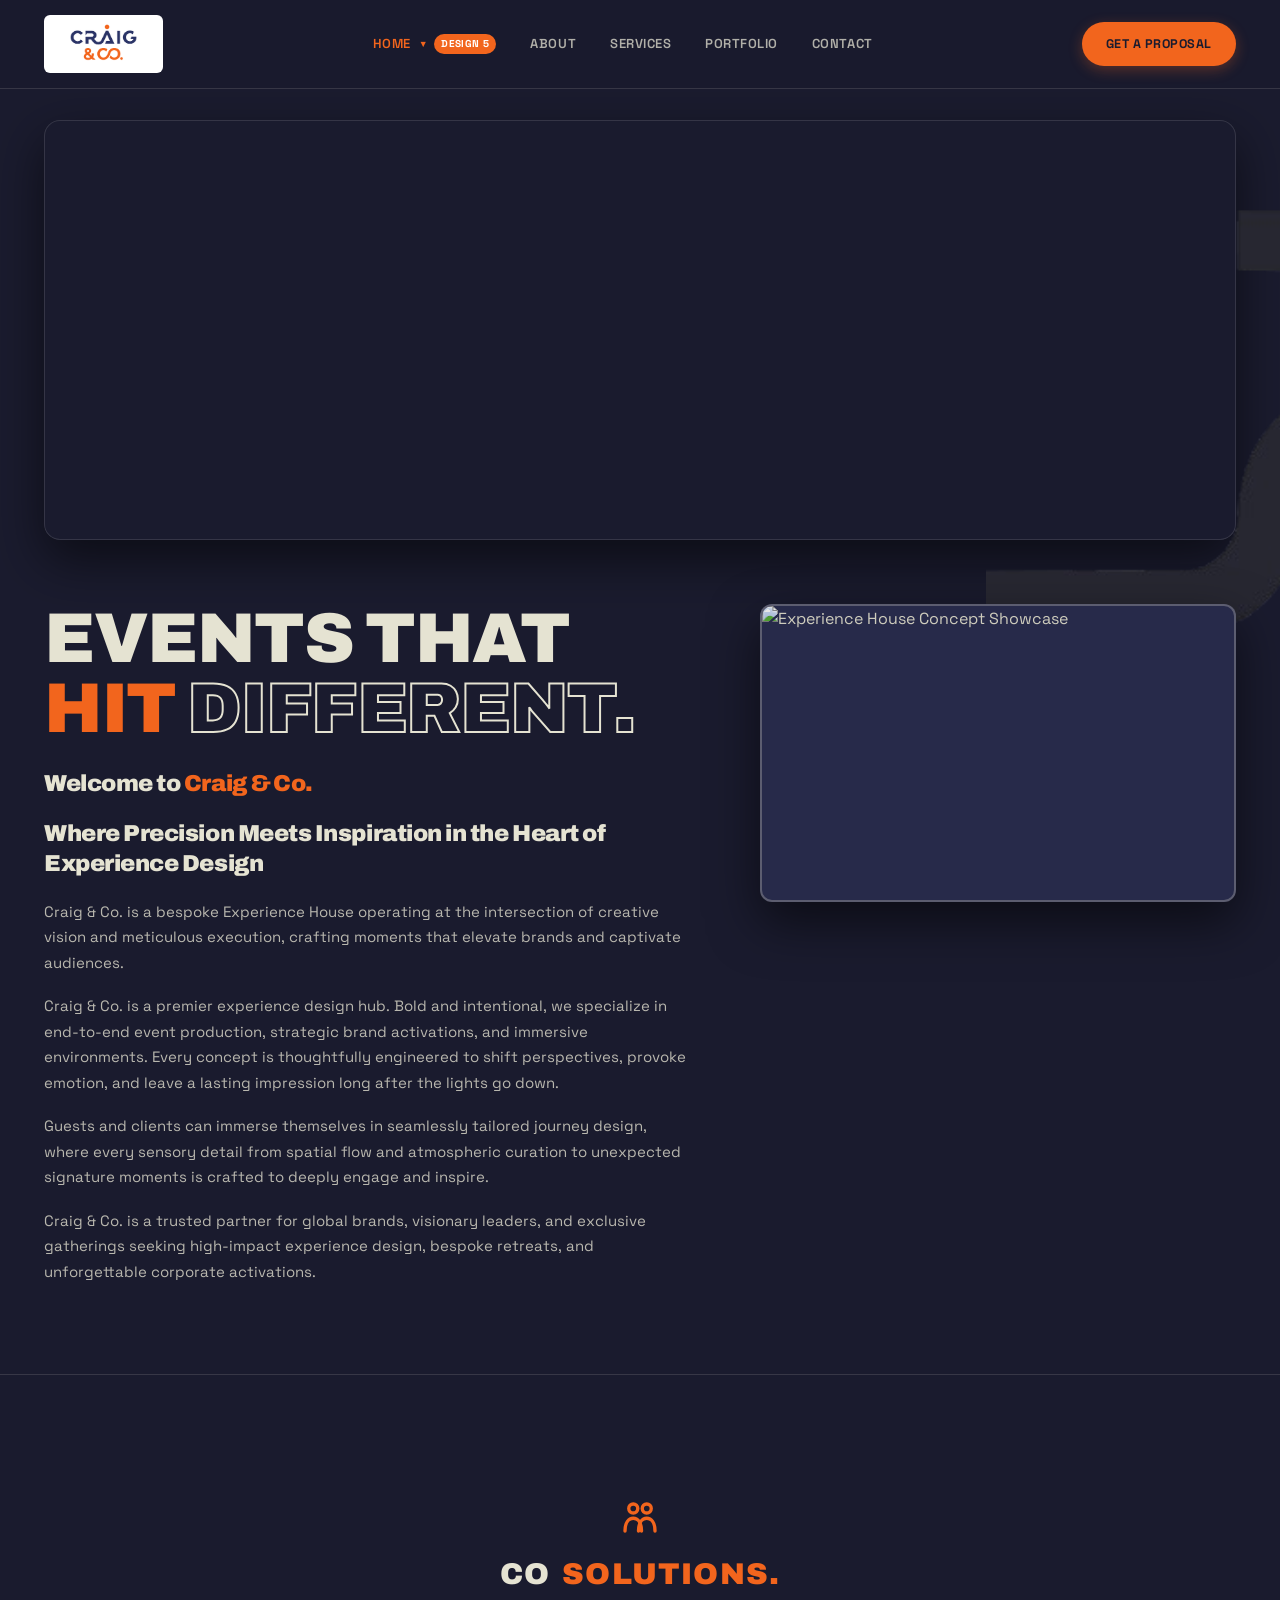
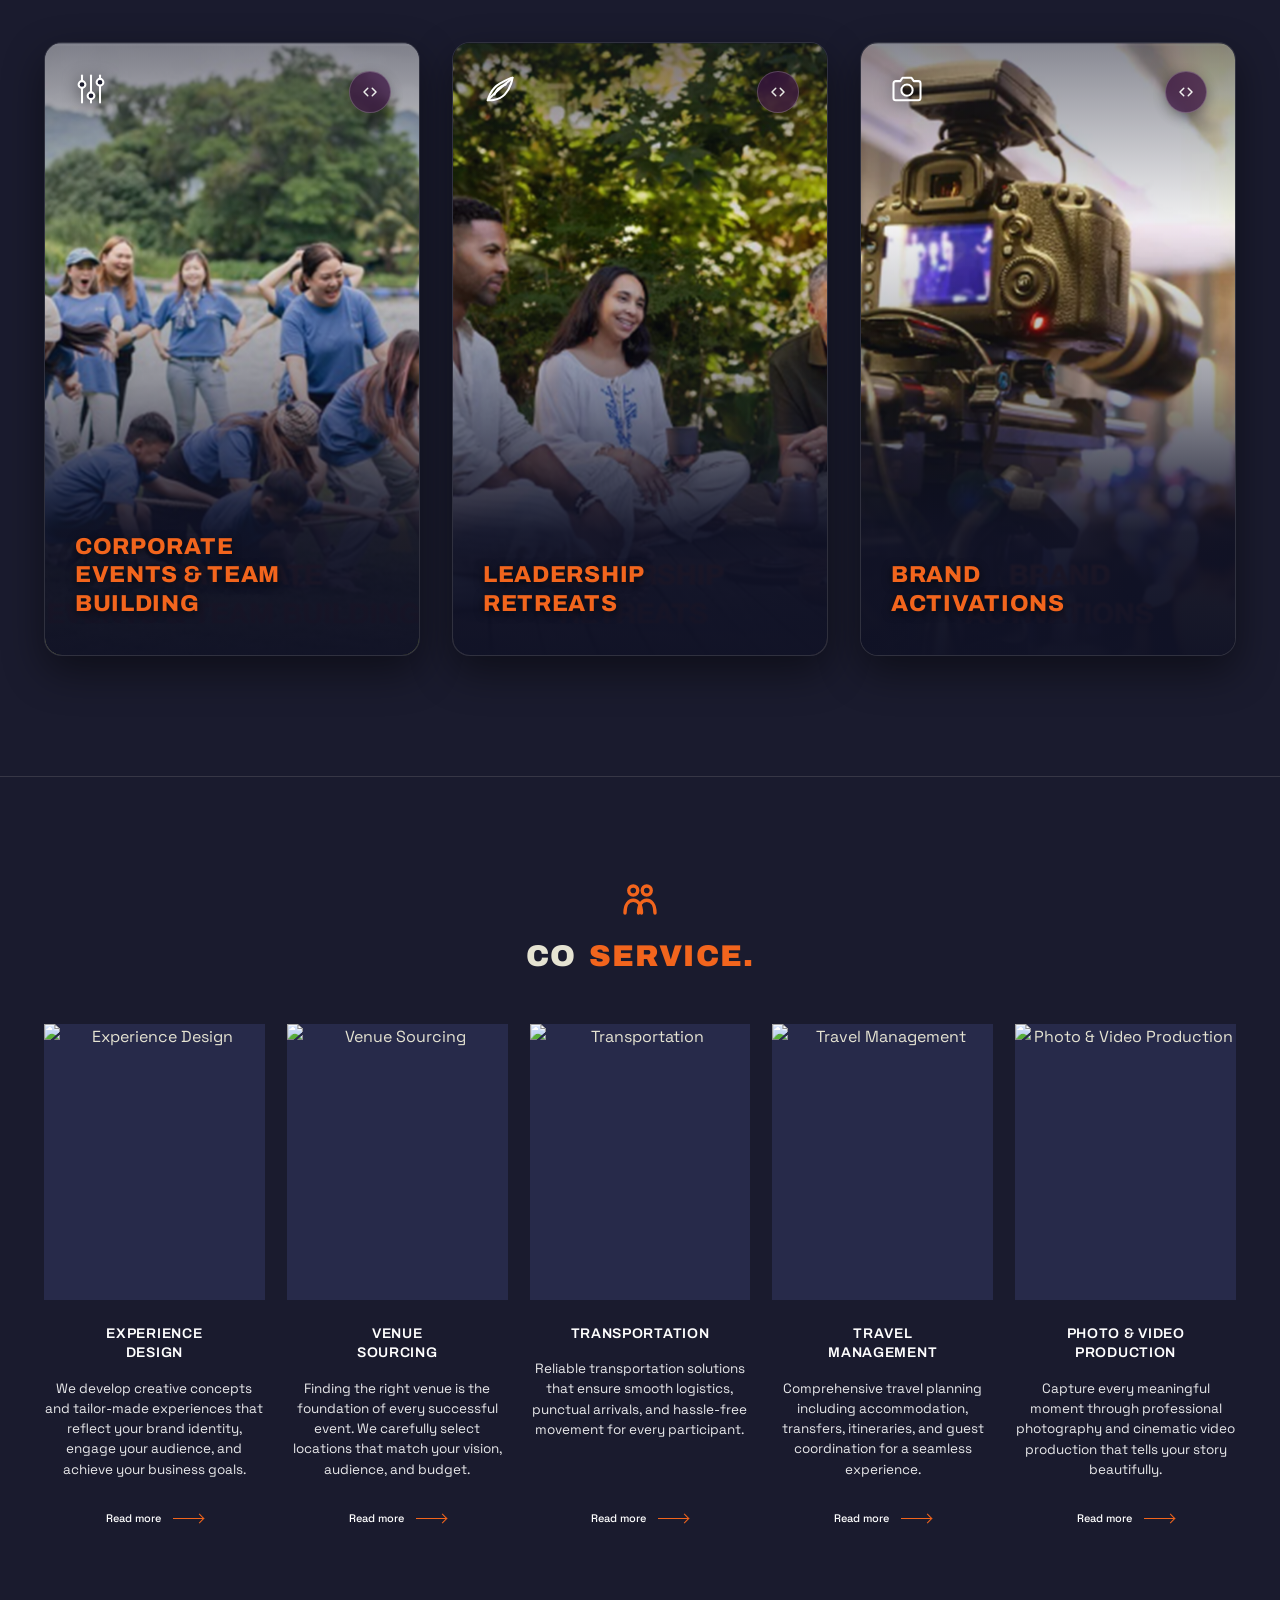
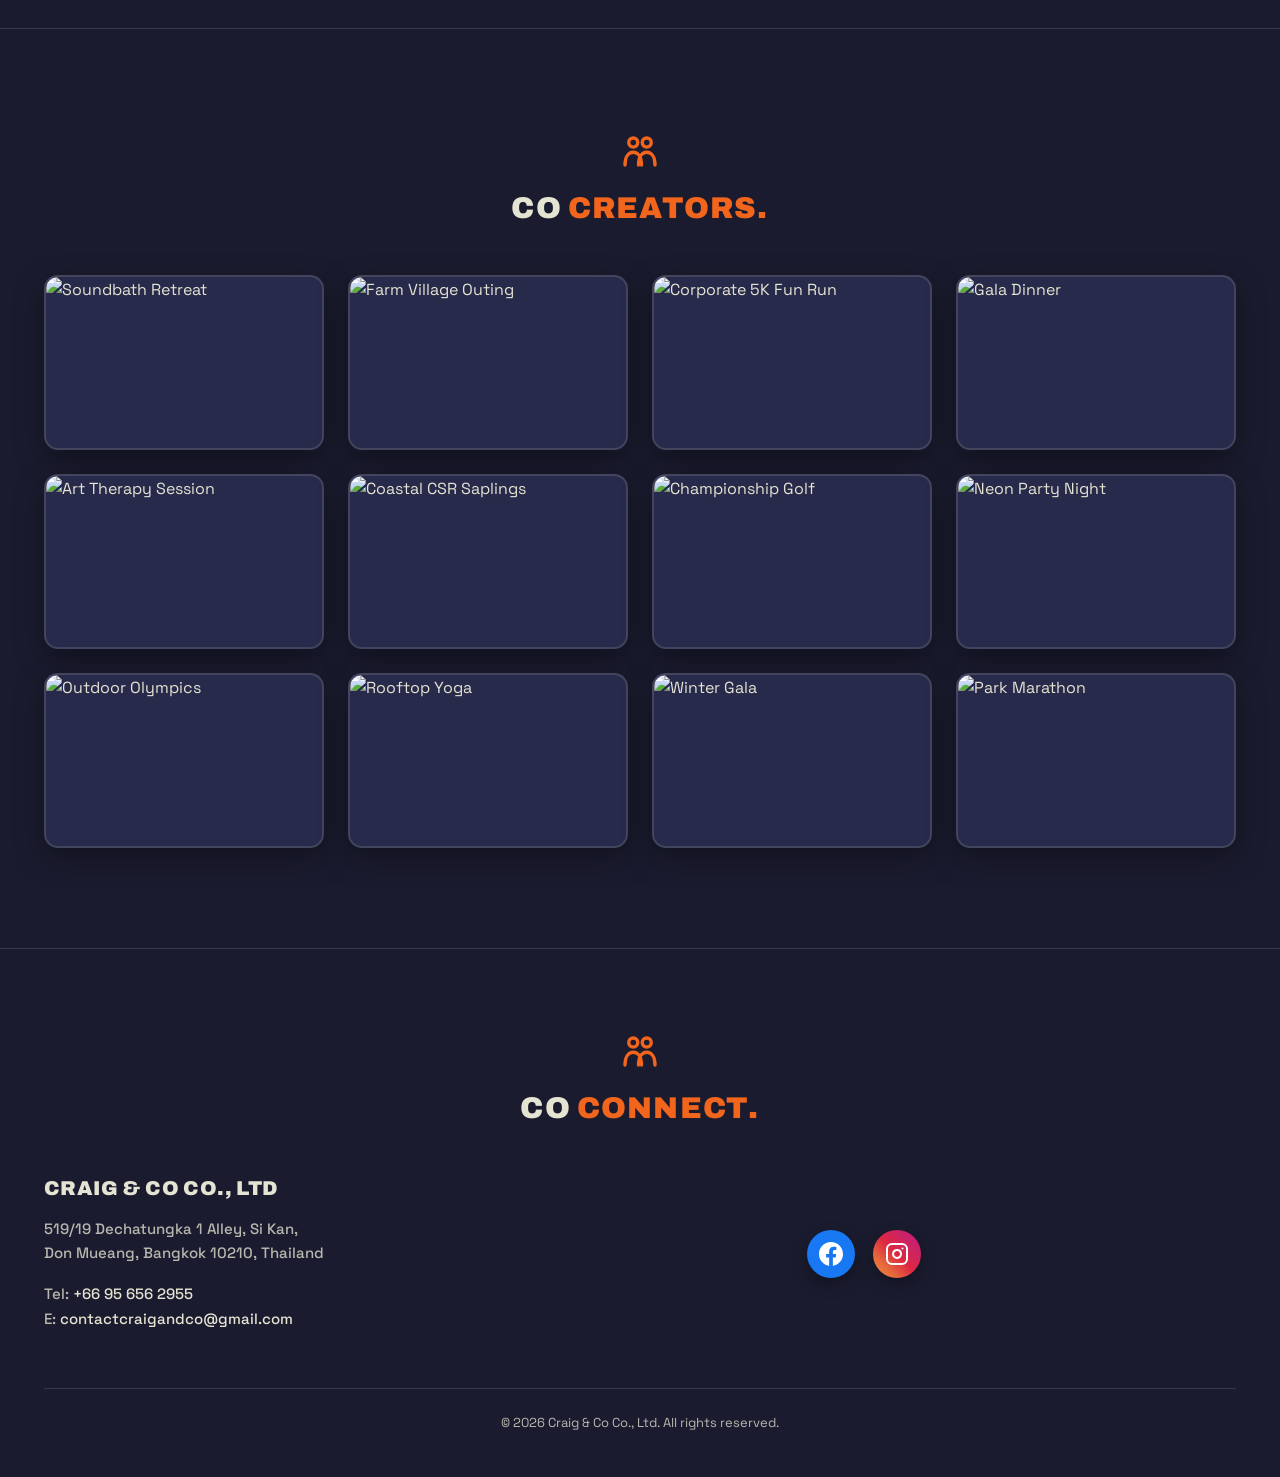
==== commit a1ffac78: "Initial commit" ====
--- a/index.html
+++ b/index.html
@@ -542,83 +542,254 @@
             }
         }
 
-        /* ─── SECTION 2: CO SOLUTIONS. (4 CARDS) ───────────────────── */
+        /* ─── SECTION 2: CO SOLUTIONS. (HERO PORTRAIT WITH HOVER REVEAL) ─── */
         .sec-solutions {
-            padding: 100px 0;
+            padding: 120px 0;
             border-top: 1px solid var(--line);
+            position: relative;
         }
 
         .solutions-grid {
             display: grid;
             grid-template-columns: repeat(3, 1fr);
-            gap: 40px 28px;
+            gap: 32px;
+            align-items: stretch;
         }
 
         .sol-card {
+            position: relative;
+            border-radius: 18px;
+            overflow: hidden;
+            min-height: 600px;
+            height: clamp(560px, 48vw, 680px);
+            background: #121426;
+            border: 1px solid rgba(229, 227, 210, 0.14);
+            box-shadow: 0 16px 40px rgba(0, 0, 0, 0.45);
             display: flex;
             flex-direction: column;
-            align-items: center;
-            text-align: center;
-        }
-
+            justify-content: flex-end;
+            cursor: pointer;
+            text-decoration: none;
+            transition: transform 0.5s cubic-bezier(0.16, 1, 0.3, 1), 
+                        box-shadow 0.5s cubic-bezier(0.16, 1, 0.3, 1), 
+                        border-color 0.4s ease;
+            outline: none;
+            user-select: none;
+            -webkit-user-select: none;
+        }
+
+        .sol-card:hover,
+        .sol-card:focus-visible,
+        .sol-card.active {
+            transform: translateY(-8px);
+            box-shadow: 0 30px 70px rgba(0, 0, 0, 0.7);
+            border-color: rgba(242, 101, 29, 0.5);
+        }
+
+        /* Full Height Background Image */
         .sol-media {
+            position: absolute;
+            inset: 0;
             width: 100%;
-            aspect-ratio: 16/10;
-            margin-bottom: 24px;
+            height: 100%;
+            margin: 0;
             overflow: hidden;
-            background: #272A4A;
+            z-index: 1;
+            background: #161933;
         }
 
         .sol-media img {
             width: 100%;
             height: 100%;
             object-fit: cover;
-            transition: transform 0.4s ease;
-        }
-        
-        .sol-card:hover .sol-media img {
-            transform: scale(1.03);
-        }
-
+            object-position: center 20%;
+            transition: transform 0.75s cubic-bezier(0.16, 1, 0.3, 1), filter 0.6s ease;
+        }
+
+        .sol-card:hover .sol-media img,
+        .sol-card:focus-visible .sol-media img,
+        .sol-card.active .sol-media img {
+            transform: scale(1.07);
+            filter: brightness(0.8) contrast(1.05);
+        }
+
+        /* Gradient Overlay for Text Readability */
+        .sol-overlay {
+            position: absolute;
+            inset: 0;
+            z-index: 2;
+            pointer-events: none;
+            background: linear-gradient(
+                180deg, 
+                rgba(16, 18, 38, 0.5) 0%, 
+                rgba(16, 18, 38, 0.05) 30%, 
+                rgba(16, 18, 38, 0.4) 55%, 
+                rgba(16, 18, 38, 0.94) 80%, 
+                rgba(16, 18, 38, 0.99) 100%
+            );
+            transition: background 0.5s cubic-bezier(0.16, 1, 0.3, 1);
+        }
+
+        .sol-card:hover .sol-overlay,
+        .sol-card:focus-visible .sol-overlay,
+        .sol-card.active .sol-overlay {
+            background: linear-gradient(
+                180deg, 
+                rgba(16, 18, 38, 0.65) 0%, 
+                rgba(16, 18, 38, 0.25) 25%, 
+                rgba(16, 18, 38, 0.7) 48%, 
+                rgba(16, 18, 38, 0.96) 74%, 
+                rgba(16, 18, 38, 1) 100%
+            );
+        }
+
+        /* Top Icon (from Ref) */
+        .sol-top-icon {
+            position: absolute;
+            top: 28px;
+            left: 28px;
+            z-index: 3;
+            width: 36px;
+            height: 36px;
+            color: #FFFFFF;
+            display: flex;
+            align-items: center;
+            justify-content: center;
+            filter: drop-shadow(0 2px 8px rgba(0, 0, 0, 0.7));
+            transition: transform 0.4s ease, color 0.4s ease;
+        }
+
+        .sol-top-icon svg {
+            width: 100%;
+            height: 100%;
+        }
+
+        .sol-card:hover .sol-top-icon,
+        .sol-card:focus-visible .sol-top-icon,
+        .sol-card.active .sol-top-icon {
+            transform: translateY(-2px) scale(1.06);
+            color: var(--orange);
+        }
+
+        /* Circular Navigation Badge (from Ref `< >`) */
+        .sol-ref-badge {
+            position: absolute;
+            top: 28px;
+            right: 28px;
+            z-index: 3;
+            width: 42px;
+            height: 42px;
+            border-radius: 50%;
+            background: rgba(58, 20, 66, 0.85);
+            backdrop-filter: blur(8px);
+            -webkit-backdrop-filter: blur(8px);
+            border: 1px solid rgba(255, 255, 255, 0.22);
+            color: #FFFFFF;
+            display: flex;
+            align-items: center;
+            justify-content: center;
+            box-shadow: 0 4px 14px rgba(0, 0, 0, 0.4);
+            opacity: 0.88;
+            transition: all 0.35s cubic-bezier(0.16, 1, 0.3, 1);
+        }
+
+        .sol-ref-badge svg {
+            width: 18px;
+            height: 18px;
+        }
+
+        .sol-card:hover .sol-ref-badge,
+        .sol-card:focus-visible .sol-ref-badge,
+        .sol-card.active .sol-ref-badge {
+            opacity: 1;
+            transform: scale(1.1);
+            background: var(--orange);
+            border-color: var(--orange);
+            box-shadow: 0 6px 20px rgba(242, 101, 29, 0.5);
+        }
+
+        /* Bottom Content Area */
+        .sol-content {
+            position: relative;
+            z-index: 3;
+            padding: 36px 30px;
+            text-align: left;
+            width: 100%;
+            display: flex;
+            flex-direction: column;
+            justify-content: flex-end;
+        }
+
+        /* Bold Orange Title */
         .sol-title {
-            color: var(--navy-deep);
-            font-size: 16px;
-            font-weight: 600;
+            color: var(--orange);
+            font-size: clamp(21px, 1.8vw, 25px);
+            font-weight: 800;
             text-transform: uppercase;
-            letter-spacing: 0.05em;
-            line-height: 1.4;
+            letter-spacing: 0.03em;
+            line-height: 1.25;
             font-family: 'Archivo', sans-serif;
-            margin-bottom: 16px;
+            margin-bottom: 0;
+            text-shadow: 0 2px 10px rgba(0, 0, 0, 0.7);
+            transition: transform 0.45s cubic-bezier(0.16, 1, 0.3, 1), 
+                        margin-bottom 0.45s cubic-bezier(0.16, 1, 0.3, 1);
+        }
+
+        .sol-card:hover .sol-title,
+        .sol-card:focus-visible .sol-title,
+        .sol-card.active .sol-title {
+            margin-bottom: 12px;
+        }
+
+        /* Drawer for Hover Description */
+        .sol-desc-drawer {
+            max-height: 0;
+            opacity: 0;
+            transform: translateY(22px);
+            overflow: hidden;
+            transition: max-height 0.5s cubic-bezier(0.16, 1, 0.3, 1), 
+                        opacity 0.4s ease, 
+                        transform 0.5s cubic-bezier(0.16, 1, 0.3, 1);
+        }
+
+        .sol-card:hover .sol-desc-drawer,
+        .sol-card:focus-visible .sol-desc-drawer,
+        .sol-card.active .sol-desc-drawer {
+            max-height: 220px;
+            opacity: 1;
+            transform: translateY(0);
         }
 
         .sol-desc {
-            color: var(--navy-deep);
-            font-size: 15px;
-            line-height: 1.6;
-            margin-bottom: 40px;
+            color: rgba(245, 245, 245, 0.94);
+            font-size: 14.5px;
+            line-height: 1.65;
+            margin-bottom: 20px;
             font-family: 'Space Grotesk', sans-serif;
-            opacity: 0.9;
+            opacity: 1;
+            text-shadow: 0 1px 6px rgba(0, 0, 0, 0.85);
         }
 
         .sol-link {
             display: inline-flex;
             align-items: center;
-            gap: 12px;
-            font-size: 11px;
-            text-transform: none;
-            font-weight: 500;
-            color: var(--navy-deep);
+            gap: 14px;
+            font-size: 12px;
+            text-transform: uppercase;
+            letter-spacing: 0.06em;
+            font-weight: 700;
+            color: #FFFFFF;
             text-decoration: none;
-            margin-top: auto;
+            transition: color 0.3s ease;
         }
 
         .sol-link .arrow-line {
             display: inline-block;
-            width: 40px;
-            height: 1px;
+            width: 42px;
+            height: 1.5px;
             background-color: var(--orange);
             position: relative;
-            transition: width 0.3s ease;
+            transition: width 0.35s ease, background-color 0.3s ease;
         }
 
         .sol-link .arrow-line::after {
@@ -627,14 +798,19 @@
             right: 0;
             top: -3.5px;
             border: solid var(--orange);
-            border-width: 0 1px 1px 0;
+            border-width: 0 1.5px 1.5px 0;
             display: inline-block;
             padding: 3px;
             transform: rotate(-45deg);
-        }
-
-        .sol-card:hover .sol-link .arrow-line {
-            width: 60px;
+            transition: border-color 0.3s ease;
+        }
+
+        .sol-card:hover .sol-link:hover {
+            color: var(--orange);
+        }
+
+        .sol-card:hover .sol-link:hover .arrow-line {
+            width: 58px;
         }
 
         .co-card {
@@ -733,17 +909,31 @@
         @media (max-width: 1024px) {
             .solutions-grid {
                 grid-template-columns: repeat(2, 1fr);
-                gap: 32px 24px;
-            }
-        }
-
-        @media (max-width: 560px) {
+                gap: 28px;
+            }
+            .sol-card {
+                height: 540px;
+            }
+        }
+
+        @media (max-width: 640px) {
             .solutions-grid {
                 grid-template-columns: 1fr;
-            }
-
-            .co-card-title {
-                min-height: auto;
+                gap: 24px;
+            }
+            .sol-card {
+                height: 480px;
+            }
+            .sol-content {
+                padding: 28px 22px;
+            }
+            .sol-desc-drawer {
+                max-height: 180px;
+                opacity: 0.95;
+                transform: translateY(0);
+            }
+            .sol-title {
+                margin-bottom: 10px;
             }
         }
 
@@ -1278,43 +1468,129 @@
                 </h2>
             </div>
 
-            <!-- 3 Cards Grid -->
+            <!-- 3 Tall Portrait Cards with Hover Reveal Description (Ref Design) -->
             <div class="solutions-grid">
 
-                <!-- Card 1 -->
-                <div class="sol-card">
+                <!-- Card 1: Corporate Events & Team Building -->
+                <div class="sol-card" tabindex="0">
                     <div class="sol-media">
-                        <img src="https://images.unsplash.com/photo-1544928147-79a2dbc1f389?auto=format&fit=crop&w=800&q=80" alt="Corporate Events & Team Building" loading="lazy">
-                    </div>
-                    <h3 class="sol-title">CORPORATE<br>EVENTS &amp; TEAM BUILDING</h3>
-                    <p class="sol-desc">Impactful events that drive connection,<br>communication, and teamwork.</p>
-                    <a href="#" class="sol-link">
-                        Read more <span class="arrow-line"></span>
-                    </a>
-                </div>
-
-                <!-- Card 2 -->
-                <div class="sol-card">
+                        <img src="sol_card_1.png" alt="Corporate Events &amp; Team Building" loading="lazy">
+                    </div>
+                    <div class="sol-overlay"></div>
+
+                    <!-- Top-Left Icon (Equalizer Sliders from Ref) -->
+                    <div class="sol-top-icon" aria-hidden="true">
+                        <svg viewBox="0 0 32 32" fill="none" stroke="currentColor" stroke-width="1.8" stroke-linecap="round" stroke-linejoin="round">
+                            <line x1="8" y1="4" x2="8" y2="28" />
+                            <circle cx="8" cy="12" r="3" fill="#1A1B2E" stroke="currentColor" stroke-width="1.8" />
+                            <line x1="16" y1="4" x2="16" y2="28" />
+                            <circle cx="16" cy="22" r="3" fill="#1A1B2E" stroke="currentColor" stroke-width="1.8" />
+                            <line x1="24" y1="4" x2="24" y2="28" />
+                            <circle cx="24" cy="10" r="3" fill="#1A1B2E" stroke="currentColor" stroke-width="1.8" />
+                        </svg>
+                    </div>
+
+                    <!-- Top-Right Ref Badge (< >) -->
+                    <div class="sol-ref-badge" aria-hidden="true">
+                        <svg viewBox="0 0 24 24" fill="none" stroke="currentColor" stroke-width="2" stroke-linecap="round" stroke-linejoin="round">
+                            <polyline points="9 7 4 12 9 17" />
+                            <polyline points="15 7 20 12 15 17" />
+                        </svg>
+                    </div>
+
+                    <!-- Bottom Content with Hover Reveal -->
+                    <div class="sol-content">
+                        <h3 class="sol-title">
+                            CORPORATE<br>EVENTS &amp; TEAM BUILDING
+                        </h3>
+                        <div class="sol-desc-drawer">
+                            <p class="sol-desc">
+                                Impactful events and dynamic team challenges that spark genuine connection, elevate communication, and forge enduring corporate culture.
+                            </p>
+                            <a href="services.html#pillar-events" class="sol-link">
+                                Read more <span class="arrow-line"></span>
+                            </a>
+                        </div>
+                    </div>
+                </div>
+
+                <!-- Card 2: Leadership Retreats -->
+                <div class="sol-card" tabindex="0">
                     <div class="sol-media">
-                        <img src="https://images.unsplash.com/photo-1522202176988-66273c2fd55f?auto=format&fit=crop&w=800&q=80" alt="Leadership Retreats" loading="lazy">
-                    </div>
-                    <h3 class="sol-title">LEADERSHIP<br>RETREATS</h3>
-                    <p class="sol-desc">Strategic offsites that realign leaders<br>and drive results</p>
-                    <a href="#" class="sol-link">
-                        Read more <span class="arrow-line"></span>
-                    </a>
-                </div>
-
-                <!-- Card 3 -->
-                <div class="sol-card">
+                        <img src="sol_card_2.png" alt="Leadership Retreats" loading="lazy">
+                    </div>
+                    <div class="sol-overlay"></div>
+
+                    <!-- Top-Left Icon (Botanical Leaves from Ref) -->
+                    <div class="sol-top-icon" aria-hidden="true">
+                        <svg viewBox="0 0 32 32" fill="none" stroke="currentColor" stroke-width="1.8" stroke-linecap="round" stroke-linejoin="round">
+                            <path d="M6 26C6 26 8 16 17 11C26 6 28 6 28 6C28 6 27 15 21 21C15 27 6 26 6 26Z" />
+                            <path d="M6 26C11 20 18 15 28 6" />
+                            <path d="M12 21C13.5 16.5 17 13.5 22 12" />
+                        </svg>
+                    </div>
+
+                    <!-- Top-Right Ref Badge (< >) -->
+                    <div class="sol-ref-badge" aria-hidden="true">
+                        <svg viewBox="0 0 24 24" fill="none" stroke="currentColor" stroke-width="2" stroke-linecap="round" stroke-linejoin="round">
+                            <polyline points="9 7 4 12 9 17" />
+                            <polyline points="15 7 20 12 15 17" />
+                        </svg>
+                    </div>
+
+                    <!-- Bottom Content with Hover Reveal -->
+                    <div class="sol-content">
+                        <h3 class="sol-title">
+                            LEADERSHIP<br>RETREATS
+                        </h3>
+                        <div class="sol-desc-drawer">
+                            <p class="sol-desc">
+                                Bespoke strategic offsites and rejuvenating sanctuaries designed to realign executive vision, foster trust, and drive actionable business results.
+                            </p>
+                            <a href="services.html#pillar-training" class="sol-link">
+                                Read more <span class="arrow-line"></span>
+                            </a>
+                        </div>
+                    </div>
+                </div>
+
+                <!-- Card 3: Brand Activations -->
+                <div class="sol-card" tabindex="0">
                     <div class="sol-media">
-                        <img src="https://images.unsplash.com/photo-1511578314322-379afb476865?auto=format&fit=crop&w=800&q=80" alt="Brand Activations" loading="lazy">
-                    </div>
-                    <h3 class="sol-title">BRAND<br>ACTIVATIONS</h3>
-                    <p class="sol-desc">Creative activations that bring brands to life.</p>
-                    <a href="#" class="sol-link">
-                        Read more <span class="arrow-line"></span>
-                    </a>
+                        <img src="sol_card_3.png" alt="Brand Activations" loading="lazy">
+                    </div>
+                    <div class="sol-overlay"></div>
+
+                    <!-- Top-Left Icon (Camera / Activation Focus from Ref) -->
+                    <div class="sol-top-icon" aria-hidden="true">
+                        <svg viewBox="0 0 32 32" fill="none" stroke="currentColor" stroke-width="1.8" stroke-linecap="round" stroke-linejoin="round">
+                            <path d="M28 24V11a2 2 0 0 0-2-2h-4l-2-3H12L10 9H6a2 2 0 0 0-2 2v13a2 2 0 0 0 2 2h20a2 2 0 0 0 2-2z" />
+                            <circle cx="16" cy="17" r="5" />
+                        </svg>
+                    </div>
+
+                    <!-- Top-Right Ref Badge (< >) -->
+                    <div class="sol-ref-badge" aria-hidden="true">
+                        <svg viewBox="0 0 24 24" fill="none" stroke="currentColor" stroke-width="2" stroke-linecap="round" stroke-linejoin="round">
+                            <polyline points="9 7 4 12 9 17" />
+                            <polyline points="15 7 20 12 15 17" />
+                        </svg>
+                    </div>
+
+                    <!-- Bottom Content with Hover Reveal -->
+                    <div class="sol-content">
+                        <h3 class="sol-title">
+                            BRAND<br>ACTIVATIONS
+                        </h3>
+                        <div class="sol-desc-drawer">
+                            <p class="sol-desc">
+                                High-concept experiential activations, gala productions, and immersive media moments that amplify brand prestige and captivate audiences.
+                            </p>
+                            <a href="services.html#pillar-production" class="sol-link">
+                                Read more <span class="arrow-line"></span>
+                            </a>
+                        </div>
+                    </div>
                 </div>
 
             </div>
@@ -1699,6 +1975,19 @@
                     closeLightbox();
                 }
             });
+
+            // Mobile touch toggle for CO SOLUTIONS cards
+            const solCards = document.querySelectorAll('.sol-card');
+            solCards.forEach(card => {
+                card.addEventListener('click', (e) => {
+                    if (e.target.closest('.sol-link')) return;
+                    // On touch devices, toggle active state
+                    if (window.matchMedia('(hover: none)').matches || window.innerWidth <= 1024) {
+                        solCards.forEach(c => { if (c !== card) c.classList.remove('active'); });
+                        card.classList.toggle('active');
+                    }
+                });
+            });
         });
     </script>
 
